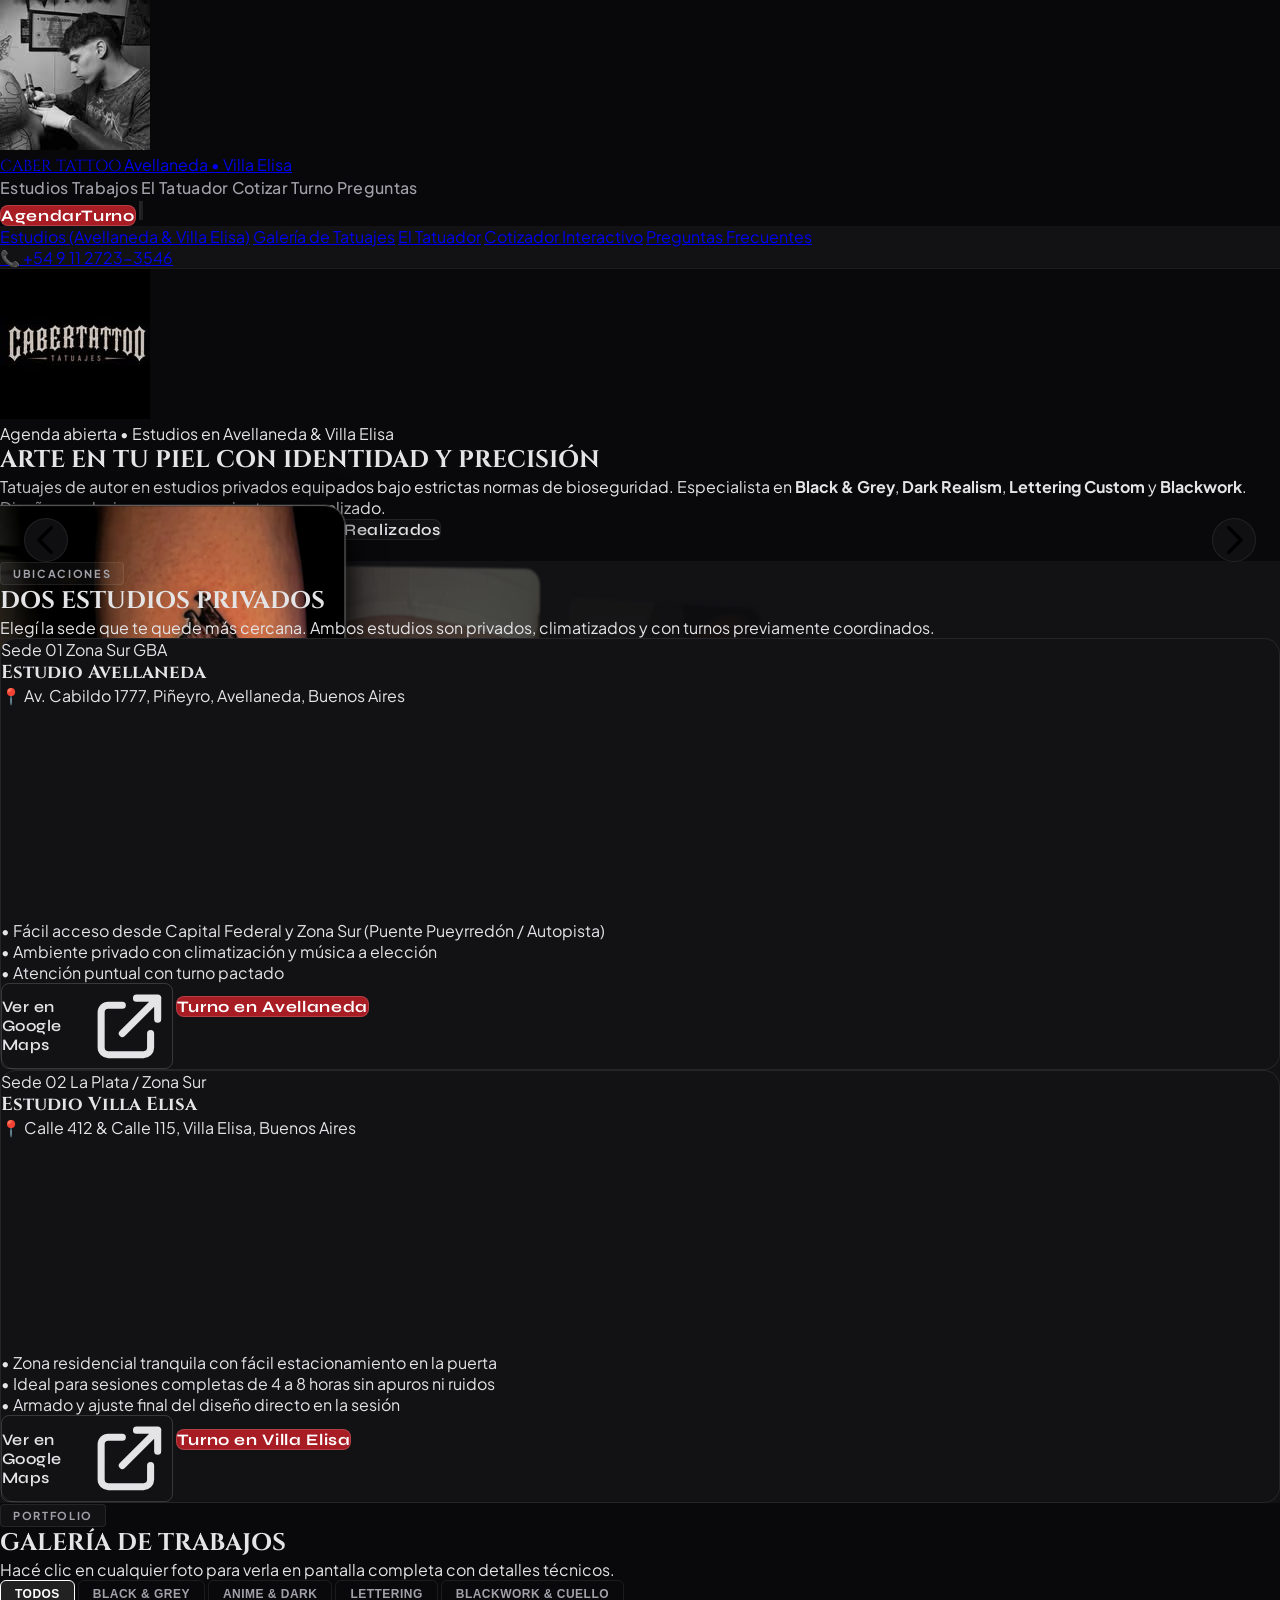
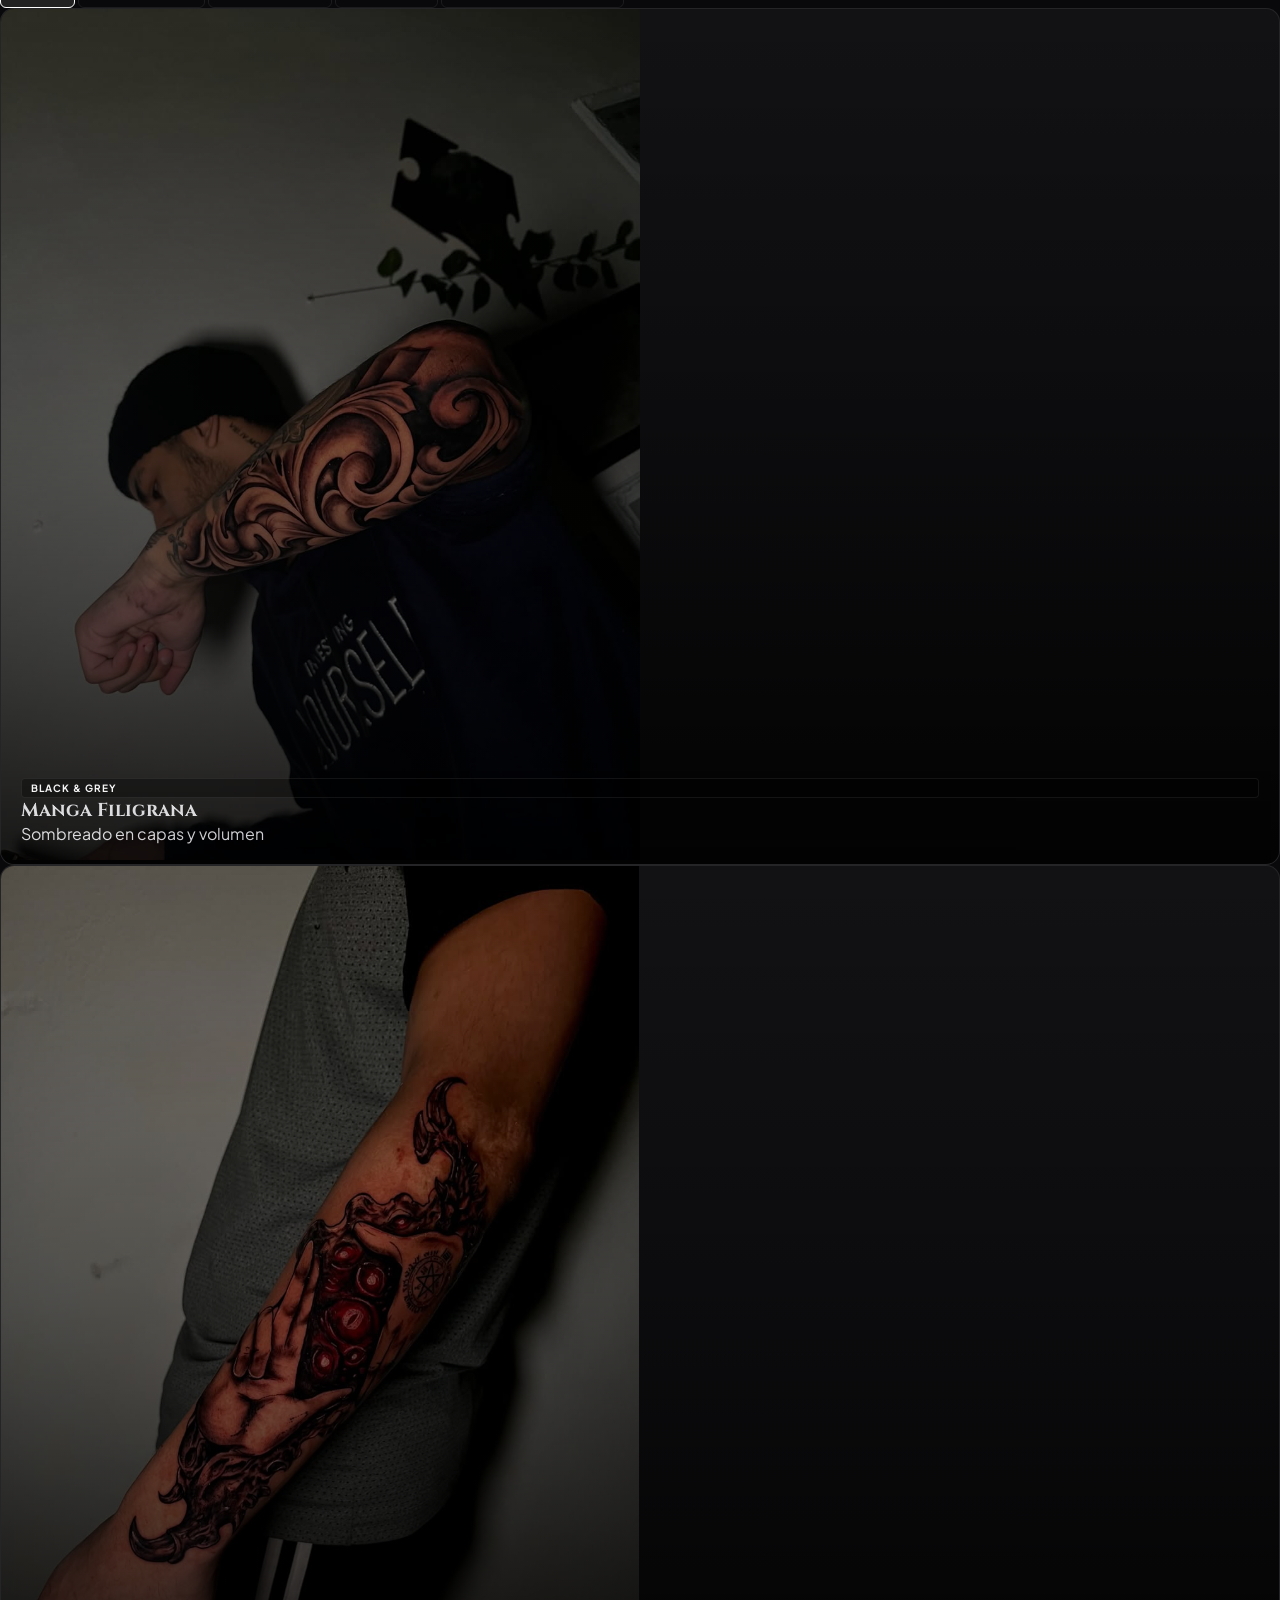
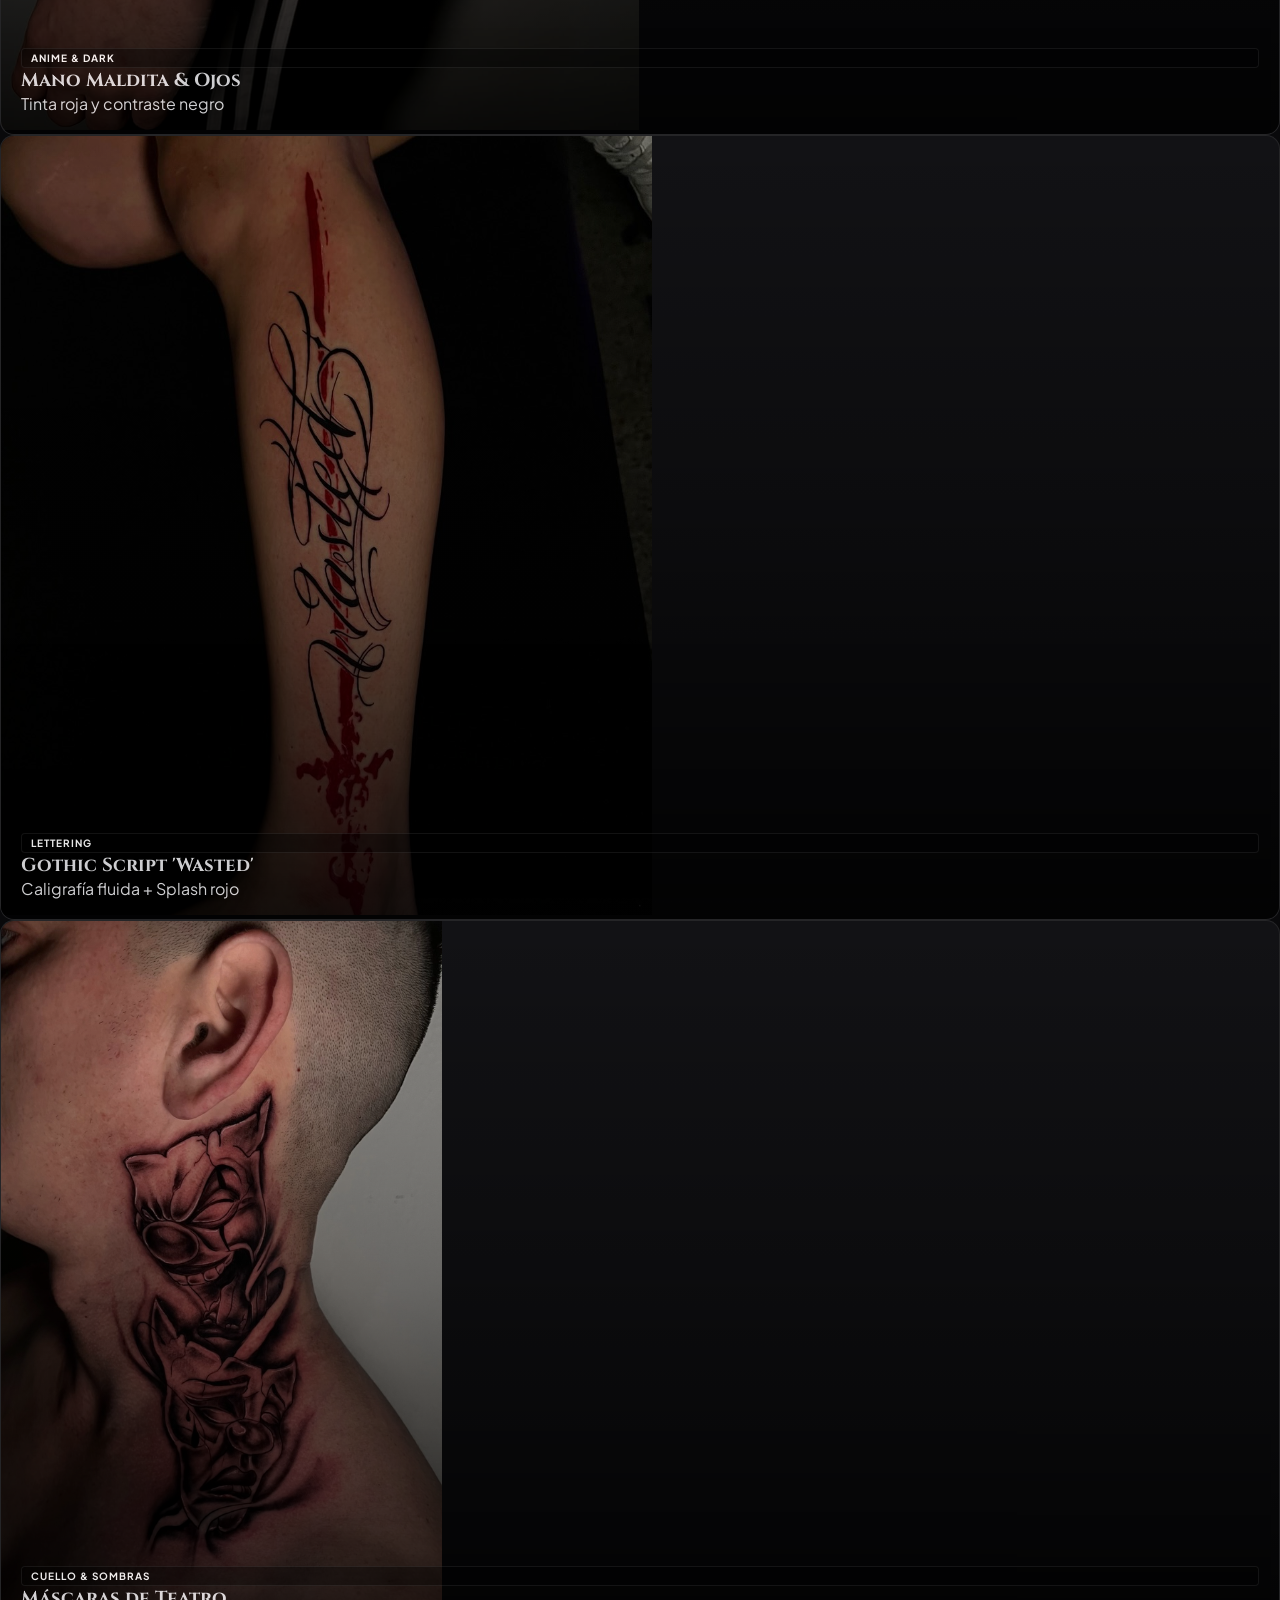
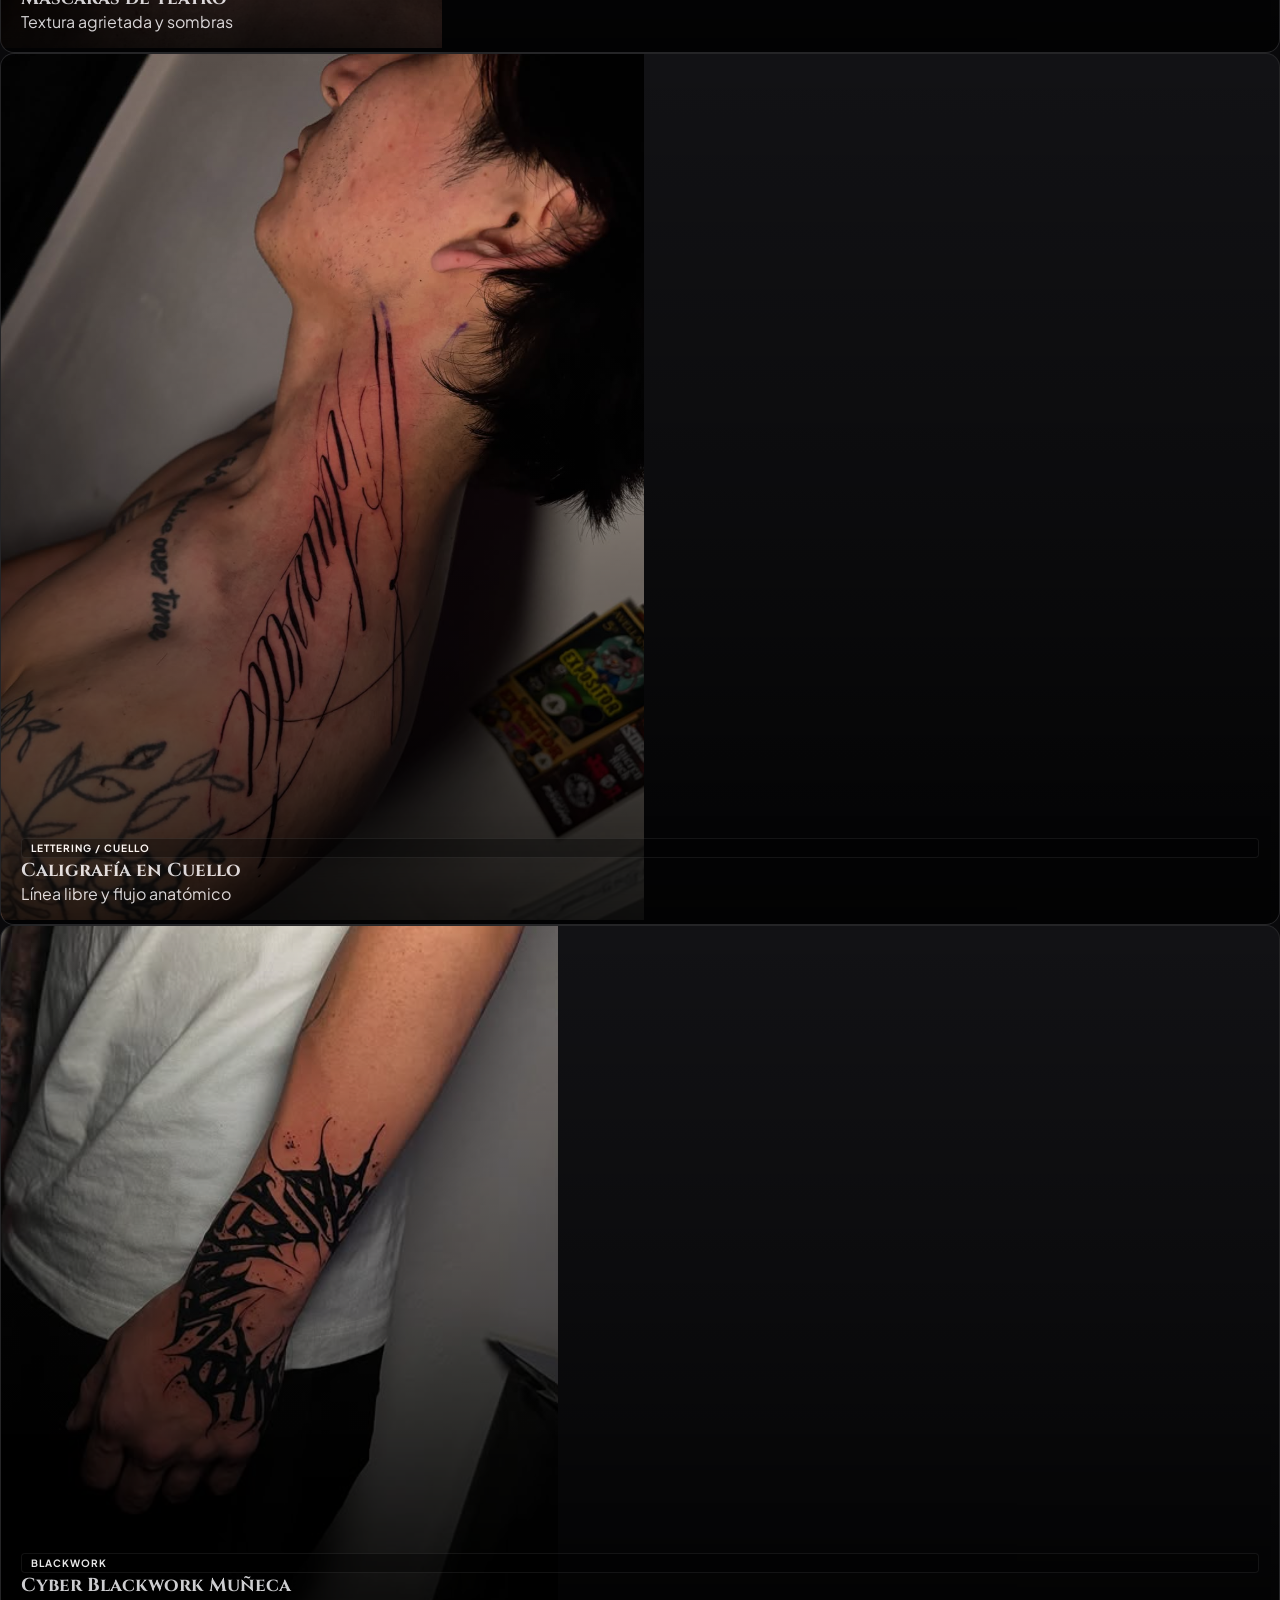
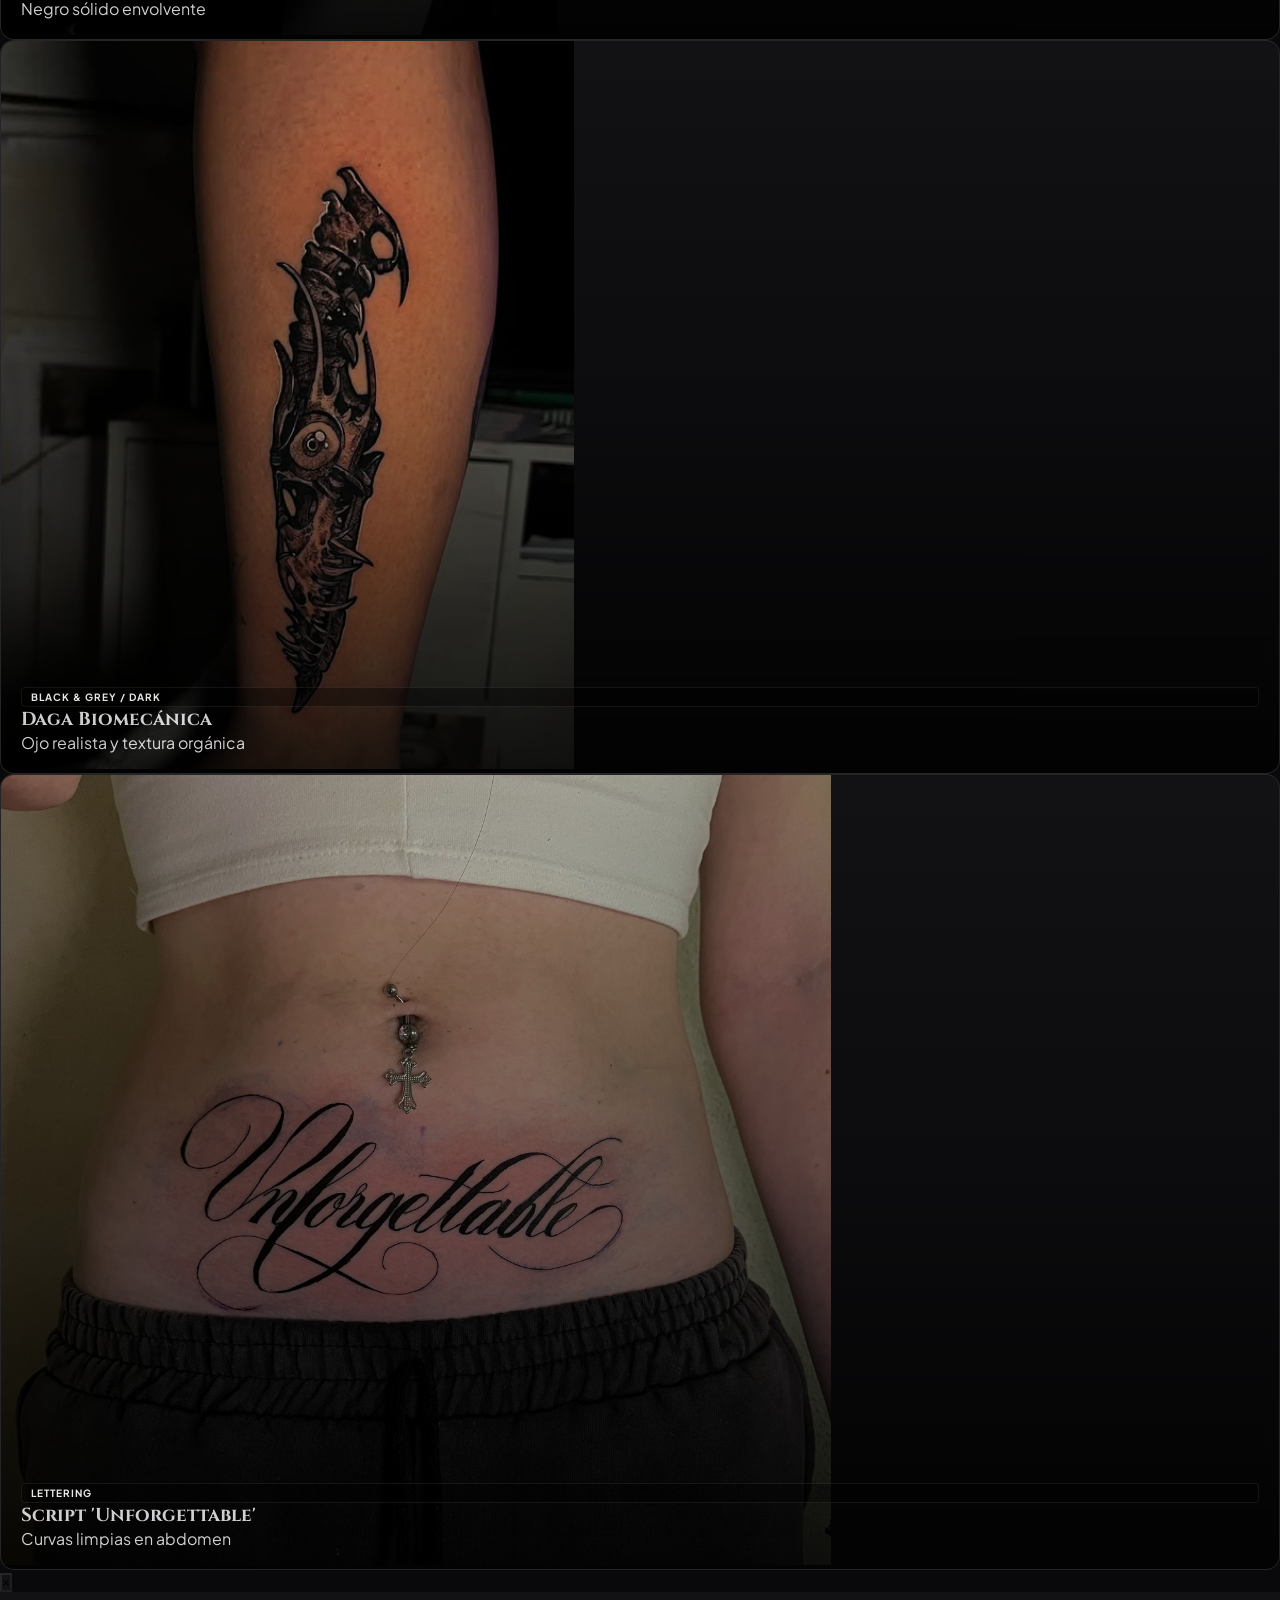
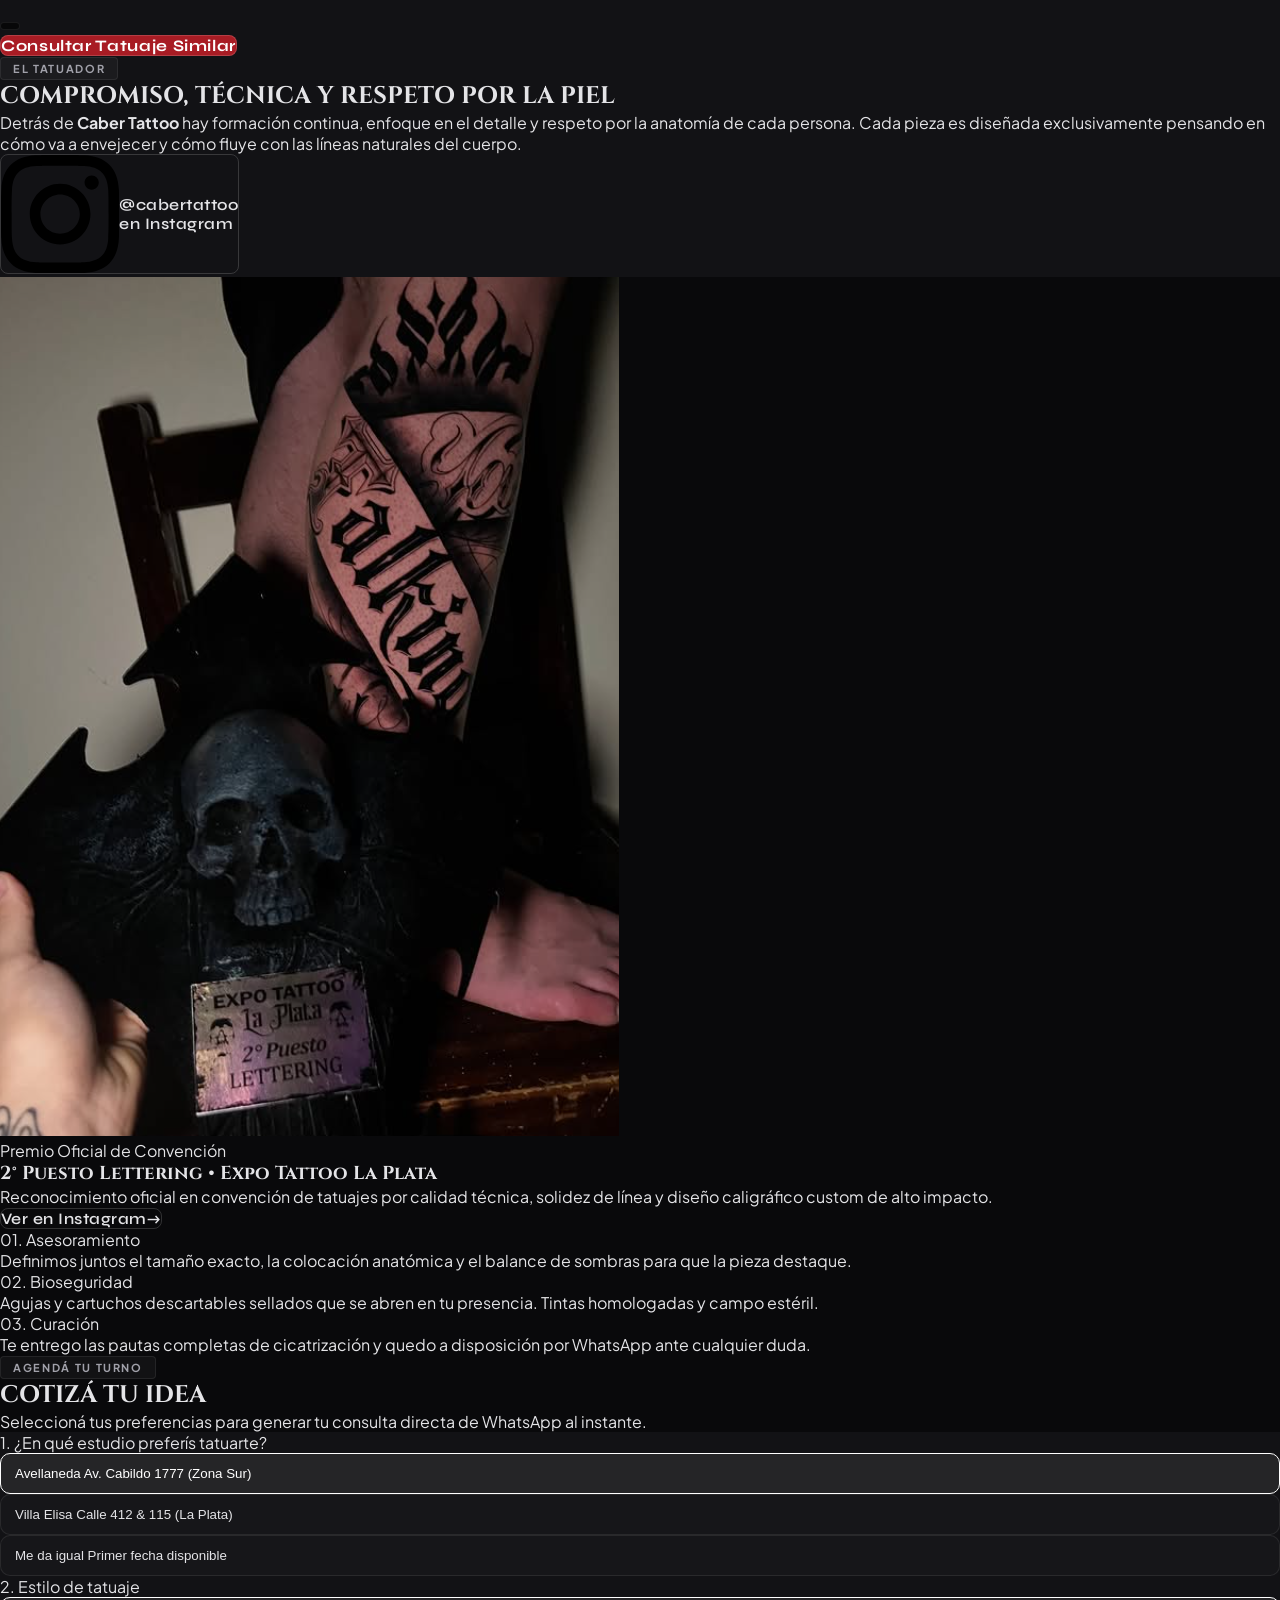
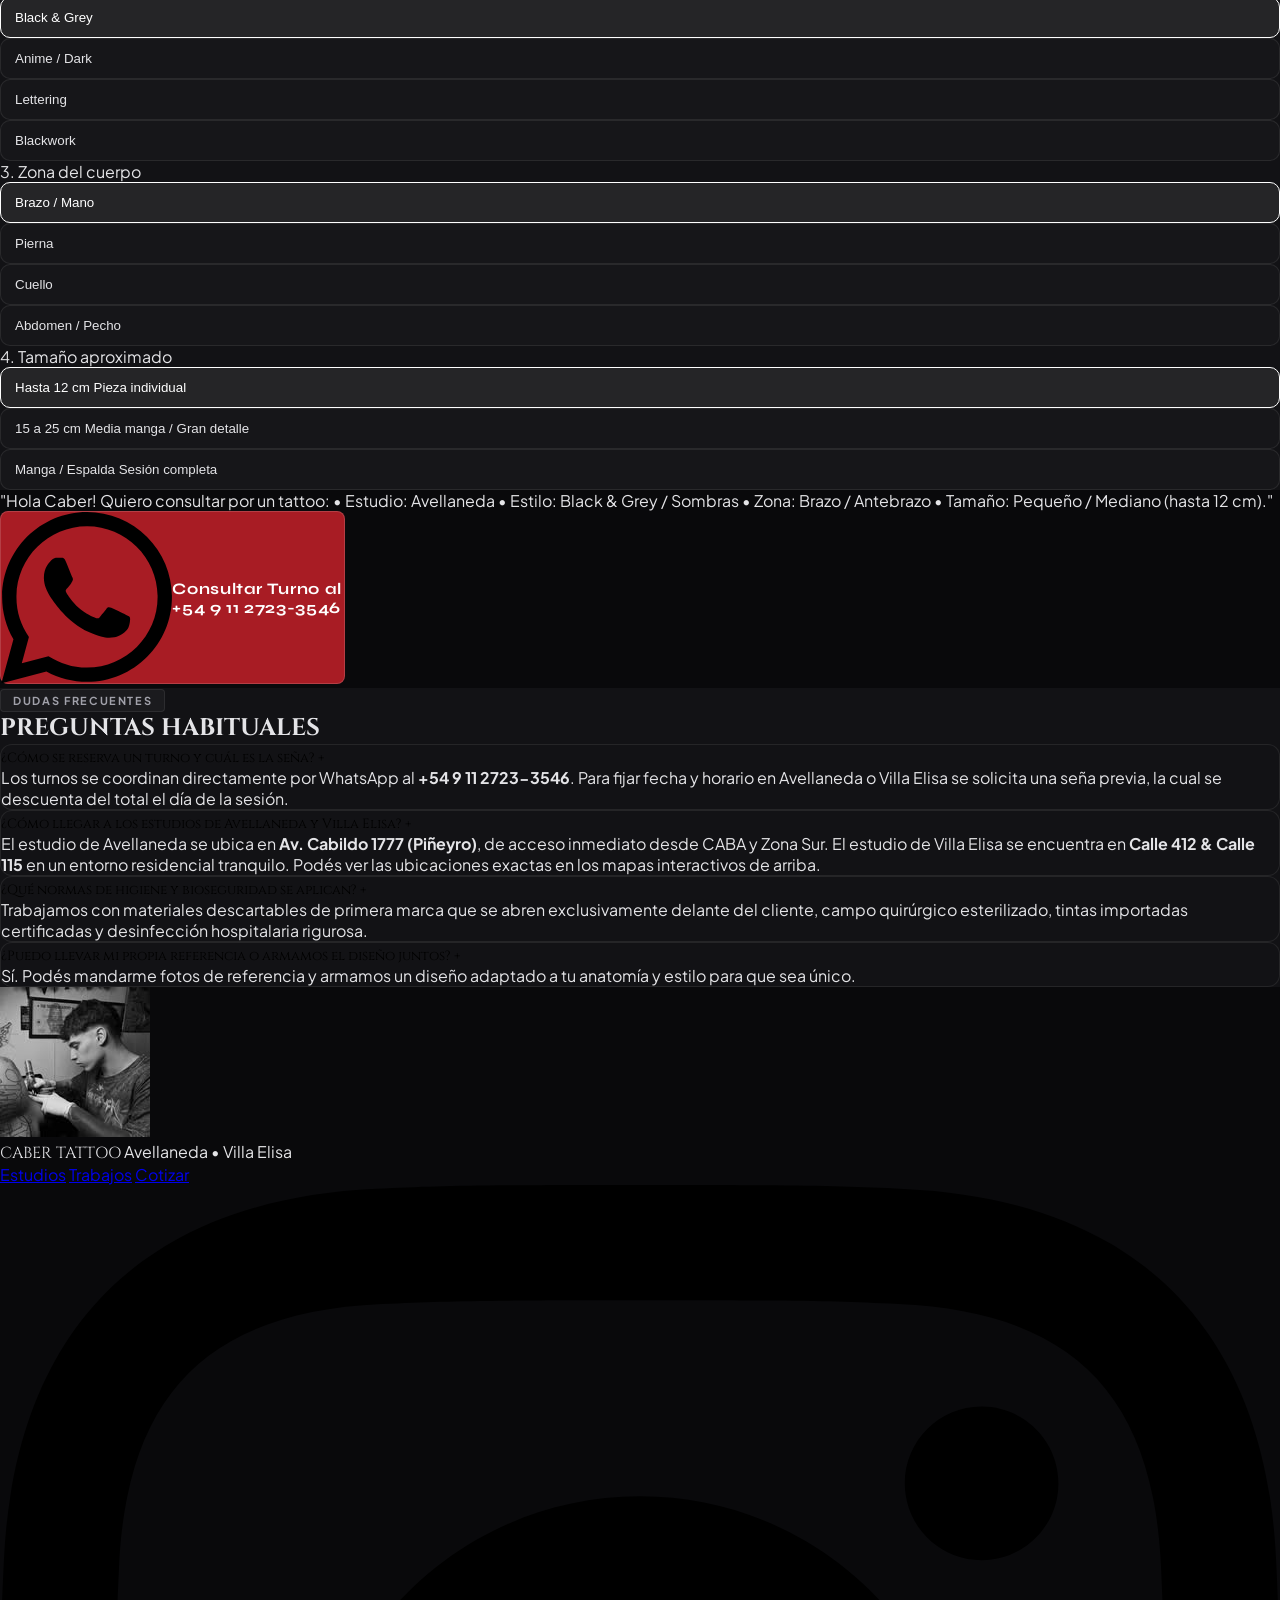
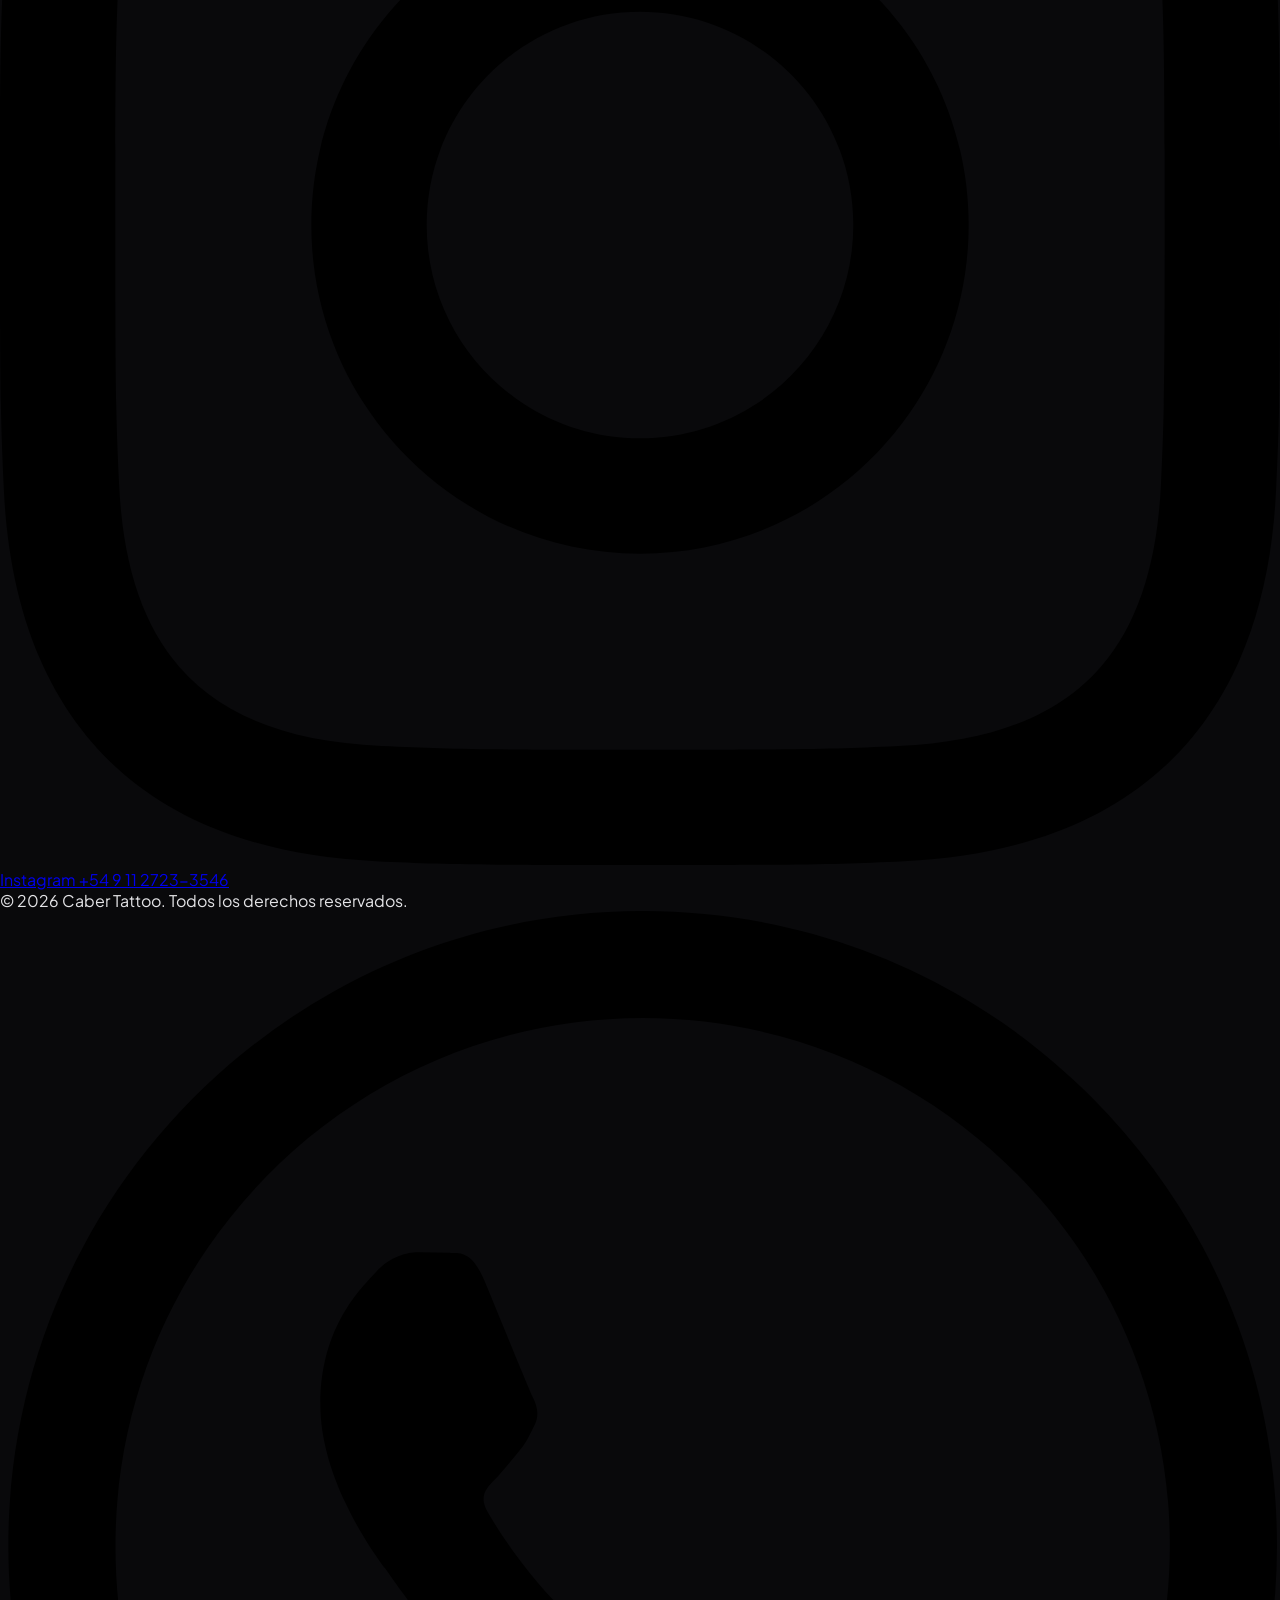
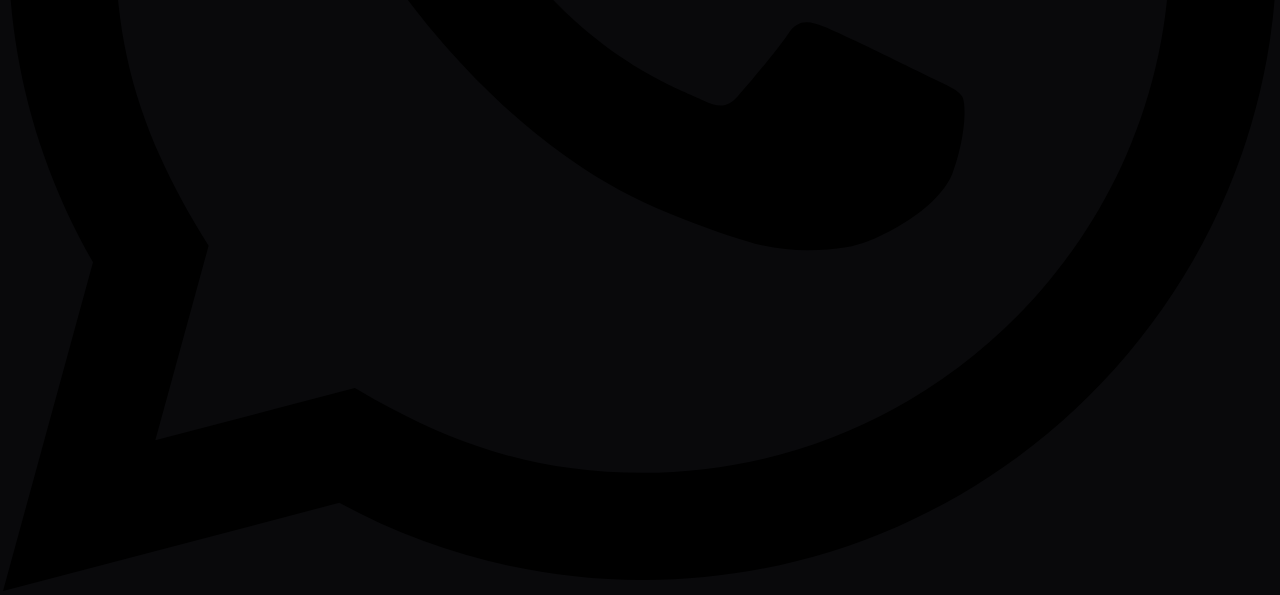
==== index.html @ 702e0bcd "refactor(hero & award): redacción más profesional sin anime tattoo, foto de 2do puesto ampliada y el" ====
<!DOCTYPE html>
<html lang="es" class="scroll-smooth">
<head>
  <meta charset="UTF-8">
  <meta name="viewport" content="width=device-width, initial-scale=1.0">
  <title>Caber Tattoo | Tatuajes en Avellaneda & Villa Elisa</title>
  <meta name="description" content="Estudio de tatuajes de Caber Tattoo. Especialista en Black & Grey, Anime Dark, Lettering y Realismo. Estudios en Avellaneda y Villa Elisa. Agendá tu turno.">
  <meta name="keywords" content="tatuajes avellaneda, tatuador villa elisa, caber tattoo, black and grey, anime tattoo, lettering buenos aires, turnos tatuajes">
  
  <!-- Favicon -->
  <link rel="icon" href="assets/images/caber-tattoo-logo.png">

  <!-- Google Fonts -->
  <link rel="preconnect" href="https://fonts.googleapis.com">
  <link rel="preconnect" href="https://fonts.gstatic.com" crossorigin>
  <link href="https://fonts.googleapis.com/css2?family=Cinzel:wght@500;700;900&family=Plus+Jakarta+Sans:wght@300;400;500;600;700;800&family=Syne:wght@600;700;800&display=swap" rel="stylesheet">

  <!-- Tailwind CSS CDN -->
  <script src="https://cdn.tailwindcss.com"></script>
  <script>
    tailwind.config = {
      theme: {
        extend: {
          colors: {
            crimson: '#a81c24',
            dark: '#09090b',
            surface: '#121215'
          },
          fontFamily: {
            serif: ['Cinzel', 'serif'],
            display: ['Syne', 'sans-serif'],
            sans: ['Plus Jakarta Sans', 'sans-serif']
          }
        }
      }
    }
  </script>

  <link rel="stylesheet" href="style.css">
</head>
<body class="bg-dark text-light antialiased">

  <!-- HEADER / NAVBAR -->
  <header class="fixed top-0 left-0 w-full z-50 transition-all duration-200" id="mainHeader">
    <div class="max-w-7xl mx-auto px-4 sm:px-6 lg:px-8">
      <div class="flex items-center justify-between h-20">
        
        <!-- Brand with Caber's photo as exclusive round logo in header -->
        <a href="#hero" class="group flex items-center gap-3 text-decoration-none">
          <img src="assets/images/caber-artist.png" 
               alt="Caber Tattoo" 
               class="w-11 h-11 rounded-full object-cover border border-white/25 group-hover:border-white transition-colors duration-200">
          <div>
            <span class="font-serif font-bold tracking-wider text-base sm:text-lg text-white block uppercase leading-tight">CABER TATTOO</span>
            <span class="text-[10px] tracking-[0.2em] text-gray-400 uppercase block">Avellaneda &bull; Villa Elisa</span>
          </div>
        </a>

        <!-- Desktop Navigation -->
        <nav class="hidden md:flex items-center gap-8 text-sm font-medium">
          <a href="#estudios" class="nav-link">Estudios</a>
          <a href="#portfolio" class="nav-link">Trabajos</a>
          <a href="#sobre-mi" class="nav-link">El Tatuador</a>
          <a href="#cotizador" class="nav-link">Cotizar Turno</a>
          <a href="#faq" class="nav-link">Preguntas</a>
        </nav>

        <!-- CTA Header Action -->
        <div class="flex items-center gap-3">
          <a href="https://wa.me/5491127233546?text=Hola%20Caber!%20Quiero%20consultar%20para%20hacerme%20un%20tatuaje" 
             target="_blank" 
             rel="noopener noreferrer" 
             class="btn-primary text-xs font-bold uppercase tracking-wider py-2.5 px-5 flex items-center gap-2">
            <svg class="w-4 h-4 fill-current" viewBox="0 0 24 24">
              <path d="M.057 24l1.687-6.163c-1.041-1.804-1.588-3.849-1.587-5.946.003-6.556 5.338-11.891 11.893-11.891 3.181.001 6.167 1.24 8.413 3.488 2.245 2.248 3.481 5.236 3.48 8.414-.003 6.557-5.338 11.892-11.893 11.892-1.99-.001-3.951-.5-5.688-1.448l-6.305 1.654zm6.597-3.807c1.676.995 3.276 1.591 5.392 1.592 5.448 0 9.886-4.434 9.889-9.885.002-5.462-4.415-9.89-9.881-9.892-5.452 0-9.887 4.434-9.889 9.884-.001 2.225.651 3.891 1.746 5.634l-.999 3.648 3.742-.981zm11.387-5.464c-.074-.124-.272-.198-.57-.347-.297-.149-1.758-.868-2.031-.967-.272-.099-.47-.149-.669.149-.198.297-.768.967-.941 1.165-.173.198-.347.223-.644.074-.297-.149-1.255-.462-2.39-1.475-.883-.788-1.48-1.761-1.653-2.059-.173-.297-.018-.458.13-.606.134-.133.297-.347.446-.521.151-.172.2-.296.3-.495.099-.198.05-.372-.025-.521-.075-.148-.669-1.611-.916-2.206-.242-.579-.487-.501-.669-.51l-.57-.01c-.198 0-.52.074-.792.372s-1.04 1.016-1.04 2.479 1.065 2.876 1.213 3.074c.149.198 2.095 3.2 5.076 4.487.709.306 1.263.489 1.694.626.712.226 1.36.194 1.872.118.571-.085 1.758-.719 2.006-1.413.248-.695.248-1.29.173-1.414z"/>
            </svg>
            <span class="hidden sm:inline">Agendar</span> Turno
          </a>

          <!-- Mobile Hamburger Toggle -->
          <button id="mobileMenuBtn" class="md:hidden p-2 rounded-lg bg-surface border border-border text-gray-300 hover:text-white" aria-label="Abrir Menú">
            <svg class="w-6 h-6" fill="none" stroke="currentColor" viewBox="0 0 24 24">
              <path stroke-linecap="round" stroke-linejoin="round" stroke-width="2" d="M4 6h16M4 12h16m-7 6h7"></path>
            </svg>
          </button>
        </div>

      </div>
    </div>

    <!-- Mobile Nav Dropdown -->
    <div id="mobileMenu" class="md:hidden hidden bg-surface border-b border-border px-6 py-6 space-y-4">
      <a href="#estudios" class="block text-sm font-semibold text-gray-300 hover:text-white mobile-link">Estudios (Avellaneda & Villa Elisa)</a>
      <a href="#portfolio" class="block text-sm font-semibold text-gray-300 hover:text-white mobile-link">Galería de Tatuajes</a>
      <a href="#sobre-mi" class="block text-sm font-semibold text-gray-300 hover:text-white mobile-link">El Tatuador</a>
      <a href="#cotizador" class="block text-sm font-semibold text-gray-300 hover:text-white mobile-link">Cotizador Interactivo</a>
      <a href="#faq" class="block text-sm font-semibold text-gray-300 hover:text-white mobile-link">Preguntas Frecuentes</a>
      <div class="pt-4 border-t border-border">
        <a href="tel:+5491127233546" class="flex items-center gap-2 text-xs text-gray-400 hover:text-white">
          <span>📞</span> +54 9 11 2723-3546
        </a>
      </div>
    </div>
  </header>

  <!-- HERO SECTION (FULL HORIZONTAL WIDTH) -->
  <section id="hero" class="relative w-full pt-20 pb-16 md:pt-28 md:pb-20 overflow-hidden flex flex-col items-center justify-center border-b border-border/40">
    
    <!-- FULL-WIDTH BACKGROUND LOGO EMBLEM (POSICIONADA MÁS ARRIBA) -->
    <div class="absolute inset-0 w-full h-full flex items-start justify-center pointer-events-none select-none z-0 overflow-hidden pt-6 sm:pt-10 md:pt-12">
      <img src="assets/images/caber-tattoo-logo.png" 
           alt="Caber Tattoo Tatuajes" 
           class="w-[550px] sm:w-[800px] md:w-[1050px] max-w-none object-contain opacity-25 md:opacity-35 filter contrast-125">
      <div class="absolute inset-0 bg-gradient-to-t from-dark via-dark/20 to-dark/70"></div>
      <div class="absolute inset-0 bg-gradient-to-r from-dark via-transparent to-dark"></div>
    </div>

    <!-- MAIN INFORMATION SUPERIMPOSED (SUPERPUESTA POR ENCIMA DE LA IMAGEN) -->
    <div class="relative z-10 w-full max-w-5xl mx-auto px-4 sm:px-6 lg:px-8 text-center space-y-6 reveal">
      
      <!-- Studio Location Indicator Badge -->
      <div class="inline-flex items-center gap-2 px-3.5 py-1 rounded-full bg-surface/90 border border-border text-xs font-semibold backdrop-blur-md shadow-sm">
        <span class="w-1.5 h-1.5 rounded-full bg-emerald-500"></span>
        <span class="text-gray-300 font-medium">Agenda abierta</span>
        <span class="text-gray-600">&bull;</span>
        <span class="text-gray-300 uppercase tracking-wider text-[11px]">Estudios en Avellaneda & Villa Elisa</span>
      </div>

      <!-- Main Title Superimposed -->
      <h1 class="font-serif text-3xl sm:text-5xl md:text-6xl lg:text-7xl font-bold tracking-tight uppercase text-white max-w-4xl mx-auto leading-tight drop-shadow-md px-2">
        ARTE EN TU PIEL CON IDENTIDAD Y PRECISIÓN
      </h1>

      <!-- Subtitle / Main Description Profesional -->
      <p class="text-gray-300 text-xs sm:text-sm md:text-base max-w-2xl mx-auto leading-relaxed drop-shadow px-2">
        Tatuajes de autor en estudios privados equipados bajo estrictas normas de bioseguridad. Especialista en <strong class="text-white">Black & Grey</strong>, <strong class="text-white">Dark Realism</strong>, <strong class="text-white">Lettering Custom</strong> y <strong class="text-white">Blackwork</strong>. Diseños exclusivos y asesoramiento personalizado.
      </p>

      <!-- Action Buttons -->
      <div class="flex flex-col sm:flex-row items-center justify-center gap-3 sm:gap-4 pt-1 sm:pt-2 px-4">
        <a href="#cotizador" class="btn-primary w-full sm:w-auto py-3 sm:py-3.5 px-6 sm:px-8 text-xs sm:text-sm uppercase tracking-wider">
          Cotizar y Agendar Turno
        </a>
        <a href="#portfolio" class="btn-secondary w-full sm:w-auto py-3 sm:py-3.5 px-6 sm:px-7 text-xs sm:text-sm uppercase tracking-wider">
          Ver Trabajos Realizados
        </a>
      </div>

    </div>

    <!-- 3D COVERFLOW SLIDER (IMAGEN CENTRAL ZOOM CON LATERALES DE FONDO) -->
    <div class="relative z-10 w-full mt-14 reveal reveal-delay-2 flex flex-col items-center">
      <div class="coverflow-container relative w-full max-w-6xl mx-auto h-[380px] sm:h-[460px] md:h-[500px] flex items-center justify-center overflow-hidden px-4" id="coverflowSlider">
        
        <!-- Slides Items -->
        <div class="coverflow-slide" data-index="0" data-src="assets/images/tattoo-filigrana.png" data-title="Manga Filigrana Ornamental" data-desc="Técnica Black & Grey en antebrazo y codo con sombreado de transición suave." data-tag="Black & Grey">
          <img src="assets/images/tattoo-filigrana.png" alt="Tatuaje Filigrana">
          <div class="slide-caption">
            <span class="tag-badge">Black & Grey</span>
            <h4 class="font-serif text-sm sm:text-base font-bold text-white mt-1">Manga Filigrana</h4>
          </div>
        </div>

        <div class="coverflow-slide" data-index="1" data-src="assets/images/tattoo-cuello-script.png" data-title="Script en Cuello & Clavícula" data-desc="Caligrafía fluida vertical con líneas rojas y negras en cuello y trapecio." data-tag="Lettering / Cuello">
          <img src="assets/images/tattoo-cuello-script.png" alt="Tatuaje Cuello Script">
          <div class="slide-caption">
            <span class="tag-badge">Lettering / Cuello</span>
            <h4 class="font-serif text-sm sm:text-base font-bold text-white mt-1">Cuello Script</h4>
          </div>
        </div>

        <div class="coverflow-slide" data-index="2" data-src="assets/images/tattoo-daga-biomecanica.png" data-title="Daga Biomecánica & Ojo" data-desc="Pieza en pierna de estructura biomecánica orgánica con hueso y ojo hiperrealista." data-tag="Dark Realism">
          <img src="assets/images/tattoo-daga-biomecanica.png" alt="Tatuaje Daga Biomecánica">
          <div class="slide-caption">
            <span class="tag-badge">Dark Realism</span>
            <h4 class="font-serif text-sm sm:text-base font-bold text-white mt-1">Daga Biomecánica</h4>
          </div>
        </div>

        <div class="coverflow-slide" data-index="3" data-src="assets/images/tattoo-unforgettable.jpg" data-title="Script 'Unforgettable'" data-desc="Caligrafía cursiva elegante en bajo vientre adaptada a la anatomía." data-tag="Lettering">
          <img src="assets/images/tattoo-unforgettable.jpg" alt="Tatuaje Unforgettable">
          <div class="slide-caption">
            <span class="tag-badge">Lettering</span>
            <h4 class="font-serif text-sm sm:text-base font-bold text-white mt-1">Unforgettable</h4>
          </div>
        </div>

        <div class="coverflow-slide" data-index="4" data-src="assets/images/tattoo-anime-dark.png" data-title="Mano Demoníaca Anime" data-desc="Inspiración anime dark con piel desgarrada y saturación de tinta roja." data-tag="Anime & Dark">
          <img src="assets/images/tattoo-anime-dark.png" alt="Tatuaje Anime Dark">
          <div class="slide-caption">
            <span class="tag-badge">Anime & Dark</span>
            <h4 class="font-serif text-sm sm:text-base font-bold text-white mt-1">Mano Maldita</h4>
          </div>
        </div>

        <div class="coverflow-slide" data-index="5" data-src="assets/images/tattoo-muneca-blackwork.png" data-title="Cyber Blackwork Muñeca" data-desc="Diseño envolvente en muñeca y dorso con negro sólido de alto impacto." data-tag="Blackwork">
          <img src="assets/images/tattoo-muneca-blackwork.png" alt="Tatuaje Cyber Blackwork">
          <div class="slide-caption">
            <span class="tag-badge">Blackwork</span>
            <h4 class="font-serif text-sm sm:text-base font-bold text-white mt-1">Cyber Blackwork</h4>
          </div>
        </div>

        <div class="coverflow-slide" data-index="6" data-src="assets/images/tattoo-lettering.png" data-title="Gothic Script 'Wasted'" data-desc="Caligrafía gótica/chicana en pantorrilla con línea dinámica y splash rojo." data-tag="Lettering">
          <img src="assets/images/tattoo-lettering.png" alt="Tatuaje Lettering">
          <div class="slide-caption">
            <span class="tag-badge">Lettering</span>
            <h4 class="font-serif text-sm sm:text-base font-bold text-white mt-1">Wasted Script</h4>
          </div>
        </div>

        <div class="coverflow-slide" data-index="7" data-src="assets/images/tattoo-mascaras.png" data-title="Máscaras de Teatro en Cuello" data-desc="Clásico 'Smile Now, Cry Later' con volumen pétreo y contrastes teatrales." data-tag="Cuello">
          <img src="assets/images/tattoo-mascaras.png" alt="Tatuaje Máscaras">
          <div class="slide-caption">
            <span class="tag-badge">Cuello</span>
            <h4 class="font-serif text-sm sm:text-base font-bold text-white mt-1">Máscaras Teatro</h4>
          </div>
        </div>

        <!-- Navigation arrows -->
        <button id="prevSlideBtn" class="coverflow-arrow left-arrow" aria-label="Tatuaje anterior">
          <svg class="w-5 h-5 text-white" fill="none" stroke="currentColor" viewBox="0 0 24 24"><path stroke-linecap="round" stroke-linejoin="round" stroke-width="2" d="M15 19l-7-7 7-7"></path></svg>
        </button>
        <button id="nextSlideBtn" class="coverflow-arrow right-arrow" aria-label="Tatuaje siguiente">
          <svg class="w-5 h-5 text-white" fill="none" stroke="currentColor" viewBox="0 0 24 24"><path stroke-linecap="round" stroke-linejoin="round" stroke-width="2" d="M9 5l7 7-7 7"></path></svg>
        </button>

      </div>

      <!-- Indicator Dots -->
      <div class="flex items-center gap-2 mt-4" id="sliderDots"></div>
    </div>

  </section>

  <!-- DUAL STUDIOS WITH GOOGLE MAPS SECTION -->
  <section id="estudios" class="py-20 bg-surface border-y border-border">
    <div class="max-w-7xl mx-auto px-4 sm:px-6 lg:px-8">
      
      <!-- Section Header -->
      <div class="text-center max-w-2xl mx-auto mb-14 reveal">
        <span class="section-tag">Ubicaciones</span>
        <h2 class="font-serif text-2xl sm:text-4xl font-bold uppercase text-white mt-2">
          DOS ESTUDIOS PRIVADOS
        </h2>
        <p class="text-gray-400 text-sm mt-3">
          Elegí la sede que te quede más cercana. Ambos estudios son privados, climatizados y con turnos previamente coordinados.
        </p>
      </div>

      <!-- Studio Cards Grid with Google Maps Embeds -->
      <div class="grid grid-cols-1 md:grid-cols-2 gap-8">
        
        <!-- ESTUDIO 1: AVELLANEDA -->
        <div class="studio-card p-6 sm:p-8 flex flex-col justify-between reveal-left">
          <div>
            <div class="flex items-center justify-between gap-2 mb-4">
              <span class="text-xs font-bold uppercase tracking-wider text-gray-300">Sede 01</span>
              <span class="px-2.5 py-0.5 rounded text-[11px] font-semibold bg-white/5 border border-border text-gray-300">Zona Sur GBA</span>
            </div>

            <h3 class="font-serif text-2xl font-bold text-white uppercase mb-1">Estudio Avellaneda</h3>
            <p class="text-xs text-gray-400 flex items-center gap-1.5 mb-4">
              <span>📍</span>
              <span>Av. Cabildo 1777, Piñeyro, Avellaneda, Buenos Aires</span>
            </p>

            <!-- Google Maps Embed: Avellaneda -->
            <div class="mb-5 rounded-xl overflow-hidden border border-border bg-black">
              <iframe 
                src="https://maps.google.com/maps?q=-34.6711687,-58.3914427&hl=es&z=15&output=embed" 
                width="100%" 
                height="210" 
                style="border:0;" 
                class="map-dark w-full"
                allowfullscreen="" 
                loading="lazy" 
                referrerpolicy="no-referrer-when-downgrade"
                title="Mapa Estudio Avellaneda">
              </iframe>
            </div>

            <ul class="space-y-2 text-xs text-gray-300 mb-6">
              <li class="flex items-center gap-2">
                <span class="text-white font-bold">&bull;</span>
                <span>Fácil acceso desde Capital Federal y Zona Sur (Puente Pueyrredón / Autopista)</span>
              </li>
              <li class="flex items-center gap-2">
                <span class="text-white font-bold">&bull;</span>
                <span>Ambiente privado con climatización y música a elección</span>
              </li>
              <li class="flex items-center gap-2">
                <span class="text-white font-bold">&bull;</span>
                <span>Atención puntual con turno pactado</span>
              </li>
            </ul>
          </div>

          <div class="pt-4 border-t border-border flex items-center justify-between flex-wrap gap-3">
            <a href="https://maps.app.goo.gl/wjUo6KvDXiSpT65B6" 
               target="_blank" 
               rel="noopener noreferrer" 
               class="btn-outline text-xs font-semibold py-2.5 px-4 flex items-center gap-1.5">
              <span>Ver en Google Maps</span>
              <svg class="w-3.5 h-3.5" fill="none" stroke="currentColor" viewBox="0 0 24 24"><path stroke-linecap="round" stroke-linejoin="round" stroke-width="2" d="M10 6H6a2 2 0 00-2 2v10a2 2 0 002 2h10a2 2 0 002-2v-4M14 4h6m0 0v6m0-6L10 14"></path></svg>
            </a>

            <a href="https://wa.me/5491127233546?text=Hola%20Caber!%20Me%20interesa%20agendar%20un%20turno%20en%20el%20estudio%20de%20AVELLANEDA" 
               target="_blank" 
               rel="noopener noreferrer" 
               class="btn-primary text-xs font-bold uppercase tracking-wider py-2.5 px-5">
              Turno en Avellaneda
            </a>
          </div>
        </div>

        <!-- ESTUDIO 2: VILLA ELISA -->
        <div class="studio-card p-6 sm:p-8 flex flex-col justify-between reveal-right">
          <div>
            <div class="flex items-center justify-between gap-2 mb-4">
              <span class="text-xs font-bold uppercase tracking-wider text-gray-300">Sede 02</span>
              <span class="px-2.5 py-0.5 rounded text-[11px] font-semibold bg-white/5 border border-border text-gray-300">La Plata / Zona Sur</span>
            </div>

            <h3 class="font-serif text-2xl font-bold text-white uppercase mb-1">Estudio Villa Elisa</h3>
            <p class="text-xs text-gray-400 flex items-center gap-1.5 mb-4">
              <span>📍</span>
              <span>Calle 412 & Calle 115, Villa Elisa, Buenos Aires</span>
            </p>

            <!-- Google Maps Embed: Villa Elisa -->
            <div class="mb-5 rounded-xl overflow-hidden border border-border bg-black">
              <iframe 
                src="https://maps.google.com/maps?q=-34.8462816,-58.0808654&hl=es&z=15&output=embed" 
                width="100%" 
                height="210" 
                style="border:0;" 
                class="map-dark w-full"
                allowfullscreen="" 
                loading="lazy" 
                referrerpolicy="no-referrer-when-downgrade"
                title="Mapa Estudio Villa Elisa">
              </iframe>
            </div>

            <ul class="space-y-2 text-xs text-gray-300 mb-6">
              <li class="flex items-center gap-2">
                <span class="text-white font-bold">&bull;</span>
                <span>Zona residencial tranquila con fácil estacionamiento en la puerta</span>
              </li>
              <li class="flex items-center gap-2">
                <span class="text-white font-bold">&bull;</span>
                <span>Ideal para sesiones completas de 4 a 8 horas sin apuros ni ruidos</span>
              </li>
              <li class="flex items-center gap-2">
                <span class="text-white font-bold">&bull;</span>
                <span>Armado y ajuste final del diseño directo en la sesión</span>
              </li>
            </ul>
          </div>

          <div class="pt-4 border-t border-border flex items-center justify-between flex-wrap gap-3">
            <a href="https://maps.app.goo.gl/xoLYxnzUV1M9Mwmt5" 
               target="_blank" 
               rel="noopener noreferrer" 
               class="btn-outline text-xs font-semibold py-2.5 px-4 flex items-center gap-1.5">
              <span>Ver en Google Maps</span>
              <svg class="w-3.5 h-3.5" fill="none" stroke="currentColor" viewBox="0 0 24 24"><path stroke-linecap="round" stroke-linejoin="round" stroke-width="2" d="M10 6H6a2 2 0 00-2 2v10a2 2 0 002 2h10a2 2 0 002-2v-4M14 4h6m0 0v6m0-6L10 14"></path></svg>
            </a>

            <a href="https://wa.me/5491127233546?text=Hola%20Caber!%20Me%20interesa%20agendar%20un%20turno%20en%20el%20estudio%20de%20VILLA%20ELISA" 
               target="_blank" 
               rel="noopener noreferrer" 
               class="btn-primary text-xs font-bold uppercase tracking-wider py-2.5 px-5">
              Turno en Villa Elisa
            </a>
          </div>
        </div>

      </div>

    </div>
  </section>

  <!-- PORTFOLIO / GALLERY SECTION (ALL 8 TATTOOS) -->
  <section id="portfolio" class="py-20">
    <div class="max-w-7xl mx-auto px-4 sm:px-6 lg:px-8">
      
      <!-- Header with Filters -->
      <div class="flex flex-col md:flex-row md:items-end justify-between mb-10 gap-6 reveal">
        <div>
          <span class="section-tag">Portfolio</span>
          <h2 class="font-serif text-2xl sm:text-4xl font-bold uppercase text-white mt-2">
            GALERÍA DE TRABAJOS
          </h2>
          <p class="text-gray-400 text-xs sm:text-sm mt-1">
            Hacé clic en cualquier foto para verla en pantalla completa con detalles técnicos.
          </p>
        </div>

        <!-- Filter Tags -->
        <div class="flex items-center gap-2 overflow-x-auto pb-2" id="portfolioFilters">
          <button class="filter-btn active" data-filter="all">Todos</button>
          <button class="filter-btn" data-filter="black-grey">Black & Grey</button>
          <button class="filter-btn" data-filter="anime">Anime & Dark</button>
          <button class="filter-btn" data-filter="lettering">Lettering</button>
          <button class="filter-btn" data-filter="blackwork">Blackwork & Cuello</button>
        </div>
      </div>

      <!-- Gallery Grid with the 8 high-res photos -->
      <div class="grid grid-cols-1 sm:grid-cols-2 lg:grid-cols-4 gap-6" id="galleryGrid">
        
        <!-- Item 1: Filigrana Manga -->
        <div class="gallery-item group relative aspect-[3/4] cursor-pointer reveal reveal-delay-1" 
             data-category="black-grey"
             data-src="assets/images/tattoo-filigrana.png"
             data-title="Manga Filigrana Ornamental"
             data-desc="Trabajo anatómico de filigrana en antebrazo y codo con sombreado de transición suave estilo Black & Grey puro."
             data-tag="Black & Grey">
          <img src="assets/images/tattoo-filigrana.png" alt="Tatuaje Filigrana Ornamental" class="w-full h-full object-cover group-hover:scale-105 transition-transform duration-500">
          <div class="gallery-overlay">
            <span class="tag-badge">Black & Grey</span>
            <h3 class="font-serif text-base font-bold text-white mt-1">Manga Filigrana</h3>
            <p class="text-xs text-gray-300 line-clamp-1 mt-0.5">Sombreado en capas y volumen</p>
          </div>
        </div>

        <!-- Item 2: Anime Dark Hand -->
        <div class="gallery-item group relative aspect-[3/4] cursor-pointer reveal reveal-delay-2" 
             data-category="anime"
             data-src="assets/images/tattoo-anime-dark.png"
             data-title="Mano Demoníaca & Ojos Anime"
             data-desc="Composición oscura inspirada en universos anime dark. Desgarro de piel con saturación de tinta roja y pentagrama de detalle fino."
             data-tag="Anime & Dark">
          <img src="assets/images/tattoo-anime-dark.png" alt="Tatuaje Anime Dark Mano" class="w-full h-full object-cover group-hover:scale-105 transition-transform duration-500">
          <div class="gallery-overlay">
            <span class="tag-badge">Anime & Dark</span>
            <h3 class="font-serif text-base font-bold text-white mt-1">Mano Maldita & Ojos</h3>
            <p class="text-xs text-gray-300 line-clamp-1 mt-0.5">Tinta roja y contraste negro</p>
          </div>
        </div>

        <!-- Item 3: Lettering Wasted -->
        <div class="gallery-item group relative aspect-[3/4] cursor-pointer reveal reveal-delay-3" 
             data-category="lettering"
             data-src="assets/images/tattoo-lettering.png"
             data-title="Lettering Custom 'Wasted'"
             data-desc="Caligrafía gótica/chicana personalizada sobre pantorrilla con línea dinámica y una franja roja continua."
             data-tag="Lettering">
          <img src="assets/images/tattoo-lettering.png" alt="Tatuaje Lettering en pierna" class="w-full h-full object-cover group-hover:scale-105 transition-transform duration-500">
          <div class="gallery-overlay">
            <span class="tag-badge">Lettering</span>
            <h3 class="font-serif text-base font-bold text-white mt-1">Gothic Script 'Wasted'</h3>
            <p class="text-xs text-gray-300 line-clamp-1 mt-0.5">Caligrafía fluida + Splash rojo</p>
          </div>
        </div>

        <!-- Item 4: Mascaras Cuello -->
        <div class="gallery-item group relative aspect-[3/4] cursor-pointer reveal reveal-delay-4" 
             data-category="blackwork"
             data-src="assets/images/tattoo-mascaras.png"
             data-title="Máscaras Teatro: Sonríe y Llora"
             data-desc="Clásico 'Smile Now, Cry Later' adaptado en el lateral del cuello y trapecio con volumen pétreo y contrastes profundos."
             data-tag="Cuello & Sombras">
          <img src="assets/images/tattoo-mascaras.png" alt="Tatuaje Máscaras en cuello" class="w-full h-full object-cover group-hover:scale-105 transition-transform duration-500">
          <div class="gallery-overlay">
            <span class="tag-badge">Cuello & Sombras</span>
            <h3 class="font-serif text-base font-bold text-white mt-1">Máscaras de Teatro</h3>
            <p class="text-xs text-gray-300 line-clamp-1 mt-0.5">Textura agrietada y sombras</p>
          </div>
        </div>

        <!-- Item 5: Cuello Caligrafía & Líneas Rojas (NUEVO) -->
        <div class="gallery-item group relative aspect-[3/4] cursor-pointer reveal reveal-delay-1" 
             data-category="lettering"
             data-src="assets/images/tattoo-cuello-script.png"
             data-title="Script Anatómico en Cuello y Clavícula"
             data-desc="Caligrafía de flujo vertical sobre cuello, clavícula y trapecio con guías y trazos dinámicos en rojo y negro."
             data-tag="Lettering / Cuello">
          <img src="assets/images/tattoo-cuello-script.png" alt="Tatuaje Caligrafía Cuello" class="w-full h-full object-cover group-hover:scale-105 transition-transform duration-500">
          <div class="gallery-overlay">
            <span class="tag-badge">Lettering / Cuello</span>
            <h3 class="font-serif text-base font-bold text-white mt-1">Caligrafía en Cuello</h3>
            <p class="text-xs text-gray-300 line-clamp-1 mt-0.5">Línea libre y flujo anatómico</p>
          </div>
        </div>

        <!-- Item 6: Blackwork Cyber en Muñeca & Mano (NUEVO) -->
        <div class="gallery-item group relative aspect-[3/4] cursor-pointer reveal reveal-delay-2" 
             data-category="blackwork"
             data-src="assets/images/tattoo-muneca-blackwork.png"
             data-title="Cyber Tribal / Blackwork en Muñeca"
             data-desc="Diseño blackwork agresivo envolvente en muñeca y dorso de la mano con negro sólido intenso y detalles de salpicadura."
             data-tag="Blackwork">
          <img src="assets/images/tattoo-muneca-blackwork.png" alt="Tatuaje Blackwork Muñeca" class="w-full h-full object-cover group-hover:scale-105 transition-transform duration-500">
          <div class="gallery-overlay">
            <span class="tag-badge">Blackwork</span>
            <h3 class="font-serif text-base font-bold text-white mt-1">Cyber Blackwork Muñeca</h3>
            <p class="text-xs text-gray-300 line-clamp-1 mt-0.5">Negro sólido envolvente</p>
          </div>
        </div>

        <!-- Item 7: Daga Biomecánica & Ojo (NUEVO) -->
        <div class="gallery-item group relative aspect-[3/4] cursor-pointer reveal reveal-delay-3" 
             data-category="black-grey"
             data-src="assets/images/tattoo-daga-biomecanica.png"
             data-title="Daga Biomecánica & Ojo Realista"
             data-desc="Pieza en pierna de estructura biomecánica orgánica con hueso, púas afiladas y un ojo central hiperrealista con textura profunda."
             data-tag="Black & Grey / Dark">
          <img src="assets/images/tattoo-daga-biomecanica.png" alt="Tatuaje Daga Biomecánica" class="w-full h-full object-cover group-hover:scale-105 transition-transform duration-500">
          <div class="gallery-overlay">
            <span class="tag-badge">Black & Grey / Dark</span>
            <h3 class="font-serif text-base font-bold text-white mt-1">Daga Biomecánica</h3>
            <p class="text-xs text-gray-300 line-clamp-1 mt-0.5">Ojo realista y textura orgánica</p>
          </div>
        </div>

        <!-- Item 8: Script 'Unforgettable' en Abdomen (NUEVO) -->
        <div class="gallery-item group relative aspect-[3/4] cursor-pointer reveal reveal-delay-4" 
             data-category="lettering"
             data-src="assets/images/tattoo-unforgettable.jpg"
             data-title="Lettering Cursivo 'Unforgettable'"
             data-desc="Caligrafía elegante con curvas pronunciadas y remates curvos en bajo vientre / abdomen adaptado a la curvatura natural."
             data-tag="Lettering">
          <img src="assets/images/tattoo-unforgettable.jpg" alt="Tatuaje Lettering Unforgettable" class="w-full h-full object-cover group-hover:scale-105 transition-transform duration-500">
          <div class="gallery-overlay">
            <span class="tag-badge">Lettering</span>
            <h3 class="font-serif text-base font-bold text-white mt-1">Script 'Unforgettable'</h3>
            <p class="text-xs text-gray-300 line-clamp-1 mt-0.5">Curvas limpias en abdomen</p>
          </div>
        </div>

      </div>

    </div>
  </section>

  <!-- LIGHTBOX MODAL -->
  <div id="imageLightbox" class="fixed inset-0 z-50 bg-black/90 flex items-center justify-center p-4 opacity-0 pointer-events-none transition-opacity duration-200">
    <button id="closeLightbox" class="absolute top-6 right-6 w-10 h-10 rounded-full bg-surface border border-border text-white flex items-center justify-center hover:bg-white/10 transition-colors text-xl" aria-label="Cerrar modal">
      &times;
    </button>
    <div class="max-w-3xl w-full flex flex-col md:flex-row items-center gap-6 bg-surface p-5 sm:p-6 rounded-2xl border border-border">
      <div class="w-full md:w-1/2 max-h-[65vh] flex items-center justify-center overflow-hidden rounded-xl bg-black">
        <img id="lightboxImg" src="" alt="" class="max-w-full max-h-[60vh] object-contain">
      </div>
      <div class="w-full md:w-1/2 text-left space-y-3">
        <span id="lightboxTag" class="tag-badge"></span>
        <h3 id="lightboxTitle" class="font-serif text-2xl font-bold text-white"></h3>
        <p id="lightboxDesc" class="text-gray-400 text-xs sm:text-sm leading-relaxed"></p>
        <div class="pt-3 border-t border-border">
          <a id="lightboxQuoteBtn" href="" target="_blank" class="btn-primary inline-flex items-center gap-2 text-xs font-bold uppercase tracking-wider py-2.5 px-5">
            Consultar Tatuaje Similar
          </a>
        </div>
      </div>
    </div>
  </div>

  <!-- ABOUT CABER / BIO SECTION -->
  <section id="sobre-mi" class="py-20 bg-surface border-t border-border">
    <div class="max-w-5xl mx-auto px-4 sm:px-6 lg:px-8 text-center space-y-8 reveal">
      
      <div class="max-w-3xl mx-auto space-y-4">
        <span class="section-tag">El Tatuador</span>
        <h2 class="font-serif text-2xl sm:text-4xl font-bold uppercase text-white">
          COMPROMISO, TÉCNICA Y RESPETO POR LA PIEL
        </h2>
        
        <p class="text-gray-300 text-sm sm:text-base leading-relaxed">
          Detrás de <strong class="text-white">Caber Tattoo</strong> hay formación continua, enfoque en el detalle y respeto por la anatomía de cada persona. Cada pieza es diseñada exclusivamente pensando en cómo va a envejecer y cómo fluye con las líneas naturales del cuerpo.
        </p>

        <!-- Instagram Direct Link Button -->
        <div class="pt-2">
          <a href="https://www.instagram.com/cabertattoo/" 
             target="_blank" 
             rel="noopener noreferrer" 
             class="btn-outline inline-flex items-center gap-2 text-xs font-semibold py-2.5 px-5 rounded-full hover:border-white transition-colors">
            <svg class="w-4 h-4 fill-current" viewBox="0 0 24 24">
              <path d="M12 2.163c3.204 0 3.584.012 4.85.07 3.252.148 4.771 1.691 4.919 4.919.058 1.265.069 1.645.069 4.849 0 3.205-.012 3.584-.069 4.849-.149 3.225-1.664 4.771-4.919 4.919-1.266.058-1.644.07-4.85.07-3.204 0-3.584-.012-4.849-.07-3.26-.149-4.771-1.699-4.919-4.92-.058-1.265-.07-1.644-.07-4.849 0-3.204.013-3.583.07-4.849.149-3.227 1.664-4.771 4.919-4.919 1.266-.057 1.645-.069 4.849-.069zm0-2.163c-3.259 0-3.667.014-4.947.072-4.358.2-6.78 2.618-6.98 6.98-.059 1.281-.073 1.689-.073 4.948 0 3.259.014 3.668.072 4.948.2 4.358 2.618 6.78 6.98 6.98 1.281.058 1.689.072 4.948.072 3.259 0 3.668-.014 4.948-.072 4.354-.2 6.782-2.618 6.979-6.98.059-1.28.073-1.689.073-4.948 0-3.259-.014-3.667-.072-4.947-.196-4.354-2.617-6.78-6.979-6.98-1.281-.059-1.69-.073-4.949-.073zm0 5.838c-3.403 0-6.162 2.759-6.162 6.162s2.759 6.163 6.162 6.163 6.162-2.759 6.162-6.163c0-3.403-2.759-6.162-6.162-6.162zm0 10.162c-2.209 0-4-1.79-4-4 0-2.209 1.791-4 4-4s4 1.791 4 4c0 2.21-1.791 4-4 4zm6.406-11.845c-.796 0-1.441.645-1.441 1.44s.645 1.44 1.441 1.44c.795 0 1.439-.645 1.439-1.44s-.644-1.44-1.439-1.44z"/>
            </svg>
            <span>@cabertattoo en Instagram</span>
          </a>
        </div>
      </div>

      <!-- AWARD SHOWCASE: 2do Puesto en Lettering - Expo Tattoo La Plata -->
      <div class="max-w-3xl mx-auto p-6 sm:p-8 rounded-2xl bg-dark border border-border flex flex-col md:flex-row items-center gap-8 text-left reveal reveal-delay-1">
        <div class="w-56 sm:w-64 md:w-72 aspect-[3/4] rounded-xl overflow-hidden border border-white/20 flex-shrink-0 bg-black shadow-2xl">
          <img src="assets/images/premio-expo-tattoo-lettering.png" 
               alt="2do Puesto Lettering Expo Tattoo La Plata - Caber Tattoo" 
               class="w-full h-full object-cover">
        </div>
        <div class="space-y-4">
          <div>
            <span class="text-xs font-semibold text-gray-400 uppercase tracking-widest block mb-1">Premio Oficial de Convención</span>
            <h3 class="font-serif text-2xl sm:text-3xl font-bold text-white uppercase leading-tight">
              2° Puesto Lettering &bull; Expo Tattoo La Plata
            </h3>
          </div>
          <p class="text-xs sm:text-sm text-gray-300 leading-relaxed">
            Reconocimiento oficial en convención de tatuajes por calidad técnica, solidez de línea y diseño caligráfico custom de alto impacto.
          </p>
          <div class="pt-1">
            <a href="https://www.instagram.com/cabertattoo/" target="_blank" rel="noopener noreferrer" class="btn-outline text-xs font-semibold py-2 px-4 inline-flex items-center gap-2 hover:border-white transition-colors">
              <span>Ver en Instagram</span>
              <span>&rarr;</span>
            </a>
          </div>
        </div>
      </div>

      <!-- Key Commitments Grid -->
      <div class="grid grid-cols-1 sm:grid-cols-3 gap-4 pt-2 text-left">
        <div class="p-5 rounded-xl bg-dark border border-border reveal reveal-delay-1">
          <span class="text-xs font-bold text-gray-400 block mb-1 uppercase tracking-wider">01. Asesoramiento</span>
          <p class="text-xs text-gray-400 leading-relaxed">Definimos juntos el tamaño exacto, la colocación anatómica y el balance de sombras para que la pieza destaque.</p>
        </div>
        <div class="p-5 rounded-xl bg-dark border border-border reveal reveal-delay-2">
          <span class="text-xs font-bold text-gray-400 block mb-1 uppercase tracking-wider">02. Bioseguridad</span>
          <p class="text-xs text-gray-400 leading-relaxed">Agujas y cartuchos descartables sellados que se abren en tu presencia. Tintas homologadas y campo estéril.</p>
        </div>
        <div class="p-5 rounded-xl bg-dark border border-border reveal reveal-delay-3">
          <span class="text-xs font-bold text-gray-400 block mb-1 uppercase tracking-wider">03. Curación</span>
          <p class="text-xs text-gray-400 leading-relaxed">Te entrego las pautas completas de cicatrización y quedo a disposición por WhatsApp ante cualquier duda.</p>
        </div>
      </div>

    </div>
  </section>

  <!-- INTERACTIVE QUOTATION & BOOKING CALCULATOR -->
  <section id="cotizador" class="py-20">
    <div class="max-w-3xl mx-auto px-4 sm:px-6 lg:px-8">
      
      <div class="text-center max-w-xl mx-auto mb-10 reveal">
        <span class="section-tag">Agendá tu Turno</span>
        <h2 class="font-serif text-2xl sm:text-4xl font-bold uppercase text-white mt-2">
          COTIZÁ TU IDEA
        </h2>
        <p class="text-gray-400 text-xs sm:text-sm mt-2">
          Seleccioná tus preferencias para generar tu consulta directa de WhatsApp al instante.
        </p>
      </div>

      <!-- Interactive Form Box -->
      <div class="bg-surface p-6 sm:p-8 rounded-2xl border border-border space-y-6 reveal reveal-delay-1">
        
        <!-- Step 1: Studio -->
        <div>
          <label class="block text-xs font-bold uppercase tracking-wider text-gray-300 mb-2.5">1. ¿En qué estudio preferís tatuarte?</label>
          <div class="grid grid-cols-1 sm:grid-cols-3 gap-2.5" id="stepStudio">
            <button type="button" class="choice-btn active" data-value="Avellaneda">
              <span class="text-sm font-bold block">Avellaneda</span>
              <span class="text-[10px] text-gray-400">Av. Cabildo 1777 (Zona Sur)</span>
            </button>
            <button type="button" class="choice-btn" data-value="Villa Elisa">
              <span class="text-sm font-bold block">Villa Elisa</span>
              <span class="text-[10px] text-gray-400">Calle 412 & 115 (La Plata)</span>
            </button>
            <button type="button" class="choice-btn" data-value="Cualquiera de los dos">
              <span class="text-sm font-bold block">Me da igual</span>
              <span class="text-[10px] text-gray-400">Primer fecha disponible</span>
            </button>
          </div>
        </div>

        <!-- Step 2: Tattoo Style -->
        <div>
          <label class="block text-xs font-bold uppercase tracking-wider text-gray-300 mb-2.5">2. Estilo de tatuaje</label>
          <div class="grid grid-cols-2 sm:grid-cols-4 gap-2.5" id="stepStyle">
            <button type="button" class="choice-btn active" data-value="Black & Grey">
              <span class="font-bold text-xs">Black & Grey</span>
            </button>
            <button type="button" class="choice-btn" data-value="Anime / Dark">
              <span class="font-bold text-xs">Anime / Dark</span>
            </button>
            <button type="button" class="choice-btn" data-value="Lettering">
              <span class="font-bold text-xs">Lettering</span>
            </button>
            <button type="button" class="choice-btn" data-value="Blackwork / Cyber">
              <span class="font-bold text-xs">Blackwork</span>
            </button>
          </div>
        </div>

        <!-- Step 3: Body Placement -->
        <div>
          <label class="block text-xs font-bold uppercase tracking-wider text-gray-300 mb-2.5">3. Zona del cuerpo</label>
          <div class="grid grid-cols-2 sm:grid-cols-4 gap-2.5" id="stepPlacement">
            <button type="button" class="choice-btn active" data-value="Brazo / Antebrazo / Muñeca">
              <span class="font-bold text-xs">Brazo / Mano</span>
            </button>
            <button type="button" class="choice-btn" data-value="Pierna / Pantorrilla">
              <span class="font-bold text-xs">Pierna</span>
            </button>
            <button type="button" class="choice-btn" data-value="Cuello / Clavícula">
              <span class="font-bold text-xs">Cuello</span>
            </button>
            <button type="button" class="choice-btn" data-value="Abdomen / Pecho / Espalda">
              <span class="font-bold text-xs">Abdomen / Pecho</span>
            </button>
          </div>
        </div>

        <!-- Step 4: Size -->
        <div>
          <label class="block text-xs font-bold uppercase tracking-wider text-gray-300 mb-2.5">4. Tamaño aproximado</label>
          <div class="grid grid-cols-1 sm:grid-cols-3 gap-2.5" id="stepSize">
            <button type="button" class="choice-btn active" data-value="Hasta 12 cm">
              <span class="font-bold text-xs block">Hasta 12 cm</span>
              <span class="text-[10px] text-gray-400">Pieza individual</span>
            </button>
            <button type="button" class="choice-btn" data-value="15 a 25 cm">
              <span class="font-bold text-xs block">15 a 25 cm</span>
              <span class="text-[10px] text-gray-400">Media manga / Gran detalle</span>
            </button>
            <button type="button" class="choice-btn" data-value="Manga / Sesión completa">
              <span class="font-bold text-xs block">Manga / Espalda</span>
              <span class="text-[10px] text-gray-400">Sesión completa</span>
            </button>
          </div>
        </div>

        <!-- Summary & WhatsApp Button -->
        <div class="p-4 rounded-xl bg-dark border border-border space-y-3">
          <div class="text-xs text-gray-400 font-mono" id="liveSummaryText">
            "Hola Caber! Quiero consultar por un tattoo: Estudio Avellaneda, Estilo Black & Grey, Zona Brazo, Tamaño Hasta 12 cm."
          </div>

          <a id="btnSendQuote" 
             href="#" 
             target="_blank" 
             rel="noopener noreferrer" 
             class="btn-primary w-full py-3.5 text-center flex items-center justify-center gap-2 text-xs sm:text-sm font-bold uppercase tracking-wider">
            <svg class="w-4 h-4 fill-current" viewBox="0 0 24 24">
              <path d="M.057 24l1.687-6.163c-1.041-1.804-1.588-3.849-1.587-5.946.003-6.556 5.338-11.891 11.893-11.891 3.181.001 6.167 1.24 8.413 3.488 2.245 2.248 3.481 5.236 3.48 8.414-.003 6.557-5.338 11.892-11.893 11.892-1.99-.001-3.951-.5-5.688-1.448l-6.305 1.654zm6.597-3.807c1.676.995 3.276 1.591 5.392 1.592 5.448 0 9.886-4.434 9.889-9.885.002-5.462-4.415-9.89-9.881-9.892-5.452 0-9.887 4.434-9.889 9.884-.001 2.225.651 3.891 1.746 5.634l-.999 3.648 3.742-.981zm11.387-5.464c-.074-.124-.272-.198-.57-.347-.297-.149-1.758-.868-2.031-.967-.272-.099-.47-.149-.669.149-.198.297-.768.967-.941 1.165-.173.198-.347.223-.644.074-.297-.149-1.255-.462-2.39-1.475-.883-.788-1.48-1.761-1.653-2.059-.173-.297-.018-.458.13-.606.134-.133.297-.347.446-.521.151-.172.2-.296.3-.495.099-.198.05-.372-.025-.521-.075-.148-.669-1.611-.916-2.206-.242-.579-.487-.501-.669-.51l-.57-.01c-.198 0-.52.074-.792.372s-1.04 1.016-1.04 2.479 1.065 2.876 1.213 3.074c.149.198 2.095 3.2 5.076 4.487.709.306 1.263.489 1.694.626.712.226 1.36.194 1.872.118.571-.085 1.758-.719 2.006-1.413.248-.695.248-1.29.173-1.414z"/>
            </svg>
            <span>Consultar Turno al +54 9 11 2723-3546</span>
          </a>
        </div>

      </div>

    </div>
  </section>

  <!-- FAQ SECTION -->
  <section id="faq" class="py-20 bg-surface border-t border-border">
    <div class="max-w-3xl mx-auto px-4 sm:px-6 lg:px-8">
      
      <div class="text-center max-w-xl mx-auto mb-12 reveal">
        <span class="section-tag">Dudas Frecuentes</span>
        <h2 class="font-serif text-2xl sm:text-4xl font-bold uppercase text-white mt-2">
          PREGUNTAS HABITUALES
        </h2>
      </div>

      <div class="space-y-3" id="faqAccordion">
        
        <div class="faq-item p-5 rounded-xl reveal reveal-delay-1">
          <button class="faq-trigger flex items-center justify-between w-full text-left font-serif text-base sm:text-lg font-bold text-white">
            <span>¿Cómo se reserva un turno y cuál es la seña?</span>
            <span class="faq-icon text-gray-400 text-xl font-light">&plus;</span>
          </button>
          <div class="faq-content hidden pt-3 text-gray-400 text-xs sm:text-sm leading-relaxed border-t border-border mt-3">
            Los turnos se coordinan directamente por WhatsApp al <strong class="text-white">+54 9 11 2723-3546</strong>. Para fijar fecha y horario en Avellaneda o Villa Elisa se solicita una seña previa, la cual se descuenta del total el día de la sesión.
          </div>
        </div>

        <div class="faq-item p-5 rounded-xl reveal reveal-delay-2">
          <button class="faq-trigger flex items-center justify-between w-full text-left font-serif text-base sm:text-lg font-bold text-white">
            <span>¿Cómo llegar a los estudios de Avellaneda y Villa Elisa?</span>
            <span class="faq-icon text-gray-400 text-xl font-light">&plus;</span>
          </button>
          <div class="faq-content hidden pt-3 text-gray-400 text-xs sm:text-sm leading-relaxed border-t border-border mt-3">
            El estudio de Avellaneda se ubica en <strong class="text-white">Av. Cabildo 1777 (Piñeyro)</strong>, de acceso inmediato desde CABA y Zona Sur. El estudio de Villa Elisa se encuentra en <strong class="text-white">Calle 412 & Calle 115</strong> en un entorno residencial tranquilo. Podés ver las ubicaciones exactas en los mapas interactivos de arriba.
          </div>
        </div>

        <div class="faq-item p-5 rounded-xl reveal reveal-delay-3">
          <button class="faq-trigger flex items-center justify-between w-full text-left font-serif text-base sm:text-lg font-bold text-white">
            <span>¿Qué normas de higiene y bioseguridad se aplican?</span>
            <span class="faq-icon text-gray-400 text-xl font-light">&plus;</span>
          </button>
          <div class="faq-content hidden pt-3 text-gray-400 text-xs sm:text-sm leading-relaxed border-t border-border mt-3">
            Trabajamos con materiales descartables de primera marca que se abren exclusivamente delante del cliente, campo quirúrgico esterilizado, tintas importadas certificadas y desinfección hospitalaria rigurosa.
          </div>
        </div>

        <div class="faq-item p-5 rounded-xl reveal reveal-delay-4">
          <button class="faq-trigger flex items-center justify-between w-full text-left font-serif text-base sm:text-lg font-bold text-white">
            <span>¿Puedo llevar mi propia referencia o armamos el diseño juntos?</span>
            <span class="faq-icon text-gray-400 text-xl font-light">&plus;</span>
          </button>
          <div class="faq-content hidden pt-3 text-gray-400 text-xs sm:text-sm leading-relaxed border-t border-border mt-3">
            Sí. Podés mandarme fotos de referencia y armamos un diseño adaptado a tu anatomía y estilo para que sea único.
          </div>
        </div>

      </div>

    </div>
  </section>

  <!-- FOOTER -->
  <footer class="bg-black py-10 border-t border-border text-gray-400 text-xs reveal">
    <div class="max-w-7xl mx-auto px-4 sm:px-6 lg:px-8 flex flex-col md:flex-row items-center justify-between gap-6">
      
      <div class="flex items-center gap-3">
        <img src="assets/images/caber-artist.png" alt="Caber Tattoo" class="w-8 h-8 rounded-full object-cover border border-white/20">
        <div>
          <span class="font-serif font-bold text-white text-xs uppercase tracking-wider block">CABER TATTOO</span>
          <span class="text-[10px] text-gray-500">Avellaneda &bull; Villa Elisa</span>
        </div>
      </div>

      <div class="flex items-center gap-6">
        <a href="#estudios" class="hover:text-white transition-colors">Estudios</a>
        <a href="#portfolio" class="hover:text-white transition-colors">Trabajos</a>
        <a href="#cotizador" class="hover:text-white transition-colors">Cotizar</a>
        <a href="https://www.instagram.com/cabertattoo/" target="_blank" rel="noopener noreferrer" class="hover:text-white transition-colors flex items-center gap-1.5 font-medium">
          <svg class="w-3.5 h-3.5 fill-current" viewBox="0 0 24 24"><path d="M12 2.163c3.204 0 3.584.012 4.85.07 3.252.148 4.771 1.691 4.919 4.919.058 1.265.069 1.645.069 4.849 0 3.205-.012 3.584-.069 4.849-.149 3.225-1.664 4.771-4.919 4.919-1.266.058-1.644.07-4.85.07-3.204 0-3.584-.012-4.849-.07-3.26-.149-4.771-1.699-4.919-4.92-.058-1.265-.07-1.644-.07-4.849 0-3.204.013-3.583.07-4.849.149-3.227 1.664-4.771 4.919-4.919 1.266-.057 1.645-.069 4.849-.069zm0-2.163c-3.259 0-3.667.014-4.947.072-4.358.2-6.78 2.618-6.98 6.98-.059 1.281-.073 1.689-.073 4.948 0 3.259.014 3.668.072 4.948.2 4.358 2.618 6.78 6.98 6.98 1.281.058 1.689.072 4.948.072 3.259 0 3.668-.014 4.948-.072 4.354-.2 6.782-2.618 6.979-6.98.059-1.28.073-1.689.073-4.948 0-3.259-.014-3.667-.072-4.947-.196-4.354-2.617-6.78-6.979-6.98-1.281-.059-1.69-.073-4.949-.073zm0 5.838c-3.403 0-6.162 2.759-6.162 6.162s2.759 6.163 6.162 6.163 6.162-2.759 6.162-6.163c0-3.403-2.759-6.162-6.162-6.162zm0 10.162c-2.209 0-4-1.79-4-4 0-2.209 1.791-4 4-4s4 1.791 4 4c0 2.21-1.791 4-4 4zm6.406-11.845c-.796 0-1.441.645-1.441 1.44s.645 1.44 1.441 1.44c.795 0 1.439-.645 1.439-1.44s-.644-1.44-1.439-1.44z"/></svg>
          <span>Instagram</span>
        </a>
        <a href="https://wa.me/5491127233546" target="_blank" class="hover:text-white transition-colors font-semibold">+54 9 11 2723-3546</a>
      </div>

      <div class="text-gray-500">
        &copy; 2026 Caber Tattoo. Todos los derechos reservados.
      </div>

    </div>
  </footer>

  <!-- FLOATING WHATSAPP -->
  <div class="fixed bottom-6 right-6 z-50">
    <a href="https://wa.me/5491127233546?text=Hola%20Caber!%20Vengo%20desde%20la%20web%20y%20quiero%20consultar%20un%20turno" 
       target="_blank" 
       rel="noopener noreferrer" 
       class="w-12 h-12 rounded-full bg-emerald-600 hover:bg-emerald-500 text-white flex items-center justify-center shadow-lg transition-transform hover:scale-105" 
       aria-label="Contactar por WhatsApp a Caber Tattoo">
      <svg class="w-6 h-6 fill-current" viewBox="0 0 24 24">
        <path d="M.057 24l1.687-6.163c-1.041-1.804-1.588-3.849-1.587-5.946.003-6.556 5.338-11.891 11.893-11.891 3.181.001 6.167 1.24 8.413 3.488 2.245 2.248 3.481 5.236 3.48 8.414-.003 6.557-5.338 11.892-11.893 11.892-1.99-.001-3.951-.5-5.688-1.448l-6.305 1.654zm6.597-3.807c1.676.995 3.276 1.591 5.392 1.592 5.448 0 9.886-4.434 9.889-9.885.002-5.462-4.415-9.89-9.881-9.892-5.452 0-9.887 4.434-9.889 9.884-.001 2.225.651 3.891 1.746 5.634l-.999 3.648 3.742-.981zm11.387-5.464c-.074-.124-.272-.198-.57-.347-.297-.149-1.758-.868-2.031-.967-.272-.099-.47-.149-.669.149-.198.297-.768.967-.941 1.165-.173.198-.347.223-.644.074-.297-.149-1.255-.462-2.39-1.475-.883-.788-1.48-1.761-1.653-2.059-.173-.297-.018-.458.13-.606.134-.133.297-.347.446-.521.151-.172.2-.296.3-.495.099-.198.05-.372-.025-.521-.075-.148-.669-1.611-.916-2.206-.242-.579-.487-.501-.669-.51l-.57-.01c-.198 0-.52.074-.792.372s-1.04 1.016-1.04 2.479 1.065 2.876 1.213 3.074c.149.198 2.095 3.2 5.076 4.487.709.306 1.263.489 1.694.626.712.226 1.36.194 1.872.118.571-.085 1.758-.719 2.006-1.413.248-.695.248-1.29.173-1.414z"/>
      </svg>
    </a>
  </div>

  <script src="script.js"></script>
</body>
</html>
---- style.css ----
/* ==========================================================================
   CABER TATTOO - MINIMALIST DARK TATTOO STUDIO
   Clean, matte, authentic monochrome with subtle deep crimson accents.
   No neon, no oversaturated glows.
   ========================================================================== */

:root {
  --bg-dark: #09090b;
  --bg-surface: #121215;
  --bg-surface-card: #18181c;
  --bg-elevated: #202025;
  
  --color-crimson: #a81c24;
  --color-crimson-hover: #c4232c;
  --color-crimson-subtle: rgba(168, 28, 36, 0.15);
  
  --text-white: #ffffff;
  --text-light: #e4e4e7;
  --text-muted: #a1a1aa;
  --text-dim: #71717a;

  --border-color: rgba(255, 255, 255, 0.08);
  --border-strong: rgba(255, 255, 255, 0.16);
  --border-crimson: rgba(168, 28, 36, 0.4);
  
  --font-serif: 'Cinzel', serif;
  --font-display: 'Syne', sans-serif;
  --font-sans: 'Plus Jakarta Sans', -apple-system, BlinkMacSystemFont, sans-serif;

  --transition-smooth: all 0.25s ease;
}

/* Reset & Base */
*, *::before, *::after {
  box-sizing: border-box;
  margin: 0;
  padding: 0;
}

html {
  font-family: var(--font-sans);
  background-color: var(--bg-dark);
  color: var(--text-light);
  scroll-behavior: smooth;
  text-rendering: optimizeLegibility;
  -webkit-font-smoothing: antialiased;
}

body {
  background-color: var(--bg-dark);
  min-height: 100vh;
  overflow-x: hidden;
}

/* Typography */
.font-serif { font-family: var(--font-serif); }
.font-display { font-family: var(--font-display); }

/* Header */
#mainHeader {
  background: rgba(9, 9, 11, 0.75);
  backdrop-filter: blur(12px);
  border-bottom: 1px solid var(--border-color);
}

#mainHeader.scrolled {
  background: rgba(9, 9, 11, 0.95);
  border-bottom: 1px solid var(--border-strong);
}

.nav-link {
  color: var(--text-muted);
  text-decoration: none;
  font-weight: 500;
  letter-spacing: 0.02em;
  transition: var(--transition-smooth);
}

.nav-link:hover {
  color: var(--text-white);
}

/* Buttons - Solid, Matte, Professional */
.btn-primary {
  display: inline-flex;
  align-items: center;
  justify-content: center;
  background: var(--color-crimson);
  color: #ffffff;
  border: 1px solid rgba(255, 255, 255, 0.15);
  border-radius: 8px;
  font-family: var(--font-display);
  font-weight: 700;
  letter-spacing: 0.04em;
  text-decoration: none;
  cursor: pointer;
  transition: var(--transition-smooth);
}

.btn-primary:hover {
  background: var(--color-crimson-hover);
  border-color: rgba(255, 255, 255, 0.3);
}

.btn-secondary {
  display: inline-flex;
  align-items: center;
  justify-content: center;
  background: rgba(255, 255, 255, 0.04);
  color: var(--text-light);
  border: 1px solid var(--border-color);
  border-radius: 8px;
  font-family: var(--font-display);
  font-weight: 600;
  letter-spacing: 0.04em;
  text-decoration: none;
  cursor: pointer;
  transition: var(--transition-smooth);
}

.btn-secondary:hover {
  background: rgba(255, 255, 255, 0.08);
  border-color: var(--border-strong);
  color: var(--text-white);
}

.btn-outline {
  display: inline-flex;
  align-items: center;
  justify-content: center;
  background: transparent;
  color: var(--text-light);
  border: 1px solid var(--border-strong);
  border-radius: 8px;
  font-family: var(--font-display);
  font-weight: 600;
  letter-spacing: 0.03em;
  text-decoration: none;
  cursor: pointer;
  transition: var(--transition-smooth);
}

.btn-outline:hover {
  border-color: var(--text-white);
  color: var(--text-white);
  background: rgba(255, 255, 255, 0.05);
}

/* Subtle Badges */
.section-tag {
  display: inline-block;
  padding: 4px 12px;
  border-radius: 4px;
  background: rgba(255, 255, 255, 0.04);
  border: 1px solid var(--border-color);
  color: var(--text-muted);
  font-size: 11px;
  font-weight: 700;
  letter-spacing: 0.15em;
  text-transform: uppercase;
}

.tag-badge {
  display: inline-block;
  padding: 3px 9px;
  border-radius: 4px;
  background: rgba(0, 0, 0, 0.6);
  border: 1px solid var(--border-color);
  color: var(--text-white);
  font-size: 10px;
  font-weight: 700;
  letter-spacing: 0.1em;
  text-transform: uppercase;
}

/* Stat Box */
.stat-box {
  padding: 16px;
  background: var(--bg-surface);
  border: 1px solid var(--border-color);
  border-radius: 12px;
  text-align: center;
}

/* Studio Cards */
.studio-card {
  background: var(--bg-surface);
  border: 1px solid var(--border-color);
  border-radius: 16px;
  transition: var(--transition-smooth);
}

.studio-card:hover {
  border-color: var(--border-strong);
}

/* Map Dark Theme Filter */
.map-dark {
  filter: grayscale(100%) invert(92%) contrast(85%);
  border-radius: 12px;
  border: 1px solid var(--border-color);
}

/* Portfolio Filters */
.filter-btn {
  padding: 6px 14px;
  border-radius: 6px;
  background: transparent;
  border: 1px solid var(--border-color);
  color: var(--text-muted);
  font-size: 12px;
  font-weight: 600;
  text-transform: uppercase;
  letter-spacing: 0.04em;
  cursor: pointer;
  white-space: nowrap;
  transition: var(--transition-smooth);
}

.filter-btn:hover {
  color: var(--text-white);
  border-color: var(--border-strong);
}

.filter-btn.active {
  background: rgba(255, 255, 255, 0.1);
  border-color: var(--text-white);
  color: var(--text-white);
}

/* Gallery Item */
.gallery-item {
  border-radius: 14px;
  overflow: hidden;
  border: 1px solid var(--border-color);
  background: var(--bg-surface);
  transition: var(--transition-smooth);
}

.gallery-item:hover {
  border-color: var(--border-strong);
}

.gallery-overlay {
  position: absolute;
  inset: 0;
  background: linear-gradient(to top, rgba(0, 0, 0, 0.95) 0%, rgba(0, 0, 0, 0.4) 50%, transparent 100%);
  display: flex;
  flex-direction: column;
  justify-content: flex-end;
  padding: 20px;
  opacity: 0.9;
  transition: var(--transition-smooth);
}

.gallery-item:hover .gallery-overlay {
  opacity: 1;
}

/* Calculator Choice Buttons */
.choice-btn {
  display: block;
  width: 100%;
  padding: 12px 14px;
  text-align: left;
  border-radius: 10px;
  background: rgba(255, 255, 255, 0.02);
  border: 1px solid var(--border-color);
  color: var(--text-light);
  cursor: pointer;
  transition: var(--transition-smooth);
}

.choice-btn:hover {
  background: rgba(255, 255, 255, 0.05);
  border-color: var(--border-strong);
}

.choice-btn.active {
  background: rgba(255, 255, 255, 0.08);
  border-color: var(--text-white);
  color: var(--text-white);
}

/* FAQ Item */
.faq-item {
  background: var(--bg-surface);
  border: 1px solid var(--border-color);
  border-radius: 12px;
  transition: var(--transition-smooth);
}

.faq-item:hover {
  border-color: var(--border-strong);
}

.faq-trigger {
  background: transparent;
  border: none;
  cursor: pointer;
}

/* Utility Colors */
.bg-dark { background-color: var(--bg-dark); }
.bg-surface { background-color: var(--bg-surface); }
.border-border { border-color: var(--border-color); }
.text-crimson { color: var(--color-crimson); }

/* ==========================================================================
   3D COVERFLOW SLIDER DE TATUAJES
   Zoomed active central slide + background depth side slides
   Optimizado para vista móvil y desktop
   ========================================================================== */
.coverflow-container {
  perspective: 1000px;
  touch-action: pan-y;
}

.coverflow-slide {
  position: absolute;
  width: 200px;
  height: 280px;
  border-radius: 14px;
  overflow: hidden;
  border: 1px solid var(--border-color);
  background: var(--bg-surface);
  cursor: pointer;
  transition: transform 0.45s cubic-bezier(0.25, 1, 0.5, 1),
              opacity 0.45s cubic-bezier(0.25, 1, 0.5, 1),
              filter 0.45s cubic-bezier(0.25, 1, 0.5, 1),
              box-shadow 0.45s cubic-bezier(0.25, 1, 0.5, 1),
              border-color 0.3s ease;
  user-select: none;
  -webkit-user-select: none;
}

@media (min-width: 480px) {
  .coverflow-slide {
    width: 230px;
    height: 320px;
    border-radius: 16px;
  }
}

@media (min-width: 640px) {
  .coverflow-slide {
    width: 280px;
    height: 390px;
  }
}

@media (min-width: 1024px) {
  .coverflow-slide {
    width: 320px;
    height: 440px;
    border-radius: 18px;
  }
}

.coverflow-slide img {
  width: 100%;
  height: 100%;
  object-fit: cover;
  pointer-events: none;
}

.slide-caption {
  position: absolute;
  bottom: 0;
  left: 0;
  right: 0;
  padding: 12px;
  background: linear-gradient(to top, rgba(0, 0, 0, 0.95) 0%, rgba(0, 0, 0, 0.5) 70%, transparent 100%);
  opacity: 0;
  transform: translateY(8px);
  transition: var(--transition-smooth);
}

@media (min-width: 640px) {
  .slide-caption {
    padding: 16px;
    transform: translateY(10px);
  }
}

.coverflow-slide.active .slide-caption {
  opacity: 1;
  transform: translateY(0);
}

/* Slide 3D Positions */
/* Center / Zoomed Active */
.coverflow-slide.active {
  transform: translateX(0) scale(1.12);
  z-index: 30;
  opacity: 1;
  filter: brightness(1.05) contrast(1.05);
  border-color: rgba(255, 255, 255, 0.35);
  box-shadow: 0 14px 30px -8px rgba(0, 0, 0, 0.95), 0 0 20px rgba(0, 0, 0, 0.7);
}

@media (min-width: 640px) {
  .coverflow-slide.active {
    transform: translateX(0) scale(1.16);
    box-shadow: 0 20px 40px -10px rgba(0, 0, 0, 0.9), 0 0 25px rgba(0, 0, 0, 0.8);
  }
}

/* Left Immediate */
.coverflow-slide.prev-1 {
  transform: translateX(-48%) scale(0.85) rotateY(16deg);
  z-index: 20;
  opacity: 0.6;
  filter: brightness(0.65) blur(1px);
}

@media (min-width: 640px) {
  .coverflow-slide.prev-1 {
    transform: translateX(-65%) scale(0.88) rotateY(20deg);
  }
}

@media (min-width: 1024px) {
  .coverflow-slide.prev-1 {
    transform: translateX(-80%) scale(0.88) rotateY(22deg);
  }
}

/* Right Immediate */
.coverflow-slide.next-1 {
  transform: translateX(48%) scale(0.85) rotateY(-16deg);
  z-index: 20;
  opacity: 0.6;
  filter: brightness(0.65) blur(1px);
}

@media (min-width: 640px) {
  .coverflow-slide.next-1 {
    transform: translateX(65%) scale(0.88) rotateY(-20deg);
  }
}

@media (min-width: 1024px) {
  .coverflow-slide.next-1 {
    transform: translateX(80%) scale(0.88) rotateY(-22deg);
  }
}

/* Left Further */
.coverflow-slide.prev-2 {
  transform: translateX(-88%) scale(0.7) rotateY(26deg);
  z-index: 10;
  opacity: 0.25;
  filter: brightness(0.35) blur(2px);
}

@media (min-width: 640px) {
  .coverflow-slide.prev-2 {
    transform: translateX(-125%) scale(0.72) rotateY(30deg);
  }
}

@media (min-width: 1024px) {
  .coverflow-slide.prev-2 {
    transform: translateX(-155%) scale(0.72) rotateY(35deg);
  }
}

/* Right Further */
.coverflow-slide.next-2 {
  transform: translateX(88%) scale(0.7) rotateY(-26deg);
  z-index: 10;
  opacity: 0.25;
  filter: brightness(0.35) blur(2px);
}

@media (min-width: 640px) {
  .coverflow-slide.next-2 {
    transform: translateX(125%) scale(0.72) rotateY(-30deg);
  }
}

@media (min-width: 1024px) {
  .coverflow-slide.next-2 {
    transform: translateX(155%) scale(0.72) rotateY(-35deg);
  }
}

/* Hidden Far Slides */
.coverflow-slide.hidden-far-left {
  transform: translateX(-180%) scale(0.45);
  z-index: 1;
  opacity: 0;
  pointer-events: none;
}

.coverflow-slide.hidden-far-right {
  transform: translateX(180%) scale(0.45);
  z-index: 1;
  opacity: 0;
  pointer-events: none;
}

/* Coverflow Navigation Arrows */
.coverflow-arrow {
  position: absolute;
  top: 50%;
  transform: translateY(-50%);
  z-index: 40;
  width: 36px;
  height: 36px;
  border-radius: 50%;
  background: rgba(18, 18, 21, 0.85);
  border: 1px solid var(--border-color);
  backdrop-filter: blur(8px);
  display: flex;
  align-items: center;
  justify-content: center;
  cursor: pointer;
  transition: var(--transition-smooth);
}

@media (min-width: 640px) {
  .coverflow-arrow {
    width: 44px;
    height: 44px;
  }
}

.coverflow-arrow:hover {
  background: rgba(255, 255, 255, 0.12);
  border-color: var(--border-strong);
  transform: translateY(-50%) scale(1.08);
}

.left-arrow {
  left: 4px;
}

@media (min-width: 640px) {
  .left-arrow { left: 16px; }
}

@media (min-width: 1024px) {
  .left-arrow { left: 24px; }
}

.right-arrow {
  right: 4px;
}

@media (min-width: 640px) {
  .right-arrow { right: 16px; }
}

@media (min-width: 1024px) {
  .right-arrow { right: 24px; }
}

/* Slider Indicator Dots */
.slider-dot {
  width: 6px;
  height: 6px;
  border-radius: 3px;
  background: rgba(255, 255, 255, 0.2);
  cursor: pointer;
  transition: var(--transition-smooth);
}

@media (min-width: 640px) {
  .slider-dot {
    width: 8px;
    height: 8px;
    border-radius: 4px;
  }
}

.slider-dot.active {
  width: 18px;
  background: var(--color-crimson);
}

@media (min-width: 640px) {
  .slider-dot.active {
    width: 24px;
  }
}

/* ==========================================================================
   SCROLL REVEAL ANIMATIONS
   ========================================================================== */
.reveal {
  opacity: 0;
  transform: translateY(30px);
  transition: opacity 0.7s cubic-bezier(0.16, 1, 0.3, 1), transform 0.7s cubic-bezier(0.16, 1, 0.3, 1);
  will-change: opacity, transform;
}

.reveal.revealed {
  opacity: 1;
  transform: translateY(0);
}

.reveal-left {
  opacity: 0;
  transform: translateX(-35px);
  transition: opacity 0.7s cubic-bezier(0.16, 1, 0.3, 1), transform 0.7s cubic-bezier(0.16, 1, 0.3, 1);
}

.reveal-left.revealed {
  opacity: 1;
  transform: translateX(0);
}

.reveal-right {
  opacity: 0;
  transform: translateX(35px);
  transition: opacity 0.7s cubic-bezier(0.16, 1, 0.3, 1), transform 0.7s cubic-bezier(0.16, 1, 0.3, 1);
}

.reveal-right.revealed {
  opacity: 1;
  transform: translateX(0);
}

.reveal-delay-1 { transition-delay: 0.1s; }
.reveal-delay-2 { transition-delay: 0.2s; }
.reveal-delay-3 { transition-delay: 0.3s; }
.reveal-delay-4 { transition-delay: 0.4s; }

/* Custom Scrollbar */
::-webkit-scrollbar {
  width: 6px;
}
::-webkit-scrollbar-track {
  background: var(--bg-dark);
}
::-webkit-scrollbar-thumb {
  background: #27272a;
  border-radius: 3px;
}
::-webkit-scrollbar-thumb:hover {
  background: #3f3f46;
}
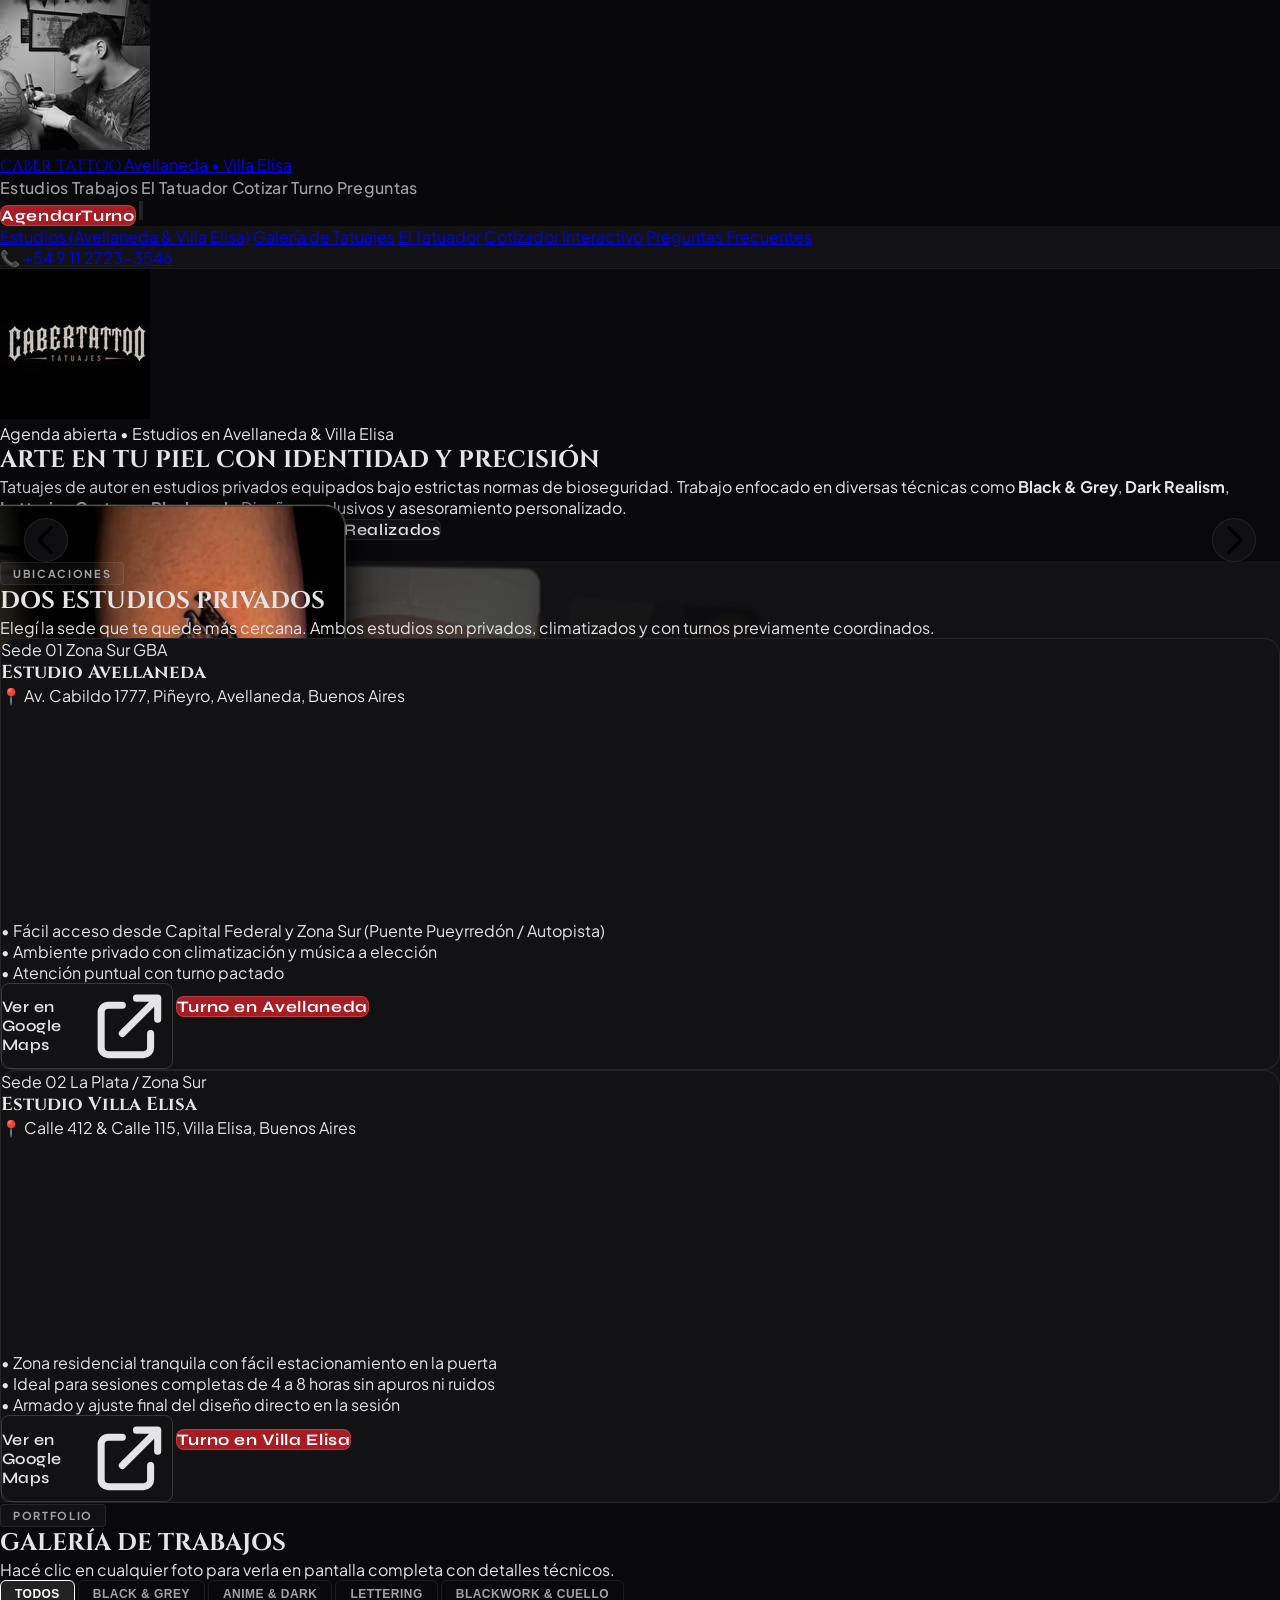
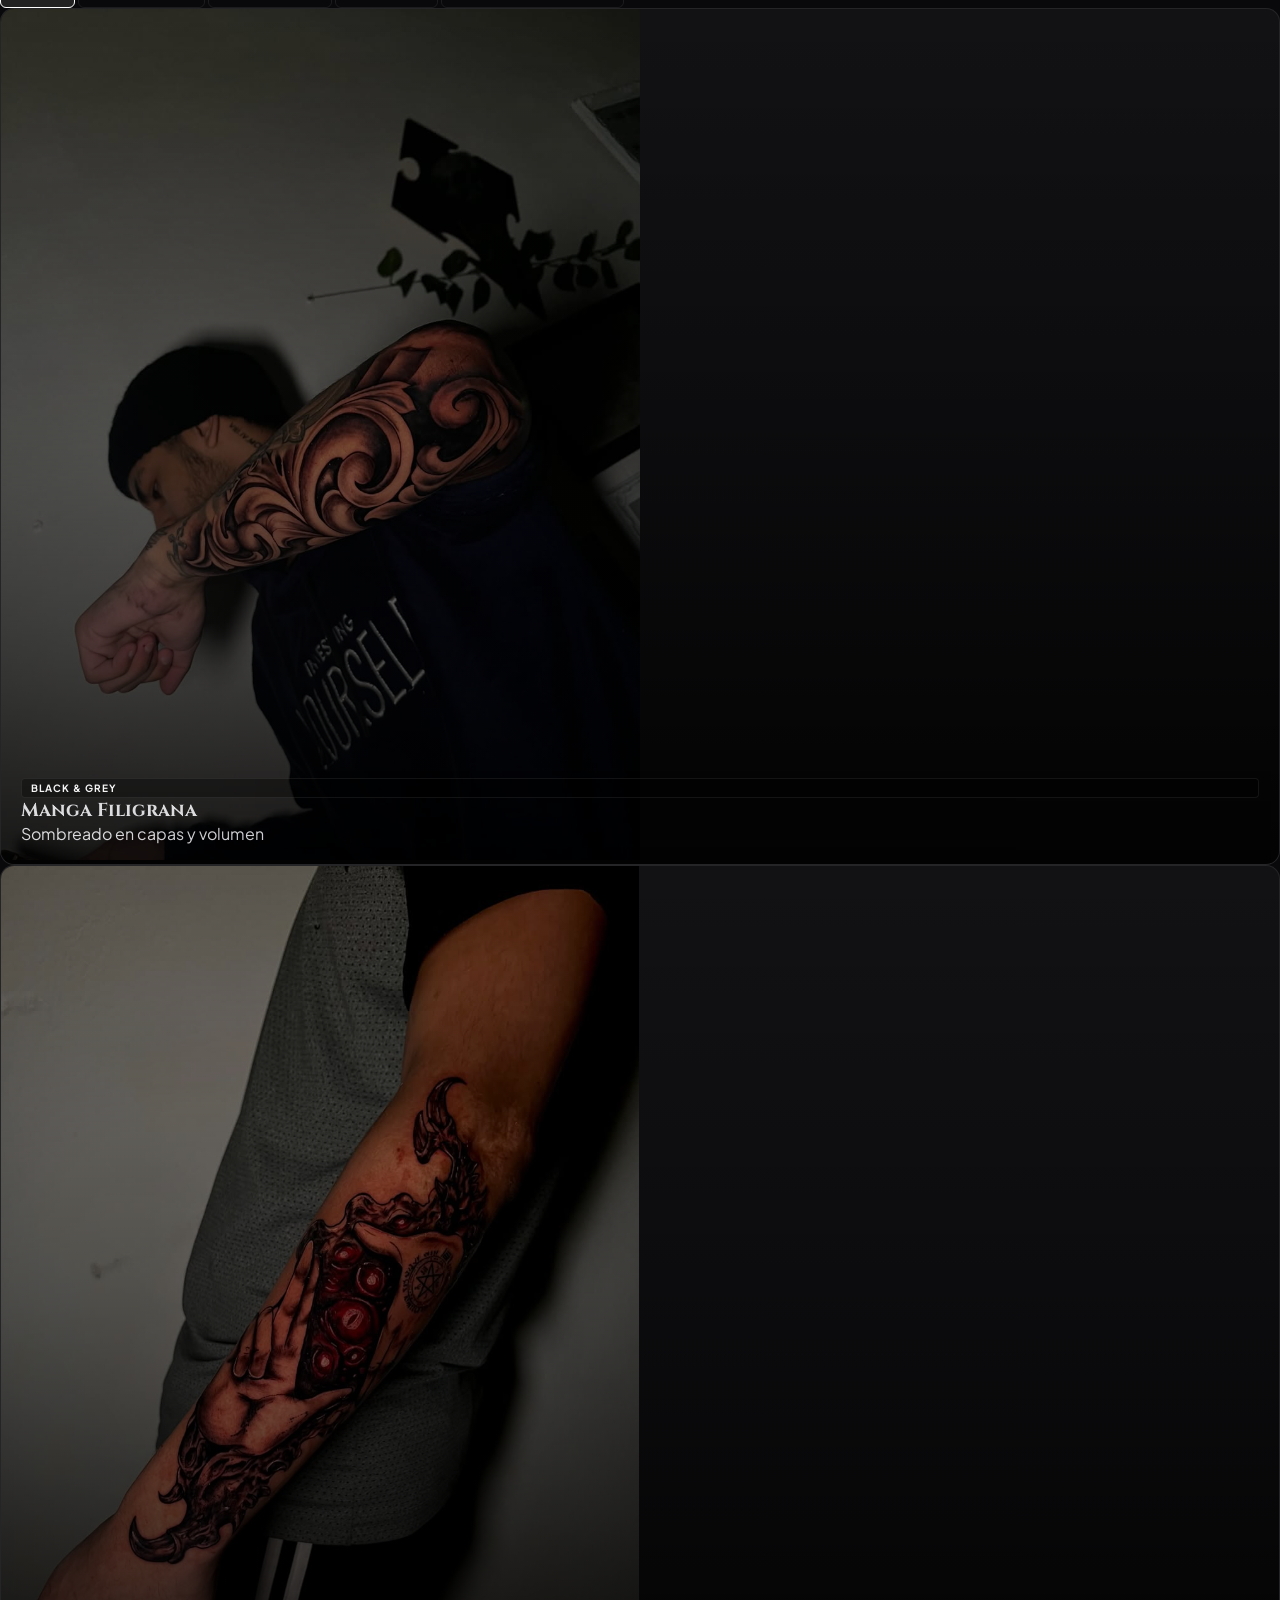
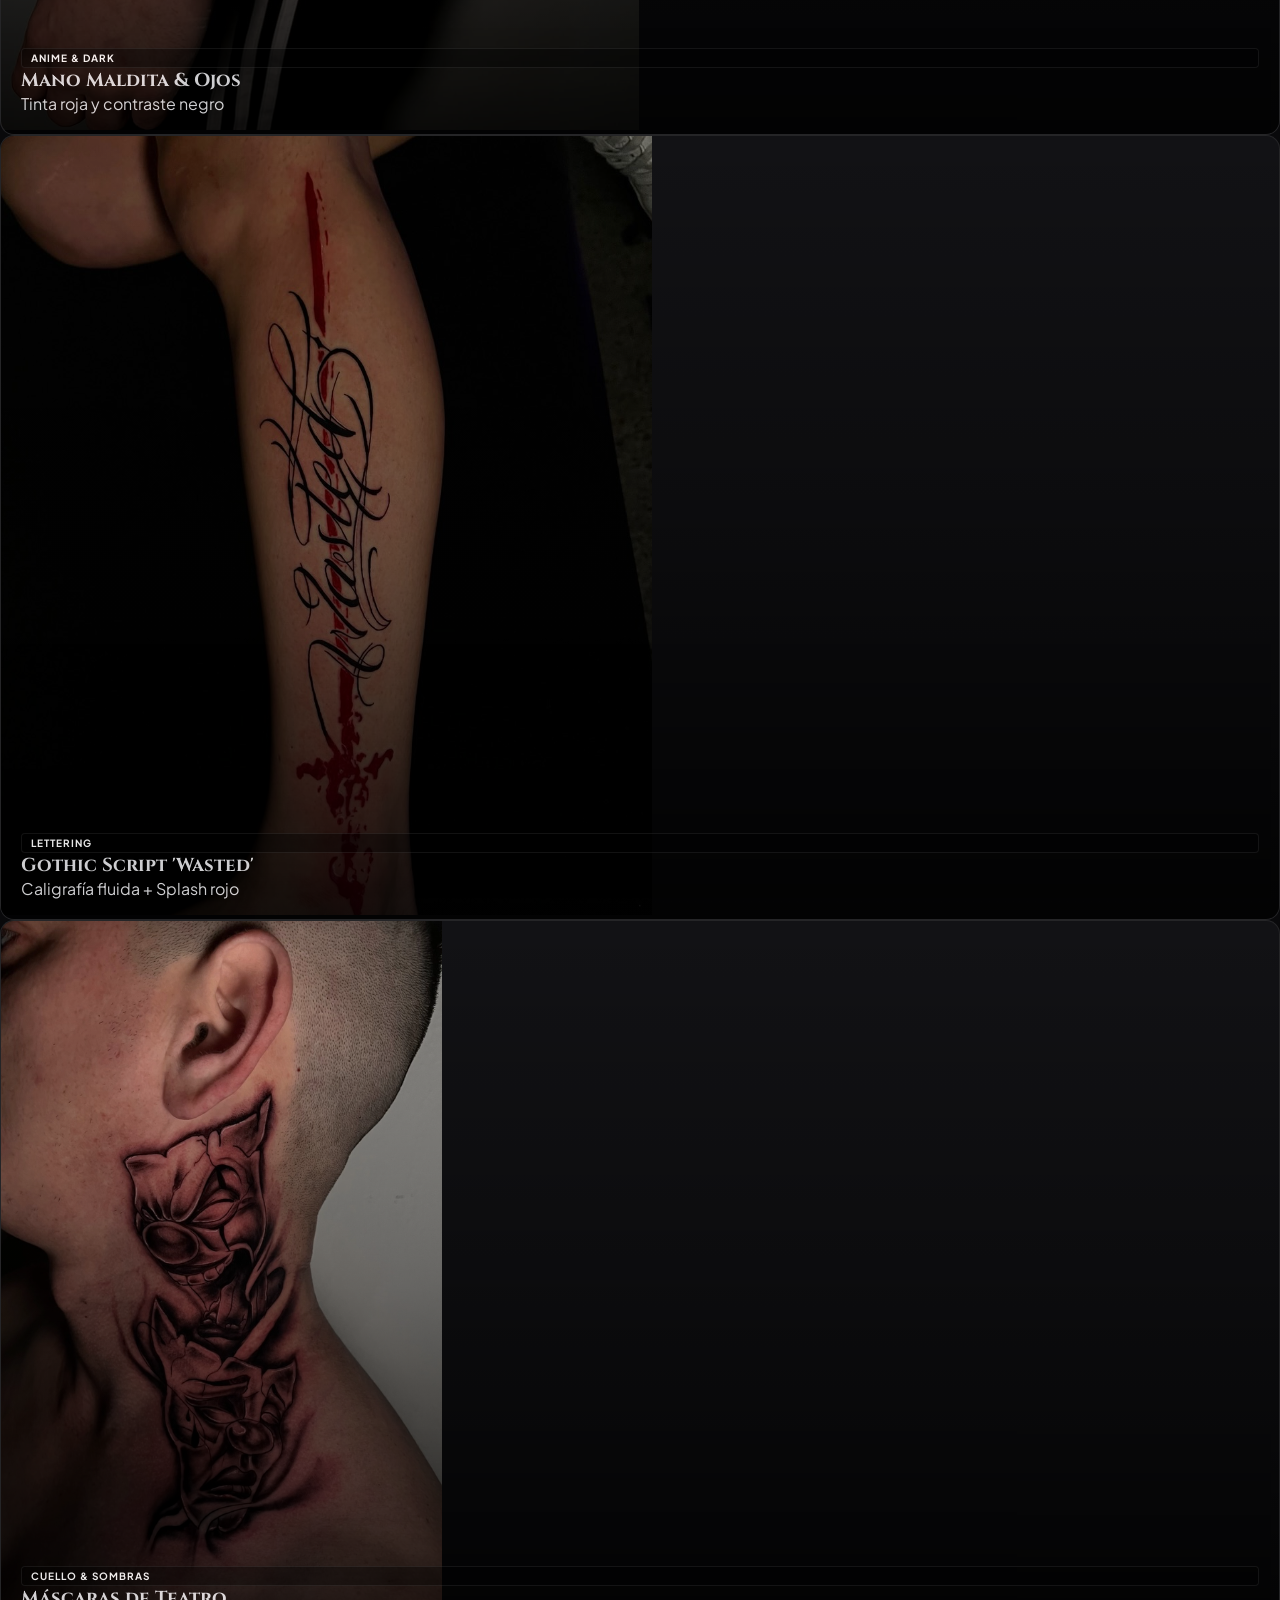
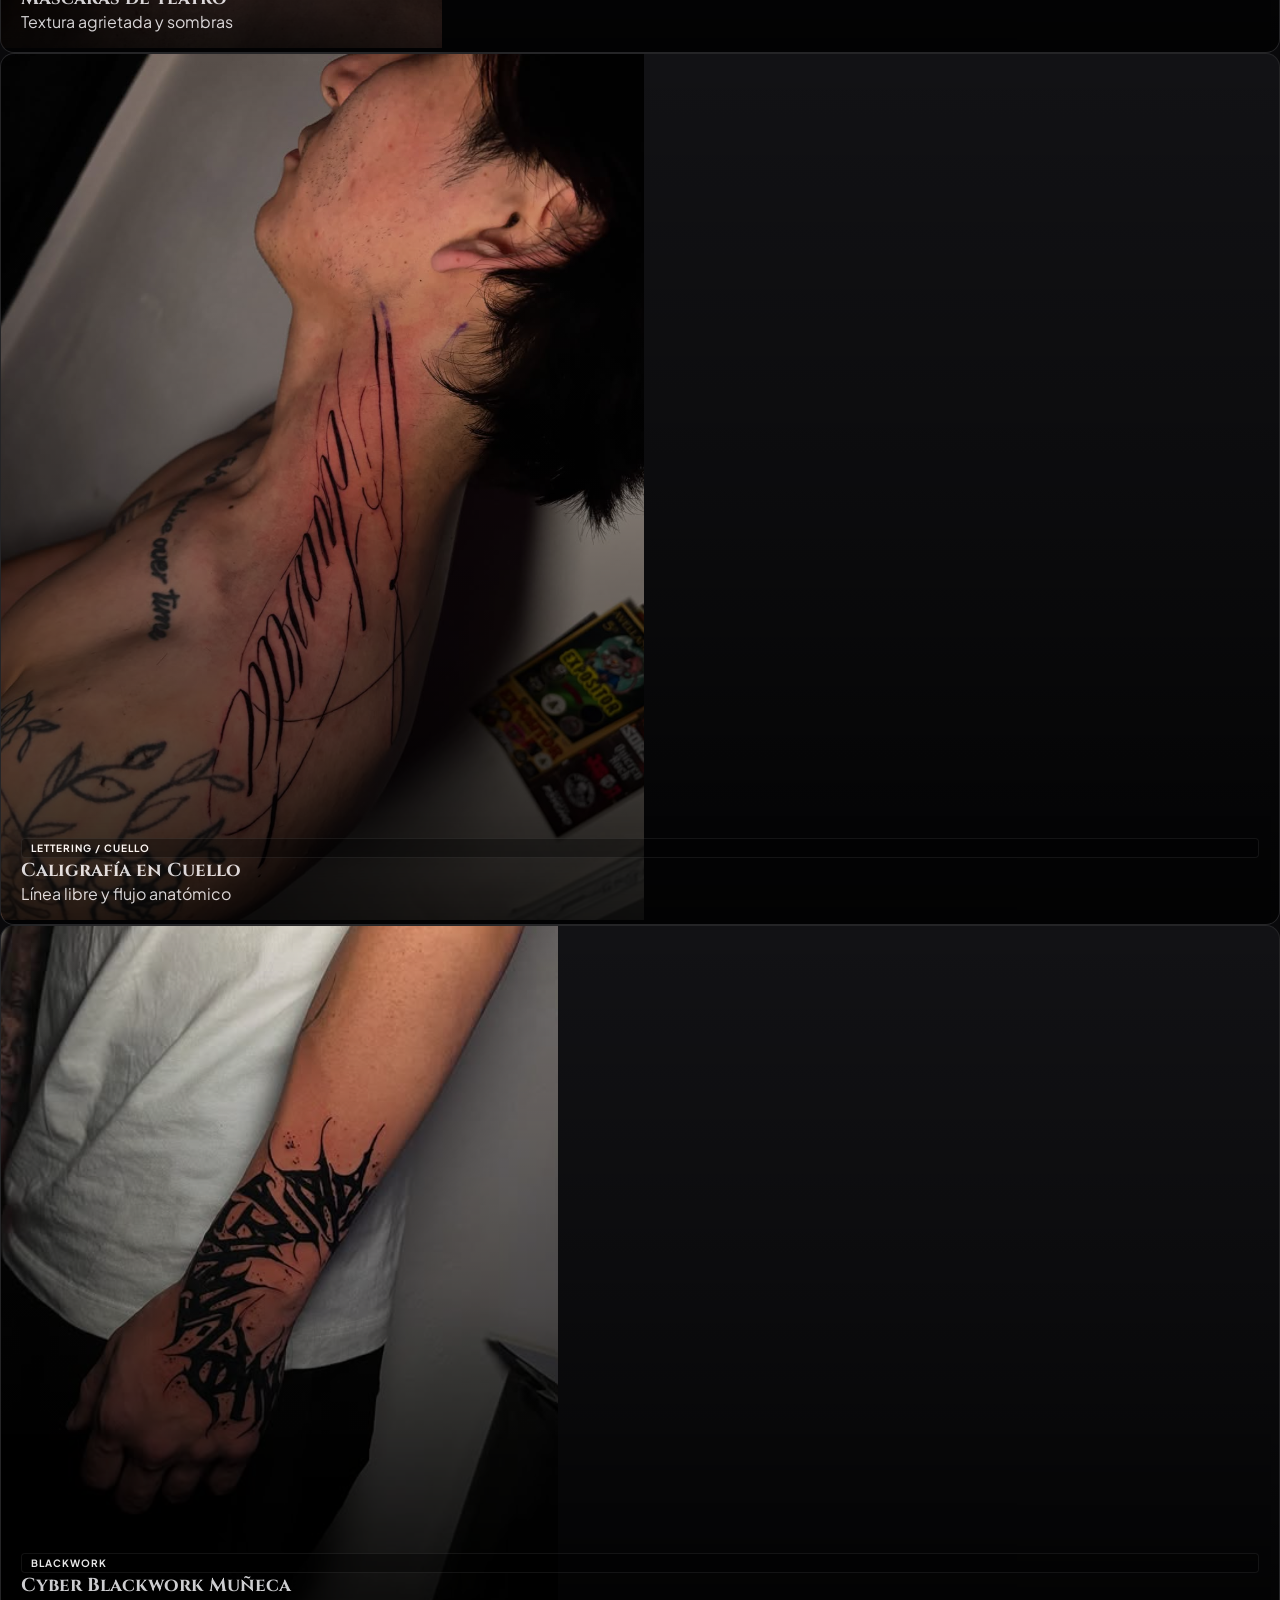
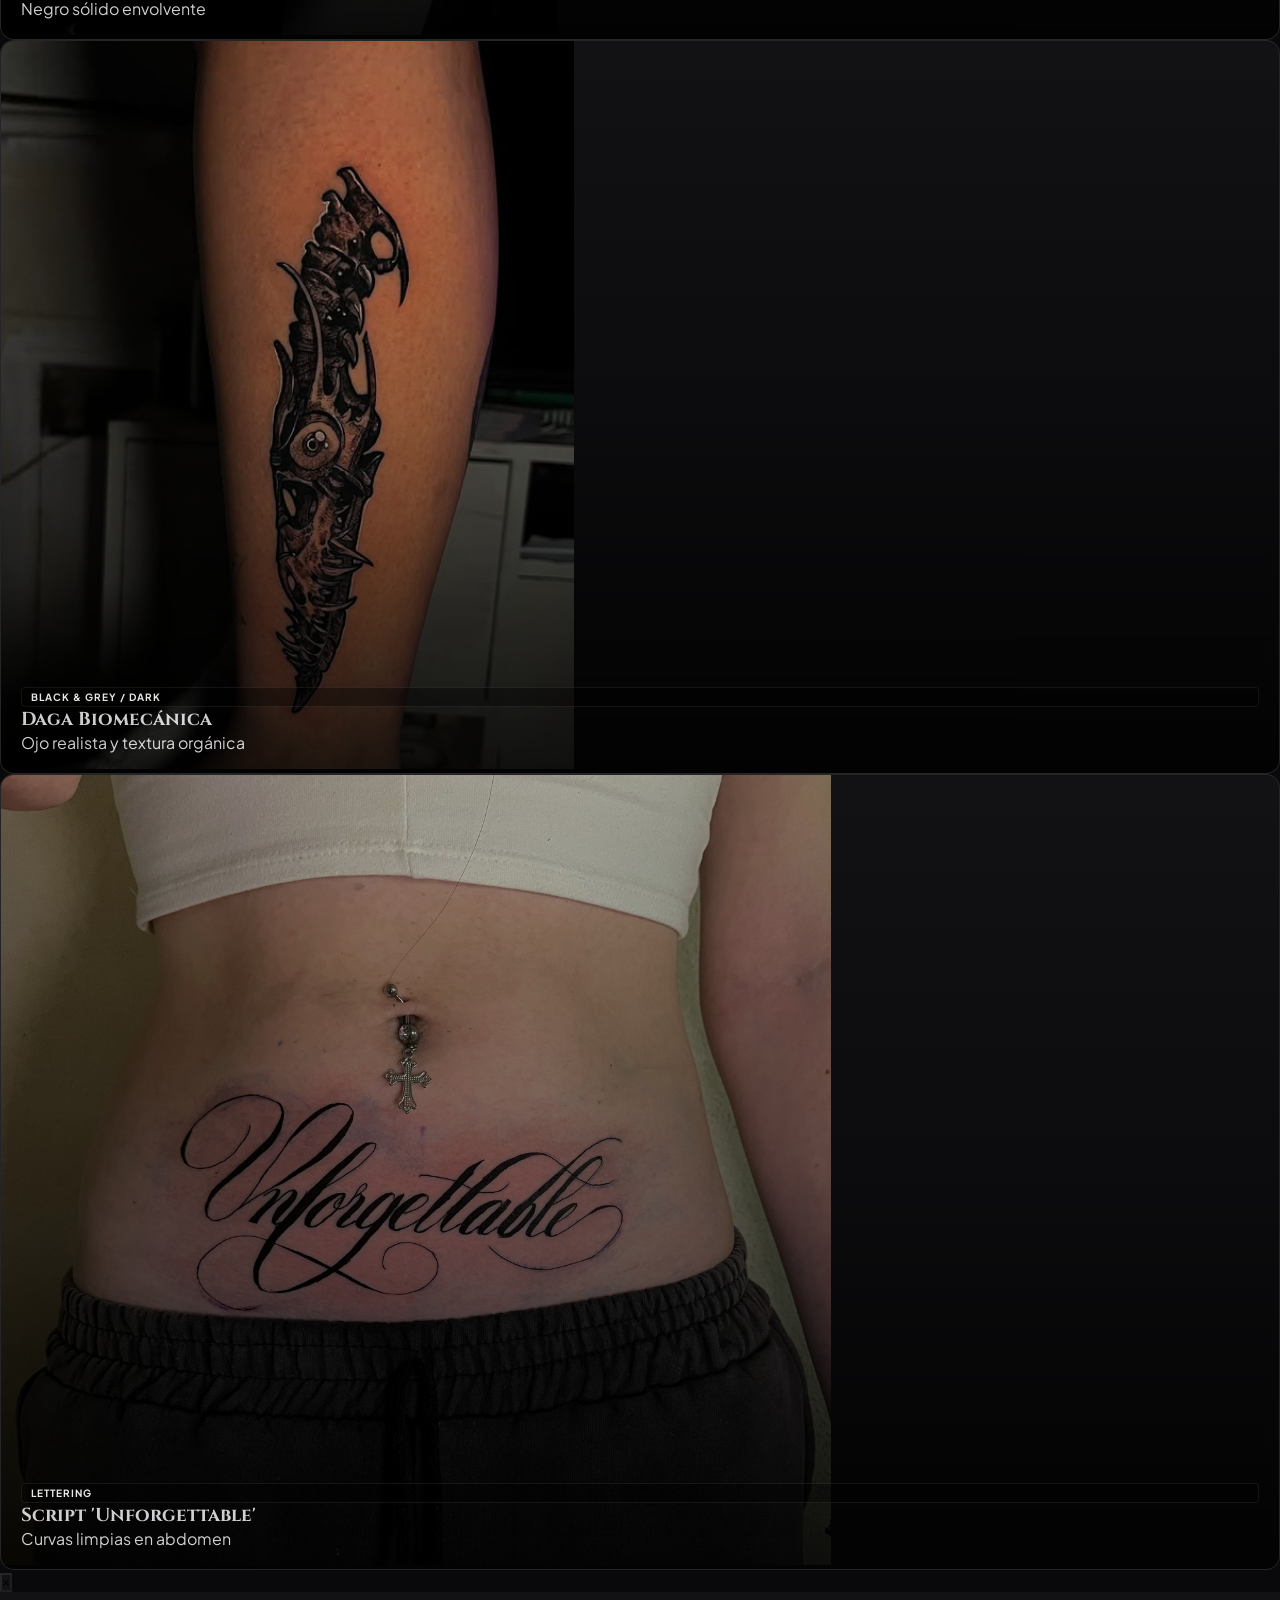
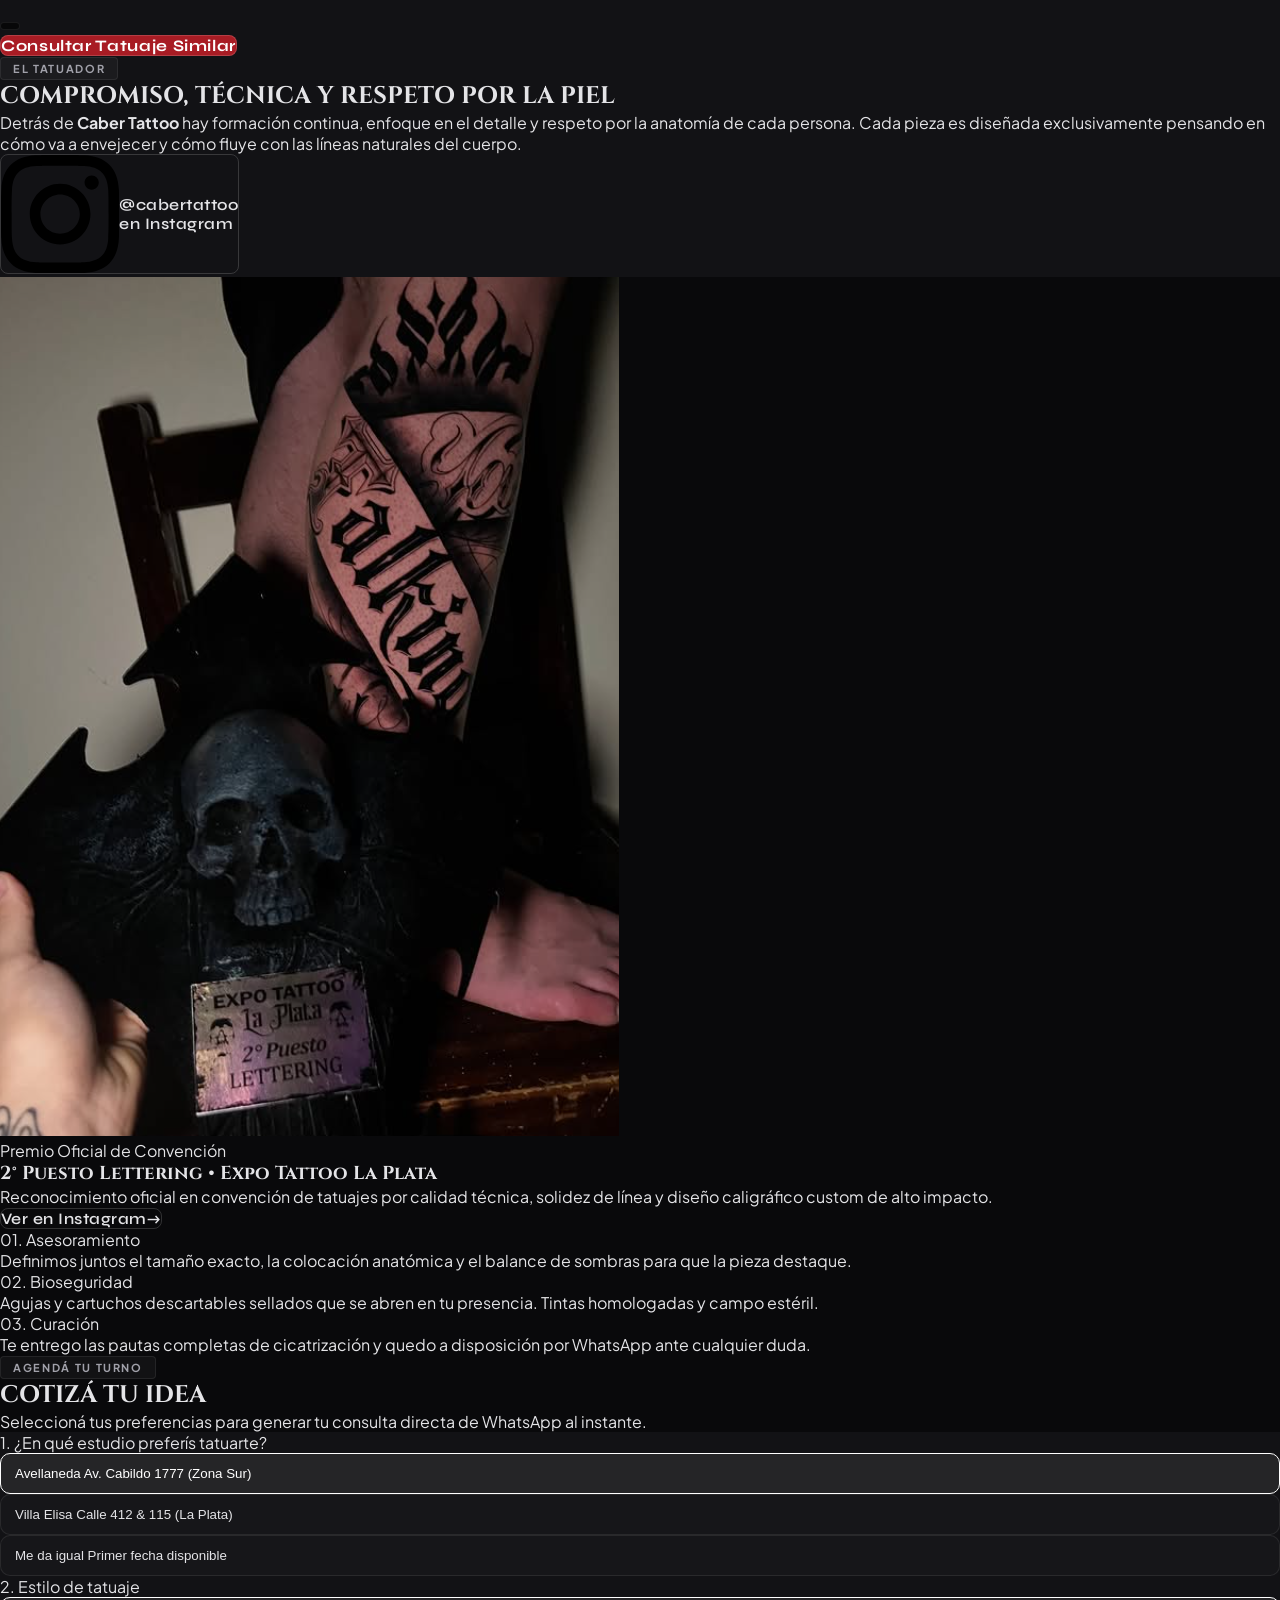
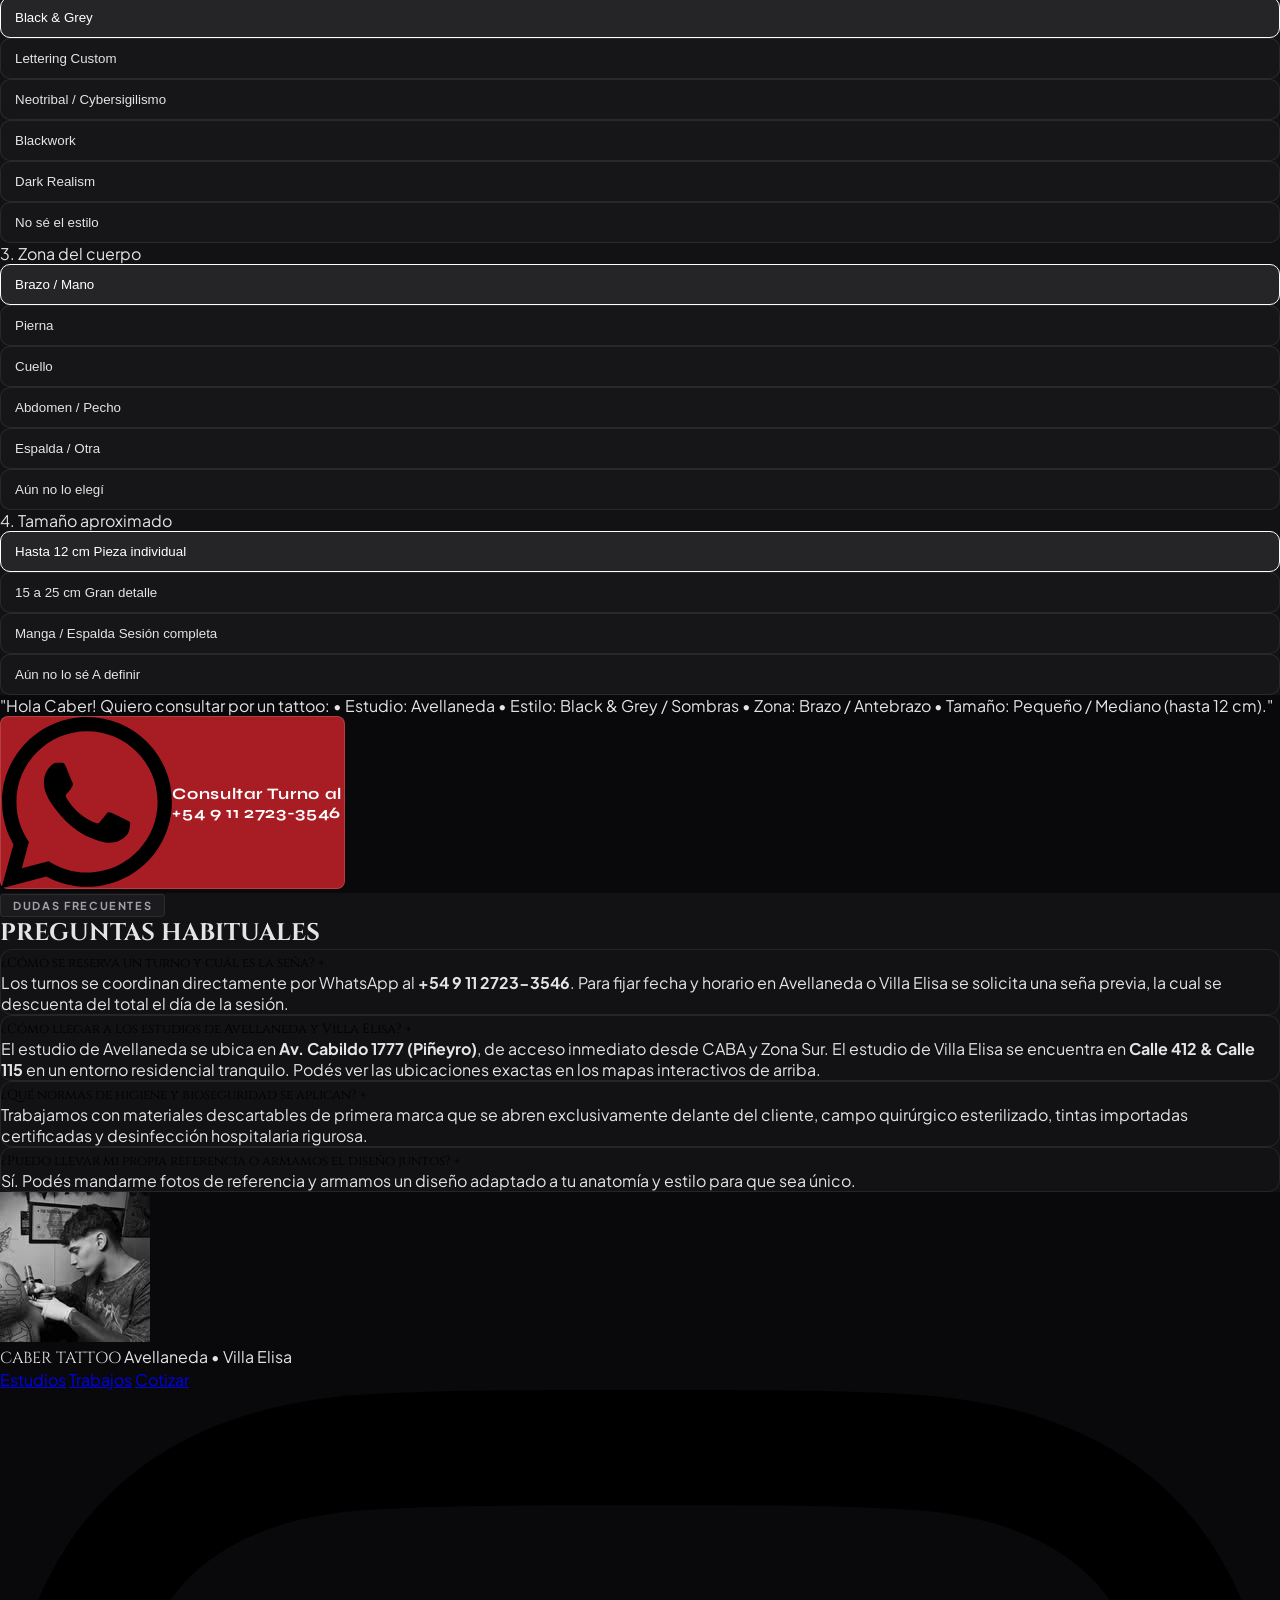
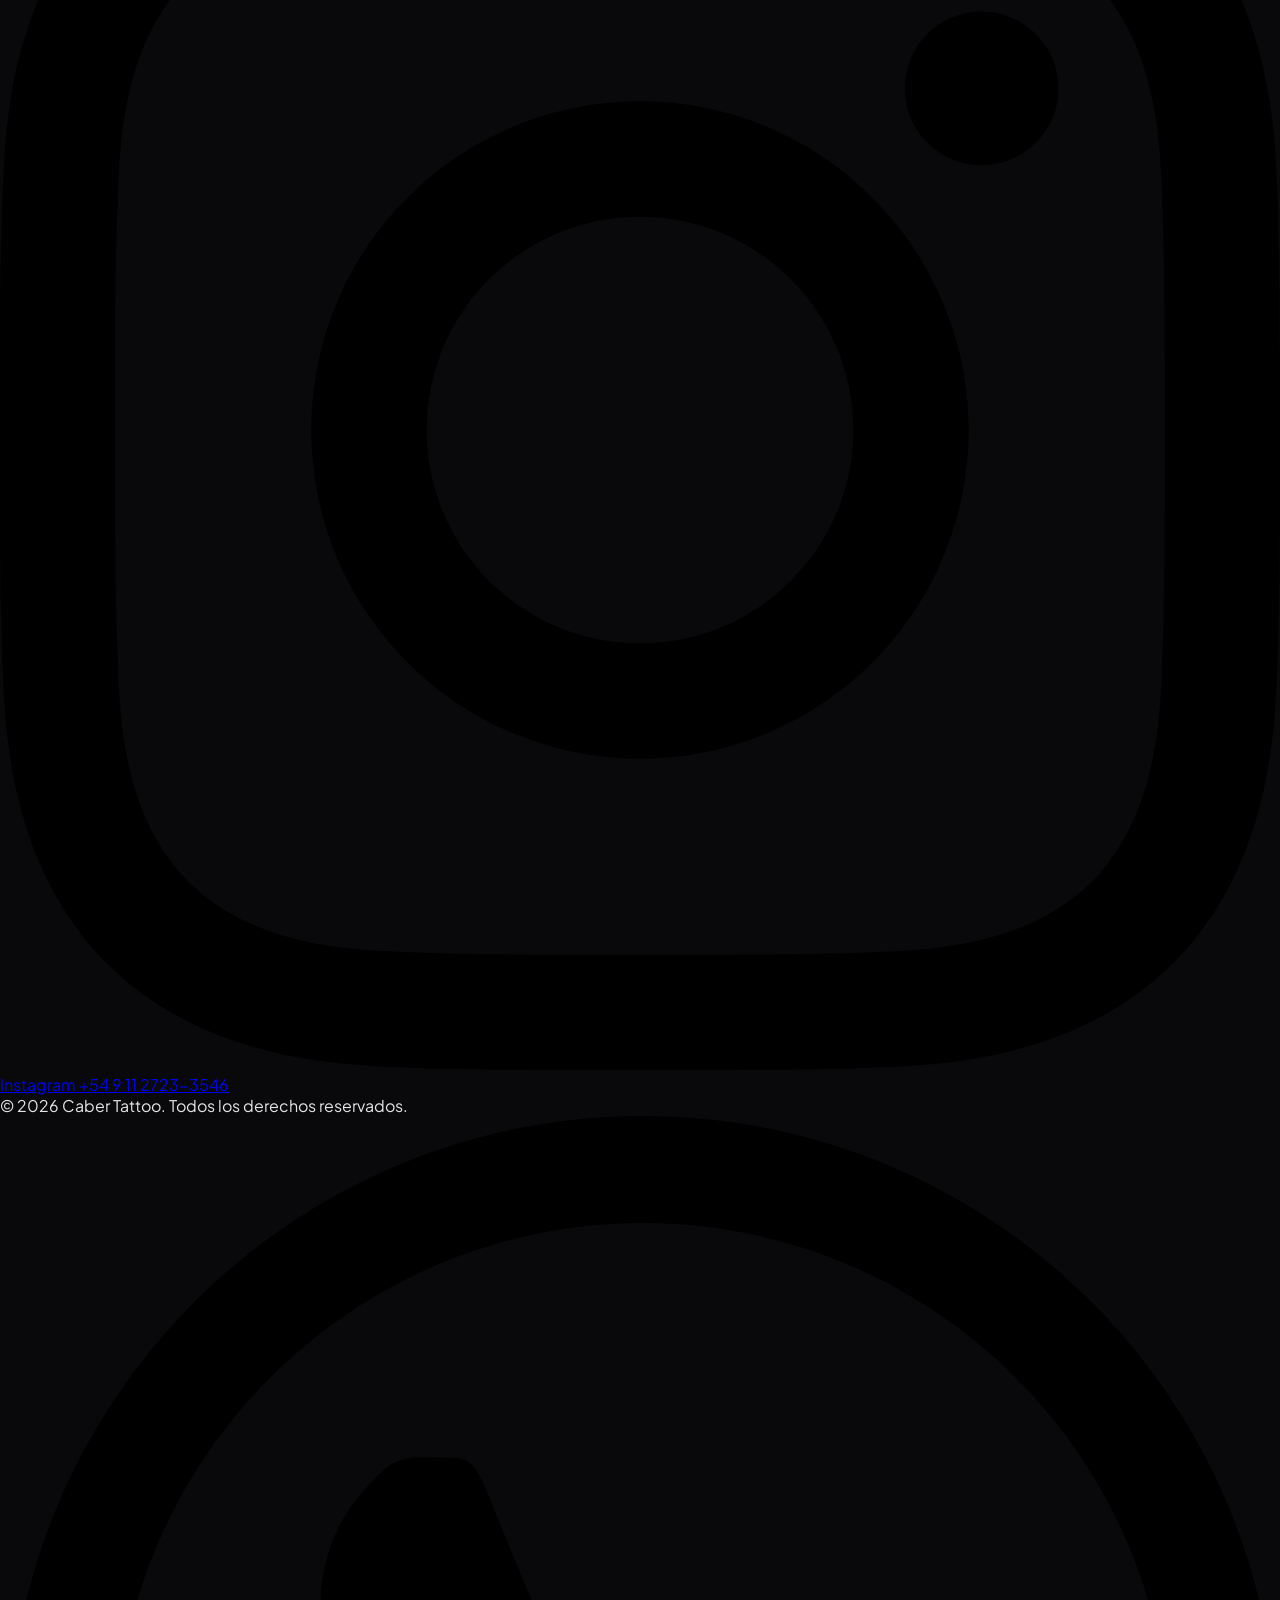
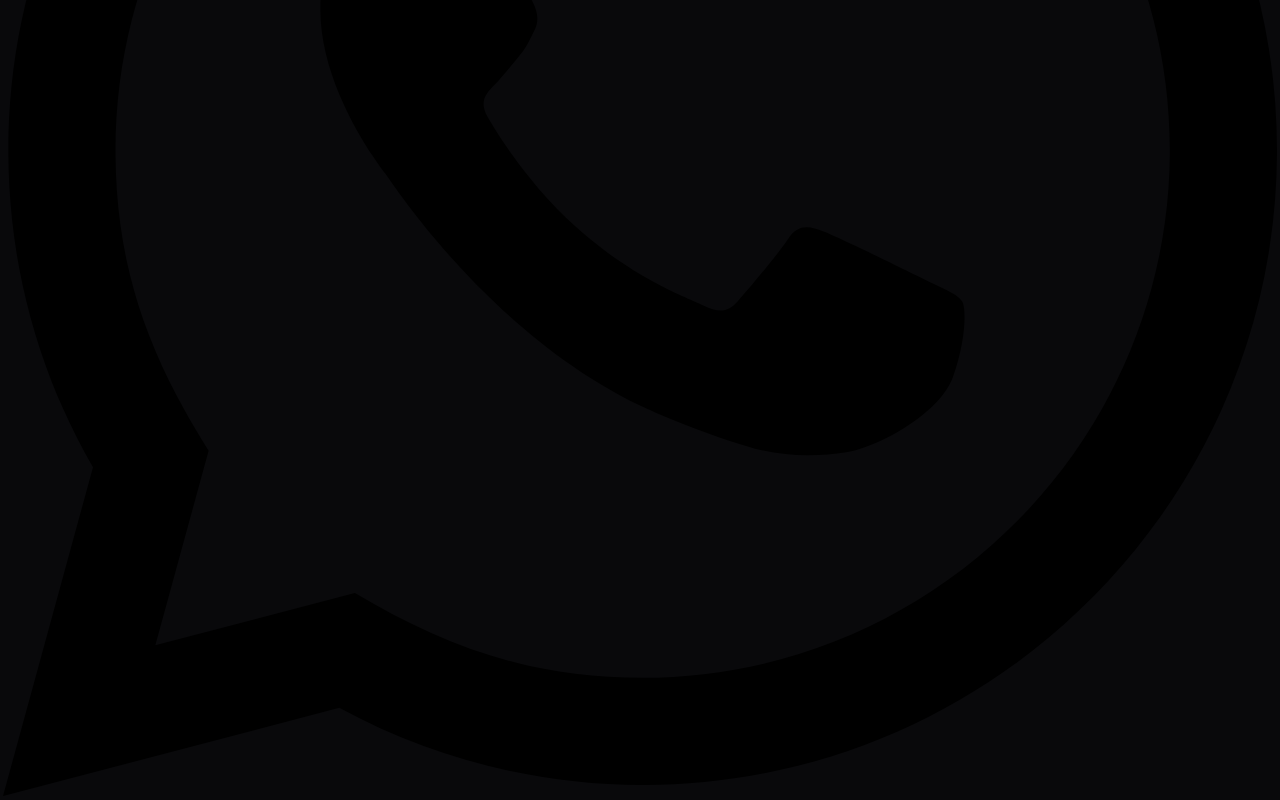
==== commit 0cc0408d: "feat(cotizador): agregar Neotribal/Cybersigilismo, No se el estilo, opciones indefinidas y redaccion" ====
--- a/index.html
+++ b/index.html
@@ -131,9 +131,9 @@
         ARTE EN TU PIEL CON IDENTIDAD Y PRECISIÓN
       </h1>
 
-      <!-- Subtitle / Main Description Profesional -->
+      <!-- Subtitle / Main Description Profesional y Sutil -->
       <p class="text-gray-300 text-xs sm:text-sm md:text-base max-w-2xl mx-auto leading-relaxed drop-shadow px-2">
-        Tatuajes de autor en estudios privados equipados bajo estrictas normas de bioseguridad. Especialista en <strong class="text-white">Black & Grey</strong>, <strong class="text-white">Dark Realism</strong>, <strong class="text-white">Lettering Custom</strong> y <strong class="text-white">Blackwork</strong>. Diseños exclusivos y asesoramiento personalizado.
+        Tatuajes de autor en estudios privados equipados bajo estrictas normas de bioseguridad. Trabajo enfocado en diversas técnicas como <strong class="text-white">Black & Grey</strong>, <strong class="text-white">Dark Realism</strong>, <strong class="text-white">Lettering Custom</strong> y <strong class="text-white">Blackwork</strong>. Diseños exclusivos y asesoramiento personalizado.
       </p>
 
       <!-- Action Buttons -->
@@ -670,18 +670,24 @@
         <!-- Step 2: Tattoo Style -->
         <div>
           <label class="block text-xs font-bold uppercase tracking-wider text-gray-300 mb-2.5">2. Estilo de tatuaje</label>
-          <div class="grid grid-cols-2 sm:grid-cols-4 gap-2.5" id="stepStyle">
+          <div class="grid grid-cols-2 sm:grid-cols-3 gap-2.5" id="stepStyle">
             <button type="button" class="choice-btn active" data-value="Black & Grey">
               <span class="font-bold text-xs">Black & Grey</span>
             </button>
-            <button type="button" class="choice-btn" data-value="Anime / Dark">
-              <span class="font-bold text-xs">Anime / Dark</span>
-            </button>
             <button type="button" class="choice-btn" data-value="Lettering">
-              <span class="font-bold text-xs">Lettering</span>
-            </button>
-            <button type="button" class="choice-btn" data-value="Blackwork / Cyber">
+              <span class="font-bold text-xs">Lettering Custom</span>
+            </button>
+            <button type="button" class="choice-btn" data-value="Neotribal / Cybersigilismo">
+              <span class="font-bold text-xs">Neotribal / Cybersigilismo</span>
+            </button>
+            <button type="button" class="choice-btn" data-value="Blackwork">
               <span class="font-bold text-xs">Blackwork</span>
+            </button>
+            <button type="button" class="choice-btn" data-value="Dark Realism">
+              <span class="font-bold text-xs">Dark Realism</span>
+            </button>
+            <button type="button" class="choice-btn" data-value="No sé el estilo (Asesoramiento)">
+              <span class="font-bold text-xs text-amber-200">No sé el estilo</span>
             </button>
           </div>
         </div>
@@ -689,7 +695,7 @@
         <!-- Step 3: Body Placement -->
         <div>
           <label class="block text-xs font-bold uppercase tracking-wider text-gray-300 mb-2.5">3. Zona del cuerpo</label>
-          <div class="grid grid-cols-2 sm:grid-cols-4 gap-2.5" id="stepPlacement">
+          <div class="grid grid-cols-2 sm:grid-cols-3 gap-2.5" id="stepPlacement">
             <button type="button" class="choice-btn active" data-value="Brazo / Antebrazo / Muñeca">
               <span class="font-bold text-xs">Brazo / Mano</span>
             </button>
@@ -701,6 +707,12 @@
             </button>
             <button type="button" class="choice-btn" data-value="Abdomen / Pecho / Espalda">
               <span class="font-bold text-xs">Abdomen / Pecho</span>
+            </button>
+            <button type="button" class="choice-btn" data-value="Espalda completa / Costillas">
+              <span class="font-bold text-xs">Espalda / Otra</span>
+            </button>
+            <button type="button" class="choice-btn" data-value="Aún no lo elegí (Definir con Caber)">
+              <span class="font-bold text-xs text-amber-200">Aún no lo elegí</span>
             </button>
           </div>
         </div>
@@ -708,18 +720,22 @@
         <!-- Step 4: Size -->
         <div>
           <label class="block text-xs font-bold uppercase tracking-wider text-gray-300 mb-2.5">4. Tamaño aproximado</label>
-          <div class="grid grid-cols-1 sm:grid-cols-3 gap-2.5" id="stepSize">
+          <div class="grid grid-cols-2 sm:grid-cols-4 gap-2.5" id="stepSize">
             <button type="button" class="choice-btn active" data-value="Hasta 12 cm">
               <span class="font-bold text-xs block">Hasta 12 cm</span>
               <span class="text-[10px] text-gray-400">Pieza individual</span>
             </button>
             <button type="button" class="choice-btn" data-value="15 a 25 cm">
               <span class="font-bold text-xs block">15 a 25 cm</span>
-              <span class="text-[10px] text-gray-400">Media manga / Gran detalle</span>
+              <span class="text-[10px] text-gray-400">Gran detalle</span>
             </button>
             <button type="button" class="choice-btn" data-value="Manga / Sesión completa">
               <span class="font-bold text-xs block">Manga / Espalda</span>
               <span class="text-[10px] text-gray-400">Sesión completa</span>
+            </button>
+            <button type="button" class="choice-btn" data-value="Aún no lo sé (A convenir)">
+              <span class="font-bold text-xs block text-amber-200">Aún no lo sé</span>
+              <span class="text-[10px] text-gray-400">A definir</span>
             </button>
           </div>
         </div>
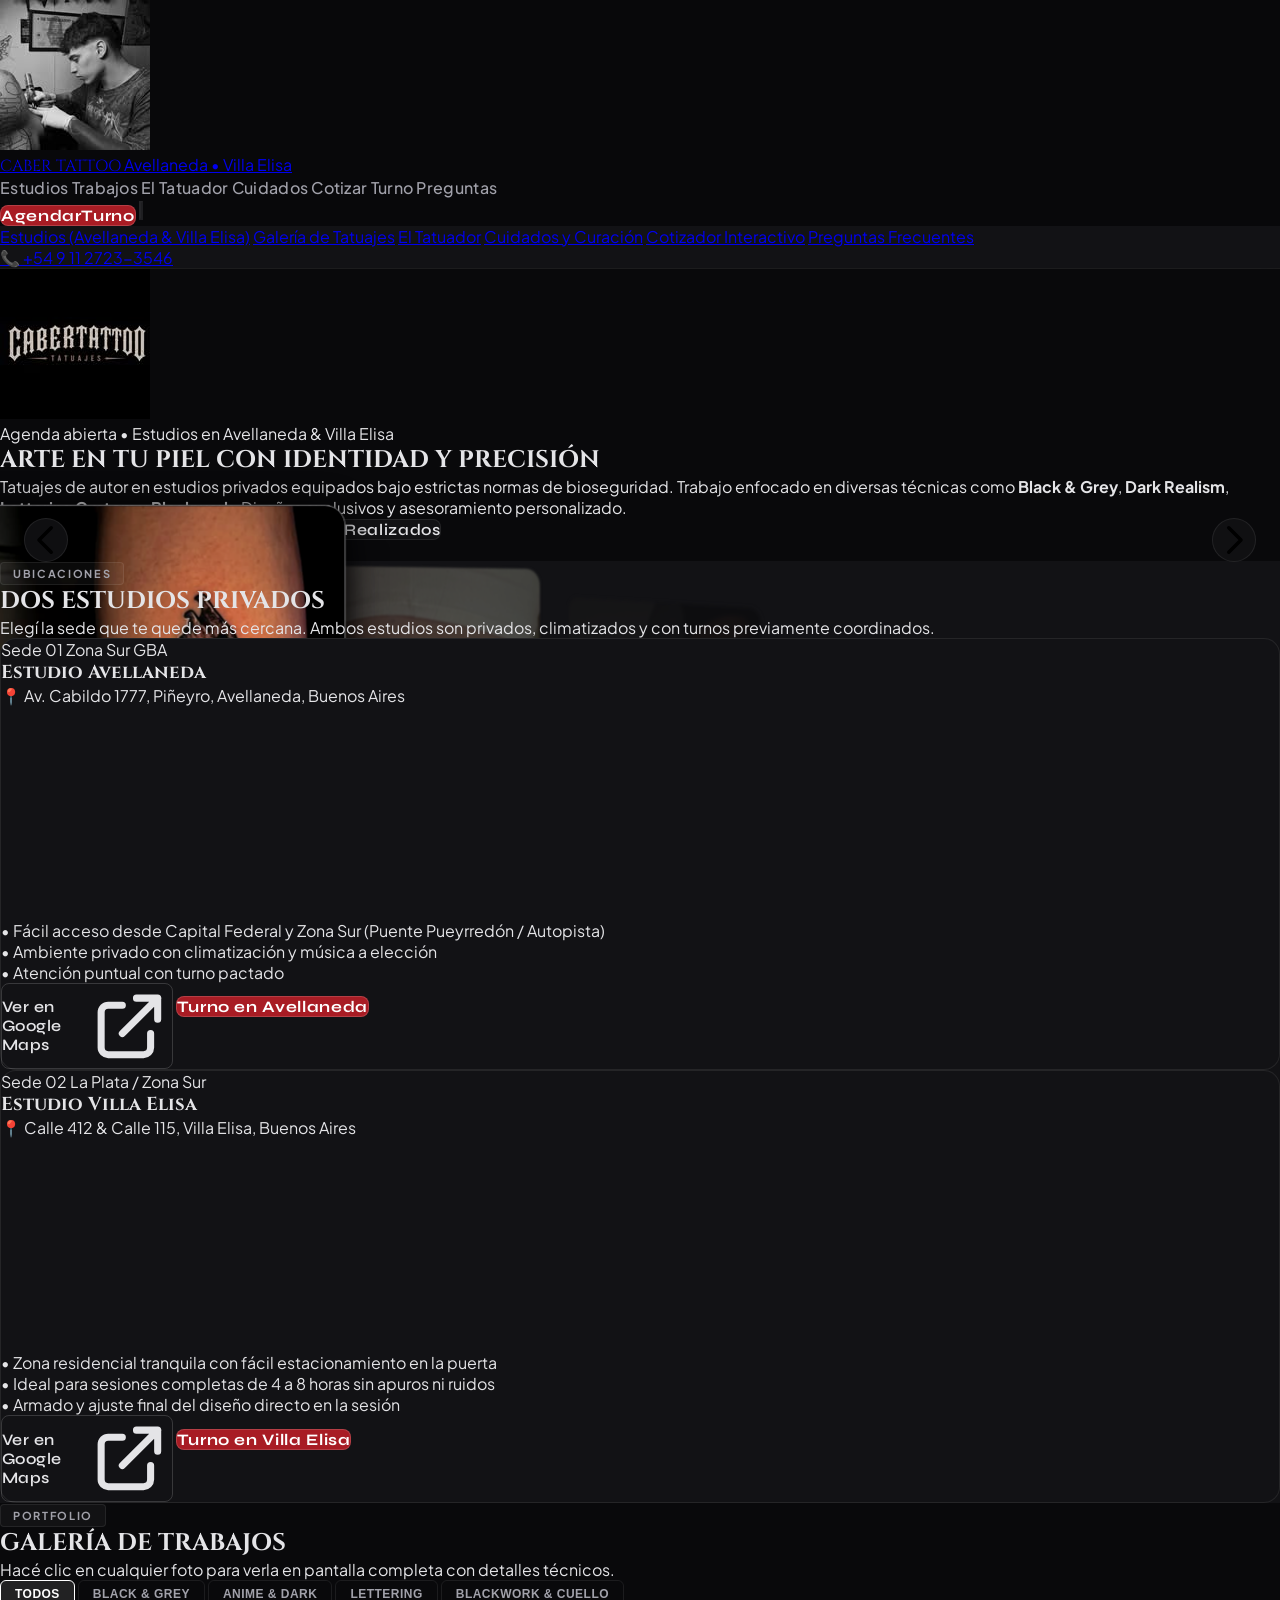
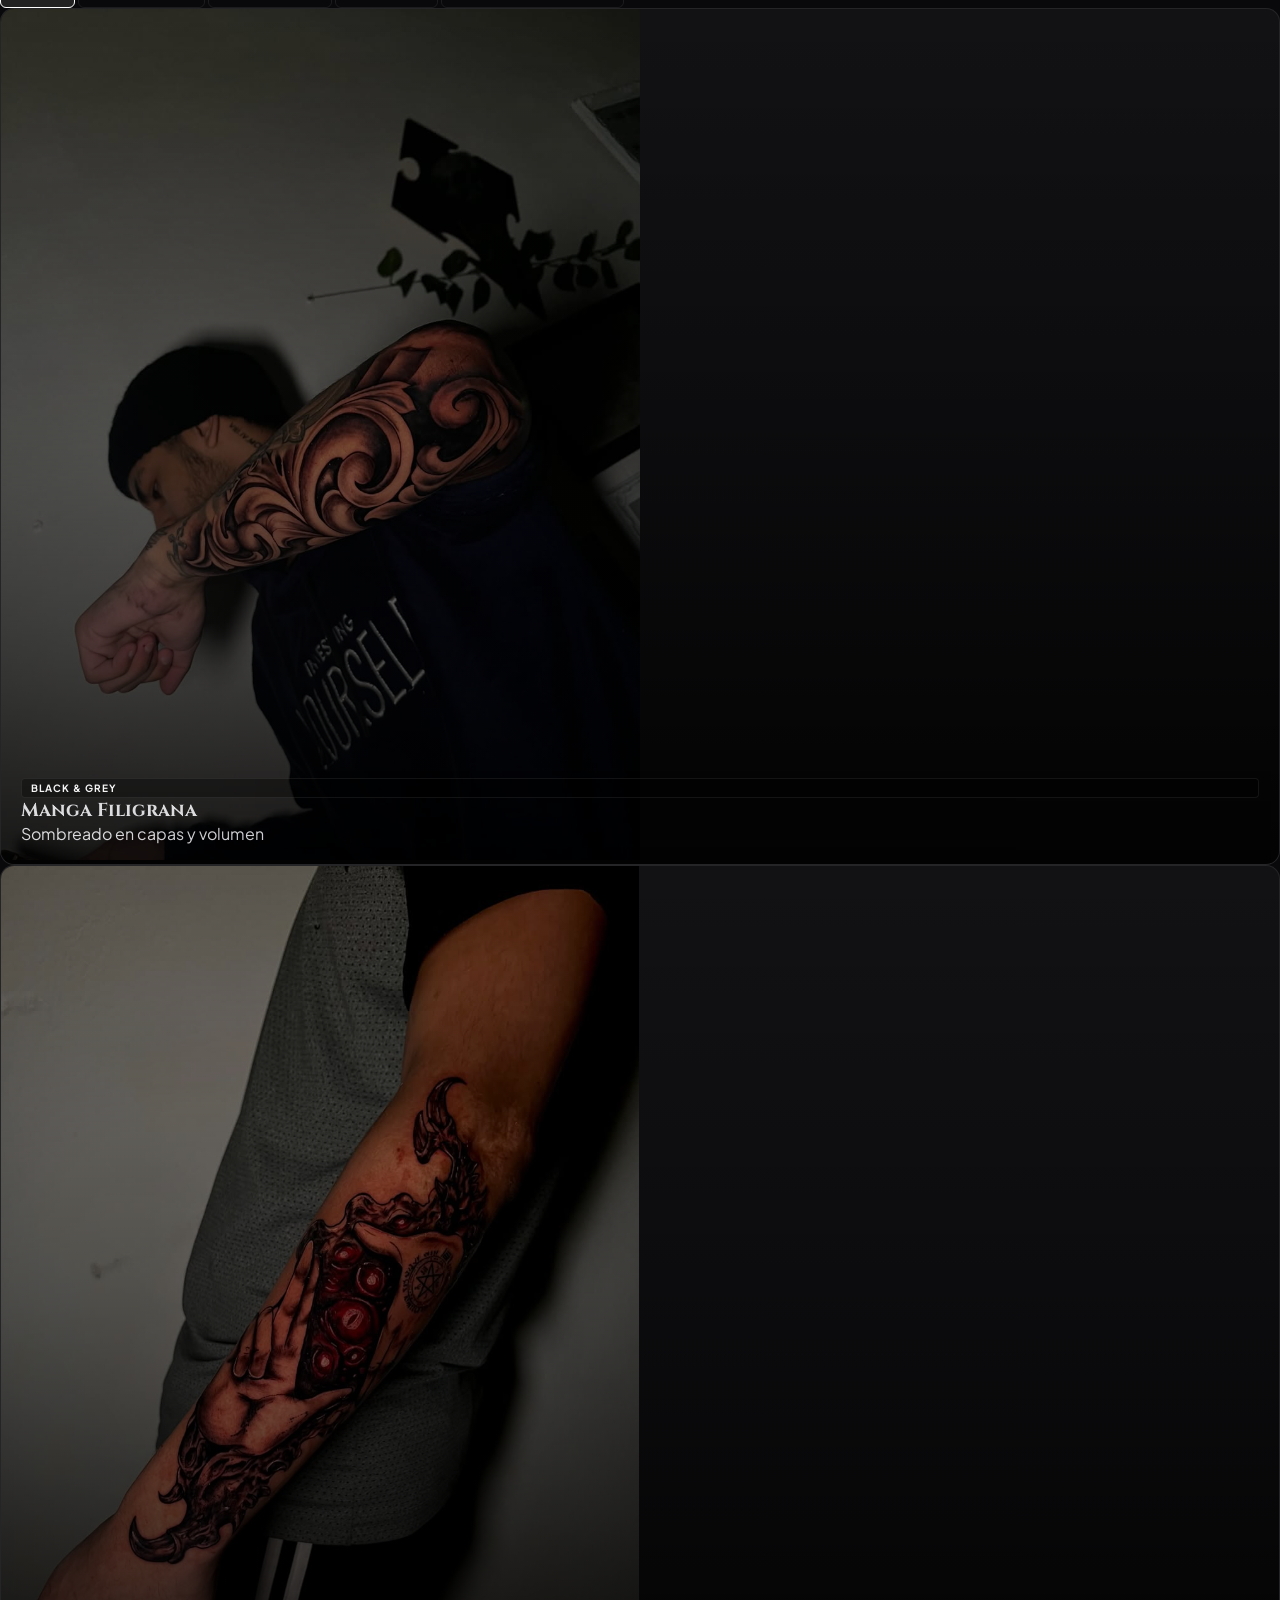
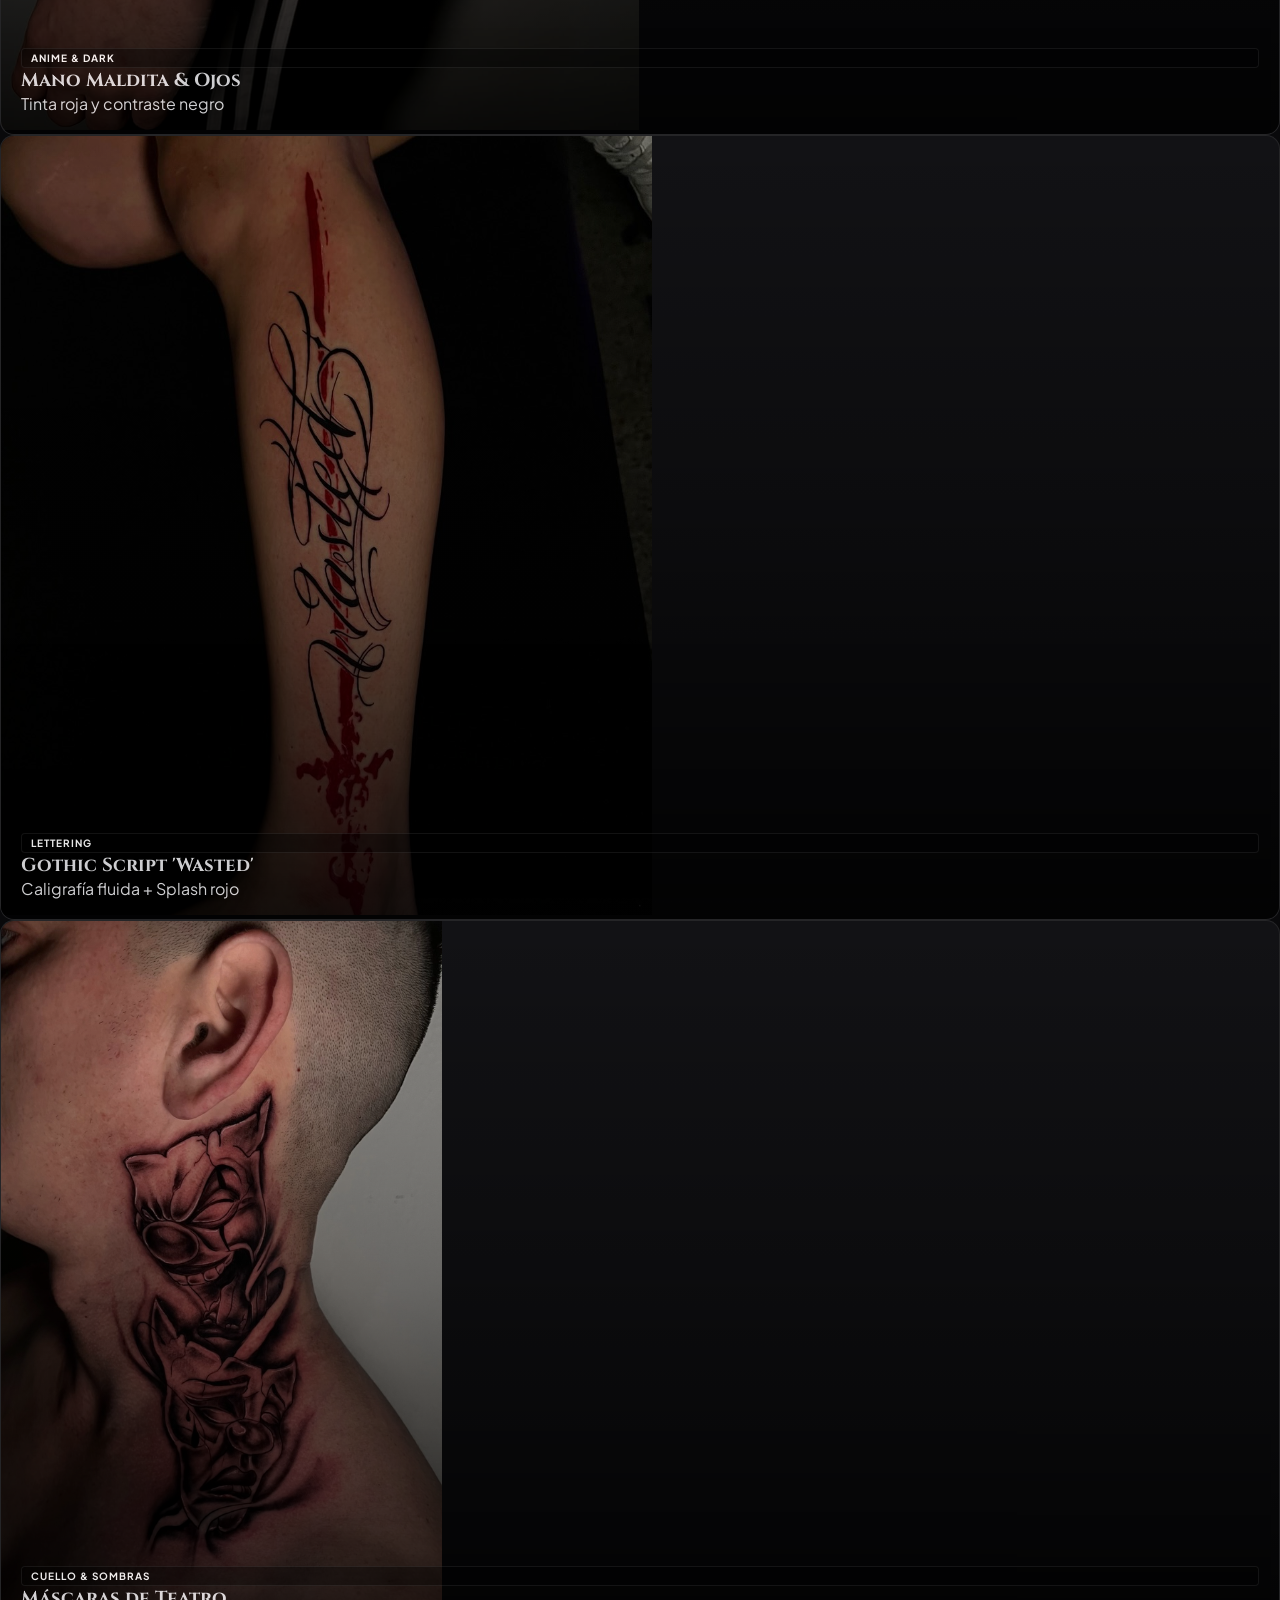
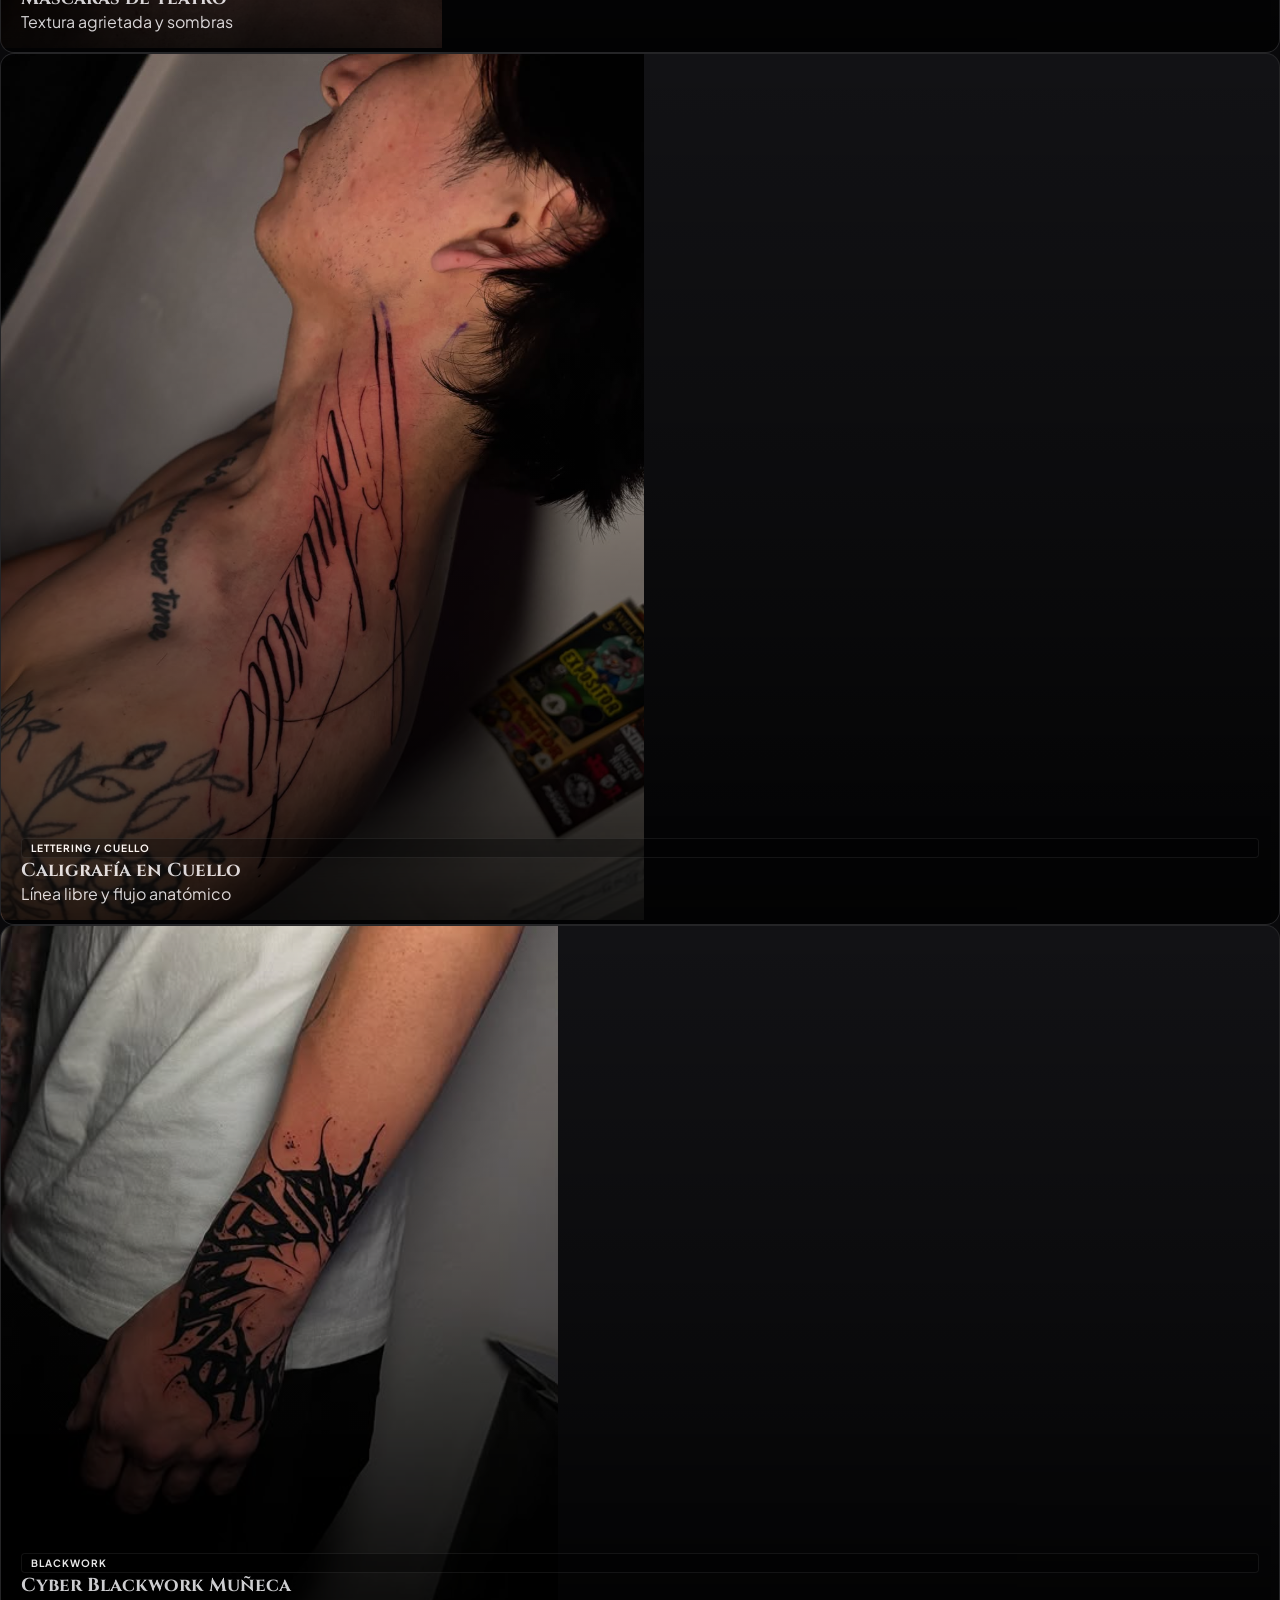
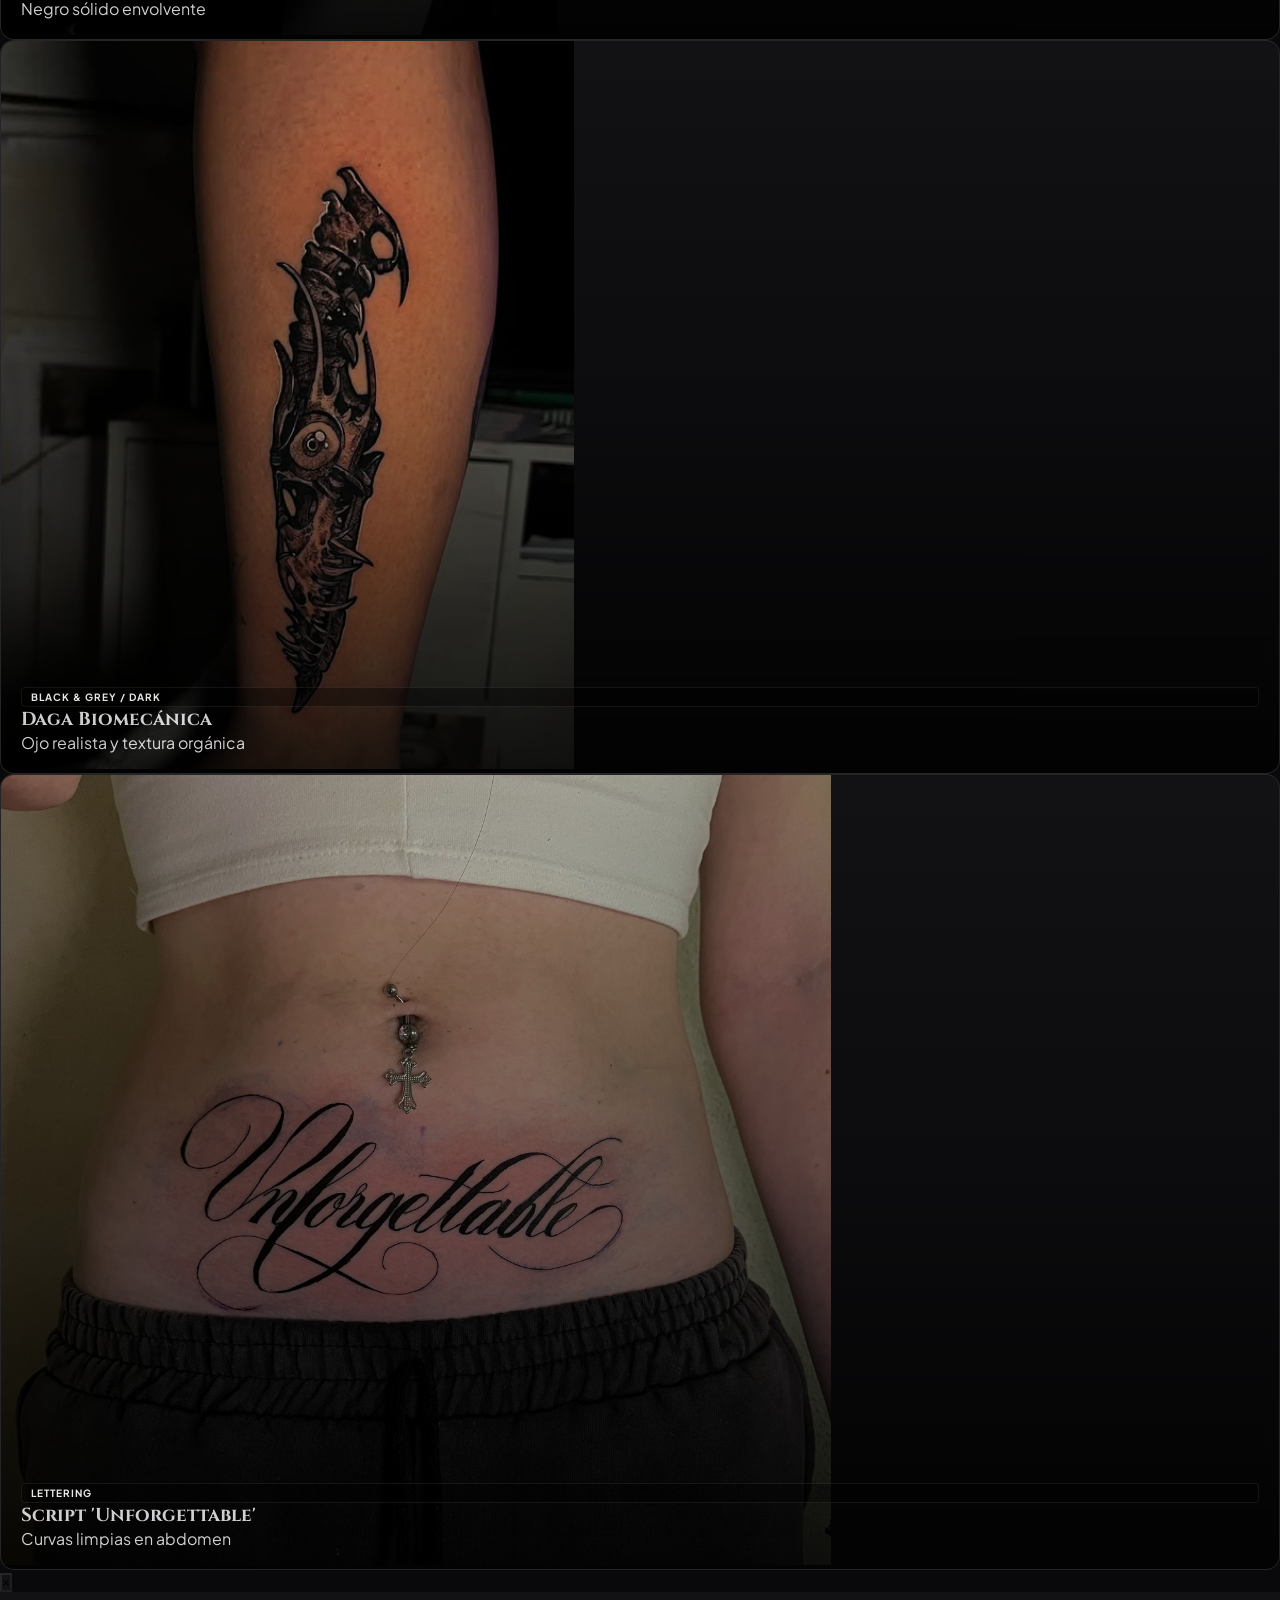
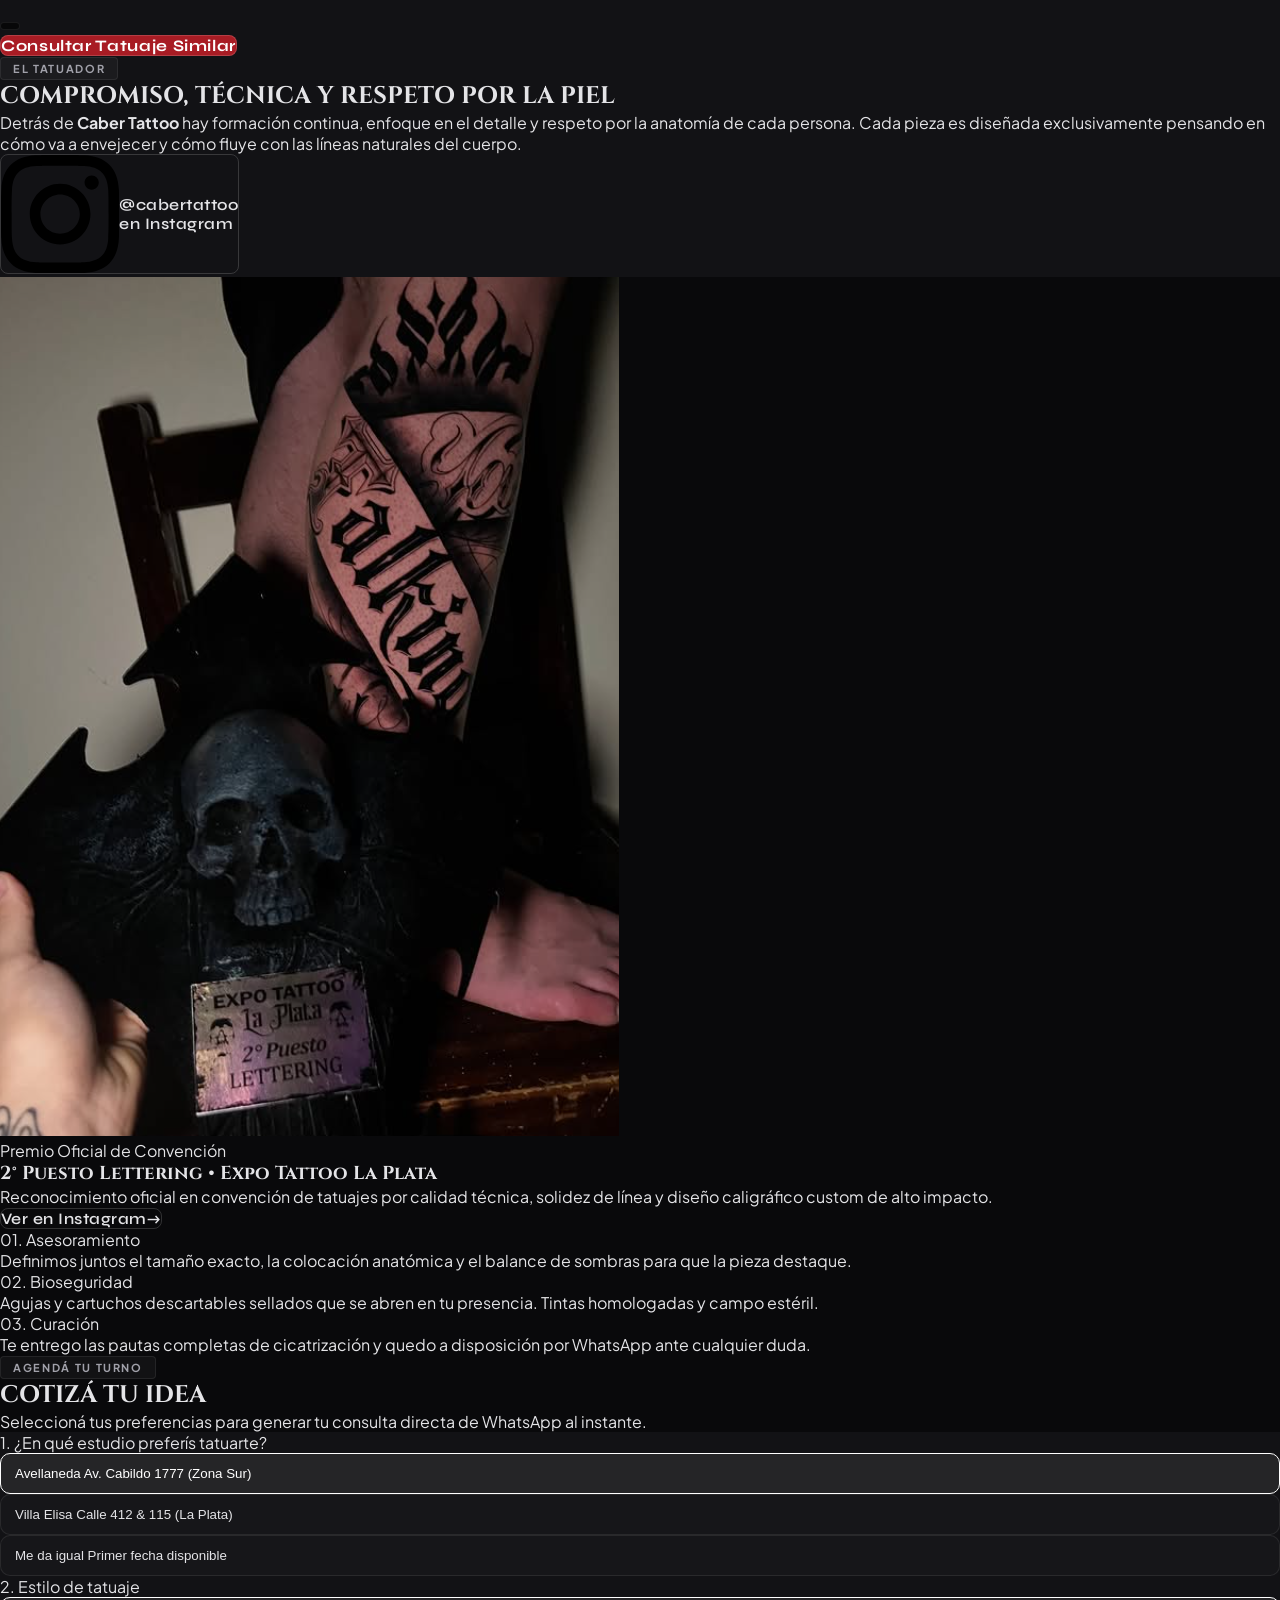
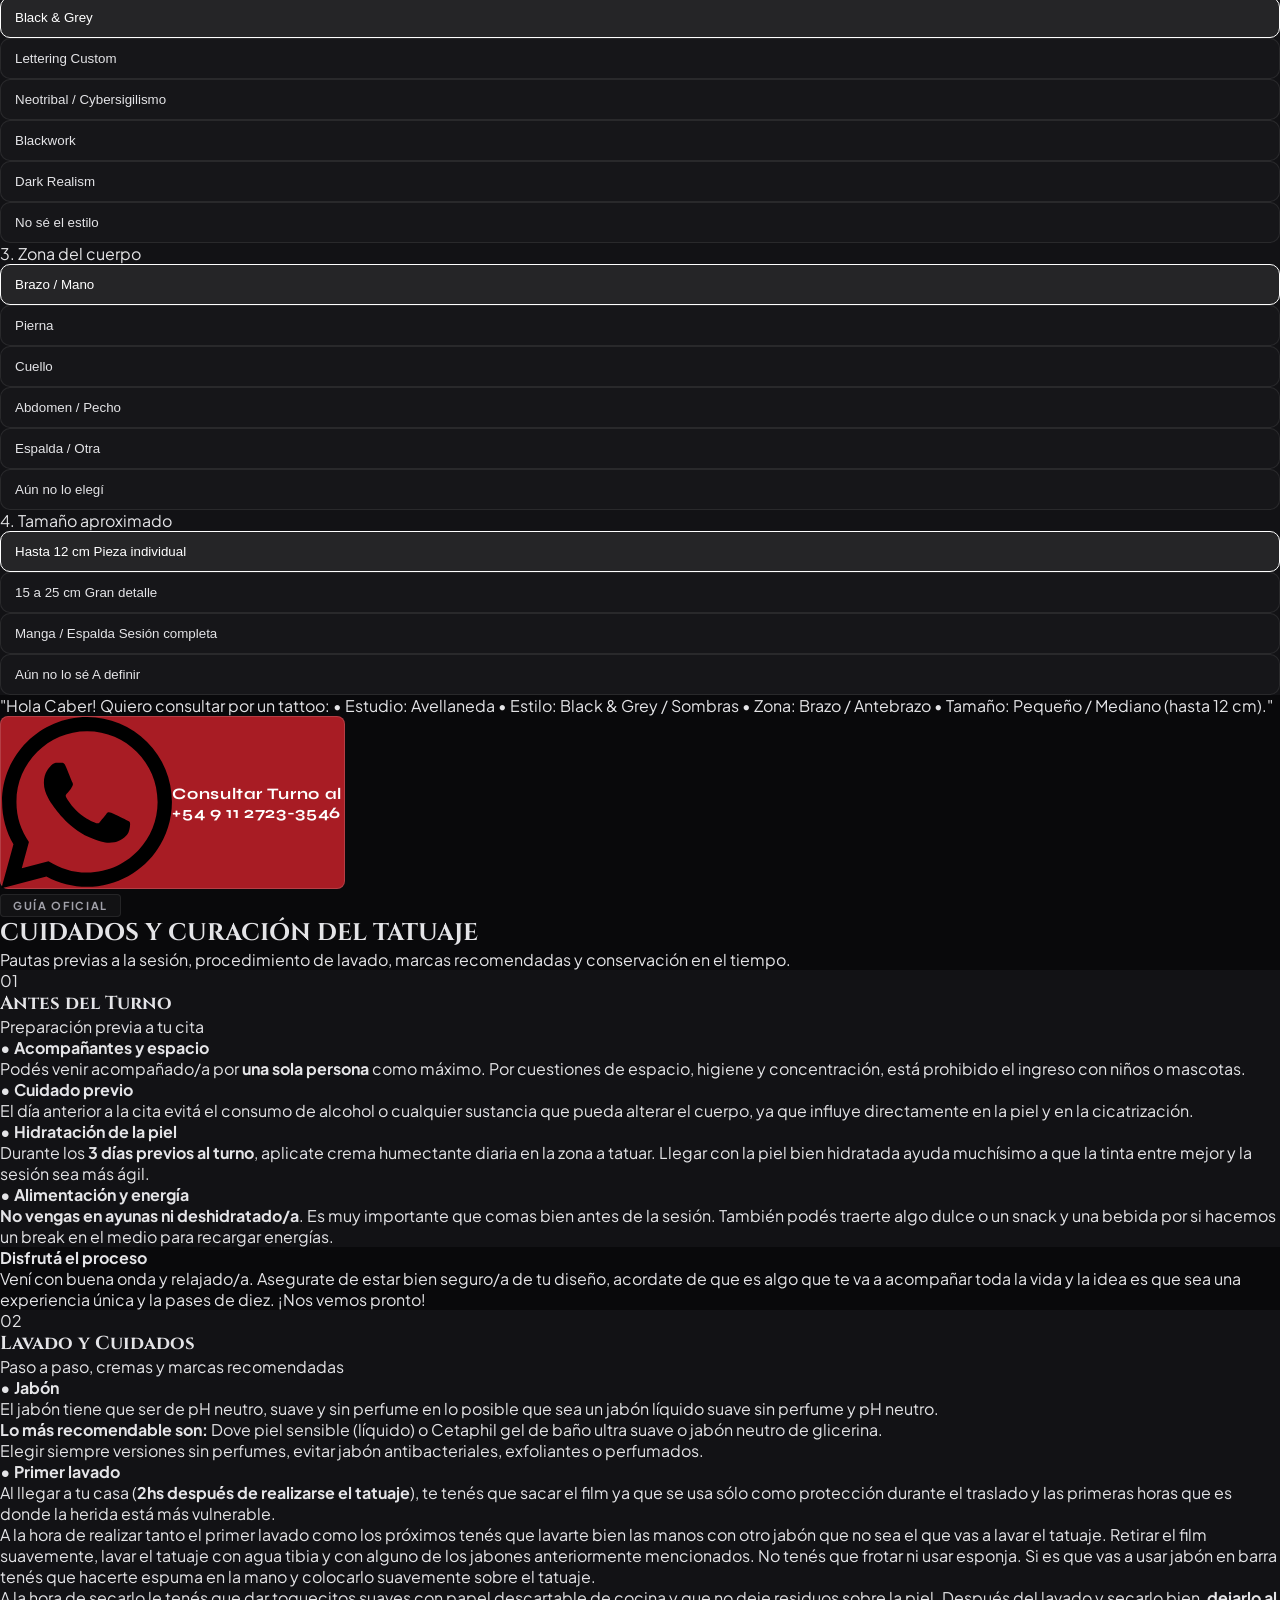
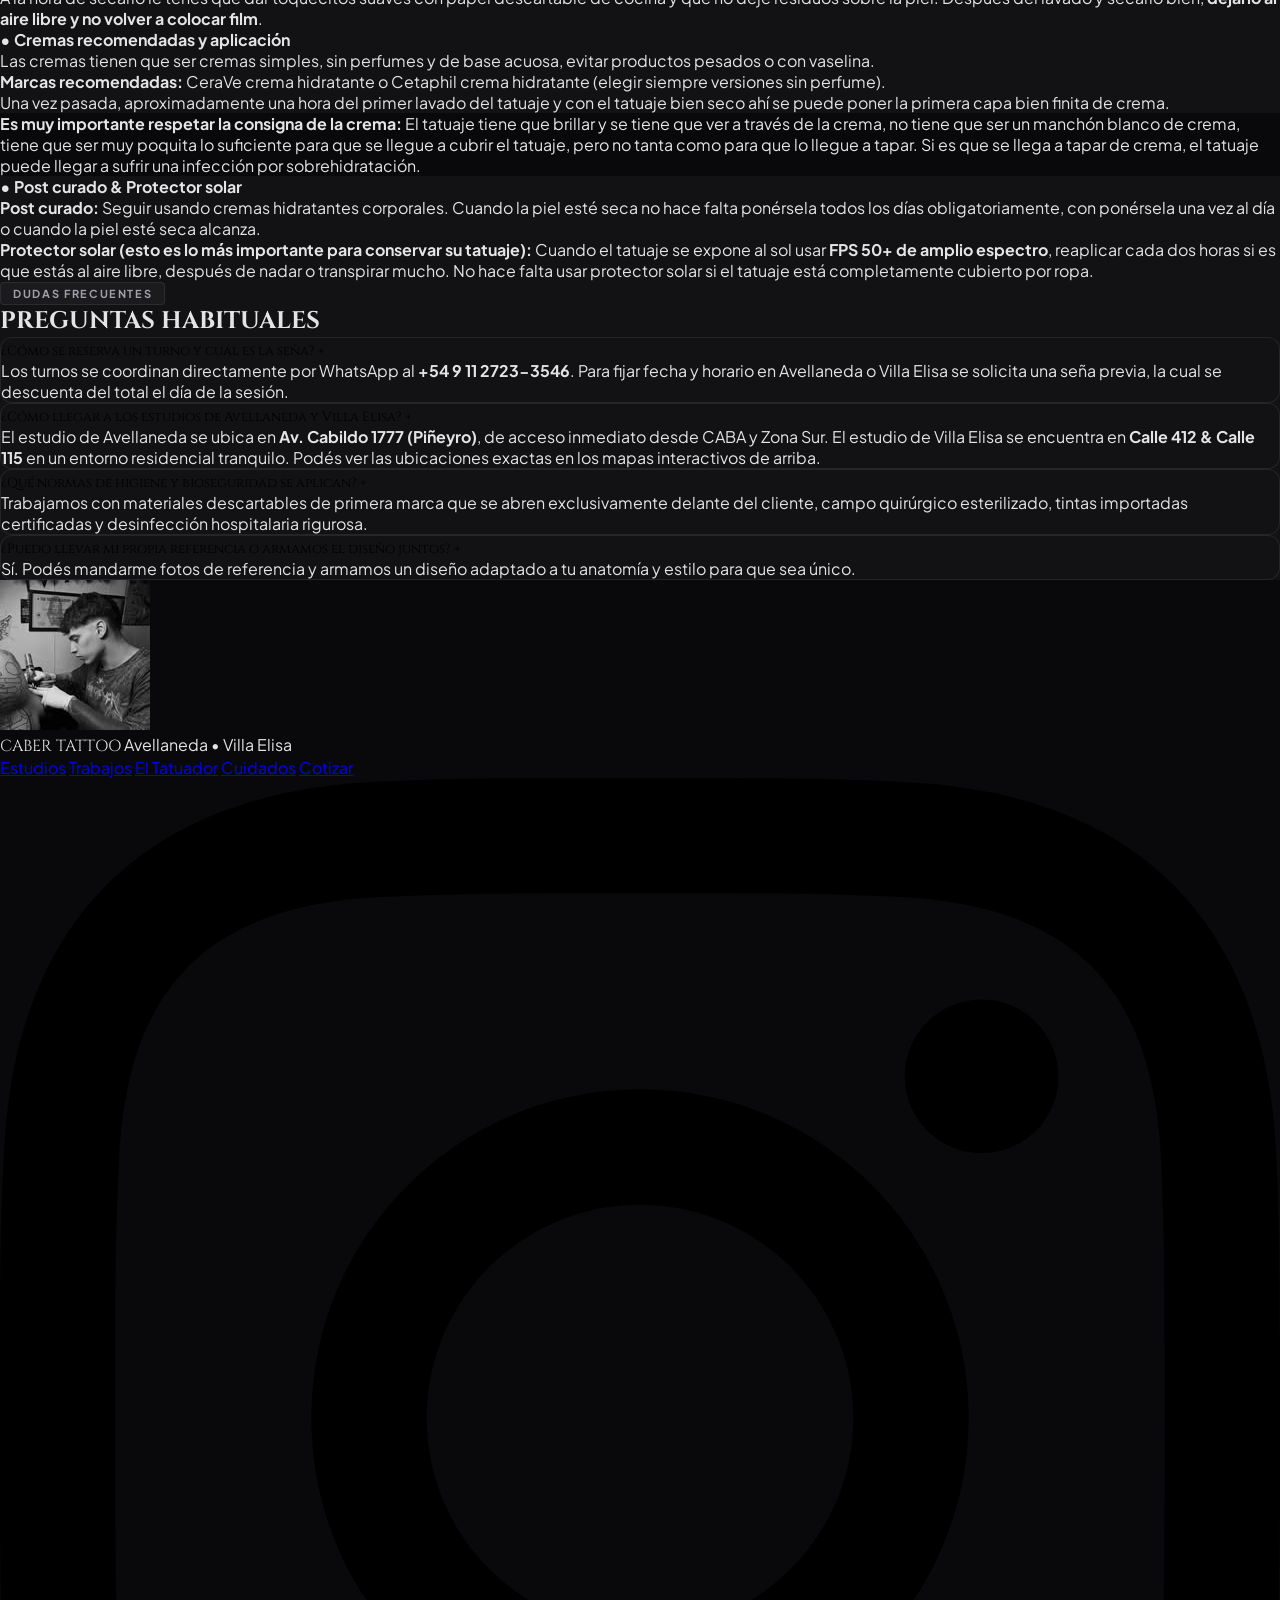
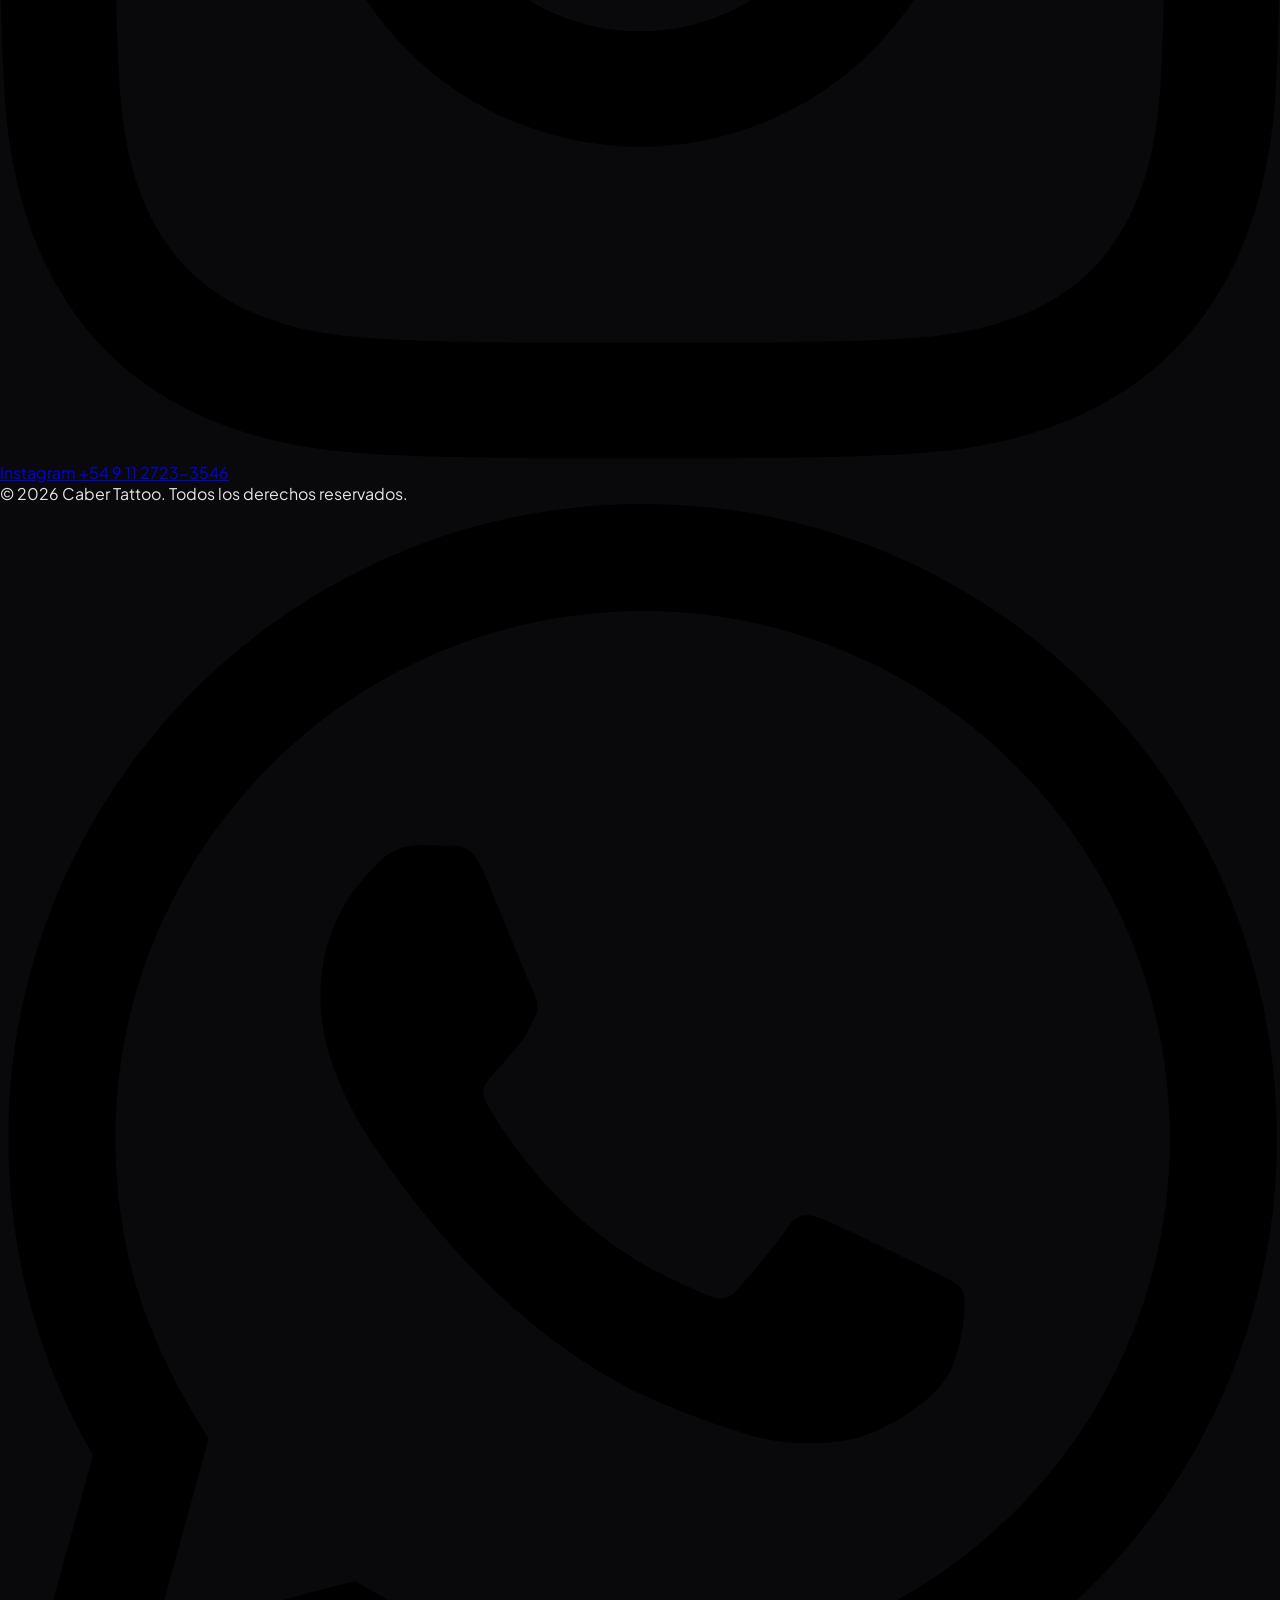
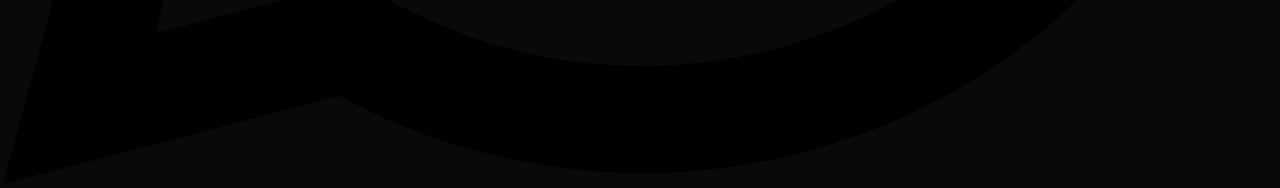
==== commit f3f76f28: "feat(cuidados): agregar seccion completa de cuidados previos, curacion, marcas recomendadas y protec" ====
--- a/index.html
+++ b/index.html
@@ -57,10 +57,11 @@
         </a>
 
         <!-- Desktop Navigation -->
-        <nav class="hidden md:flex items-center gap-8 text-sm font-medium">
+        <nav class="hidden md:flex items-center gap-7 text-sm font-medium">
           <a href="#estudios" class="nav-link">Estudios</a>
           <a href="#portfolio" class="nav-link">Trabajos</a>
           <a href="#sobre-mi" class="nav-link">El Tatuador</a>
+          <a href="#cuidados" class="nav-link">Cuidados</a>
           <a href="#cotizador" class="nav-link">Cotizar Turno</a>
           <a href="#faq" class="nav-link">Preguntas</a>
         </nav>
@@ -93,6 +94,7 @@
       <a href="#estudios" class="block text-sm font-semibold text-gray-300 hover:text-white mobile-link">Estudios (Avellaneda & Villa Elisa)</a>
       <a href="#portfolio" class="block text-sm font-semibold text-gray-300 hover:text-white mobile-link">Galería de Tatuajes</a>
       <a href="#sobre-mi" class="block text-sm font-semibold text-gray-300 hover:text-white mobile-link">El Tatuador</a>
+      <a href="#cuidados" class="block text-sm font-semibold text-gray-300 hover:text-white mobile-link">Cuidados y Curación</a>
       <a href="#cotizador" class="block text-sm font-semibold text-gray-300 hover:text-white mobile-link">Cotizador Interactivo</a>
       <a href="#faq" class="block text-sm font-semibold text-gray-300 hover:text-white mobile-link">Preguntas Frecuentes</a>
       <div class="pt-4 border-t border-border">
@@ -763,6 +765,173 @@
     </div>
   </section>
 
+  <!-- GUÍA DE CUIDADOS Y CURACIÓN DEL TATUAJE -->
+  <section id="cuidados" class="py-20 bg-dark border-t border-border">
+    <div class="max-w-5xl mx-auto px-4 sm:px-6 lg:px-8">
+      
+      <!-- Section Header -->
+      <div class="text-center max-w-2xl mx-auto mb-14 reveal">
+        <span class="section-tag">Guía Oficial</span>
+        <h2 class="font-serif text-2xl sm:text-4xl font-bold uppercase text-white mt-2">
+          CUIDADOS Y CURACIÓN DEL TATUAJE
+        </h2>
+        <p class="text-gray-400 text-xs sm:text-sm mt-2">
+          Pautas previas a la sesión, procedimiento de lavado, marcas recomendadas y conservación en el tiempo.
+        </p>
+      </div>
+
+      <div class="grid grid-cols-1 md:grid-cols-2 gap-8">
+        
+        <!-- COLUMNA 1: ANTES DEL TURNO -->
+        <div class="space-y-6 reveal reveal-left">
+          <div class="p-6 sm:p-8 rounded-2xl bg-surface border border-border space-y-6 h-full flex flex-col justify-between">
+            
+            <div class="space-y-6">
+              <div class="flex items-center gap-3 border-b border-border pb-4">
+                <span class="w-8 h-8 rounded-lg bg-white/5 border border-border flex items-center justify-center text-sm font-bold text-white">01</span>
+                <div>
+                  <h3 class="font-serif text-lg font-bold text-white uppercase">Antes del Turno</h3>
+                  <span class="text-[11px] text-gray-400">Preparación previa a tu cita</span>
+                </div>
+              </div>
+
+              <!-- Acompañantes y espacio -->
+              <div class="space-y-1.5">
+                <h4 class="text-xs font-bold uppercase tracking-wider text-gray-200 flex items-center gap-2">
+                  <span class="text-white font-bold">&bull;</span> Acompañantes y espacio
+                </h4>
+                <p class="text-xs text-gray-400 leading-relaxed pl-3.5">
+                  Podés venir acompañado/a por <strong class="text-white">una sola persona</strong> como máximo. Por cuestiones de espacio, higiene y concentración, está prohibido el ingreso con niños o mascotas.
+                </p>
+              </div>
+
+              <!-- Cuidado previo -->
+              <div class="space-y-1.5">
+                <h4 class="text-xs font-bold uppercase tracking-wider text-gray-200 flex items-center gap-2">
+                  <span class="text-white font-bold">&bull;</span> Cuidado previo
+                </h4>
+                <p class="text-xs text-gray-400 leading-relaxed pl-3.5">
+                  El día anterior a la cita evitá el consumo de alcohol o cualquier sustancia que pueda alterar el cuerpo, ya que influye directamente en la piel y en la cicatrización.
+                </p>
+              </div>
+
+              <!-- Hidratación de la piel -->
+              <div class="space-y-1.5">
+                <h4 class="text-xs font-bold uppercase tracking-wider text-gray-200 flex items-center gap-2">
+                  <span class="text-white font-bold">&bull;</span> Hidratación de la piel
+                </h4>
+                <p class="text-xs text-gray-400 leading-relaxed pl-3.5">
+                  Durante los <strong class="text-white">3 días previos al turno</strong>, aplicate crema humectante diaria en la zona a tatuar. Llegar con la piel bien hidratada ayuda muchísimo a que la tinta entre mejor y la sesión sea más ágil.
+                </p>
+              </div>
+
+              <!-- Alimentación y energía -->
+              <div class="space-y-1.5">
+                <h4 class="text-xs font-bold uppercase tracking-wider text-gray-200 flex items-center gap-2">
+                  <span class="text-white font-bold">&bull;</span> Alimentación y energía
+                </h4>
+                <p class="text-xs text-gray-400 leading-relaxed pl-3.5">
+                  <strong class="text-white">No vengas en ayunas ni deshidratado/a</strong>. Es muy importante que comas bien antes de la sesión. También podés traerte algo dulce o un snack y una bebida por si hacemos un break en el medio para recargar energías.
+                </p>
+              </div>
+            </div>
+
+            <!-- Disfrutá el proceso -->
+            <div class="p-4 rounded-xl bg-dark border border-border/80 mt-4">
+              <h4 class="text-xs font-bold uppercase tracking-wider text-gray-200 mb-1">
+                Disfrutá el proceso
+              </h4>
+              <p class="text-xs text-gray-400 leading-relaxed">
+                Vení con buena onda y relajado/a. Asegurate de estar bien seguro/a de tu diseño, acordate de que es algo que te va a acompañar toda la vida y la idea es que sea una experiencia única y la pases de diez. ¡Nos vemos pronto!
+              </p>
+            </div>
+
+          </div>
+        </div>
+
+        <!-- COLUMNA 2: LAVADO Y CUIDADOS DEL TATUAJE -->
+        <div class="space-y-6 reveal reveal-right">
+          <div class="p-6 sm:p-8 rounded-2xl bg-surface border border-border space-y-6">
+            
+            <div class="flex items-center gap-3 border-b border-border pb-4">
+              <span class="w-8 h-8 rounded-lg bg-white/5 border border-border flex items-center justify-center text-sm font-bold text-white">02</span>
+              <div>
+                <h3 class="font-serif text-lg font-bold text-white uppercase">Lavado y Cuidados</h3>
+                <span class="text-[11px] text-gray-400">Paso a paso, cremas y marcas recomendadas</span>
+              </div>
+            </div>
+
+            <!-- Jabón y marcas recomendadas -->
+            <div class="space-y-2">
+              <h4 class="text-xs font-bold uppercase tracking-wider text-gray-200 flex items-center gap-2">
+                <span class="text-white font-bold">&bull;</span> Jabón
+              </h4>
+              <p class="text-xs text-gray-400 leading-relaxed pl-3.5">
+                El jabón tiene que ser de pH neutro, suave y sin perfume en lo posible que sea un jabón líquido suave sin perfume y pH neutro.
+              </p>
+              <div class="pl-3.5 space-y-1 text-xs text-gray-300">
+                <p><strong class="text-white">Lo más recomendable son:</strong> Dove piel sensible (líquido) o Cetaphil gel de baño ultra suave o jabón neutro de glicerina.</p>
+                <p class="text-gray-400">Elegir siempre versiones sin perfumes, evitar jabón antibacteriales, exfoliantes o perfumados.</p>
+              </div>
+            </div>
+
+            <!-- Primer lavado -->
+            <div class="space-y-1.5">
+              <h4 class="text-xs font-bold uppercase tracking-wider text-gray-200 flex items-center gap-2">
+                <span class="text-white font-bold">&bull;</span> Primer lavado
+              </h4>
+              <p class="text-xs text-gray-400 leading-relaxed pl-3.5">
+                Al llegar a tu casa (<strong class="text-white">2hs después de realizarse el tatuaje</strong>), te tenés que sacar el film ya que se usa sólo como protección durante el traslado y las primeras horas que es donde la herida está más vulnerable.
+              </p>
+              <p class="text-xs text-gray-400 leading-relaxed pl-3.5">
+                A la hora de realizar tanto el primer lavado como los próximos tenés que lavarte bien las manos con otro jabón que no sea el que vas a lavar el tatuaje. Retirar el film suavemente, lavar el tatuaje con agua tibia y con alguno de los jabones anteriormente mencionados. No tenés que frotar ni usar esponja. Si es que vas a usar jabón en barra tenés que hacerte espuma en la mano y colocarlo suavemente sobre el tatuaje.
+              </p>
+              <p class="text-xs text-gray-400 leading-relaxed pl-3.5">
+                A la hora de secarlo le tenés que dar toquecitos suaves con papel descartable de cocina y que no deje residuos sobre la piel. Después del lavado y secarlo bien, <strong class="text-white">dejarlo al aire libre y no volver a colocar film</strong>.
+              </p>
+            </div>
+
+            <!-- Cremas y marcas recomendadas -->
+            <div class="space-y-2">
+              <h4 class="text-xs font-bold uppercase tracking-wider text-gray-200 flex items-center gap-2">
+                <span class="text-white font-bold">&bull;</span> Cremas recomendadas y aplicación
+              </h4>
+              <p class="text-xs text-gray-400 leading-relaxed pl-3.5">
+                Las cremas tienen que ser cremas simples, sin perfumes y de base acuosa, evitar productos pesados o con vaselina.
+              </p>
+              <div class="pl-3.5 space-y-1 text-xs text-gray-300">
+                <p><strong class="text-white">Marcas recomendadas:</strong> CeraVe crema hidratante o Cetaphil crema hidratante (elegir siempre versiones sin perfume).</p>
+              </div>
+              <p class="text-xs text-gray-400 leading-relaxed pl-3.5">
+                Una vez pasada, aproximadamente una hora del primer lavado del tatuaje y con el tatuaje bien seco ahí se puede poner la primera capa bien finita de crema.
+              </p>
+              <div class="p-3 rounded-lg bg-dark border border-white/10 text-xs text-gray-300 leading-relaxed ml-3.5">
+                <strong class="text-white block mb-1">Es muy importante respetar la consigna de la crema:</strong>
+                El tatuaje tiene que brillar y se tiene que ver a través de la crema, no tiene que ser un manchón blanco de crema, tiene que ser muy poquita lo suficiente para que se llegue a cubrir el tatuaje, pero no tanta como para que lo llegue a tapar. Si es que se llega a tapar de crema, el tatuaje puede llegar a sufrir una infección por sobrehidratación.
+              </div>
+            </div>
+
+            <!-- Post curado y Protector solar -->
+            <div class="space-y-2 pt-2 border-t border-border">
+              <h4 class="text-xs font-bold uppercase tracking-wider text-gray-200 flex items-center gap-2">
+                <span class="text-white font-bold">&bull;</span> Post curado & Protector solar
+              </h4>
+              <p class="text-xs text-gray-400 leading-relaxed pl-3.5">
+                <strong class="text-white">Post curado:</strong> Seguir usando cremas hidratantes corporales. Cuando la piel esté seca no hace falta ponérsela todos los días obligatoriamente, con ponérsela una vez al día o cuando la piel esté seca alcanza.
+              </p>
+              <p class="text-xs text-gray-400 leading-relaxed pl-3.5">
+                <strong class="text-white">Protector solar (esto es lo más importante para conservar su tatuaje):</strong> Cuando el tatuaje se expone al sol usar <strong class="text-white">FPS 50+ de amplio espectro</strong>, reaplicar cada dos horas si es que estás al aire libre, después de nadar o transpirar mucho. No hace falta usar protector solar si el tatuaje está completamente cubierto por ropa.
+              </p>
+            </div>
+
+          </div>
+        </div>
+
+      </div>
+
+    </div>
+  </section>
+
   <!-- FAQ SECTION -->
   <section id="faq" class="py-20 bg-surface border-t border-border">
     <div class="max-w-3xl mx-auto px-4 sm:px-6 lg:px-8">
@@ -836,6 +1005,8 @@
       <div class="flex items-center gap-6">
         <a href="#estudios" class="hover:text-white transition-colors">Estudios</a>
         <a href="#portfolio" class="hover:text-white transition-colors">Trabajos</a>
+        <a href="#sobre-mi" class="hover:text-white transition-colors">El Tatuador</a>
+        <a href="#cuidados" class="hover:text-white transition-colors">Cuidados</a>
         <a href="#cotizador" class="hover:text-white transition-colors">Cotizar</a>
         <a href="https://www.instagram.com/cabertattoo/" target="_blank" rel="noopener noreferrer" class="hover:text-white transition-colors flex items-center gap-1.5 font-medium">
           <svg class="w-3.5 h-3.5 fill-current" viewBox="0 0 24 24"><path d="M12 2.163c3.204 0 3.584.012 4.85.07 3.252.148 4.771 1.691 4.919 4.919.058 1.265.069 1.645.069 4.849 0 3.205-.012 3.584-.069 4.849-.149 3.225-1.664 4.771-4.919 4.919-1.266.058-1.644.07-4.85.07-3.204 0-3.584-.012-4.849-.07-3.26-.149-4.771-1.699-4.919-4.92-.058-1.265-.07-1.644-.07-4.849 0-3.204.013-3.583.07-4.849.149-3.227 1.664-4.771 4.919-4.919 1.266-.057 1.645-.069 4.849-.069zm0-2.163c-3.259 0-3.667.014-4.947.072-4.358.2-6.78 2.618-6.98 6.98-.059 1.281-.073 1.689-.073 4.948 0 3.259.014 3.668.072 4.948.2 4.358 2.618 6.78 6.98 6.98 1.281.058 1.689.072 4.948.072 3.259 0 3.668-.014 4.948-.072 4.354-.2 6.782-2.618 6.979-6.98.059-1.28.073-1.689.073-4.948 0-3.259-.014-3.667-.072-4.947-.196-4.354-2.617-6.78-6.979-6.98-1.281-.059-1.69-.073-4.949-.073zm0 5.838c-3.403 0-6.162 2.759-6.162 6.162s2.759 6.163 6.162 6.163 6.162-2.759 6.162-6.163c0-3.403-2.759-6.162-6.162-6.162zm0 10.162c-2.209 0-4-1.79-4-4 0-2.209 1.791-4 4-4s4 1.791 4 4c0 2.21-1.791 4-4 4zm6.406-11.845c-.796 0-1.441.645-1.441 1.44s.645 1.44 1.441 1.44c.795 0 1.439-.645 1.439-1.44s-.644-1.44-1.439-1.44z"/></svg>
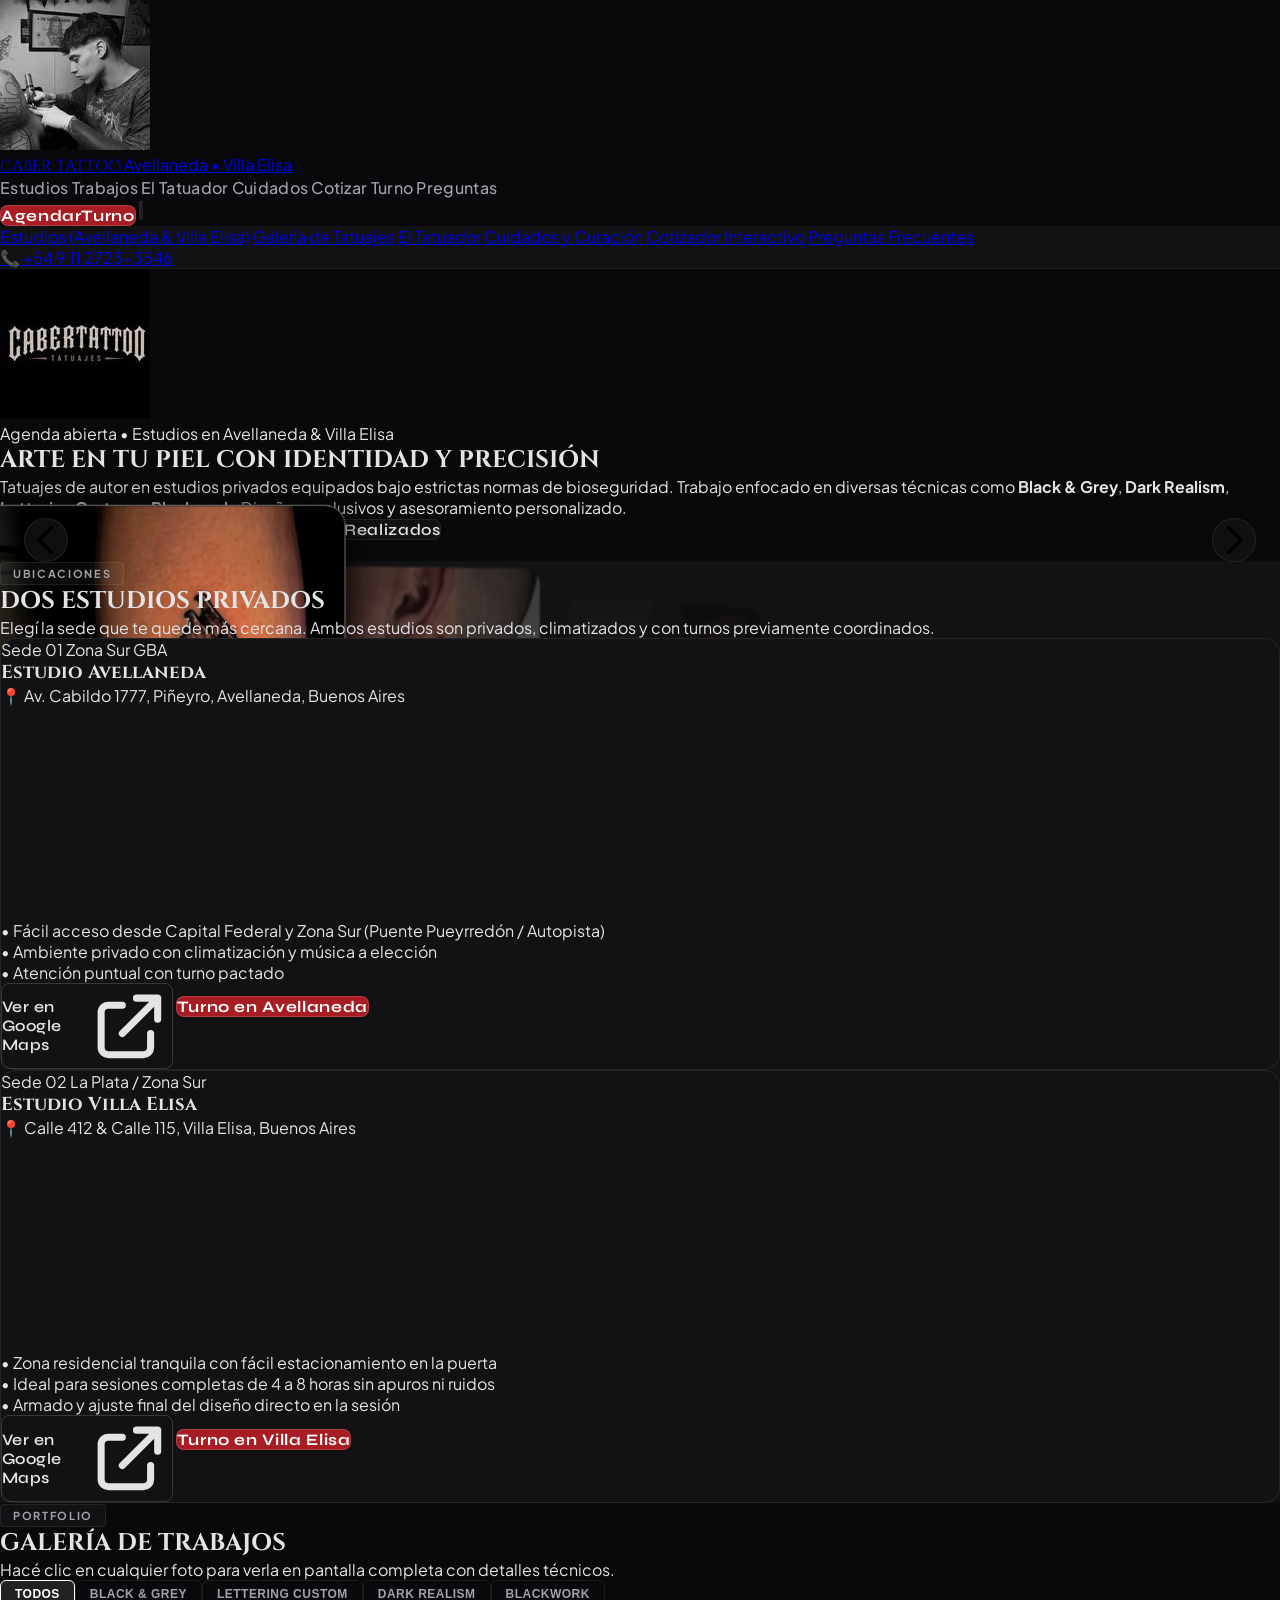
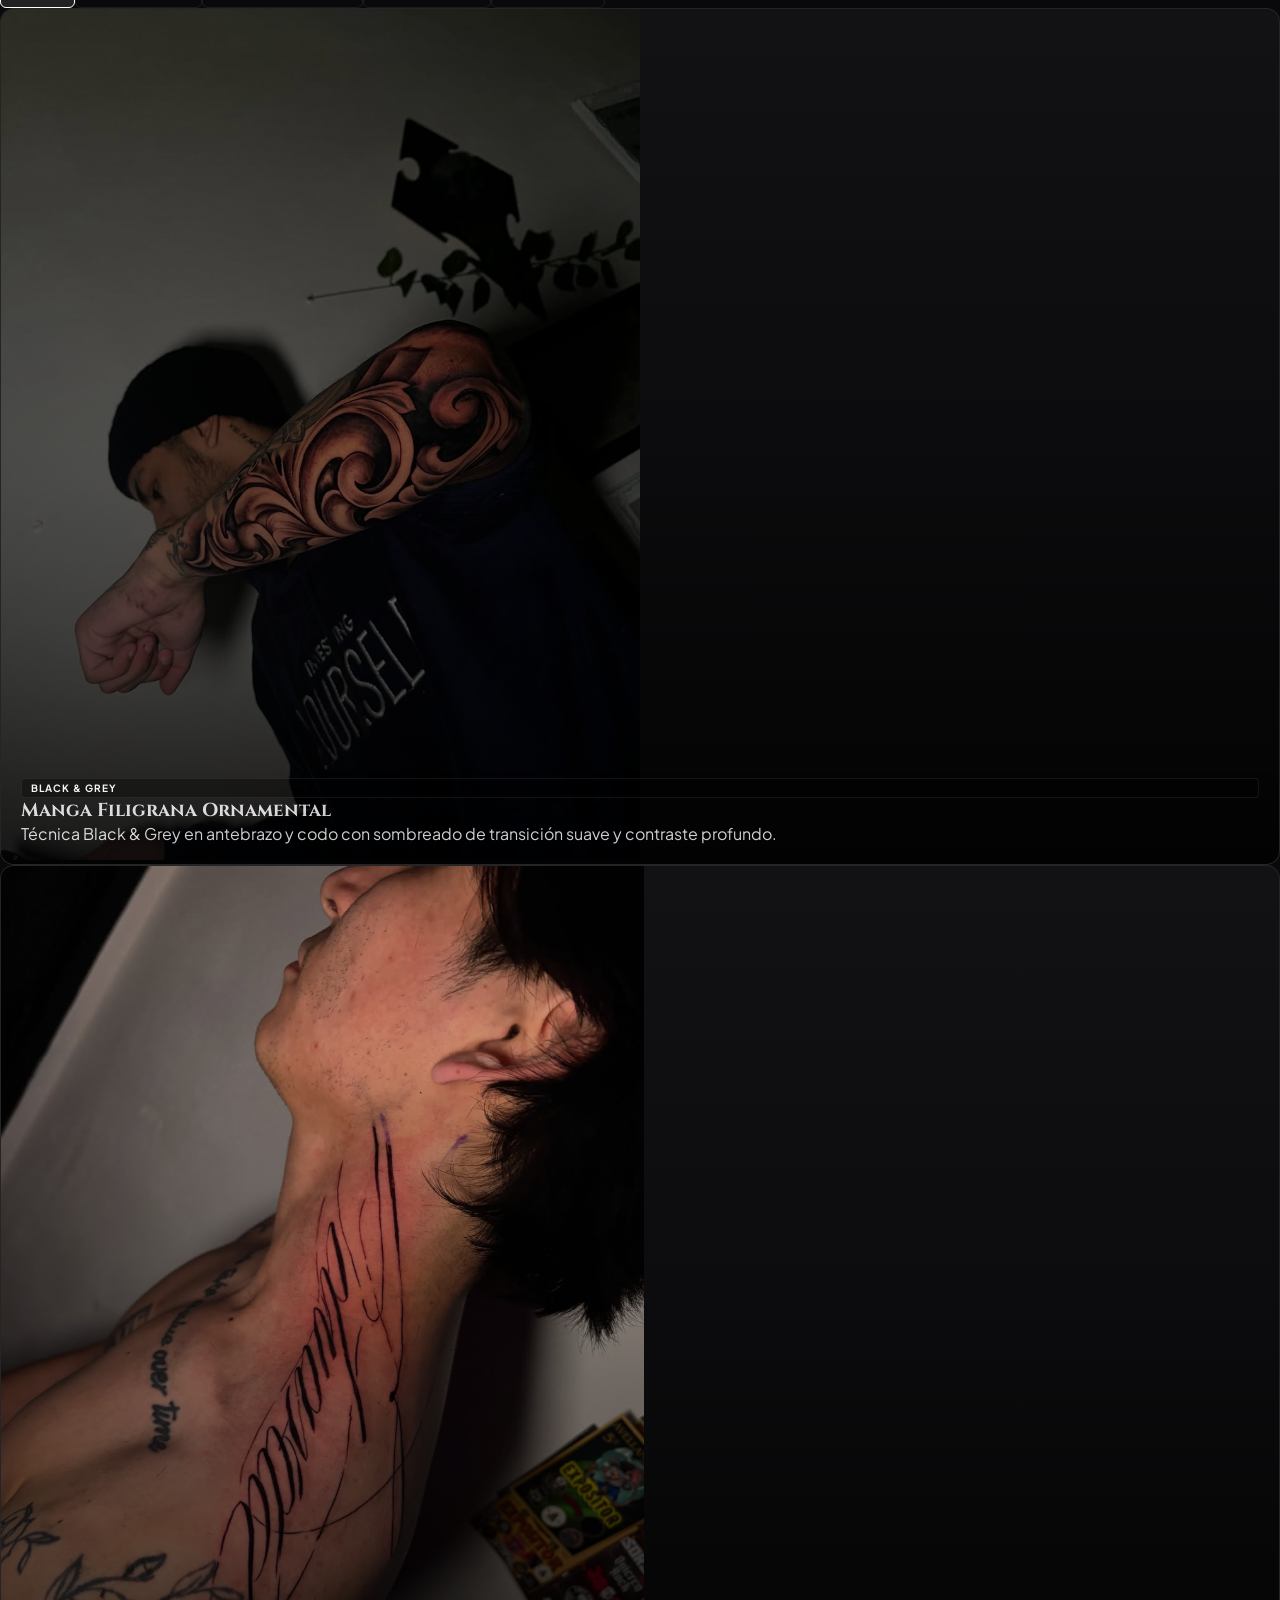
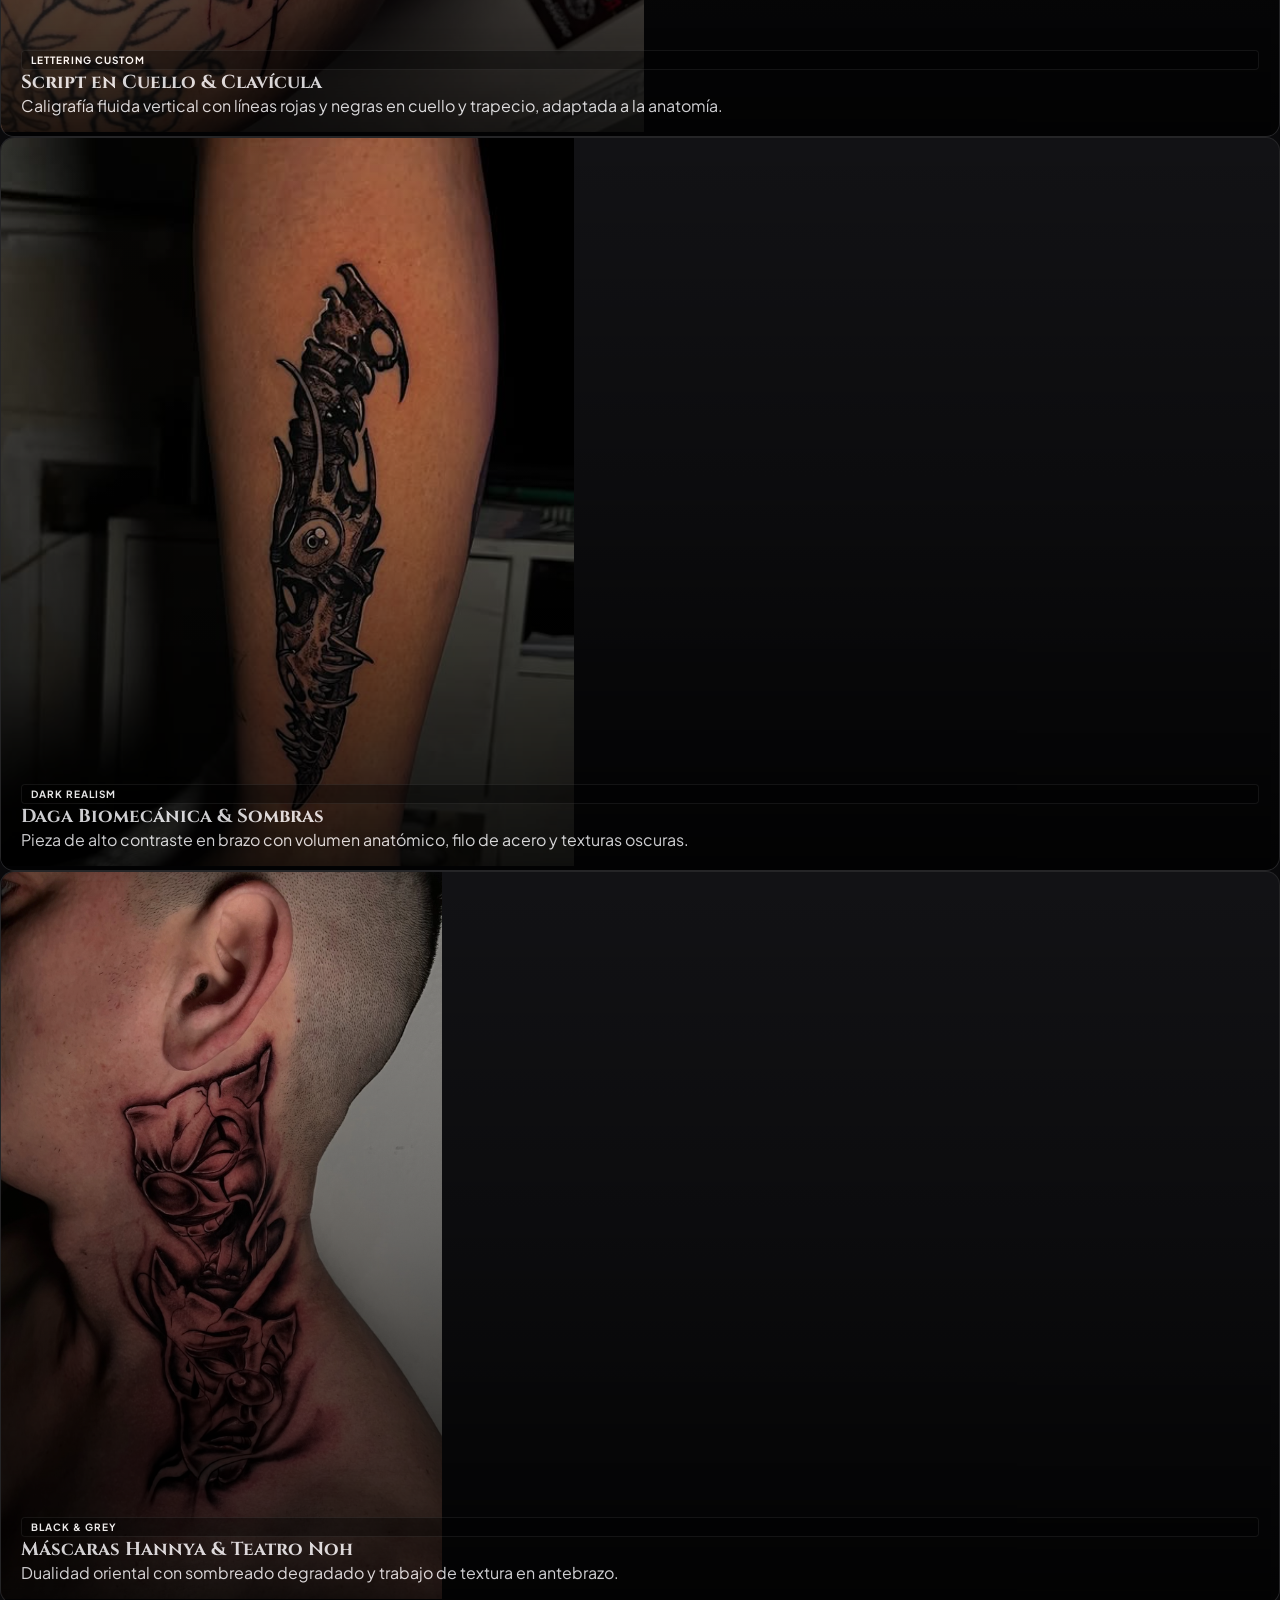
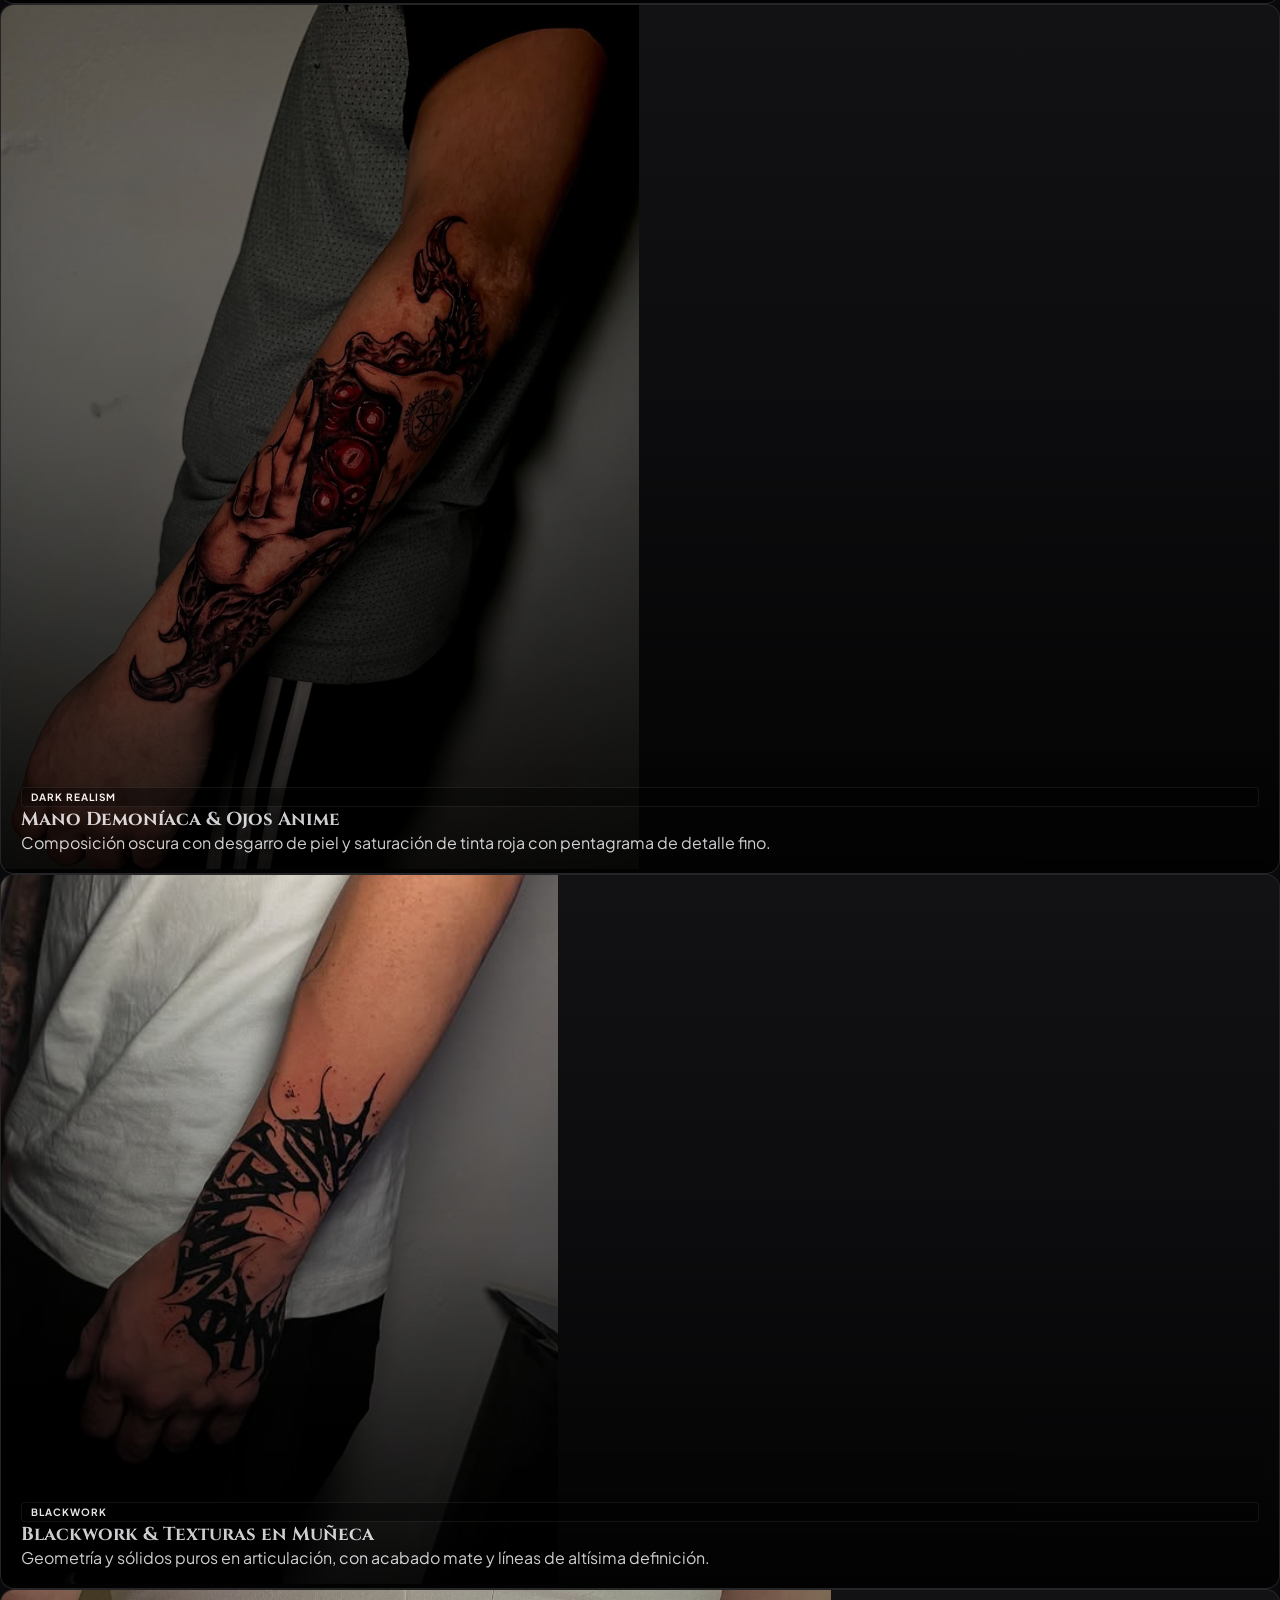
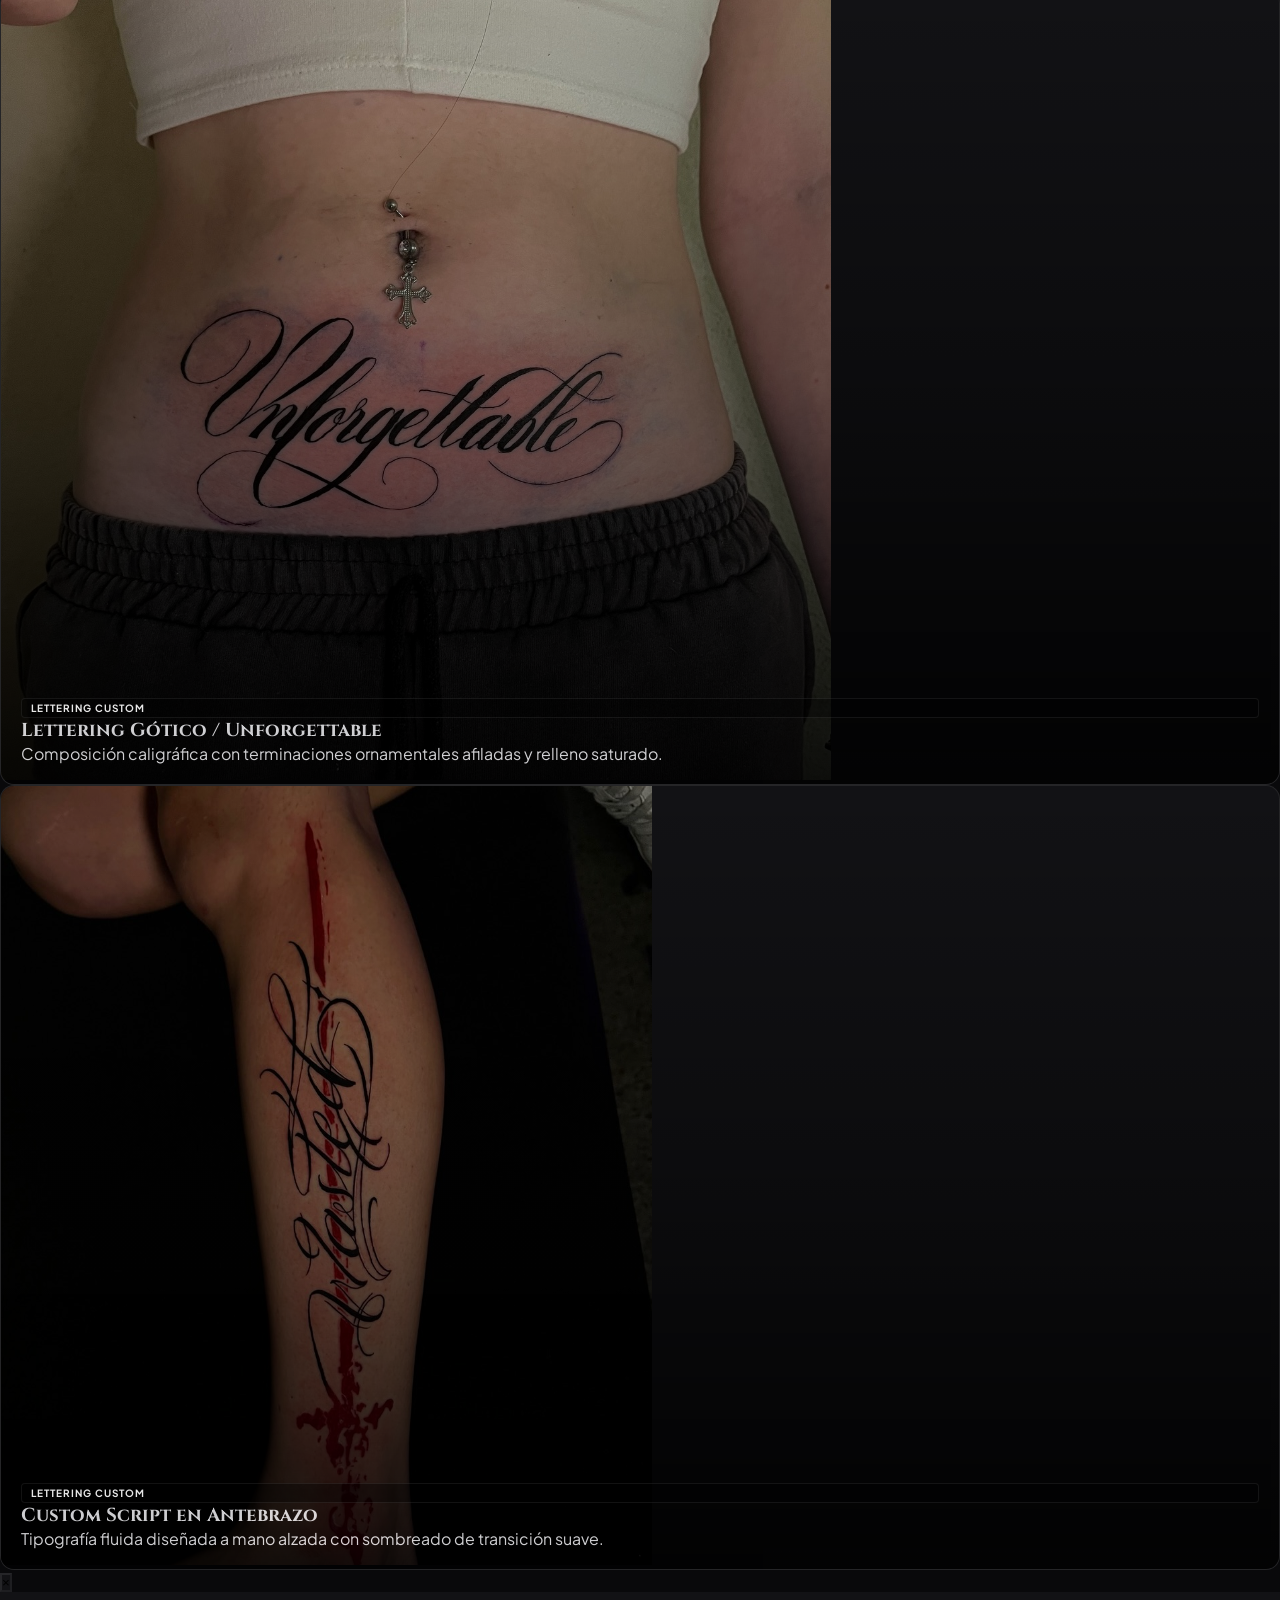
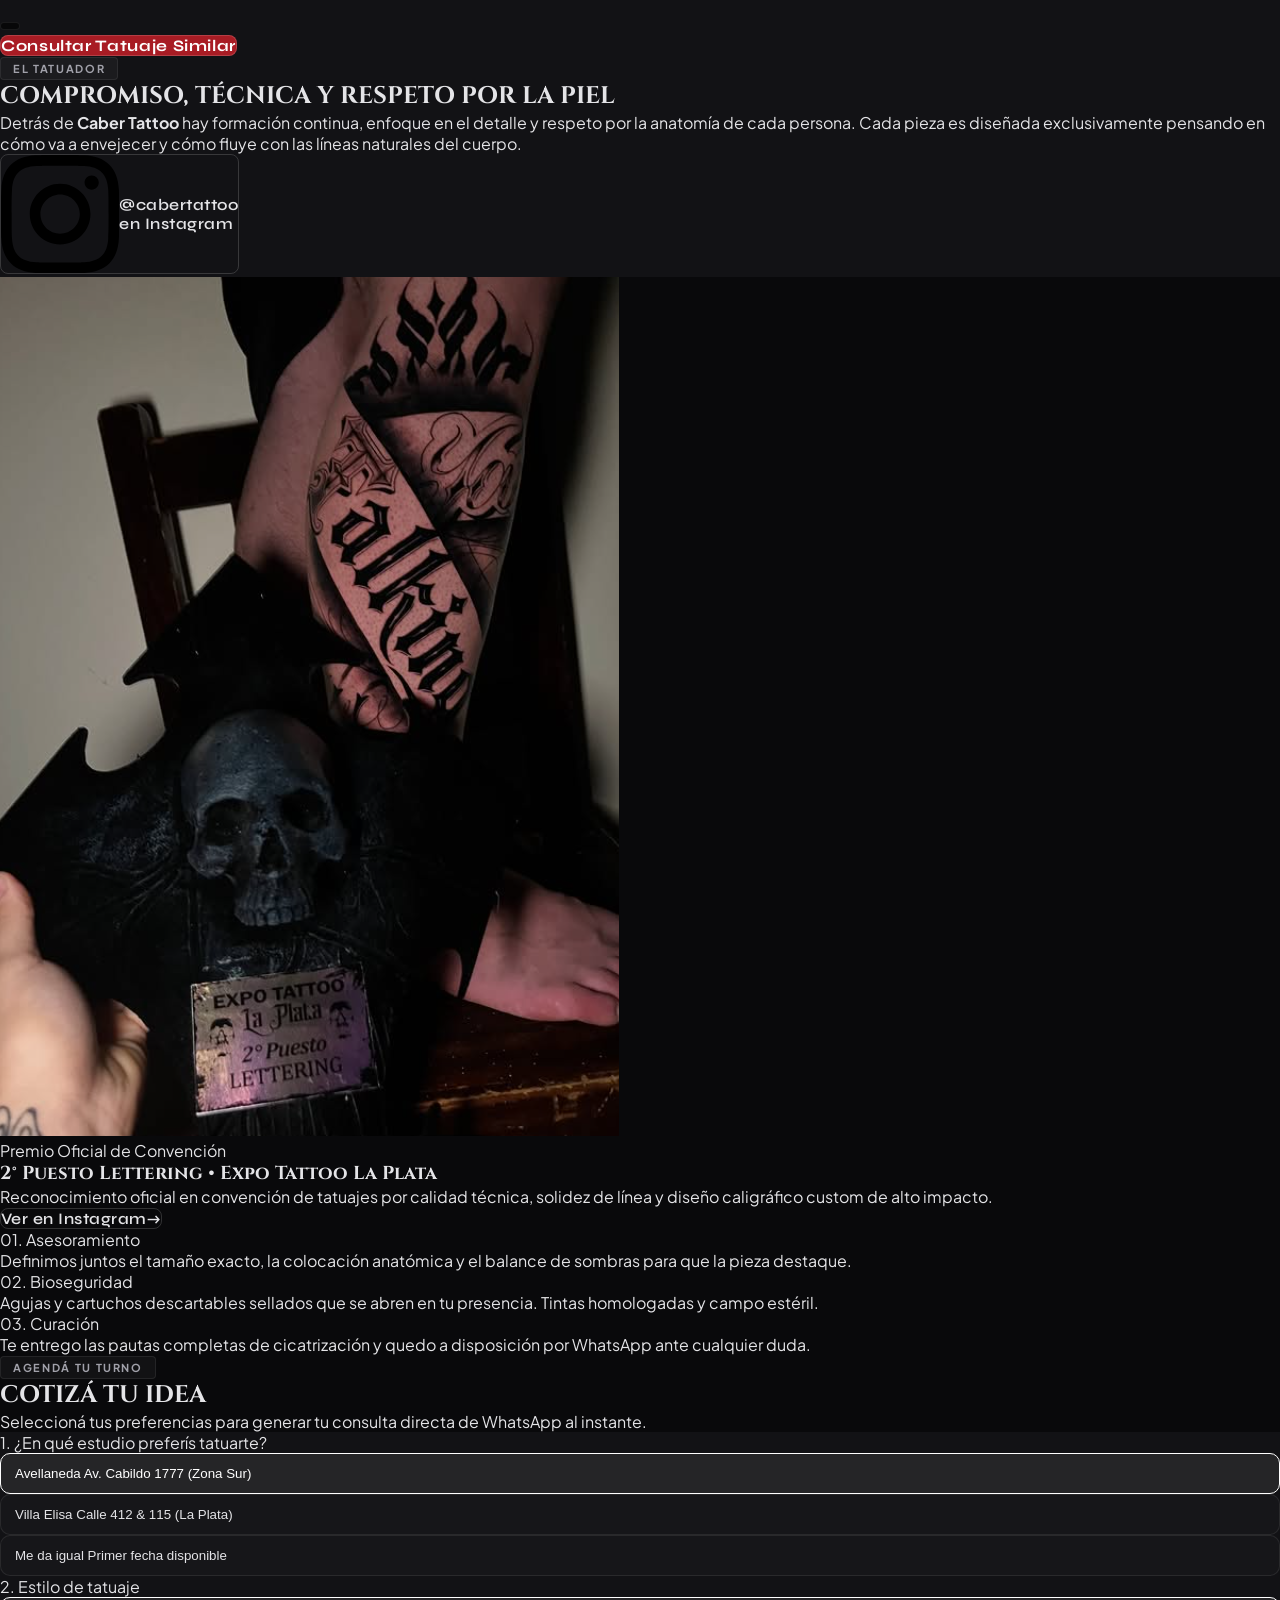
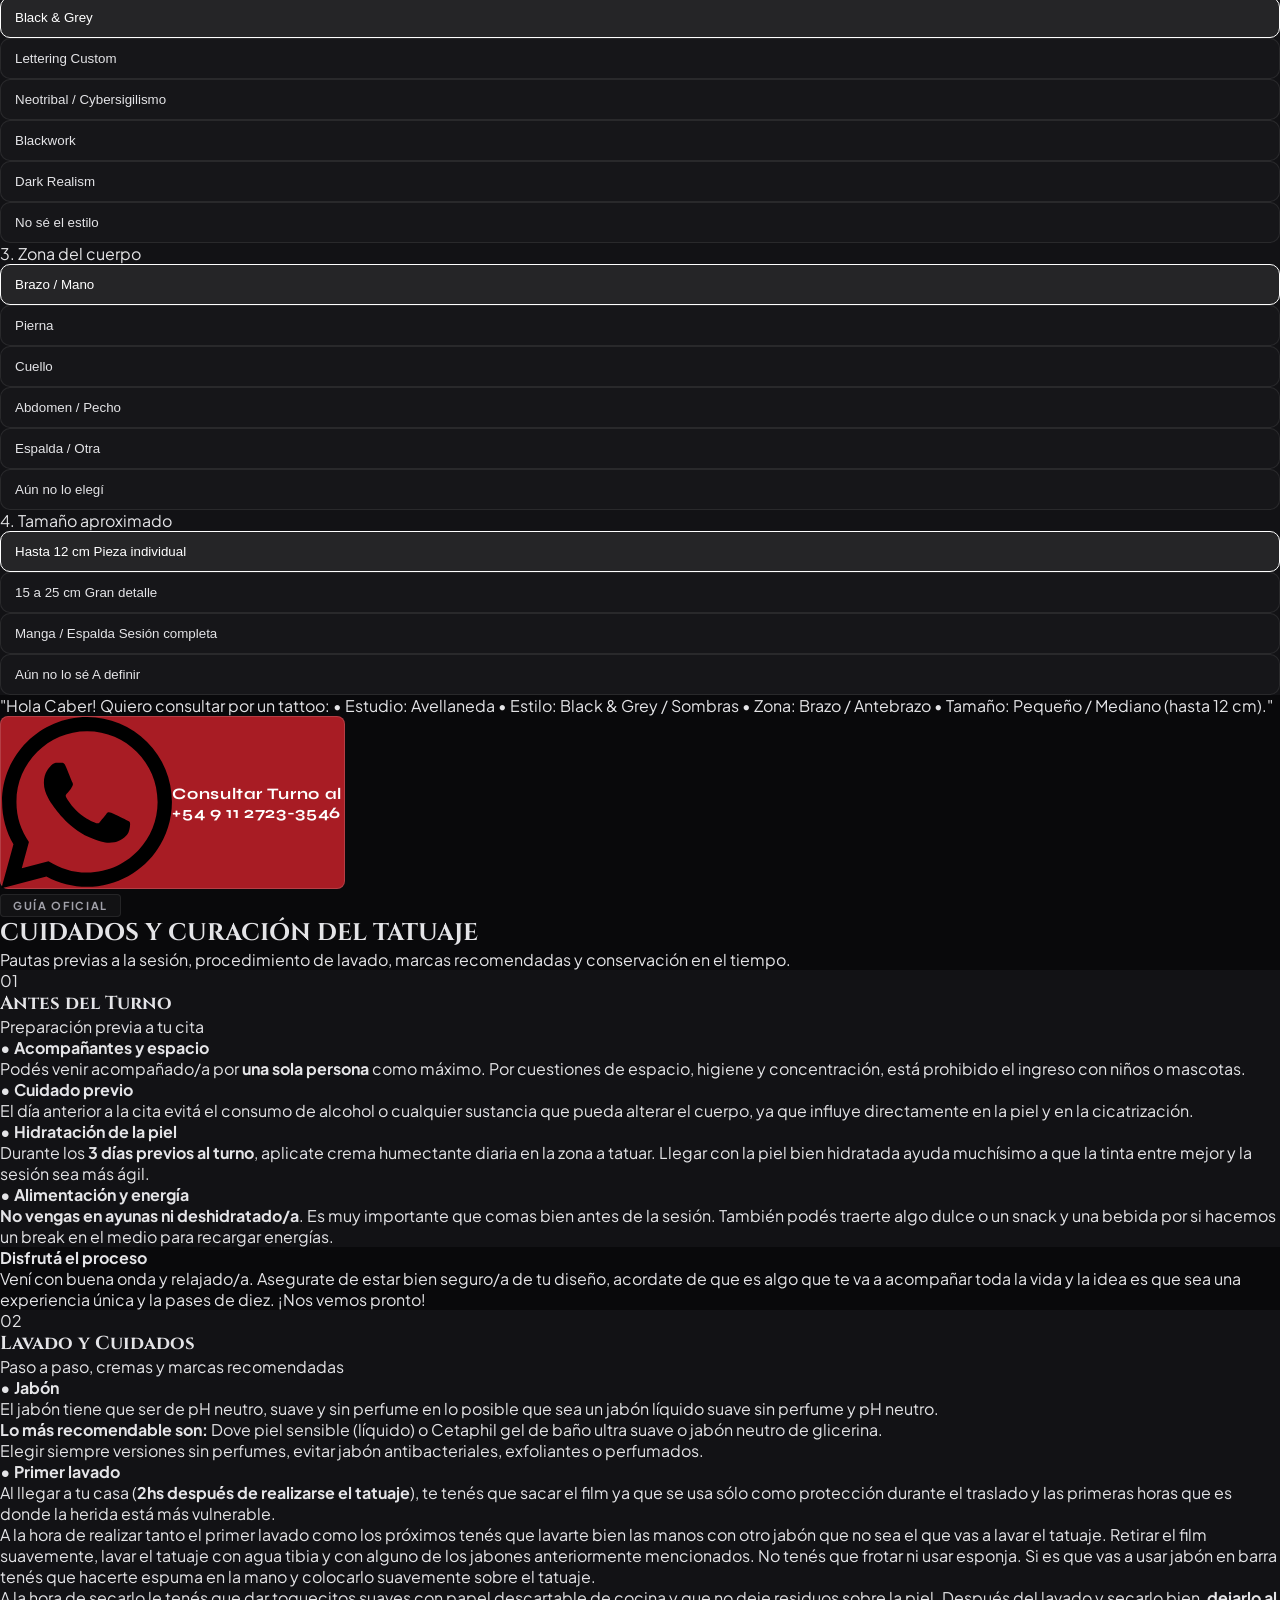
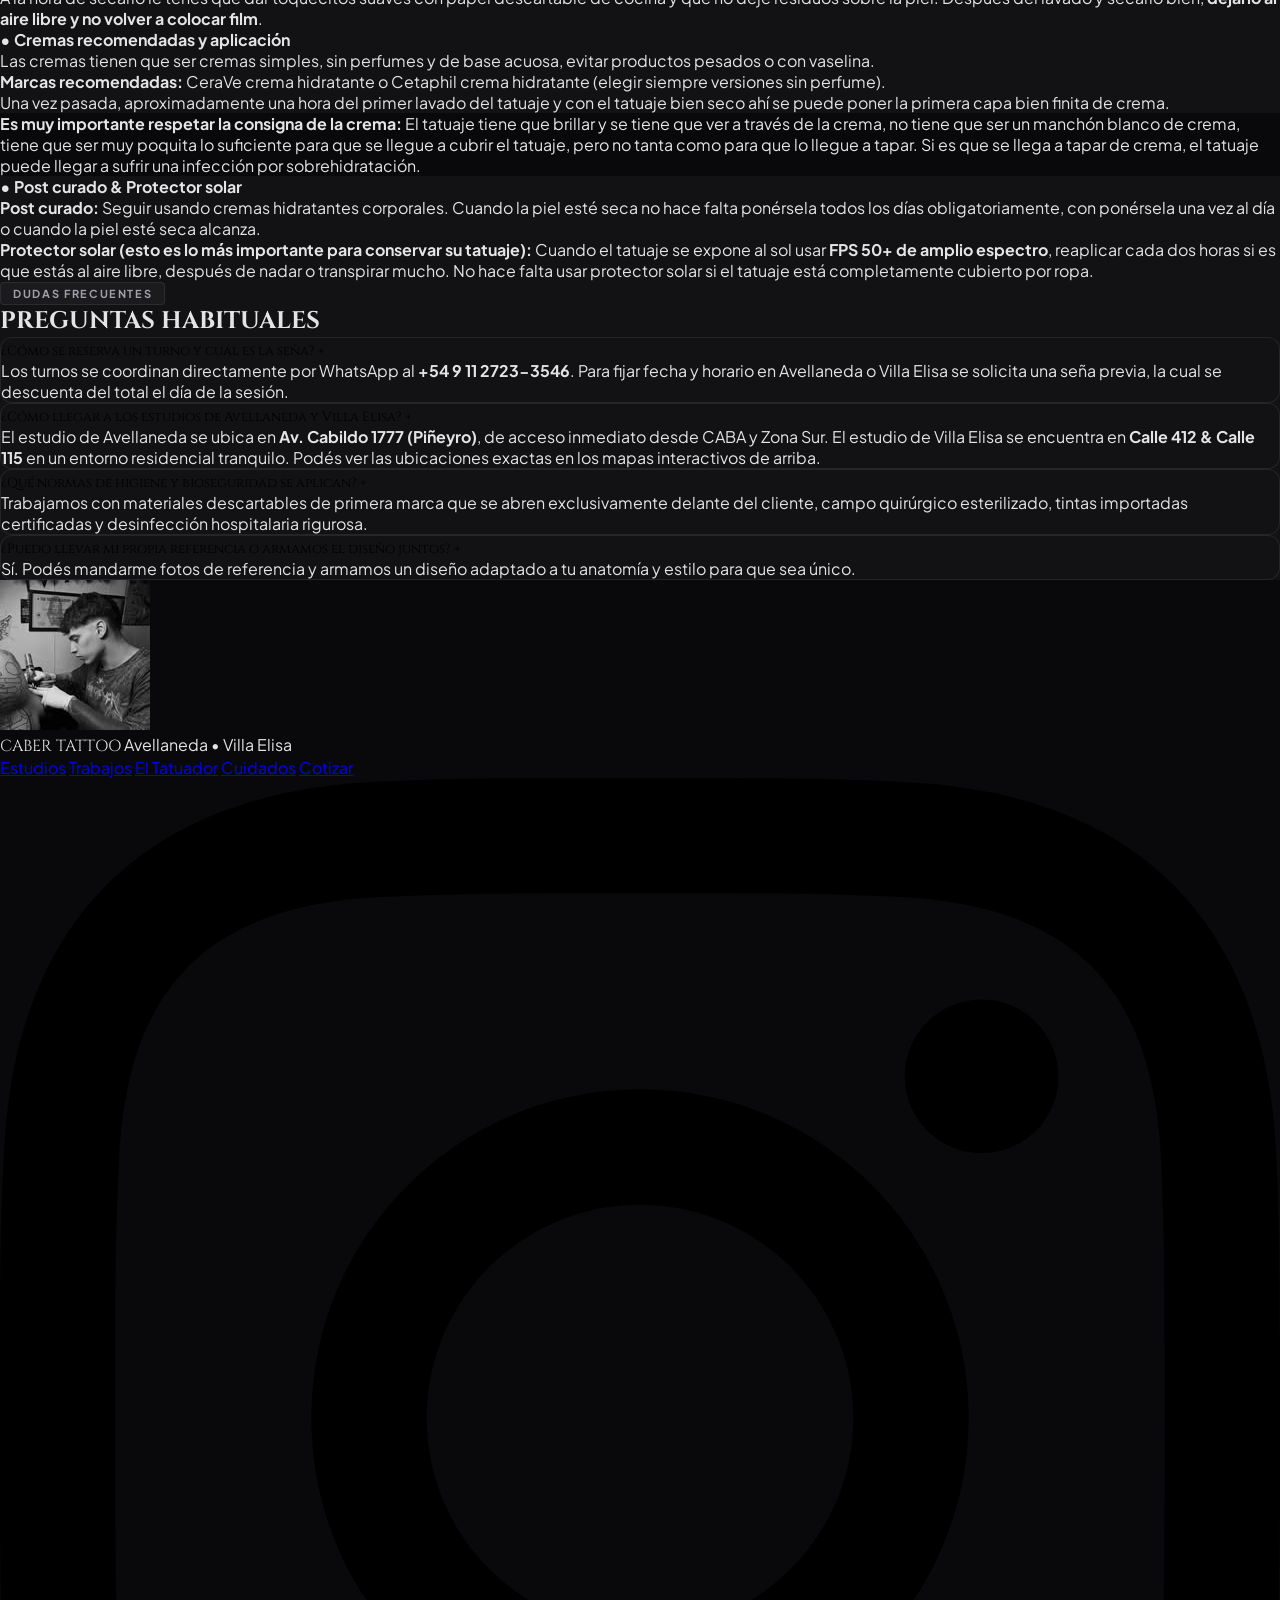
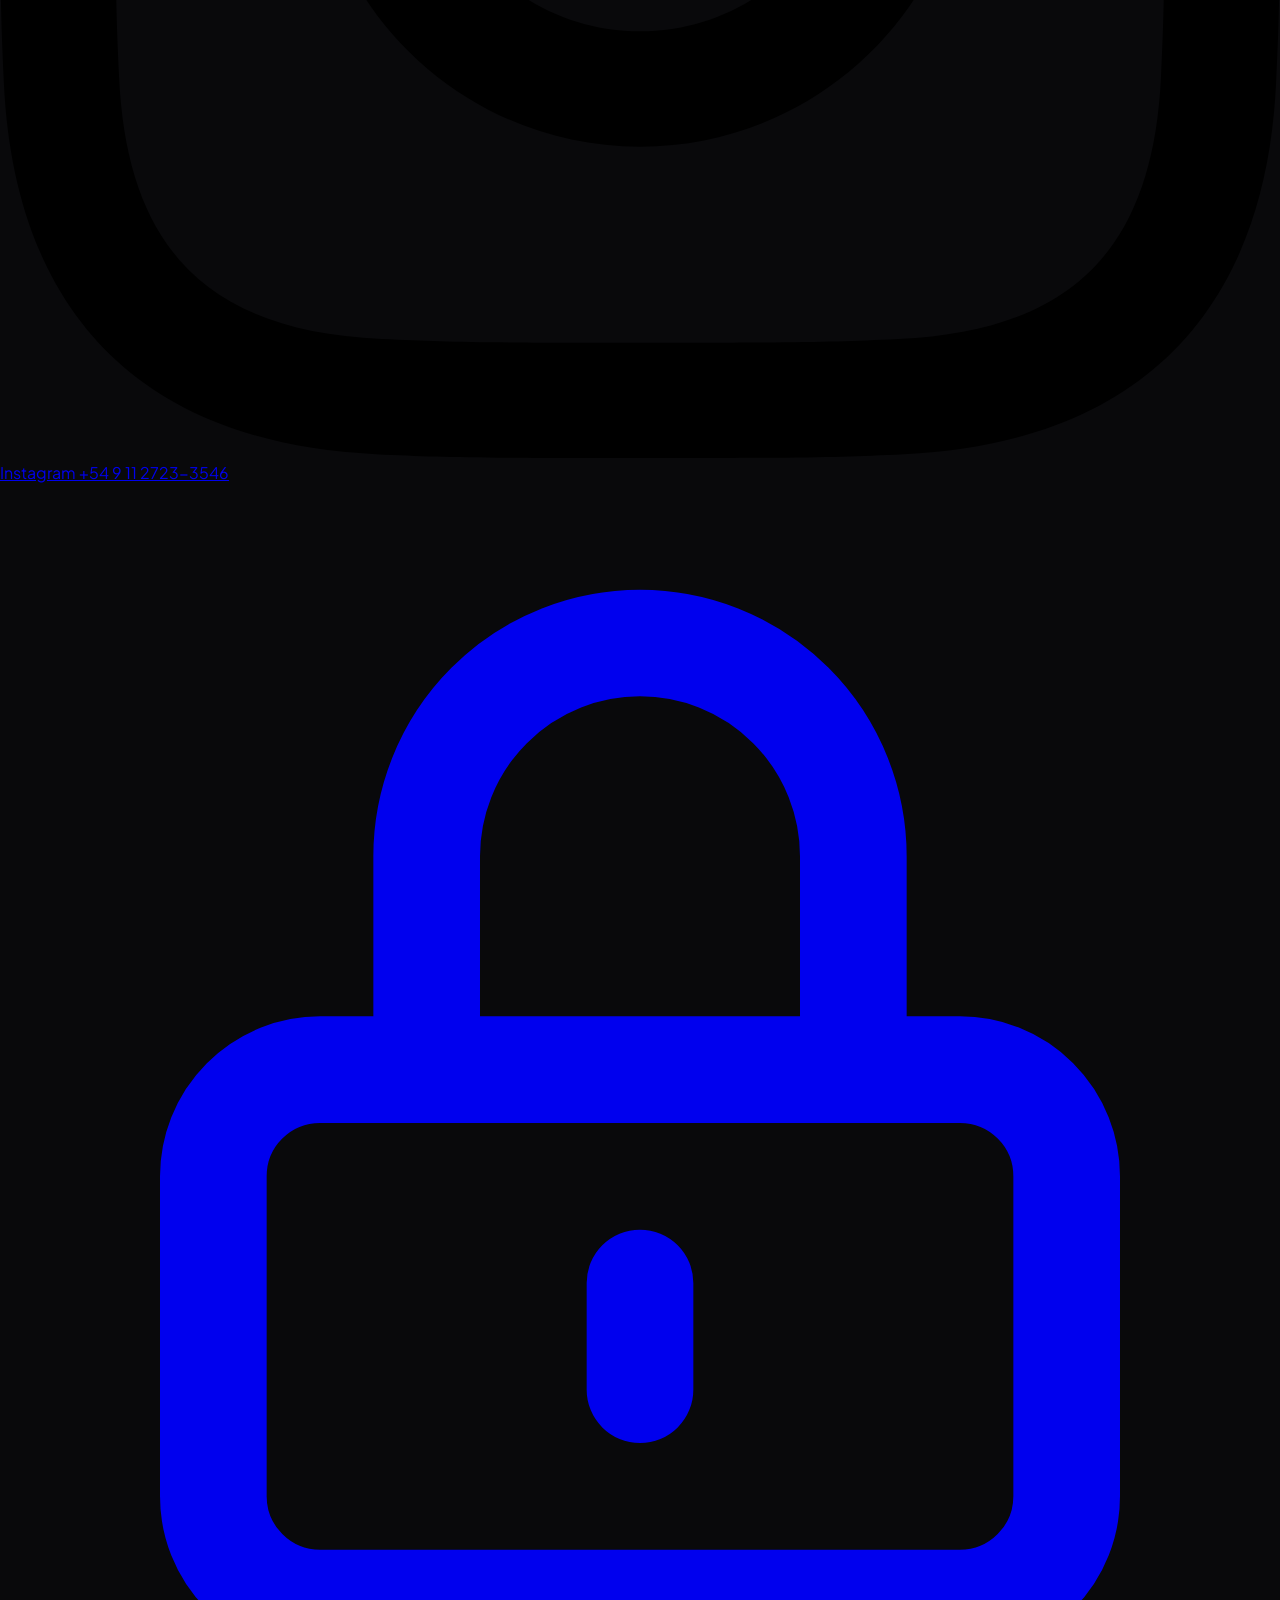
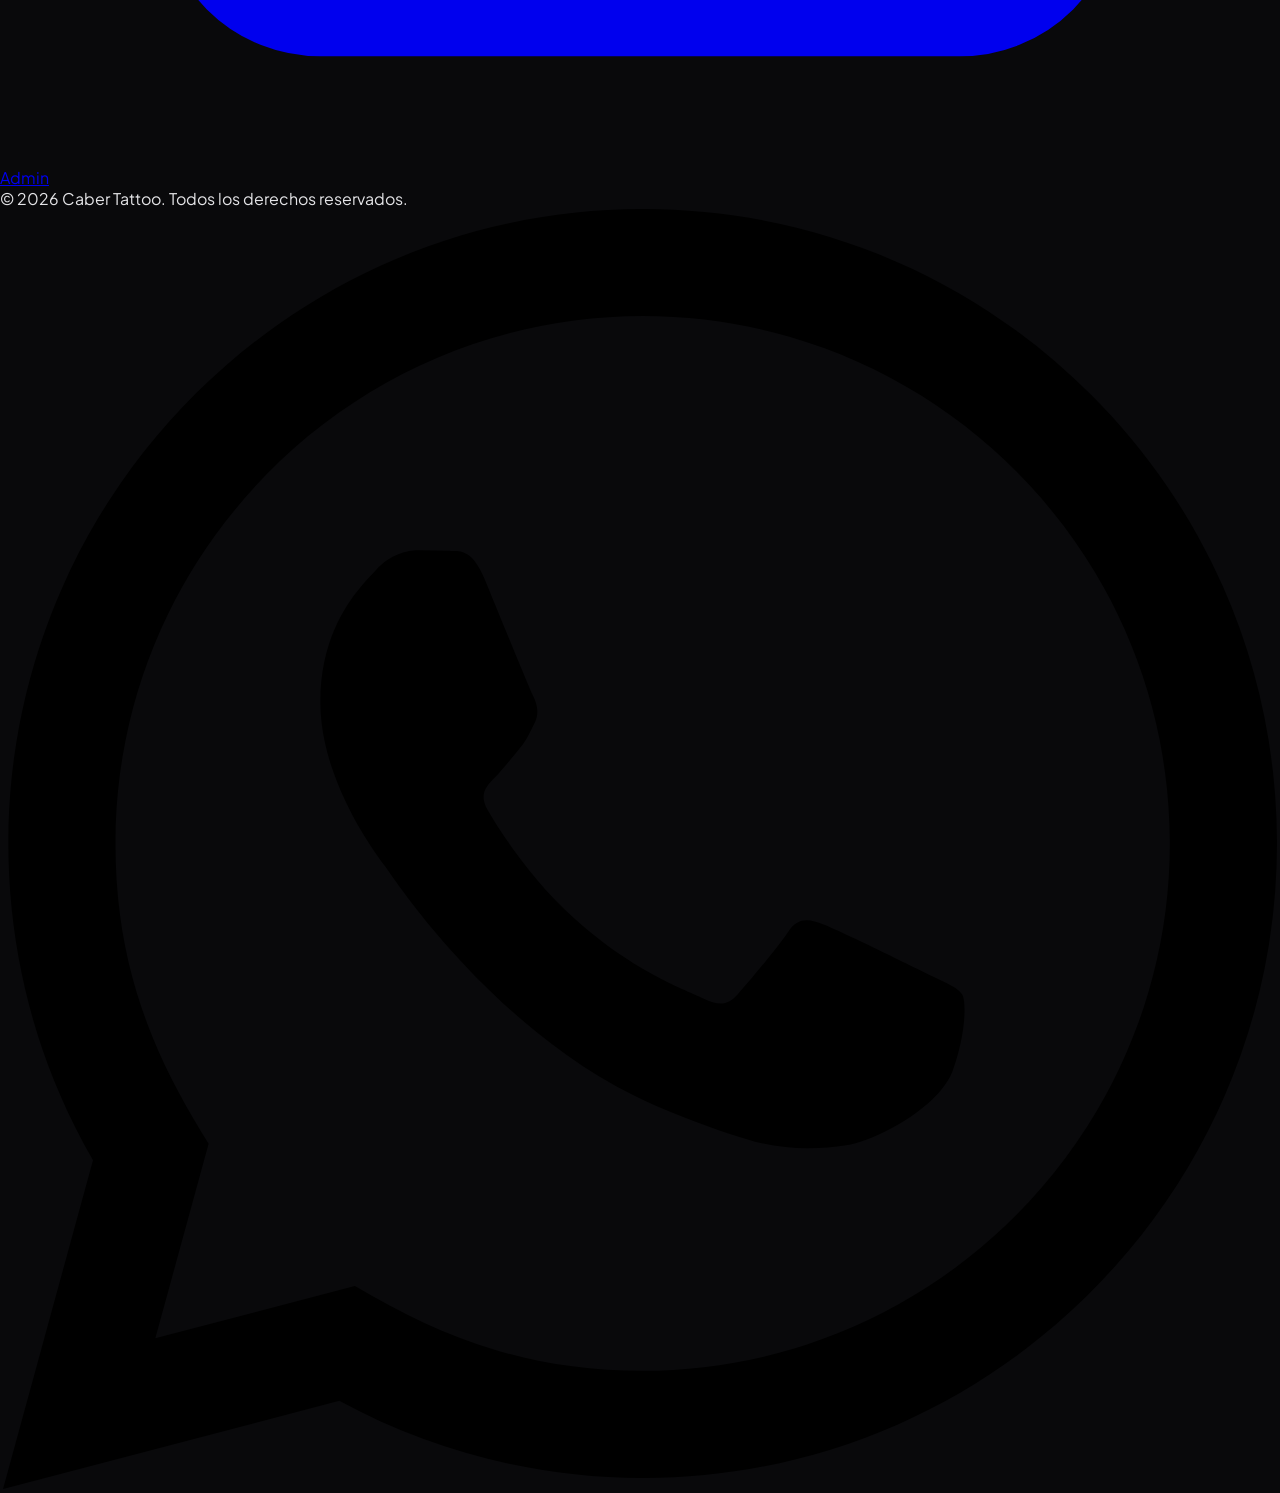
==== commit cf14c40a: "feat(admin): sistema completo /admin para gestion de tatuajes, slider, galeria y categorias con pers" ====
--- a/index.html
+++ b/index.html
@@ -1013,6 +1013,10 @@
           <span>Instagram</span>
         </a>
         <a href="https://wa.me/5491127233546" target="_blank" class="hover:text-white transition-colors font-semibold">+54 9 11 2723-3546</a>
+        <a href="admin.html" class="text-gray-600 hover:text-gray-300 transition-colors text-[10px] uppercase tracking-wider flex items-center gap-1" title="Panel de Administración Caber">
+          <svg class="w-3 h-3" fill="none" stroke="currentColor" viewBox="0 0 24 24"><path stroke-linecap="round" stroke-linejoin="round" stroke-width="2" d="M12 15v2m-6 4h12a2 2 0 002-2v-6a2 2 0 00-2-2H6a2 2 0 00-2 2v6a2 2 0 002 2zm10-10V7a4 4 0 00-8 0v4h8z"></path></svg>
+          <span>Admin</span>
+        </a>
       </div>
 
       <div class="text-gray-500">
@@ -1035,6 +1039,7 @@
     </a>
   </div>
 
+  <script src="tattoos-store.js"></script>
   <script src="script.js"></script>
 </body>
 </html>
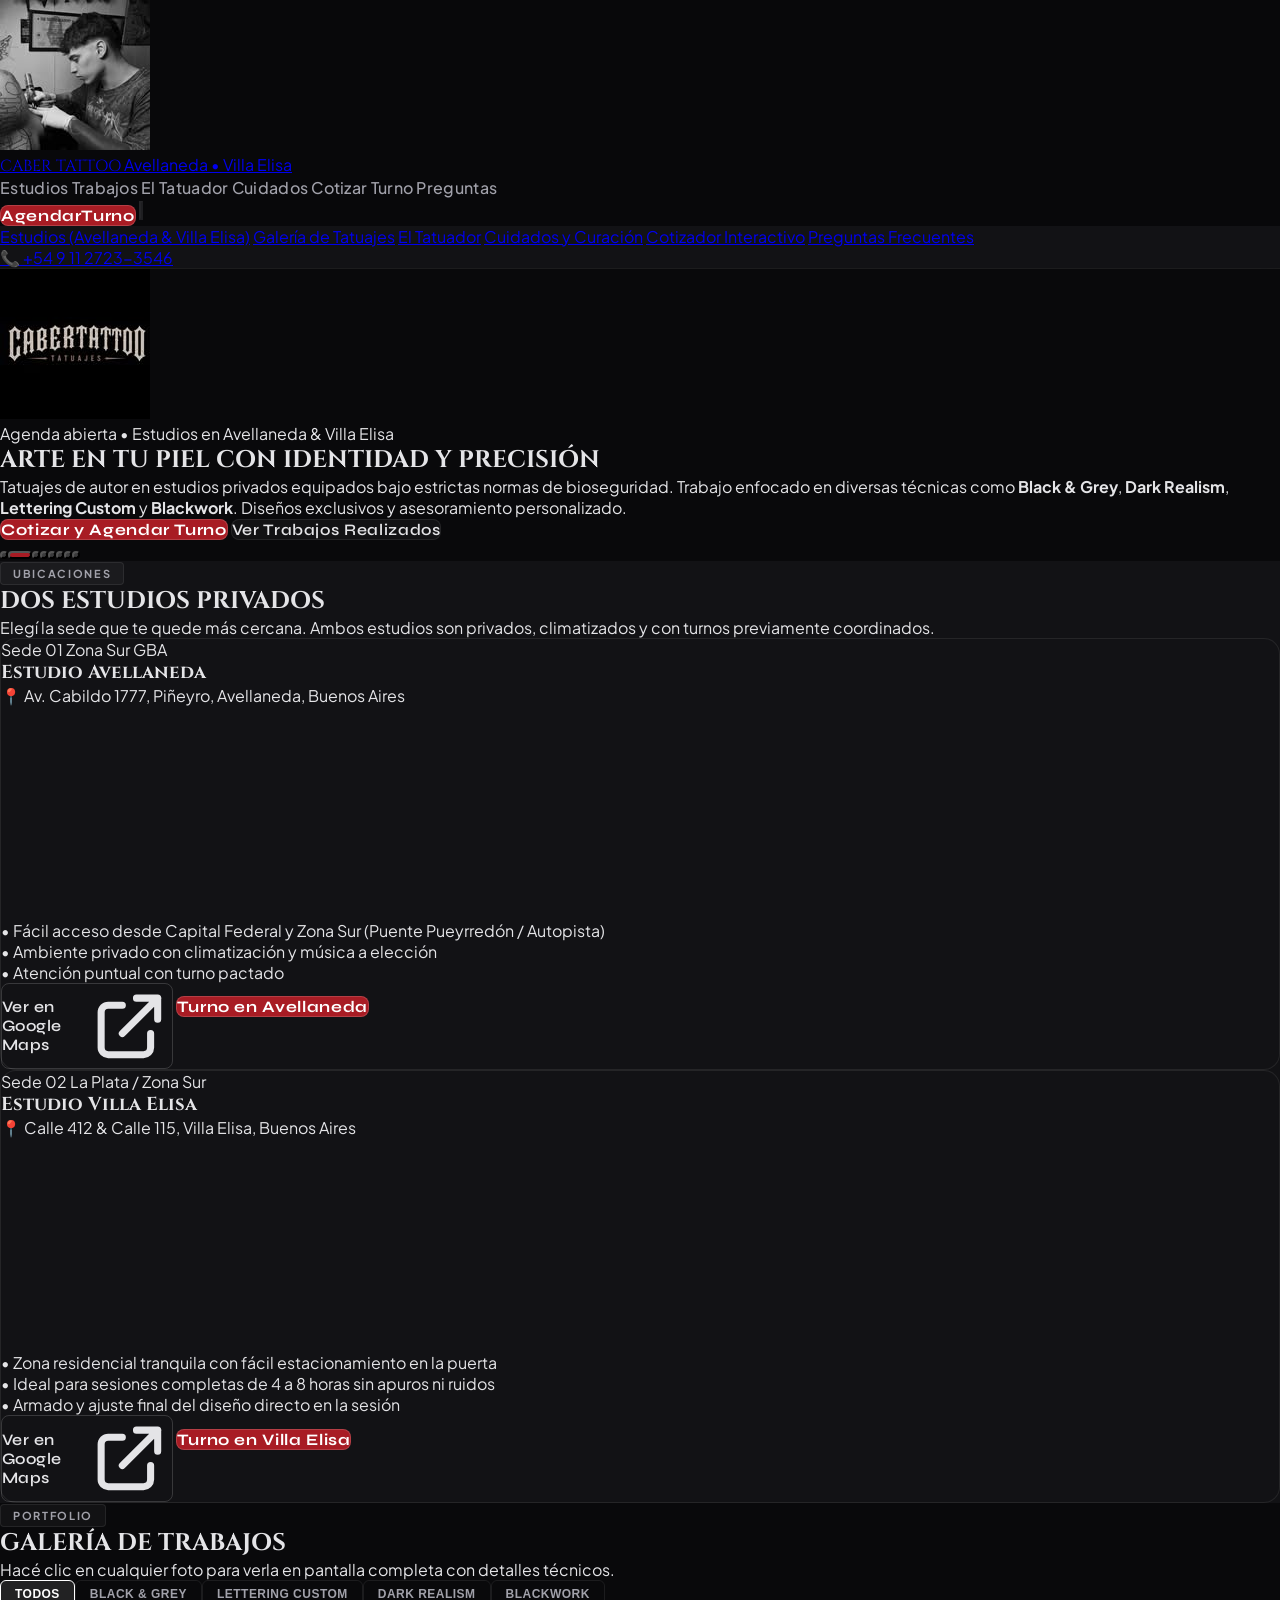
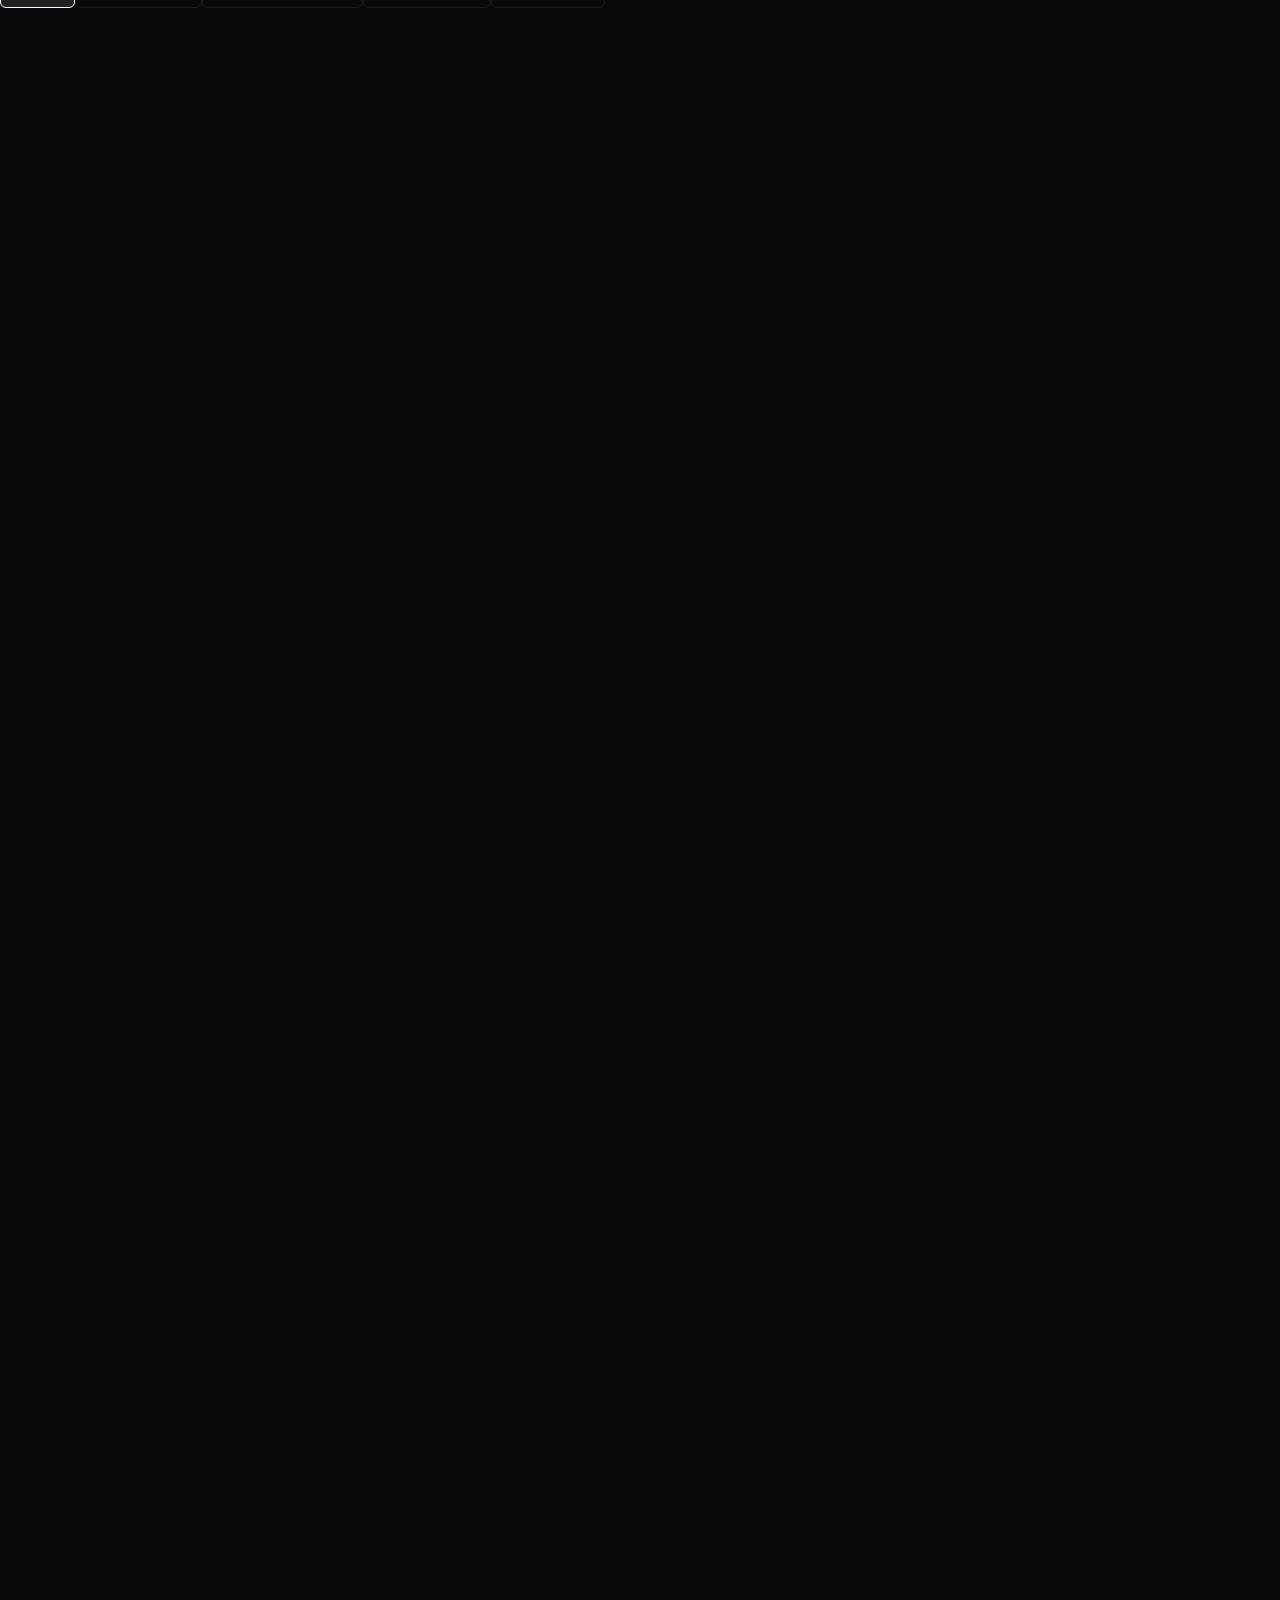
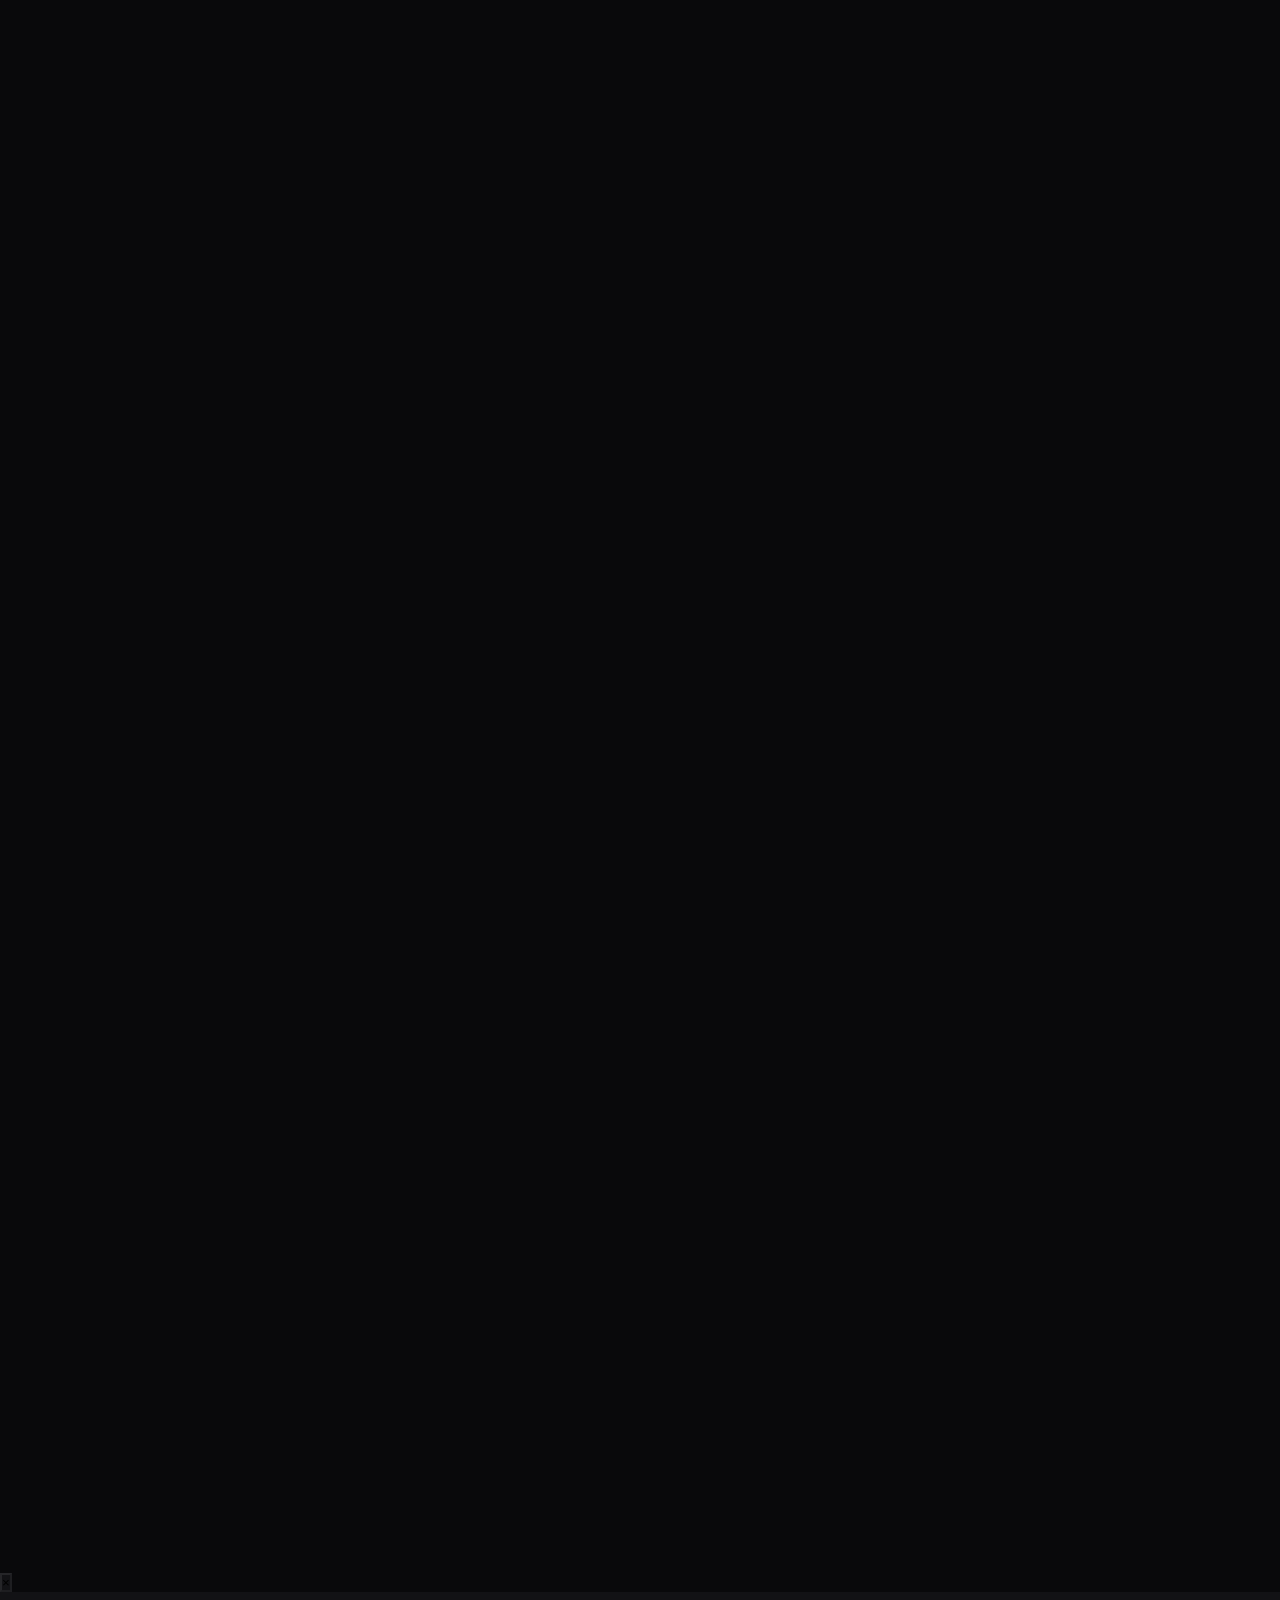
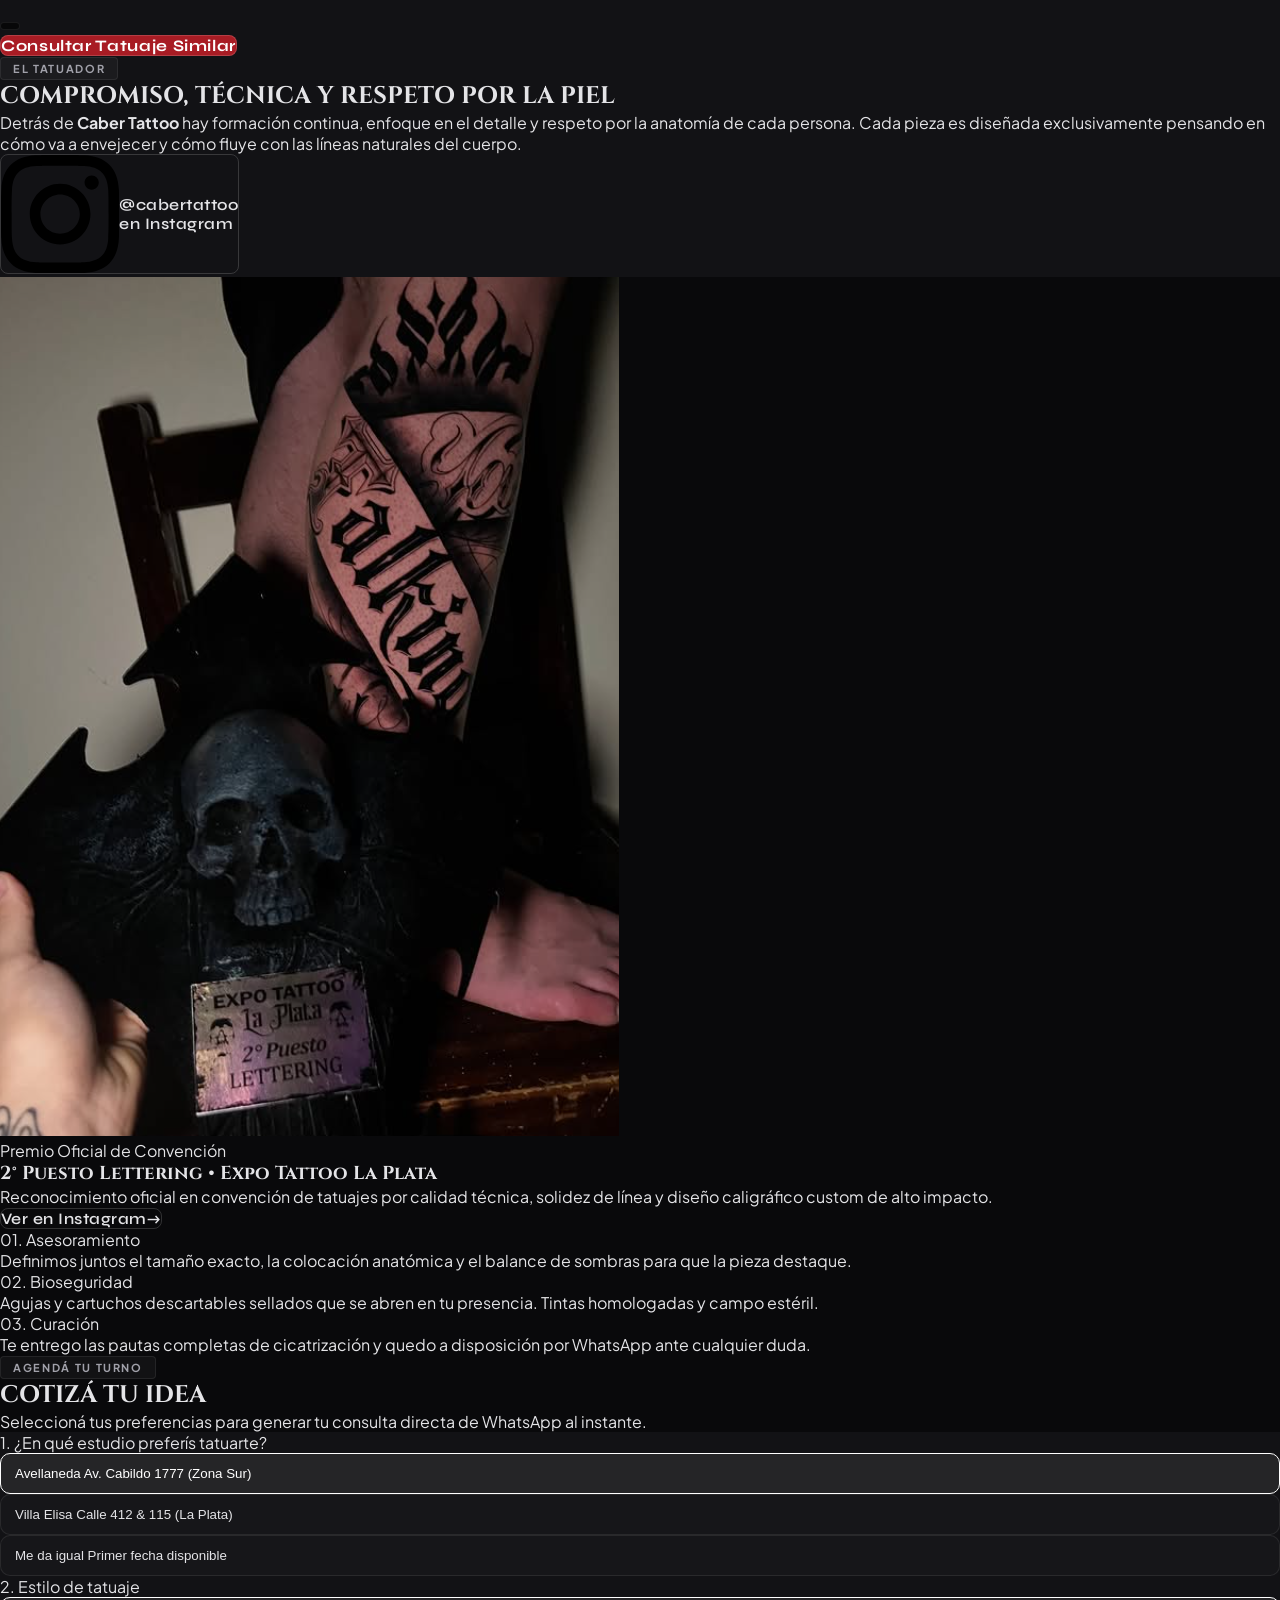
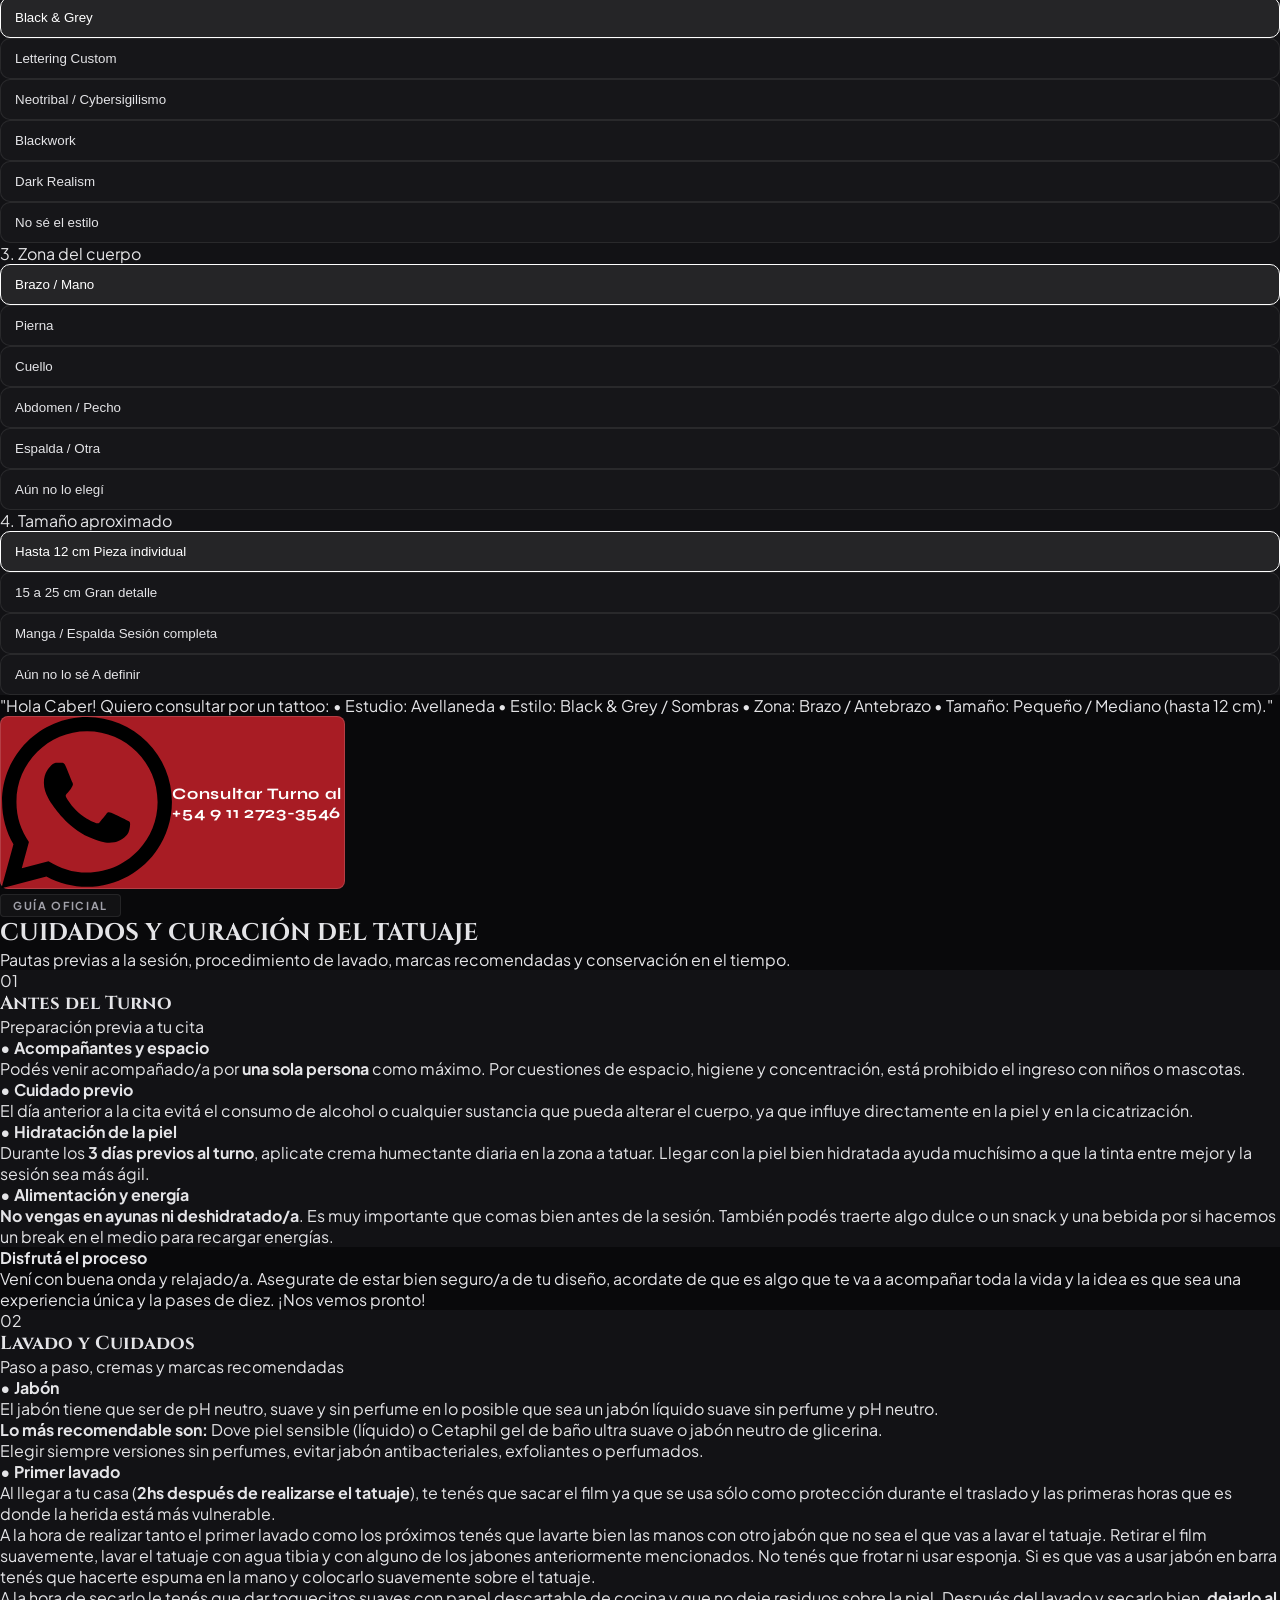
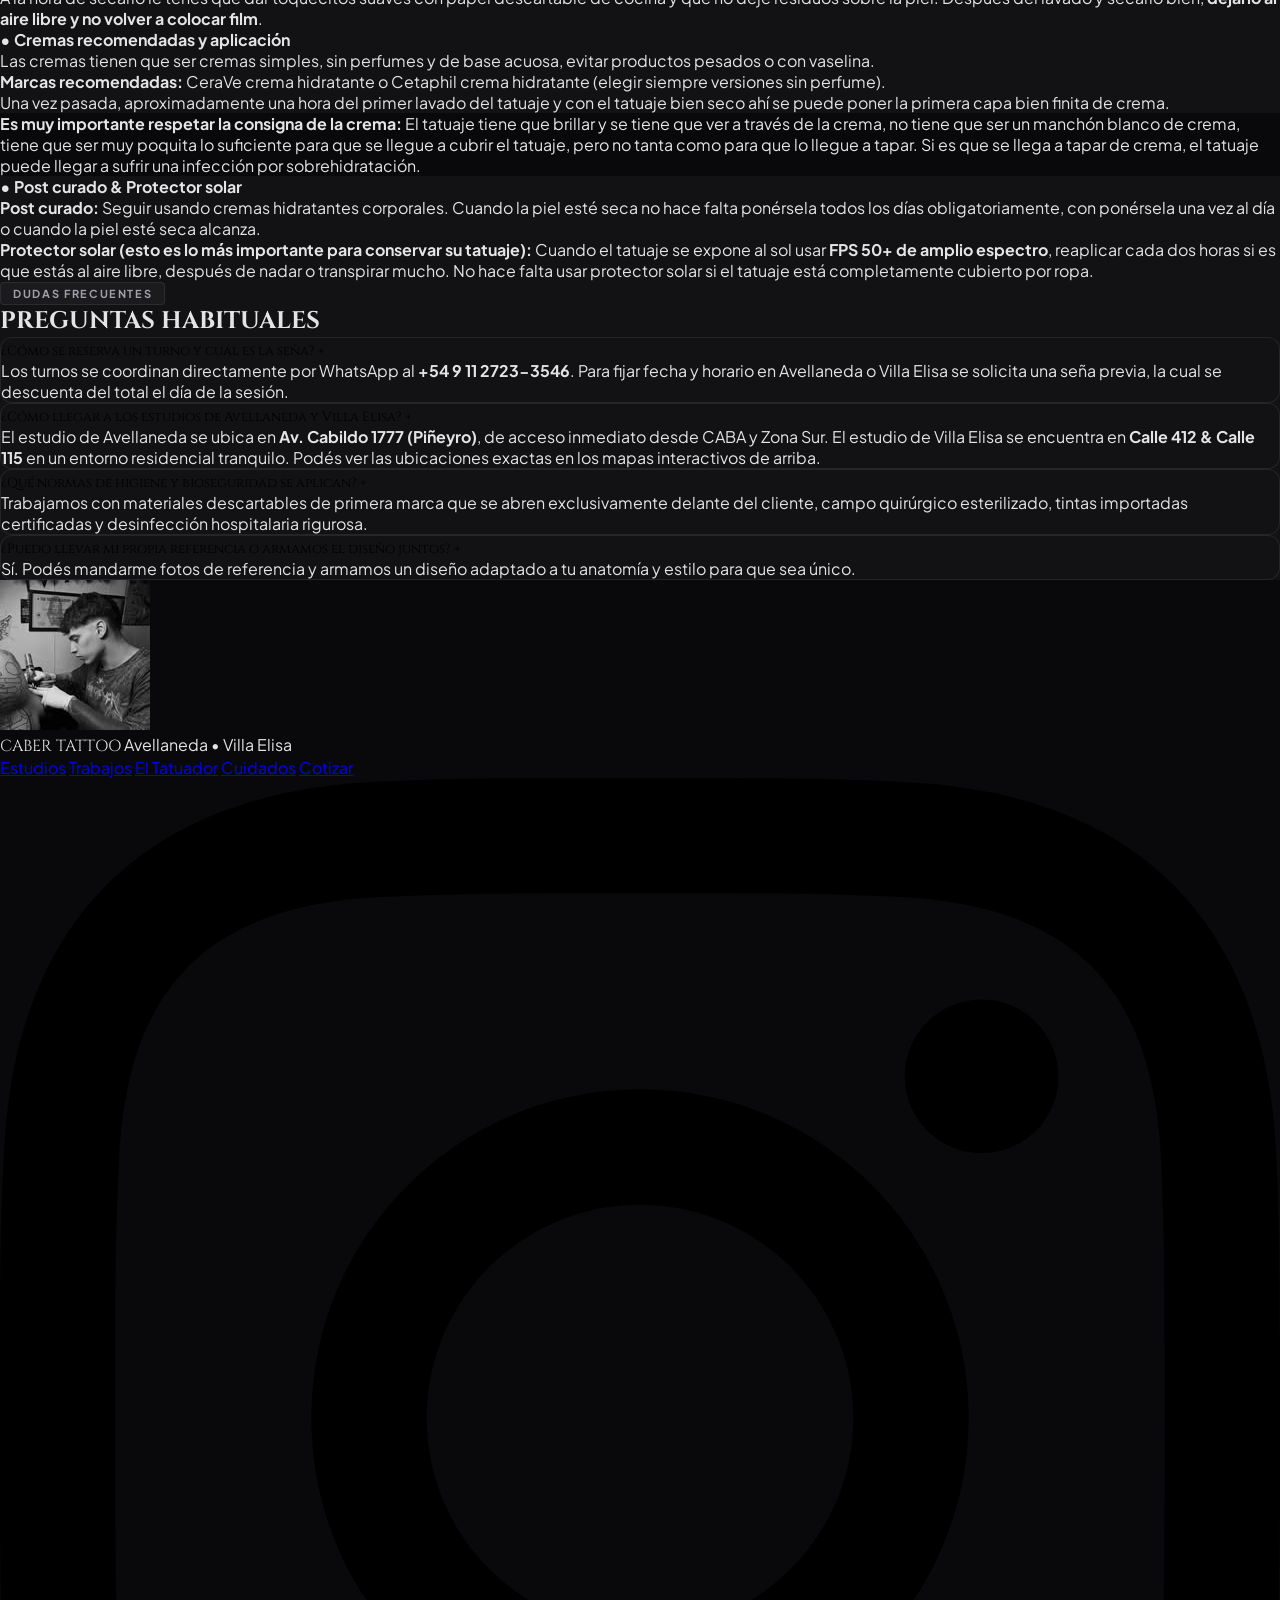
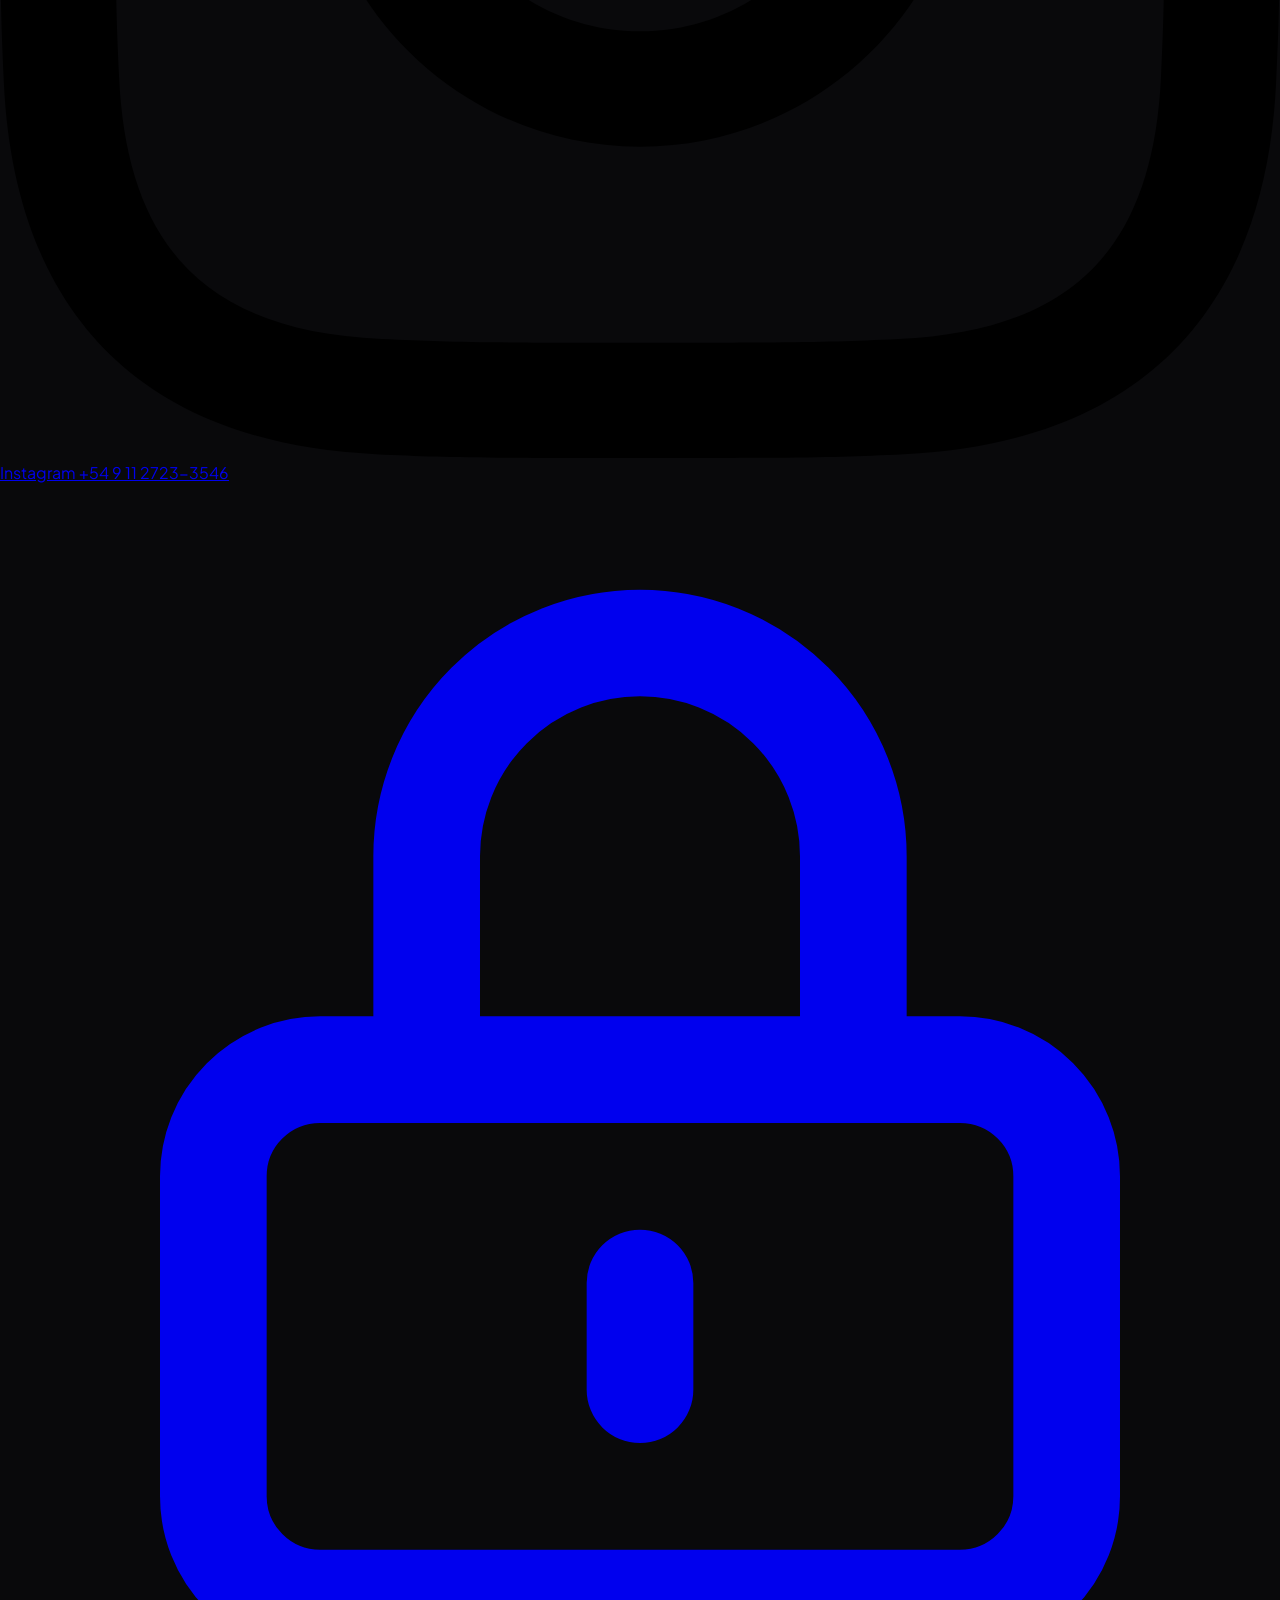
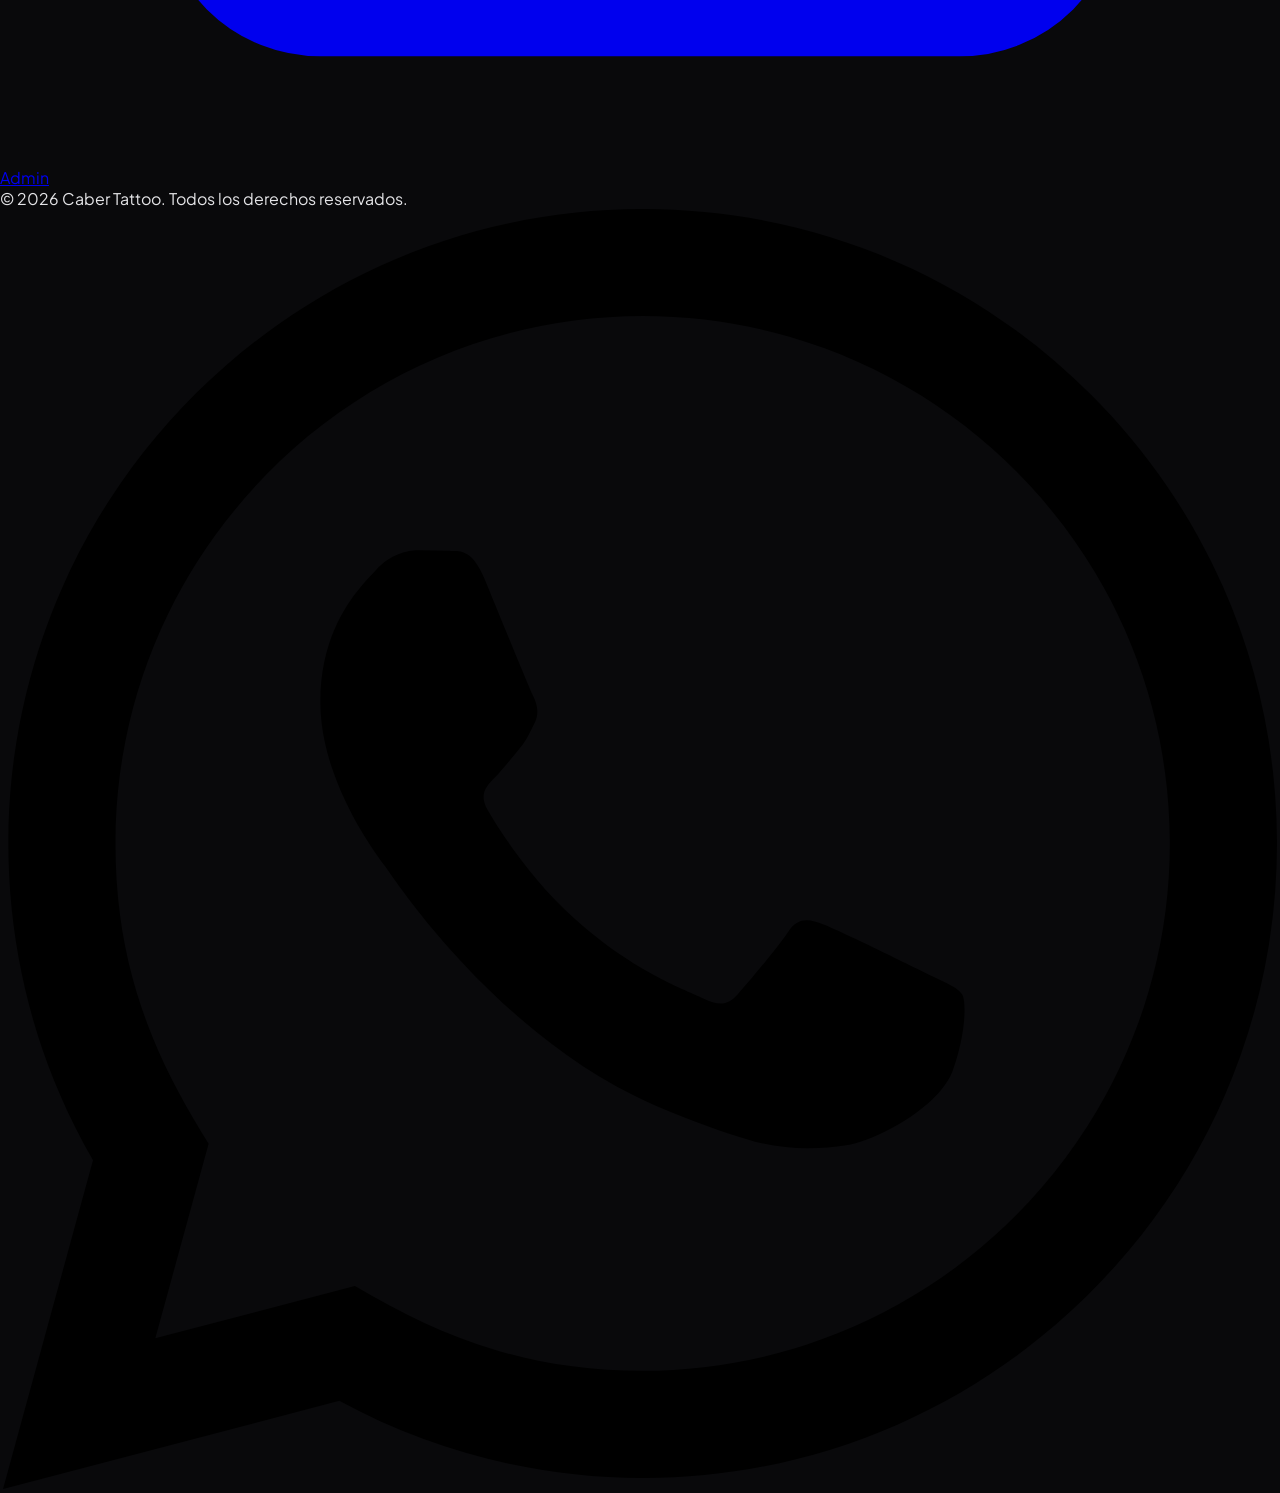
==== commit d44af99d: "fix(mobile): eliminar margen lateral y overflow horizontal no deseado en dispositivos moviles" ====
--- a/index.html
+++ b/index.html
@@ -298,11 +298,11 @@
             </ul>
           </div>
 
-          <div class="pt-4 border-t border-border flex items-center justify-between flex-wrap gap-3">
+          <div class="pt-4 border-t border-border flex flex-col xs:flex-row items-stretch xs:items-center justify-between gap-2.5">
             <a href="https://maps.app.goo.gl/wjUo6KvDXiSpT65B6" 
                target="_blank" 
                rel="noopener noreferrer" 
-               class="btn-outline text-xs font-semibold py-2.5 px-4 flex items-center gap-1.5">
+               class="btn-outline text-xs font-semibold py-2.5 px-3.5 flex items-center justify-center gap-1.5 text-center">
               <span>Ver en Google Maps</span>
               <svg class="w-3.5 h-3.5" fill="none" stroke="currentColor" viewBox="0 0 24 24"><path stroke-linecap="round" stroke-linejoin="round" stroke-width="2" d="M10 6H6a2 2 0 00-2 2v10a2 2 0 002 2h10a2 2 0 002-2v-4M14 4h6m0 0v6m0-6L10 14"></path></svg>
             </a>
@@ -310,7 +310,7 @@
             <a href="https://wa.me/5491127233546?text=Hola%20Caber!%20Me%20interesa%20agendar%20un%20turno%20en%20el%20estudio%20de%20AVELLANEDA" 
                target="_blank" 
                rel="noopener noreferrer" 
-               class="btn-primary text-xs font-bold uppercase tracking-wider py-2.5 px-5">
+               class="btn-primary text-xs font-bold uppercase tracking-wider py-2.5 px-4 text-center">
               Turno en Avellaneda
             </a>
           </div>
@@ -361,11 +361,11 @@
             </ul>
           </div>
 
-          <div class="pt-4 border-t border-border flex items-center justify-between flex-wrap gap-3">
+          <div class="pt-4 border-t border-border flex flex-col xs:flex-row items-stretch xs:items-center justify-between gap-2.5">
             <a href="https://maps.app.goo.gl/xoLYxnzUV1M9Mwmt5" 
                target="_blank" 
                rel="noopener noreferrer" 
-               class="btn-outline text-xs font-semibold py-2.5 px-4 flex items-center gap-1.5">
+               class="btn-outline text-xs font-semibold py-2.5 px-3.5 flex items-center justify-center gap-1.5 text-center">
               <span>Ver en Google Maps</span>
               <svg class="w-3.5 h-3.5" fill="none" stroke="currentColor" viewBox="0 0 24 24"><path stroke-linecap="round" stroke-linejoin="round" stroke-width="2" d="M10 6H6a2 2 0 00-2 2v10a2 2 0 002 2h10a2 2 0 002-2v-4M14 4h6m0 0v6m0-6L10 14"></path></svg>
             </a>
@@ -373,7 +373,7 @@
             <a href="https://wa.me/5491127233546?text=Hola%20Caber!%20Me%20interesa%20agendar%20un%20turno%20en%20el%20estudio%20de%20VILLA%20ELISA" 
                target="_blank" 
                rel="noopener noreferrer" 
-               class="btn-primary text-xs font-bold uppercase tracking-wider py-2.5 px-5">
+               class="btn-primary text-xs font-bold uppercase tracking-wider py-2.5 px-4 text-center">
               Turno en Villa Elisa
             </a>
           </div>
--- a/style.css
+++ b/style.css
@@ -44,12 +44,24 @@
   scroll-behavior: smooth;
   text-rendering: optimizeLegibility;
   -webkit-font-smoothing: antialiased;
+  overflow-x: hidden;
+  max-width: 100vw;
+  width: 100%;
 }
 
 body {
   background-color: var(--bg-dark);
   min-height: 100vh;
   overflow-x: hidden;
+  max-width: 100vw;
+  width: 100%;
+  position: relative;
+}
+
+/* Prevent any section from spilling horizontally on mobile */
+section, header, footer, main {
+  max-width: 100vw;
+  overflow-x: clip;
 }
 
 /* Typography */
@@ -314,6 +326,9 @@
 .coverflow-container {
   perspective: 1000px;
   touch-action: pan-y;
+  overflow: hidden !important;
+  max-width: 100%;
+  contain: paint;
 }
 
 .coverflow-slide {
@@ -587,11 +602,11 @@
 }
 
 /* ==========================================================================
-   SCROLL REVEAL ANIMATIONS
+   SCROLL REVEAL ANIMATIONS (SAFE OVERFLOW FOR MOBILE)
    ========================================================================== */
 .reveal {
   opacity: 0;
-  transform: translateY(30px);
+  transform: translateY(24px);
   transition: opacity 0.7s cubic-bezier(0.16, 1, 0.3, 1), transform 0.7s cubic-bezier(0.16, 1, 0.3, 1);
   will-change: opacity, transform;
 }
@@ -603,24 +618,36 @@
 
 .reveal-left {
   opacity: 0;
-  transform: translateX(-35px);
+  transform: translateY(20px);
   transition: opacity 0.7s cubic-bezier(0.16, 1, 0.3, 1), transform 0.7s cubic-bezier(0.16, 1, 0.3, 1);
+}
+
+@media (min-width: 768px) {
+  .reveal-left {
+    transform: translateX(-35px);
+  }
 }
 
 .reveal-left.revealed {
   opacity: 1;
-  transform: translateX(0);
+  transform: translate(0, 0);
 }
 
 .reveal-right {
   opacity: 0;
-  transform: translateX(35px);
+  transform: translateY(20px);
   transition: opacity 0.7s cubic-bezier(0.16, 1, 0.3, 1), transform 0.7s cubic-bezier(0.16, 1, 0.3, 1);
+}
+
+@media (min-width: 768px) {
+  .reveal-right {
+    transform: translateX(35px);
+  }
 }
 
 .reveal-right.revealed {
   opacity: 1;
-  transform: translateX(0);
+  transform: translate(0, 0);
 }
 
 .reveal-delay-1 { transition-delay: 0.1s; }
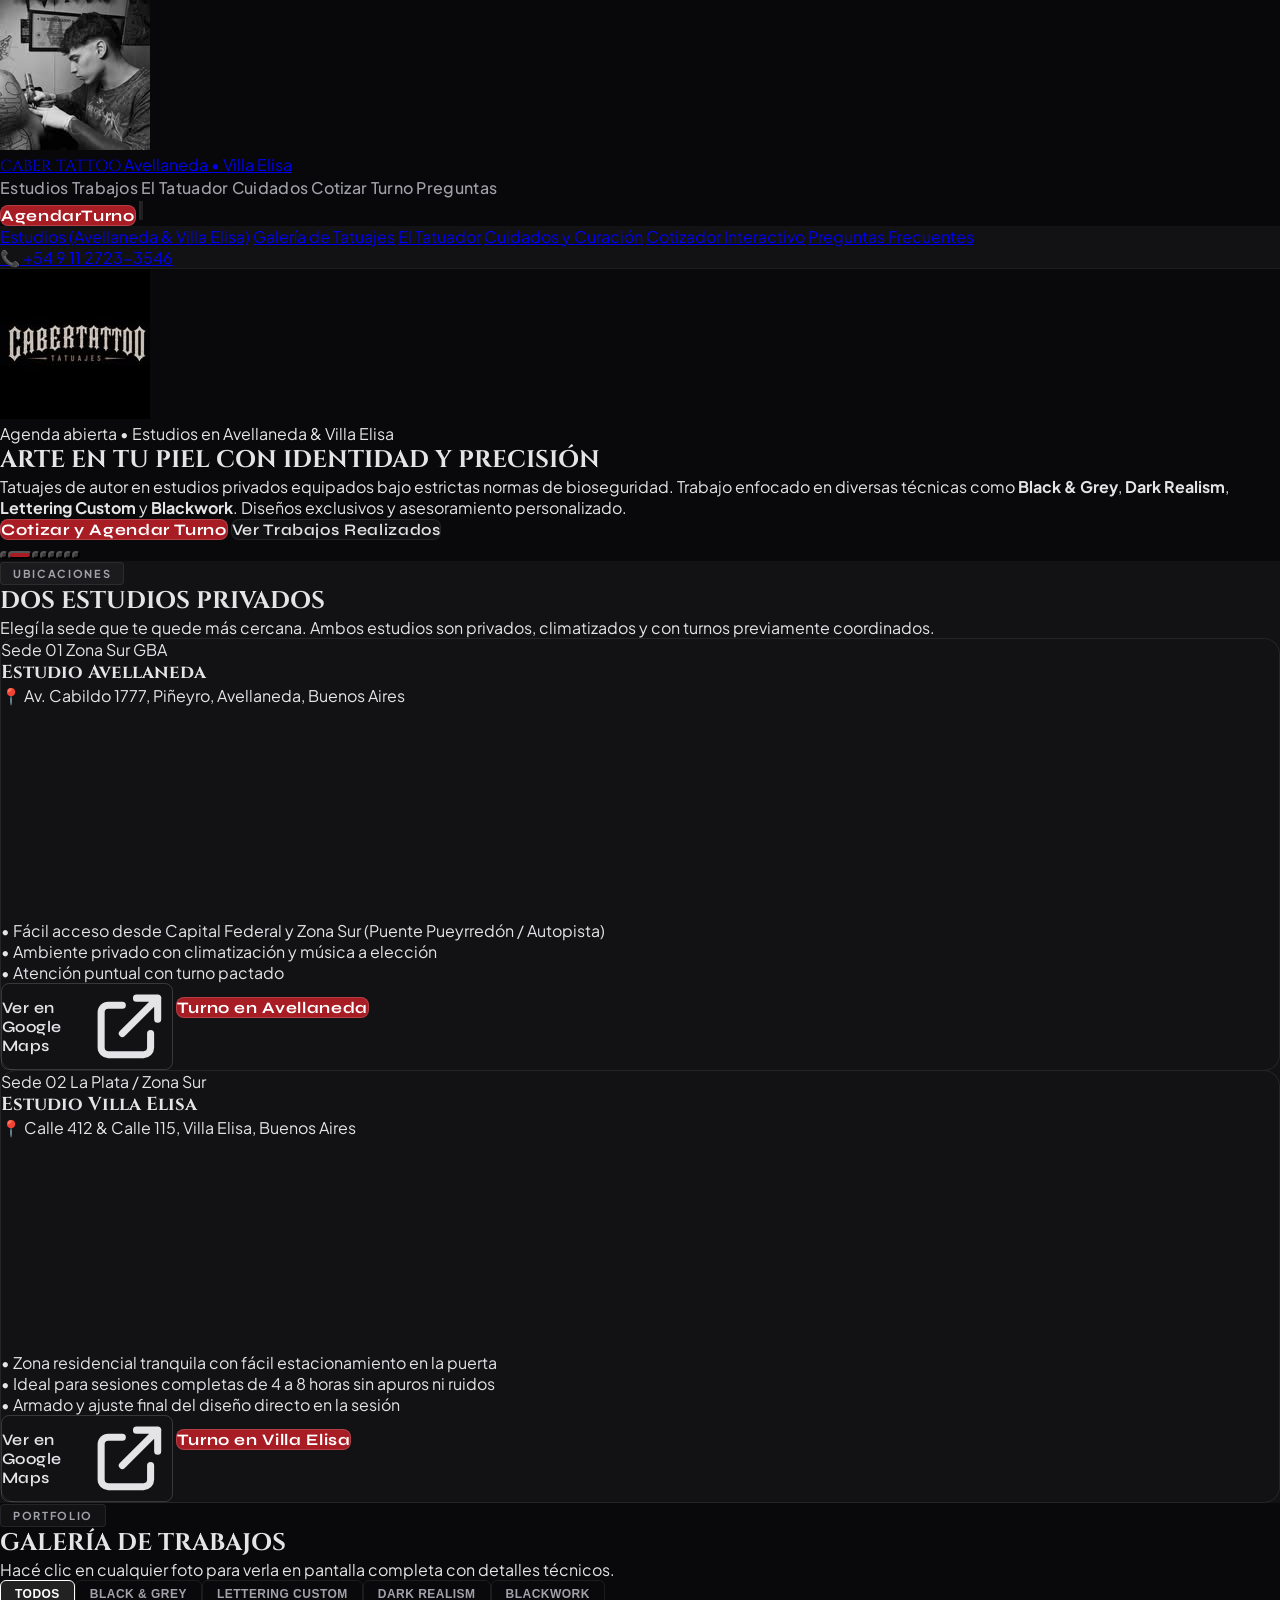
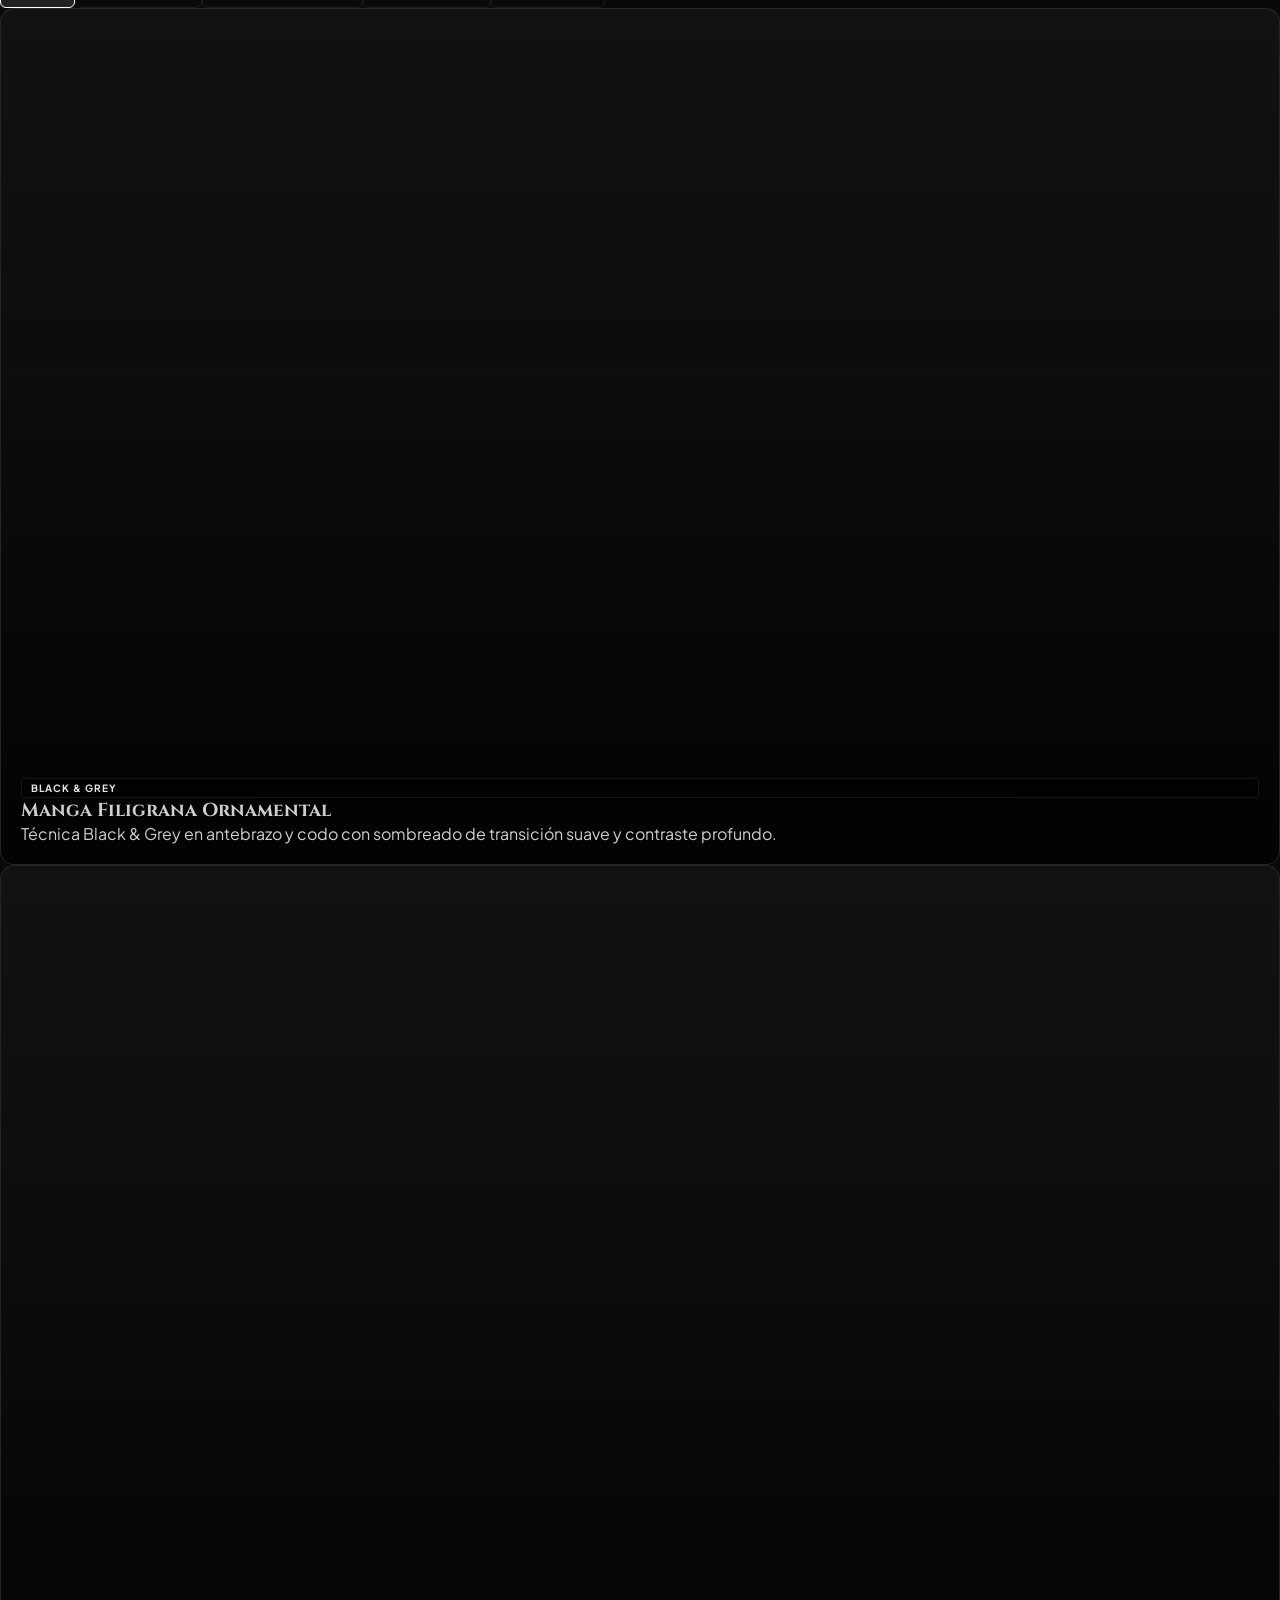
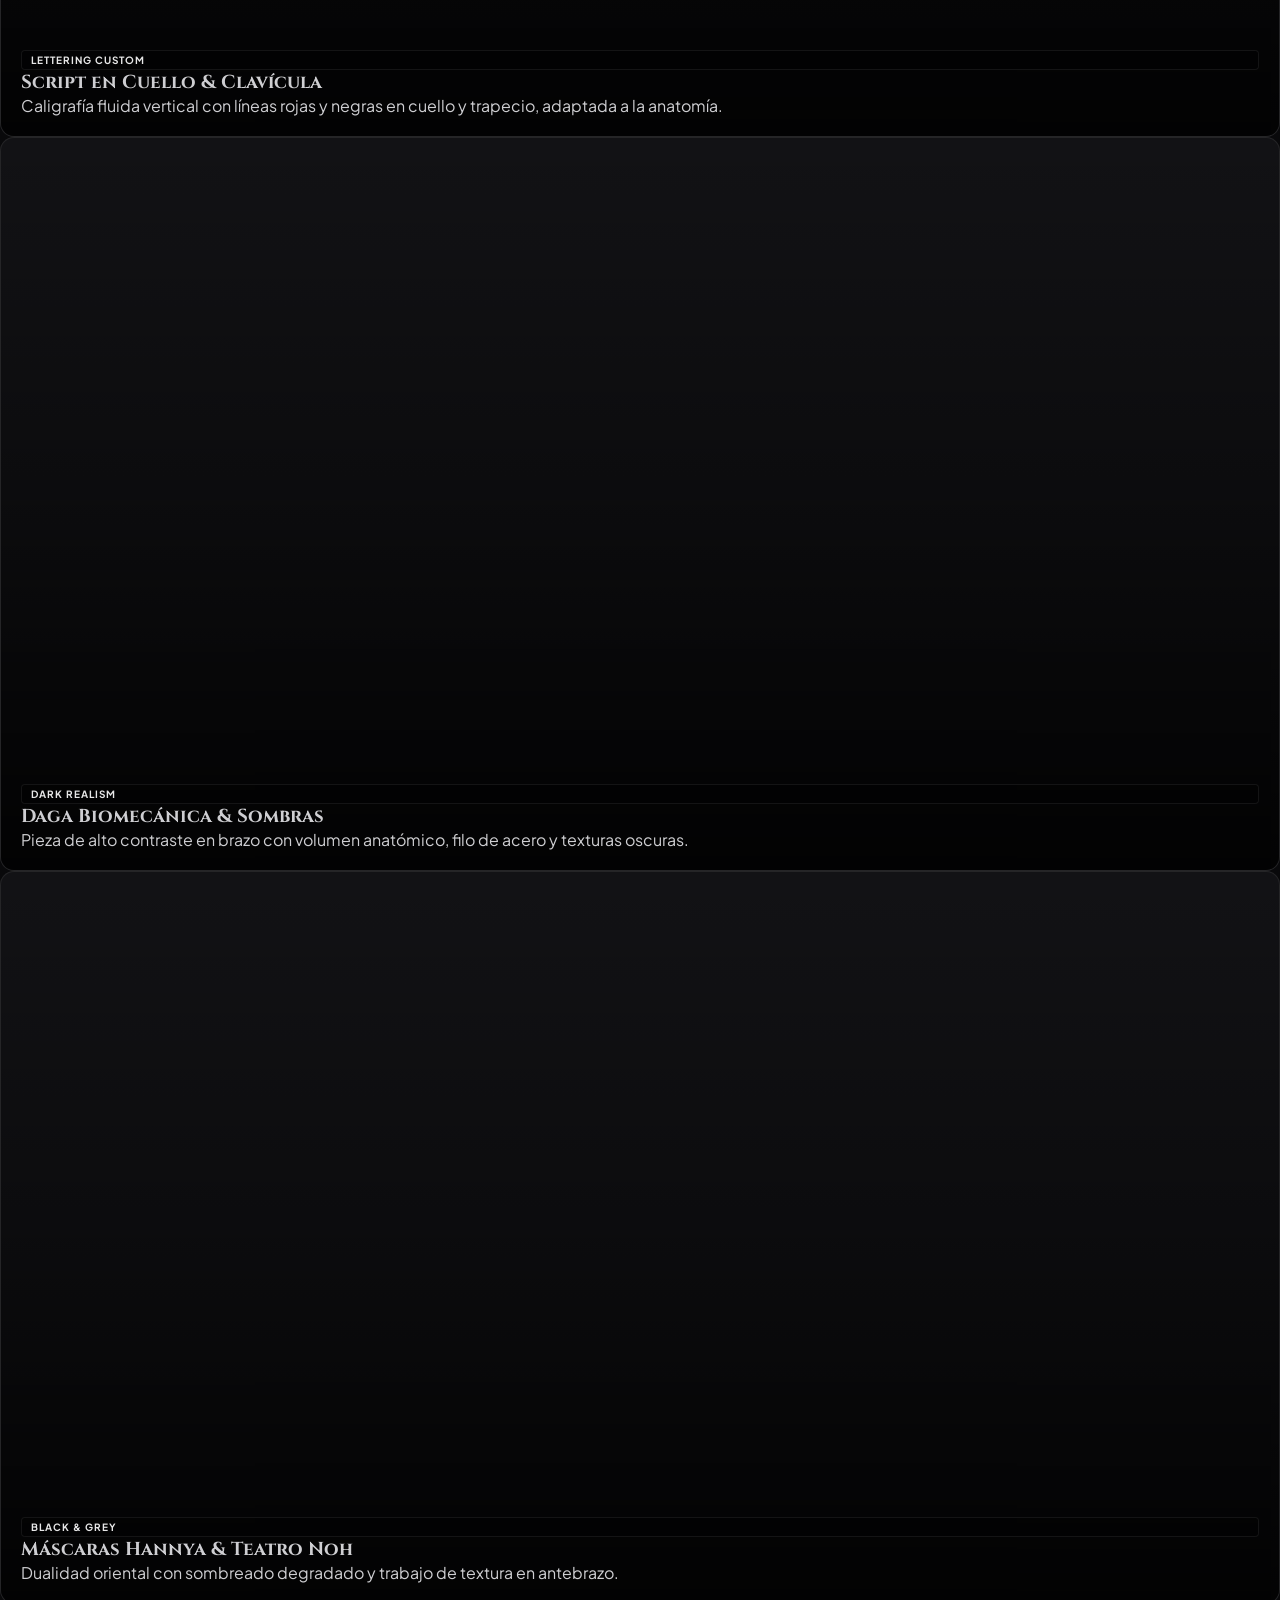
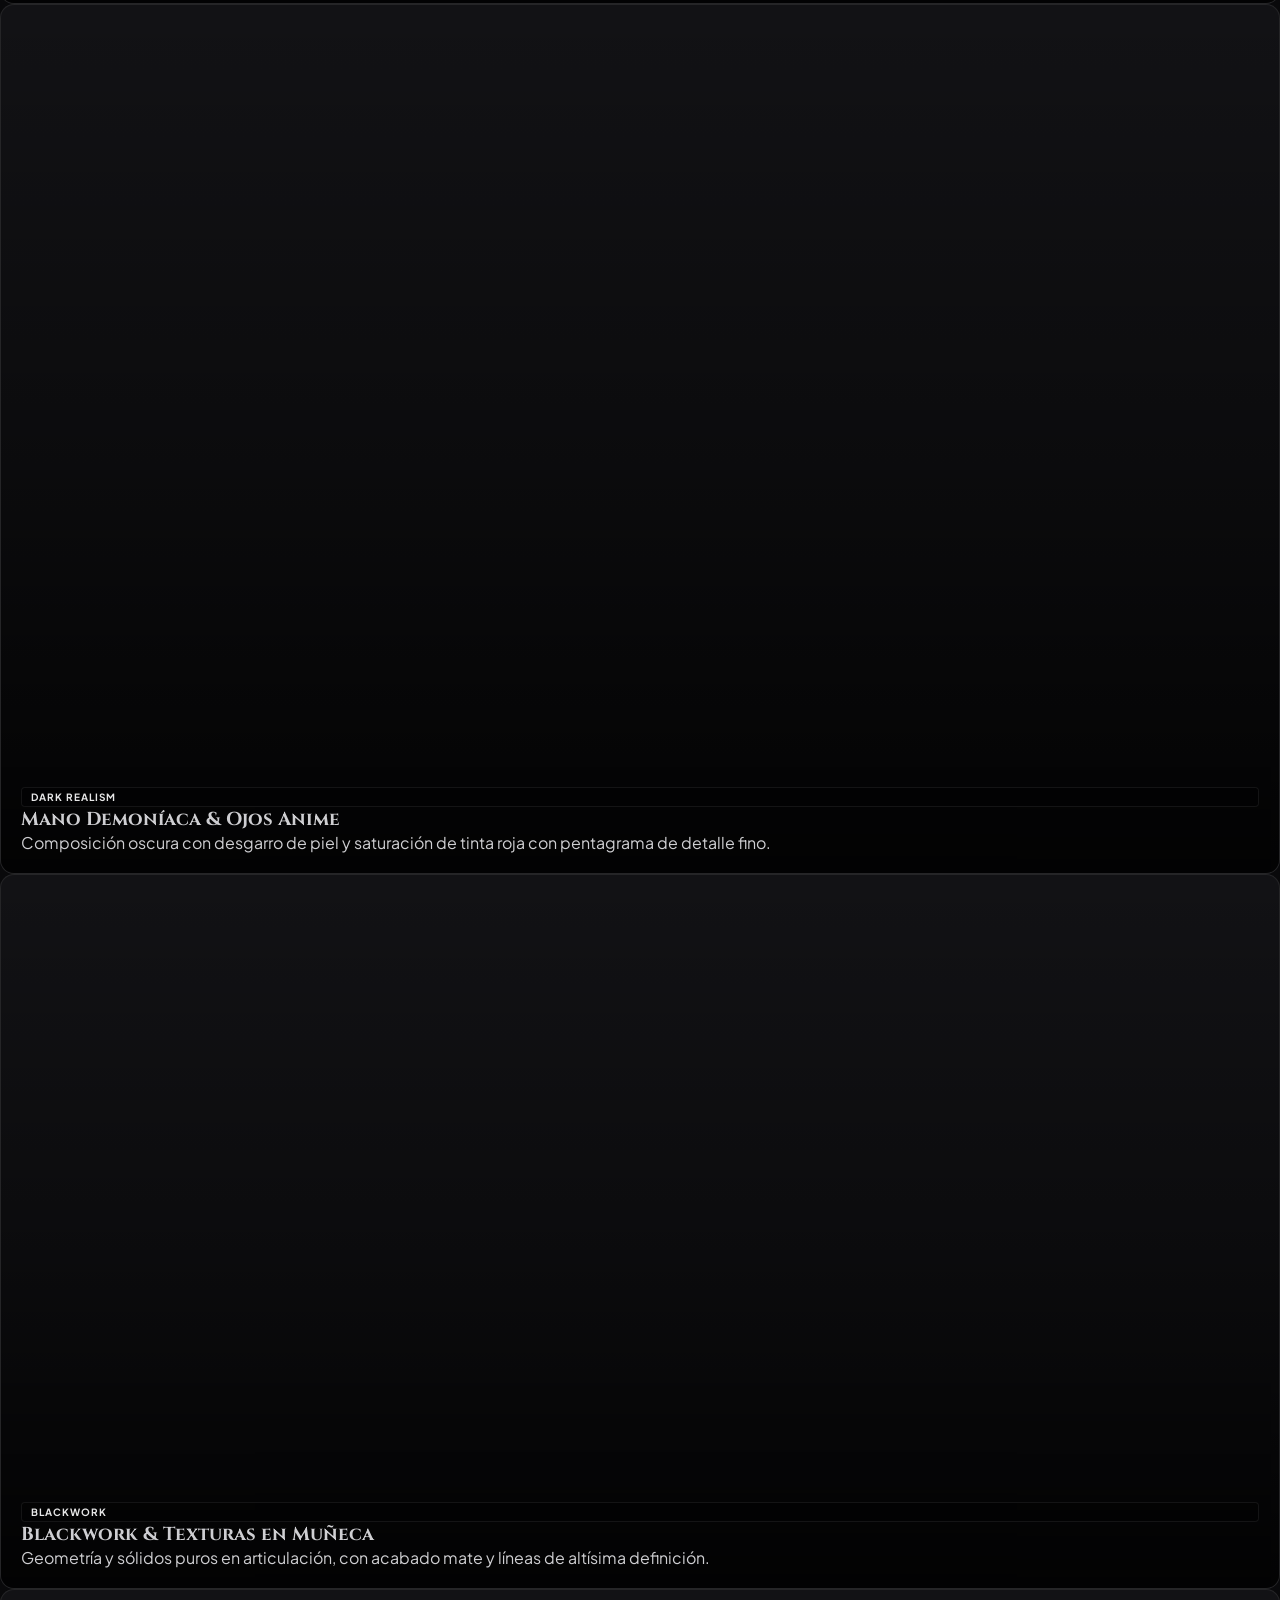
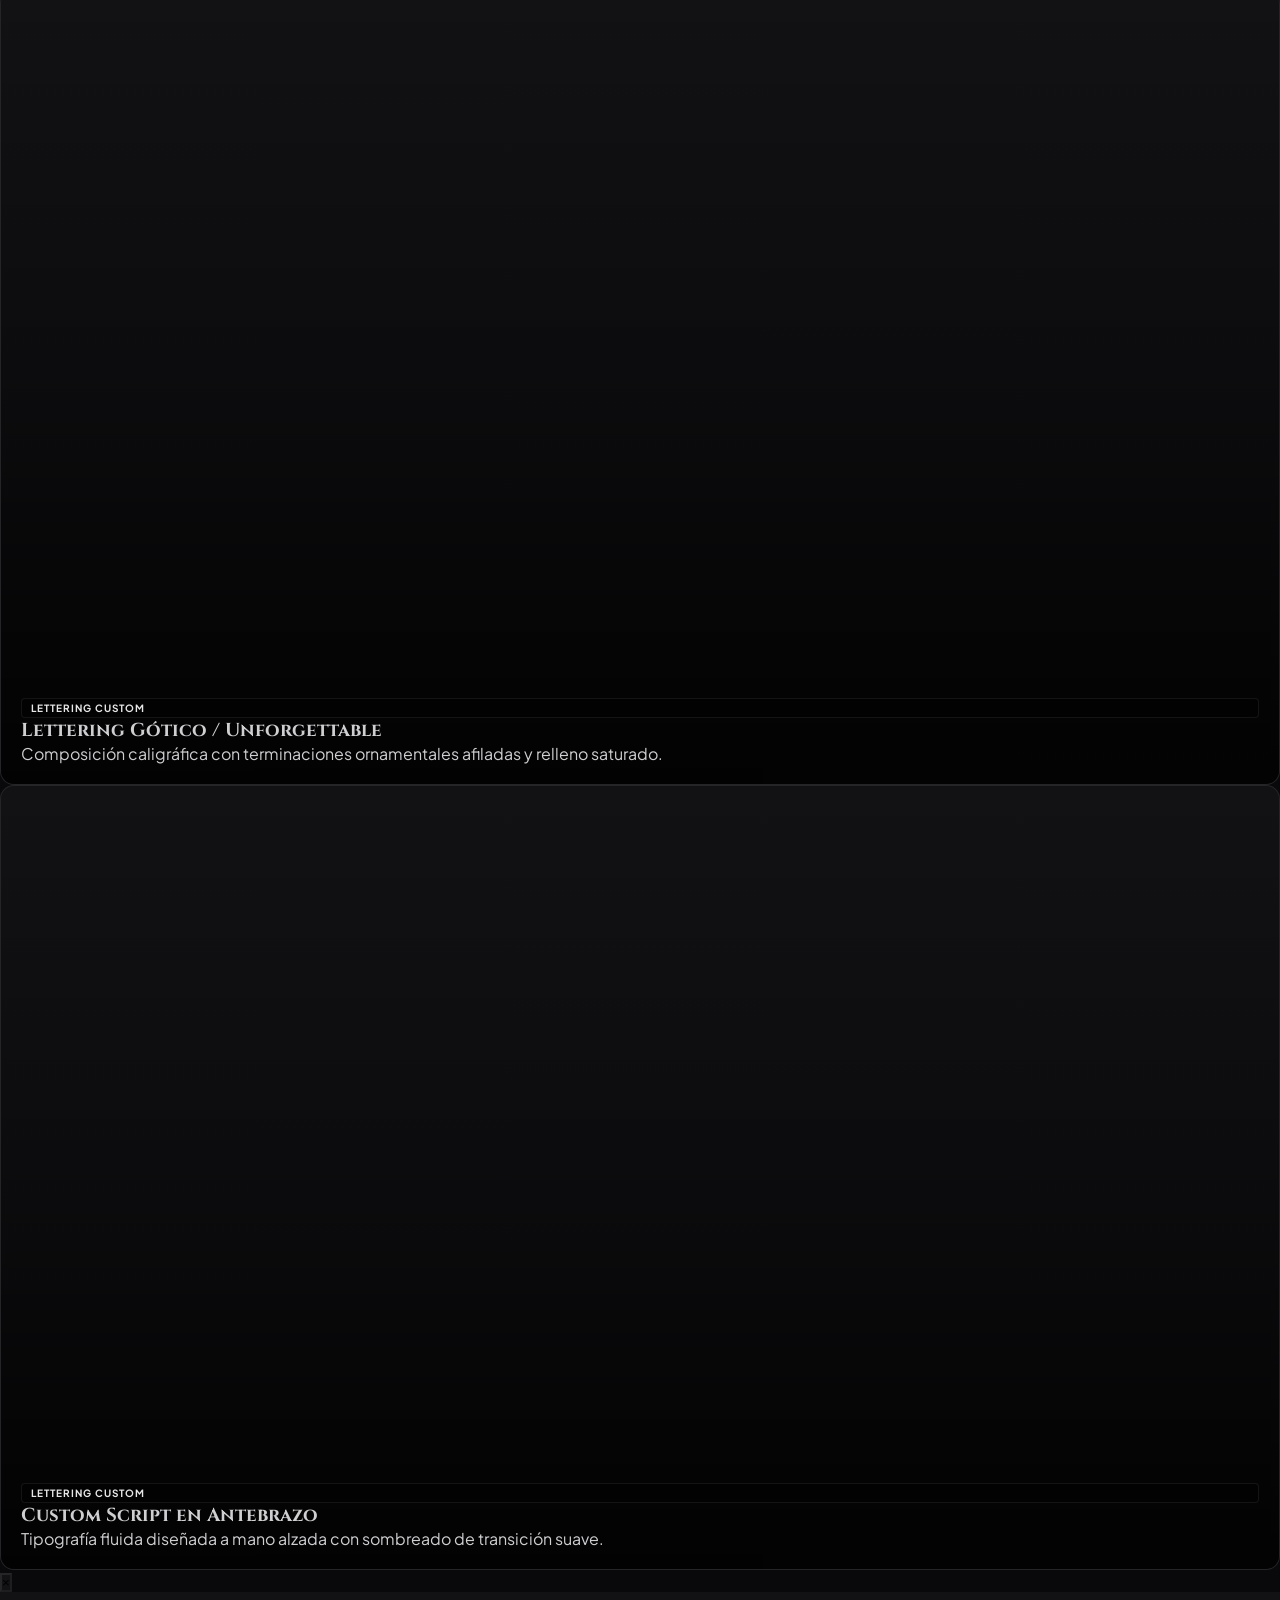
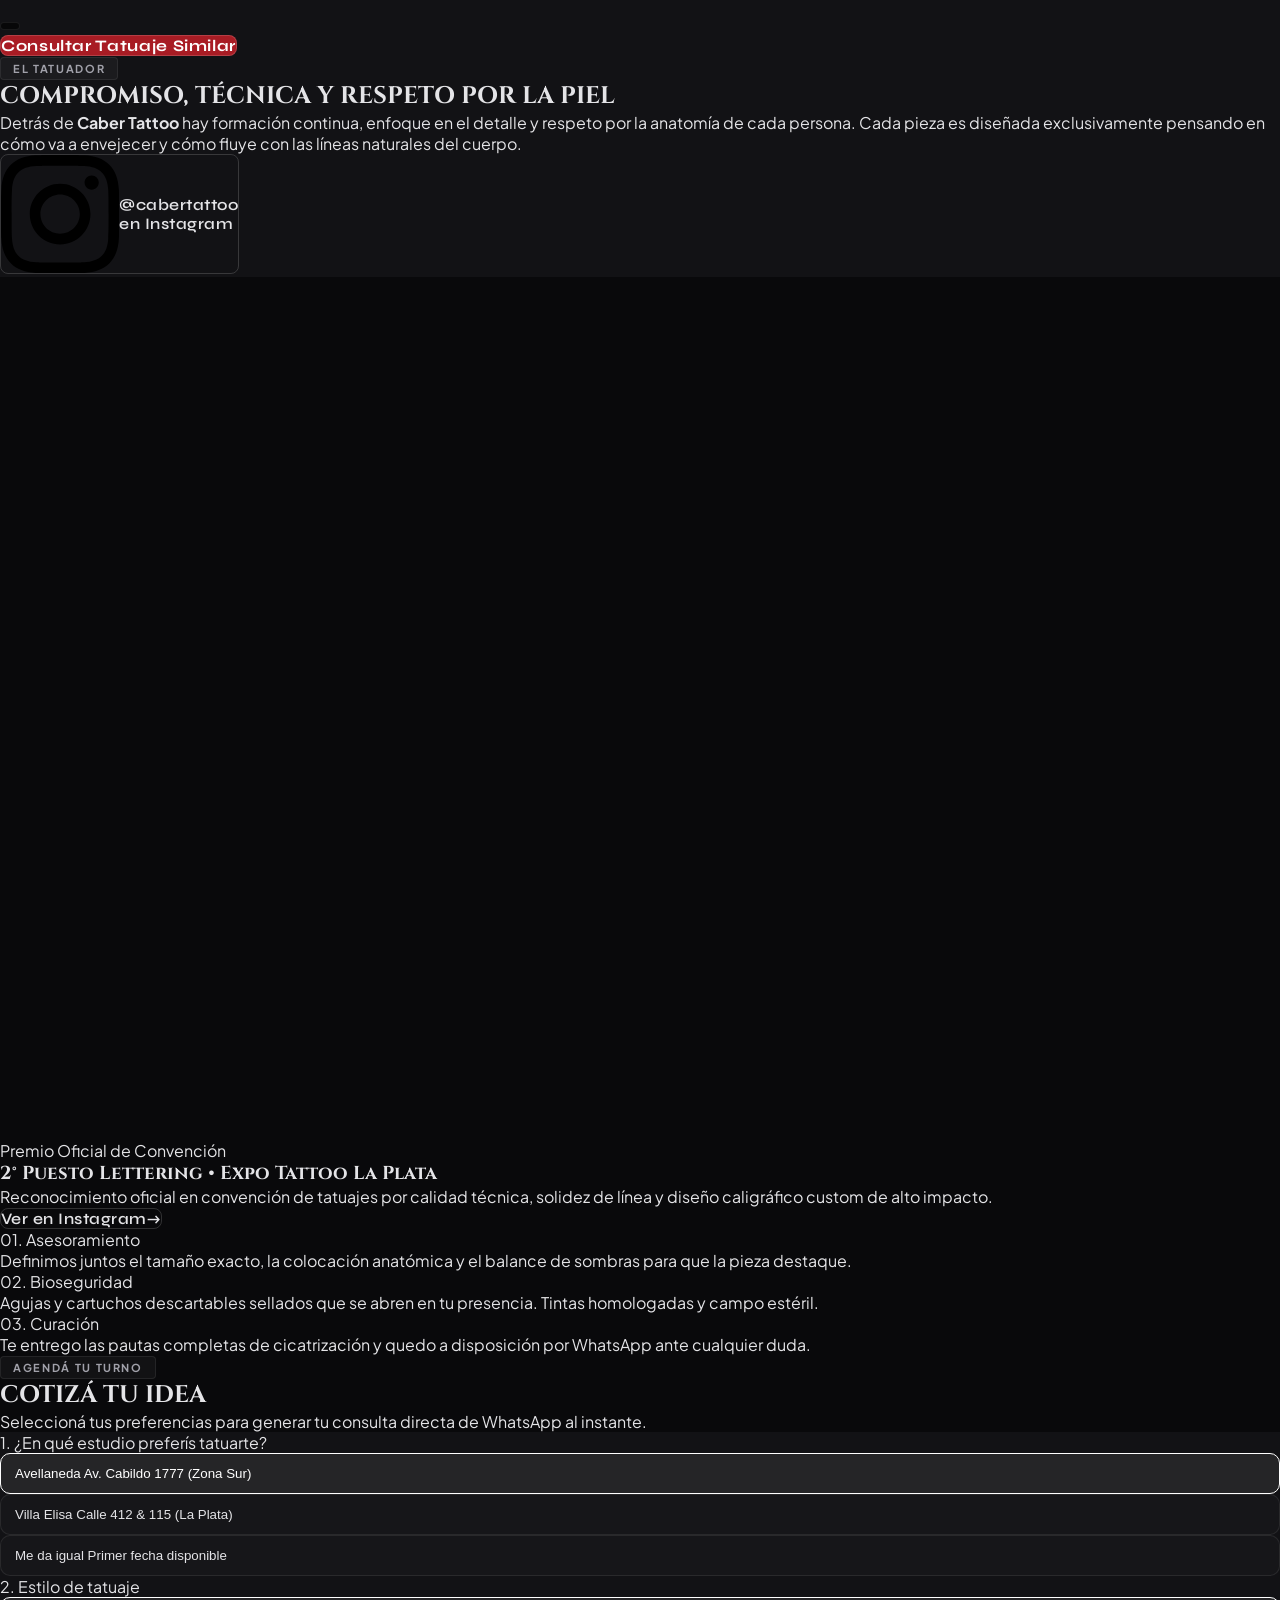
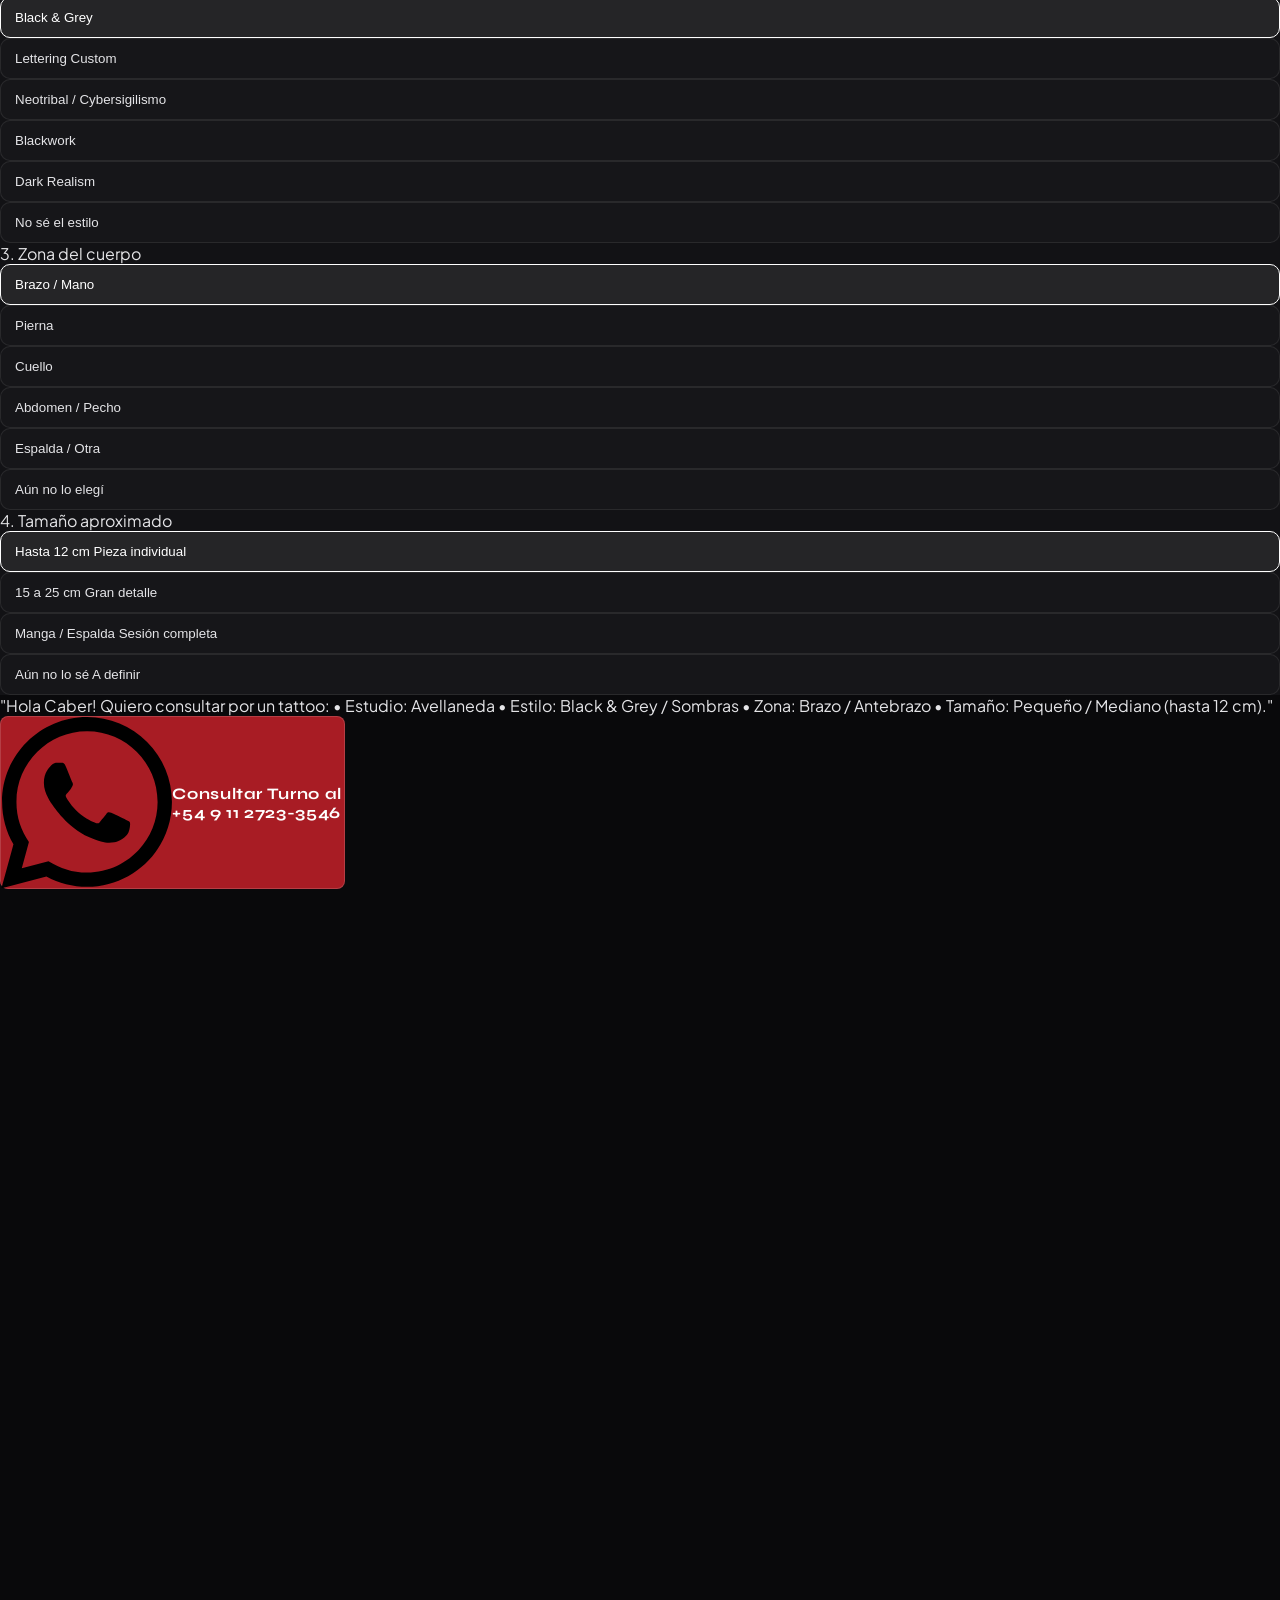
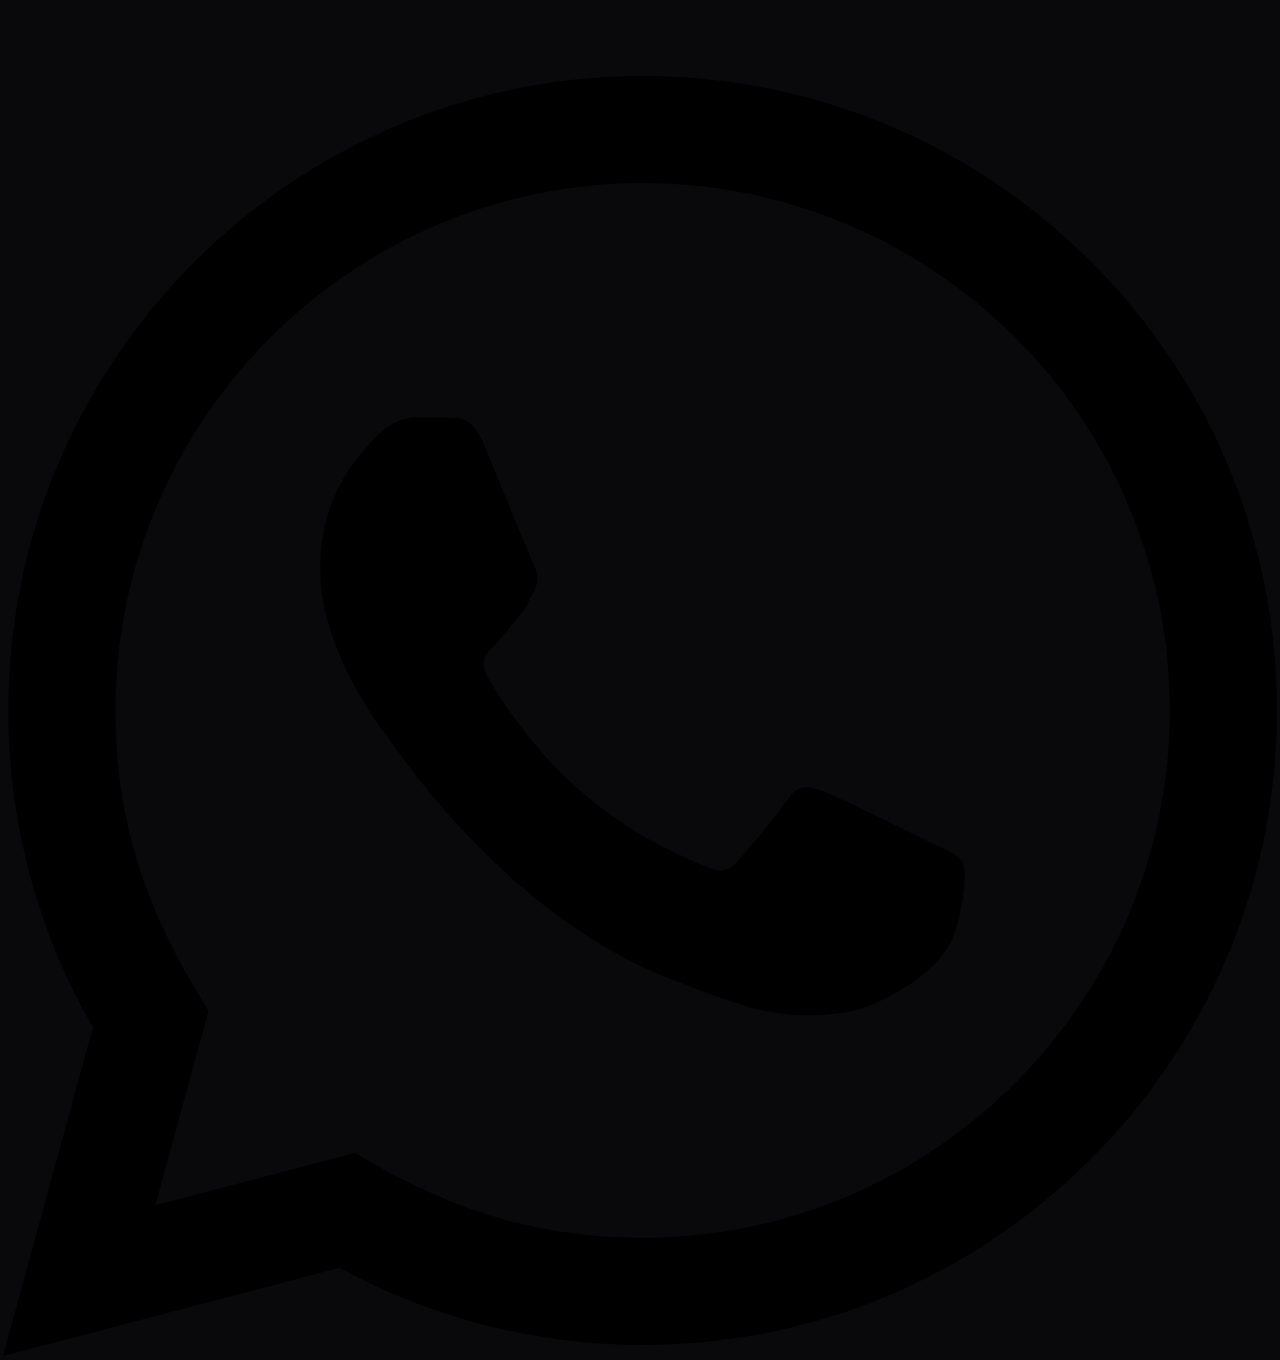
==== commit aa239163: "fix(ios): resolver bloqueo de scroll en iOS Safari y eliminar superposicion de boton de turno en hea" ====
--- a/index.html
+++ b/index.html
@@ -42,17 +42,17 @@
 
   <!-- HEADER / NAVBAR -->
   <header class="fixed top-0 left-0 w-full z-50 transition-all duration-200" id="mainHeader">
-    <div class="max-w-7xl mx-auto px-4 sm:px-6 lg:px-8">
-      <div class="flex items-center justify-between h-20">
+    <div class="max-w-7xl mx-auto px-3 sm:px-6 lg:px-8">
+      <div class="flex items-center justify-between h-16 sm:h-20 gap-2">
         
         <!-- Brand with Caber's photo as exclusive round logo in header -->
-        <a href="#hero" class="group flex items-center gap-3 text-decoration-none">
+        <a href="#hero" class="group flex items-center gap-2 sm:gap-3 text-decoration-none min-w-0 flex-shrink">
           <img src="assets/images/caber-artist.png" 
                alt="Caber Tattoo" 
-               class="w-11 h-11 rounded-full object-cover border border-white/25 group-hover:border-white transition-colors duration-200">
-          <div>
-            <span class="font-serif font-bold tracking-wider text-base sm:text-lg text-white block uppercase leading-tight">CABER TATTOO</span>
-            <span class="text-[10px] tracking-[0.2em] text-gray-400 uppercase block">Avellaneda &bull; Villa Elisa</span>
+               class="w-9 h-9 sm:w-11 sm:h-11 rounded-full object-cover border border-white/25 group-hover:border-white transition-colors duration-200 flex-shrink-0">
+          <div class="min-w-0">
+            <span class="font-serif font-bold tracking-wider text-xs sm:text-base md:text-lg text-white block uppercase leading-tight truncate">CABER TATTOO</span>
+            <span class="text-[8px] sm:text-[10px] tracking-[0.15em] sm:tracking-[0.2em] text-gray-400 uppercase block truncate">Avellaneda &bull; Villa Elisa</span>
           </div>
         </a>
 
@@ -67,20 +67,21 @@
         </nav>
 
         <!-- CTA Header Action -->
-        <div class="flex items-center gap-3">
+        <div class="flex items-center gap-1.5 sm:gap-3 flex-shrink-0">
           <a href="https://wa.me/5491127233546?text=Hola%20Caber!%20Quiero%20consultar%20para%20hacerme%20un%20tatuaje" 
              target="_blank" 
              rel="noopener noreferrer" 
-             class="btn-primary text-xs font-bold uppercase tracking-wider py-2.5 px-5 flex items-center gap-2">
-            <svg class="w-4 h-4 fill-current" viewBox="0 0 24 24">
+             class="btn-primary text-[11px] sm:text-xs font-bold uppercase tracking-wider py-2 px-3 sm:py-2.5 sm:px-5 flex items-center gap-1.5 shadow-md">
+            <svg class="w-3.5 h-3.5 sm:w-4 sm:h-4 fill-current" viewBox="0 0 24 24">
               <path d="M.057 24l1.687-6.163c-1.041-1.804-1.588-3.849-1.587-5.946.003-6.556 5.338-11.891 11.893-11.891 3.181.001 6.167 1.24 8.413 3.488 2.245 2.248 3.481 5.236 3.48 8.414-.003 6.557-5.338 11.892-11.893 11.892-1.99-.001-3.951-.5-5.688-1.448l-6.305 1.654zm6.597-3.807c1.676.995 3.276 1.591 5.392 1.592 5.448 0 9.886-4.434 9.889-9.885.002-5.462-4.415-9.89-9.881-9.892-5.452 0-9.887 4.434-9.889 9.884-.001 2.225.651 3.891 1.746 5.634l-.999 3.648 3.742-.981zm11.387-5.464c-.074-.124-.272-.198-.57-.347-.297-.149-1.758-.868-2.031-.967-.272-.099-.47-.149-.669.149-.198.297-.768.967-.941 1.165-.173.198-.347.223-.644.074-.297-.149-1.255-.462-2.39-1.475-.883-.788-1.48-1.761-1.653-2.059-.173-.297-.018-.458.13-.606.134-.133.297-.347.446-.521.151-.172.2-.296.3-.495.099-.198.05-.372-.025-.521-.075-.148-.669-1.611-.916-2.206-.242-.579-.487-.501-.669-.51l-.57-.01c-.198 0-.52.074-.792.372s-1.04 1.016-1.04 2.479 1.065 2.876 1.213 3.074c.149.198 2.095 3.2 5.076 4.487.709.306 1.263.489 1.694.626.712.226 1.36.194 1.872.118.571-.085 1.758-.719 2.006-1.413.248-.695.248-1.29.173-1.414z"/>
             </svg>
-            <span class="hidden sm:inline">Agendar</span> Turno
+            <span class="hidden xs:inline">Agendar</span>
+            <span>Turno</span>
           </a>
 
           <!-- Mobile Hamburger Toggle -->
-          <button id="mobileMenuBtn" class="md:hidden p-2 rounded-lg bg-surface border border-border text-gray-300 hover:text-white" aria-label="Abrir Menú">
-            <svg class="w-6 h-6" fill="none" stroke="currentColor" viewBox="0 0 24 24">
+          <button id="mobileMenuBtn" class="md:hidden p-1.5 sm:p-2 rounded-lg bg-surface border border-border text-gray-300 hover:text-white flex-shrink-0" aria-label="Abrir Menú">
+            <svg class="w-5 h-5 sm:w-6 sm:h-6" fill="none" stroke="currentColor" viewBox="0 0 24 24">
               <path stroke-linecap="round" stroke-linejoin="round" stroke-width="2" d="M4 6h16M4 12h16m-7 6h7"></path>
             </svg>
           </button>
--- a/style.css
+++ b/style.css
@@ -44,24 +44,26 @@
   scroll-behavior: smooth;
   text-rendering: optimizeLegibility;
   -webkit-font-smoothing: antialiased;
-  overflow-x: hidden;
-  max-width: 100vw;
   width: 100%;
+  height: 100%;
 }
 
 body {
   background-color: var(--bg-dark);
-  min-height: 100vh;
-  overflow-x: hidden;
-  max-width: 100vw;
+  min-height: 100%;
   width: 100%;
   position: relative;
 }
 
-/* Prevent any section from spilling horizontally on mobile */
+/* Enforce horizontal containment without breaking iOS vertical scroll */
+html, body {
+  overflow-x: clip;
+  overflow-y: auto;
+}
+
+/* Safe container bounds without breaking iOS Safari vertical scroll */
 section, header, footer, main {
-  max-width: 100vw;
-  overflow-x: clip;
+  width: 100%;
 }
 
 /* Typography */
@@ -206,11 +208,19 @@
   border-color: var(--border-strong);
 }
 
-/* Map Dark Theme Filter */
+/* Map Dark Theme Filter with GPU acceleration */
 .map-dark {
   filter: grayscale(100%) invert(92%) contrast(85%);
   border-radius: 12px;
   border: 1px solid var(--border-color);
+  transform: translateZ(0);
+  backface-visibility: hidden;
+}
+
+/* Prevent iframes from hijacking touch scroll events on mobile */
+.map-container {
+  position: relative;
+  touch-action: pan-y;
 }
 
 /* Portfolio Filters */
@@ -602,52 +612,71 @@
 }
 
 /* ==========================================================================
+   PERFORMANCE & SMOOTH SCROLL OPTIMIZATIONS
+   ========================================================================== */
+* {
+  -webkit-tap-highlight-color: transparent;
+}
+
+img {
+  content-visibility: auto;
+}
+
+.gallery-item, .studio-card, .coverflow-slide {
+  transform: translateZ(0);
+  will-change: transform, opacity;
+  backface-visibility: hidden;
+}
+
+/* ==========================================================================
    SCROLL REVEAL ANIMATIONS (SAFE OVERFLOW FOR MOBILE)
    ========================================================================== */
 .reveal {
   opacity: 0;
-  transform: translateY(24px);
-  transition: opacity 0.7s cubic-bezier(0.16, 1, 0.3, 1), transform 0.7s cubic-bezier(0.16, 1, 0.3, 1);
+  transform: translateY(20px) translateZ(0);
+  transition: opacity 0.5s cubic-bezier(0.16, 1, 0.3, 1), transform 0.5s cubic-bezier(0.16, 1, 0.3, 1);
   will-change: opacity, transform;
 }
 
 .reveal.revealed {
   opacity: 1;
-  transform: translateY(0);
+  transform: translateY(0) translateZ(0);
 }
 
 .reveal-left {
   opacity: 0;
-  transform: translateY(20px);
-  transition: opacity 0.7s cubic-bezier(0.16, 1, 0.3, 1), transform 0.7s cubic-bezier(0.16, 1, 0.3, 1);
+  transform: translateY(16px) translateZ(0);
+  transition: opacity 0.5s cubic-bezier(0.16, 1, 0.3, 1), transform 0.5s cubic-bezier(0.16, 1, 0.3, 1);
+  will-change: opacity, transform;
 }
 
 @media (min-width: 768px) {
   .reveal-left {
-    transform: translateX(-35px);
+    transform: translateX(-30px) translateZ(0);
   }
 }
 
 .reveal-left.revealed {
   opacity: 1;
-  transform: translate(0, 0);
+  transform: translate(0, 0) translateZ(0);
 }
 
 .reveal-right {
   opacity: 0;
-  transform: translateY(20px);
-  transition: opacity 0.7s cubic-bezier(0.16, 1, 0.3, 1), transform 0.7s cubic-bezier(0.16, 1, 0.3, 1);
+  transform: translateY(16px) translateZ(0);
+  transition: opacity 0.5s cubic-bezier(0.16, 1, 0.3, 1), transform 0.5s cubic-bezier(0.16, 1, 0.3, 1);
+  will-change: opacity, transform;
 }
 
 @media (min-width: 768px) {
   .reveal-right {
-    transform: translateX(35px);
+    transform: translateX(30px) translateZ(0);
   }
 }
 
 .reveal-right.revealed {
   opacity: 1;
-  transform: translate(0, 0);
+  transform: translate(0, 0) translateZ(0);
 }
 
 .reveal-delay-1 { transition-delay: 0.1s; }
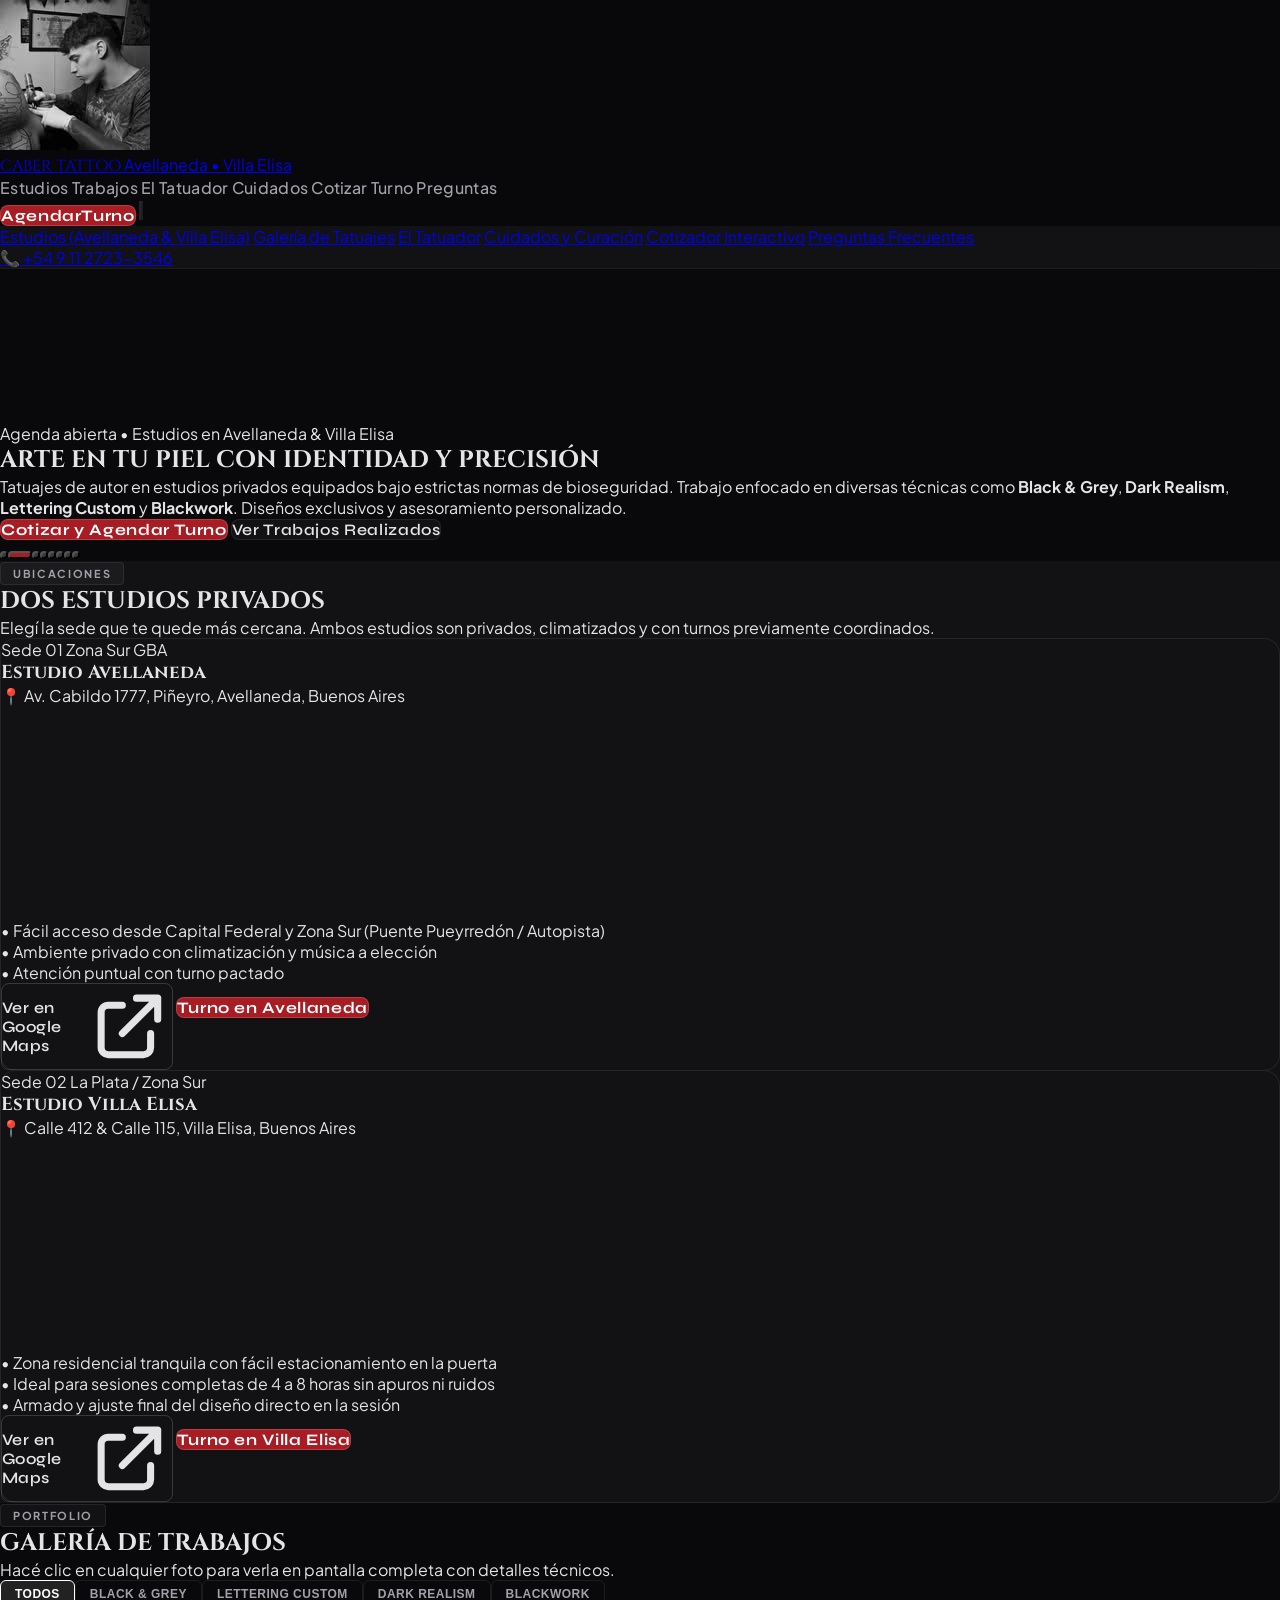
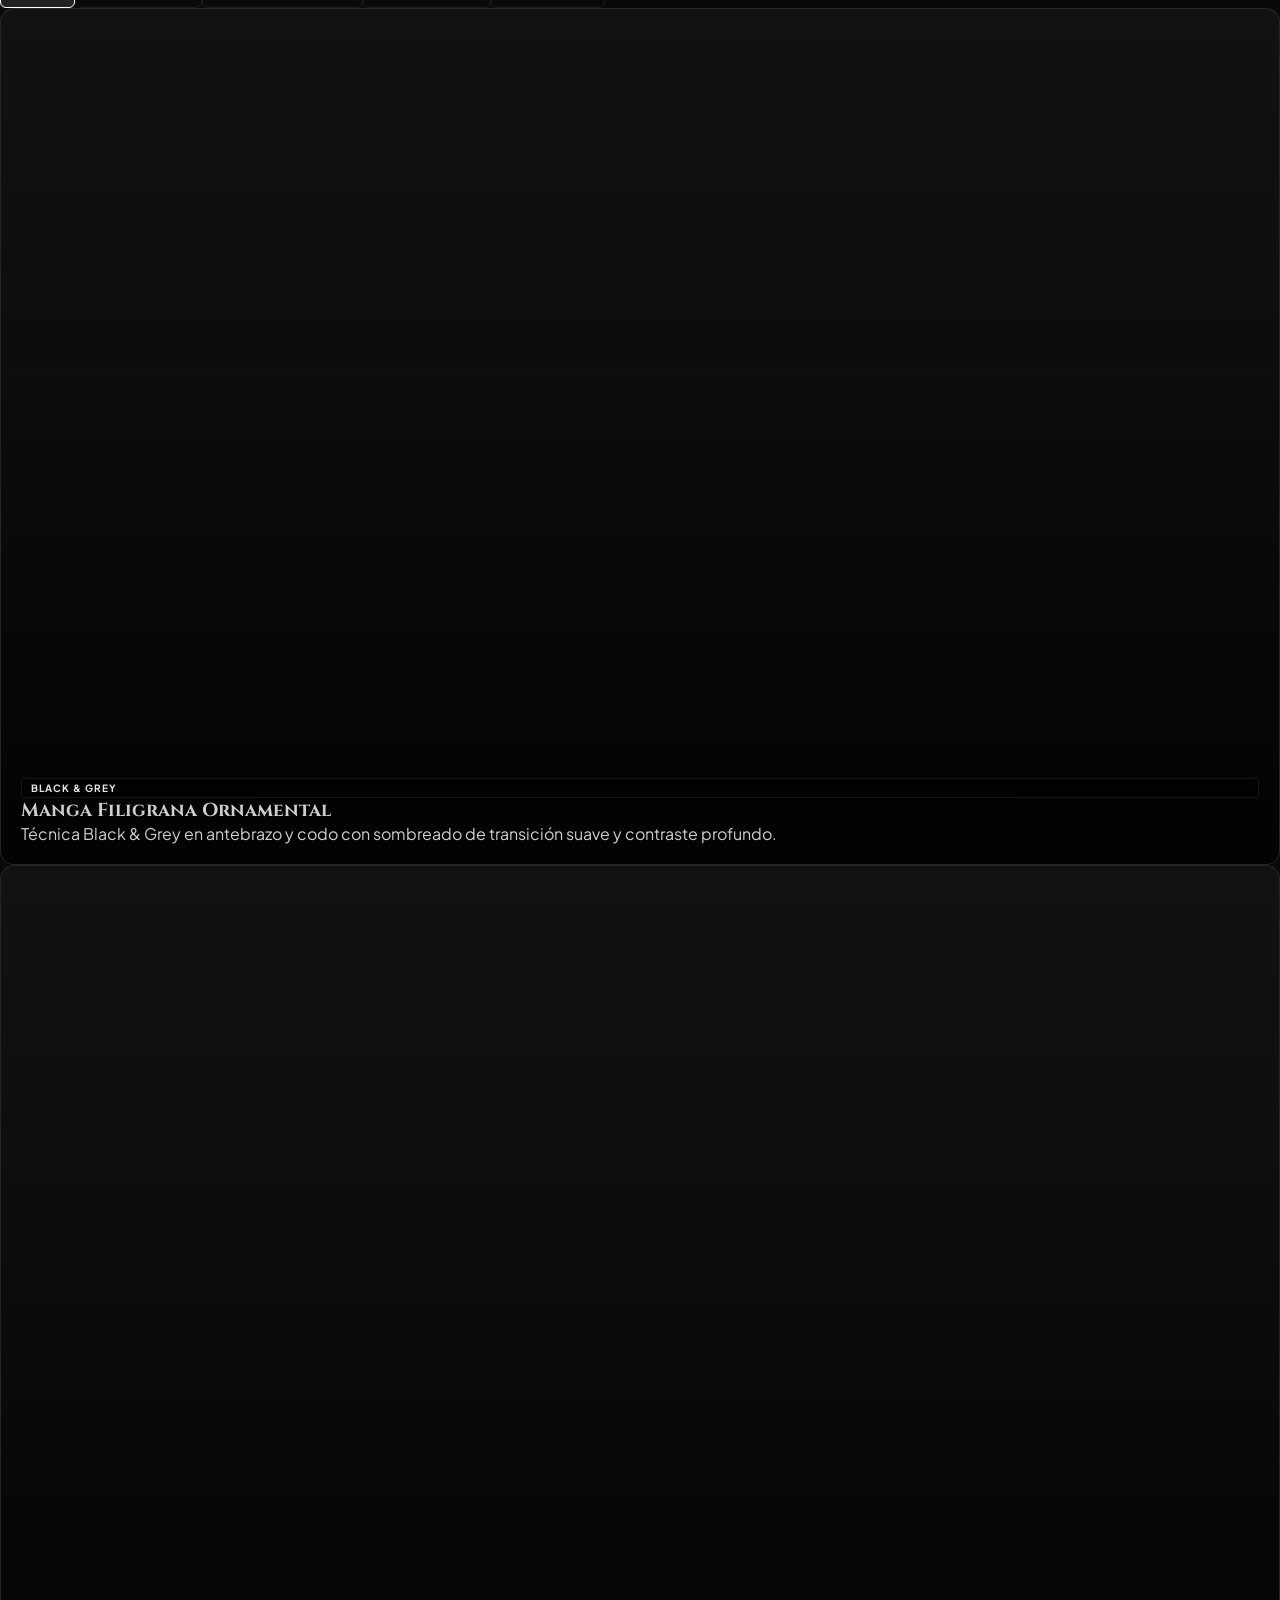
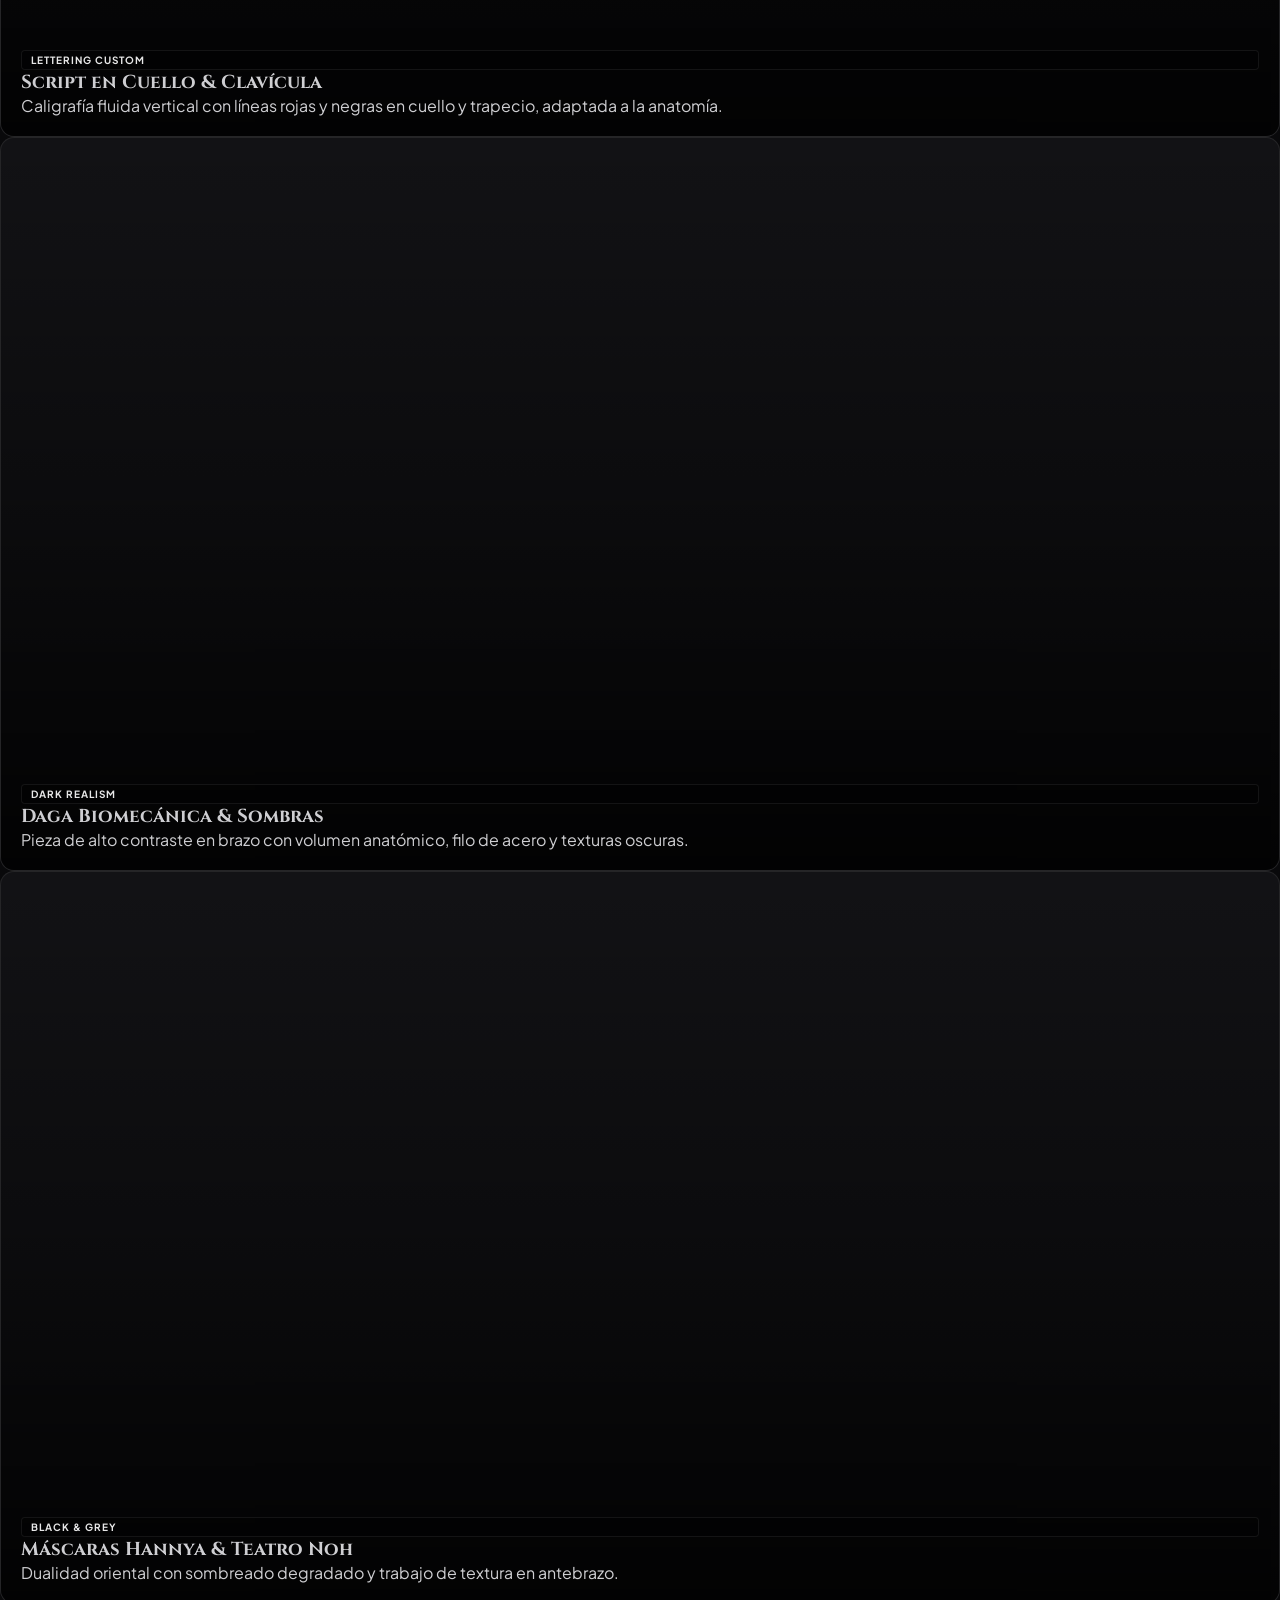
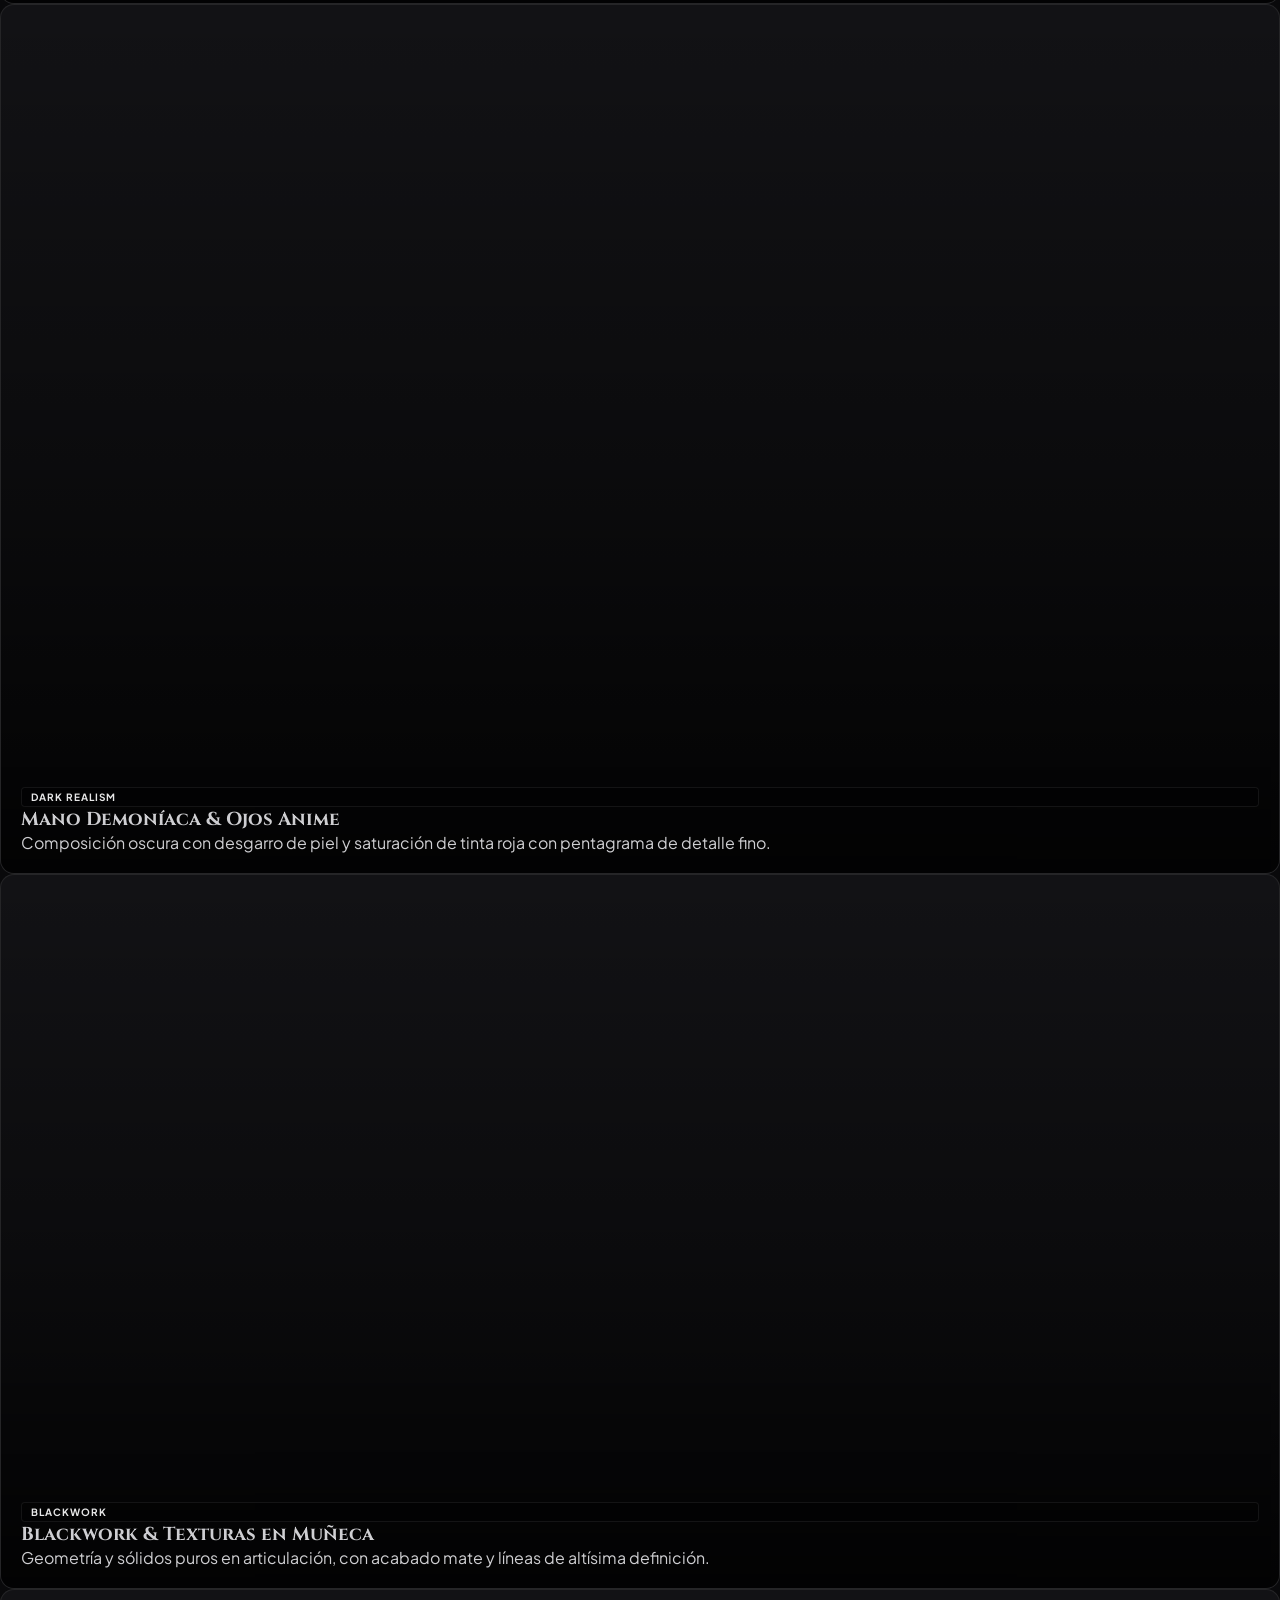
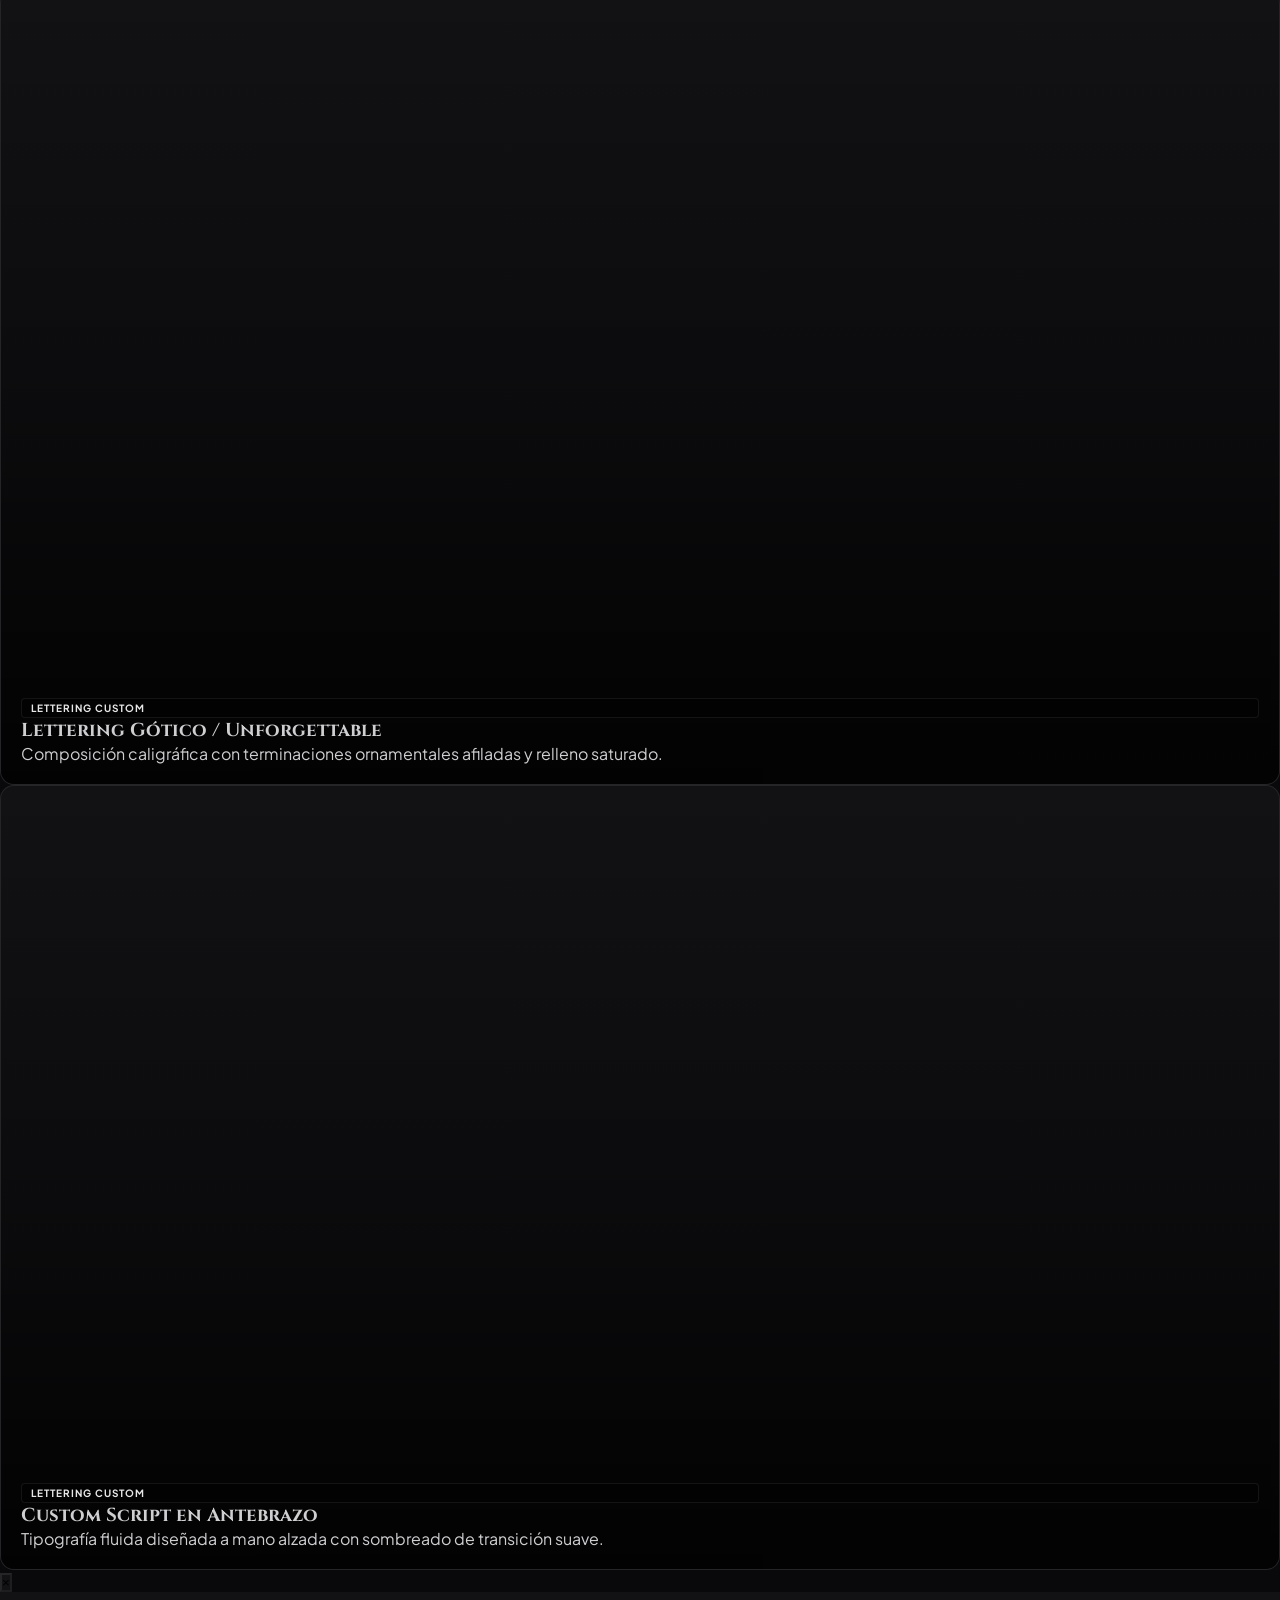
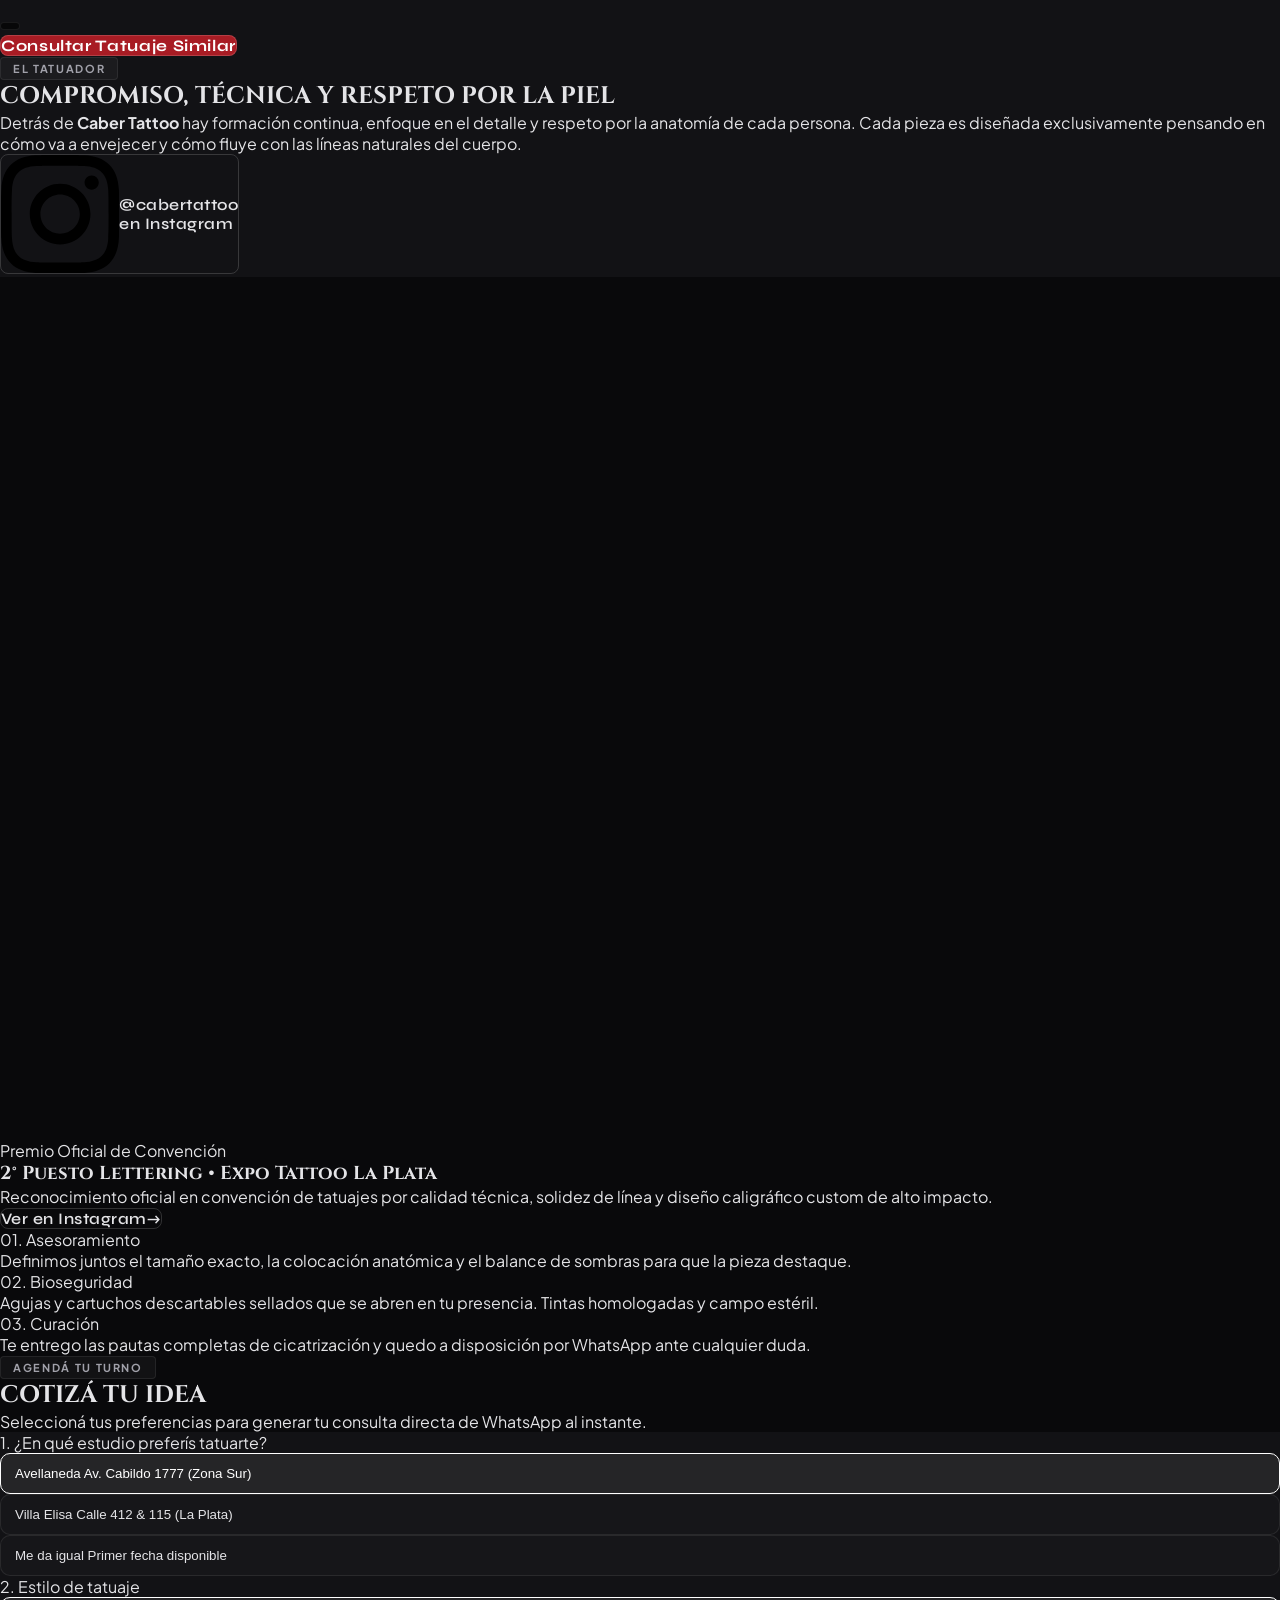
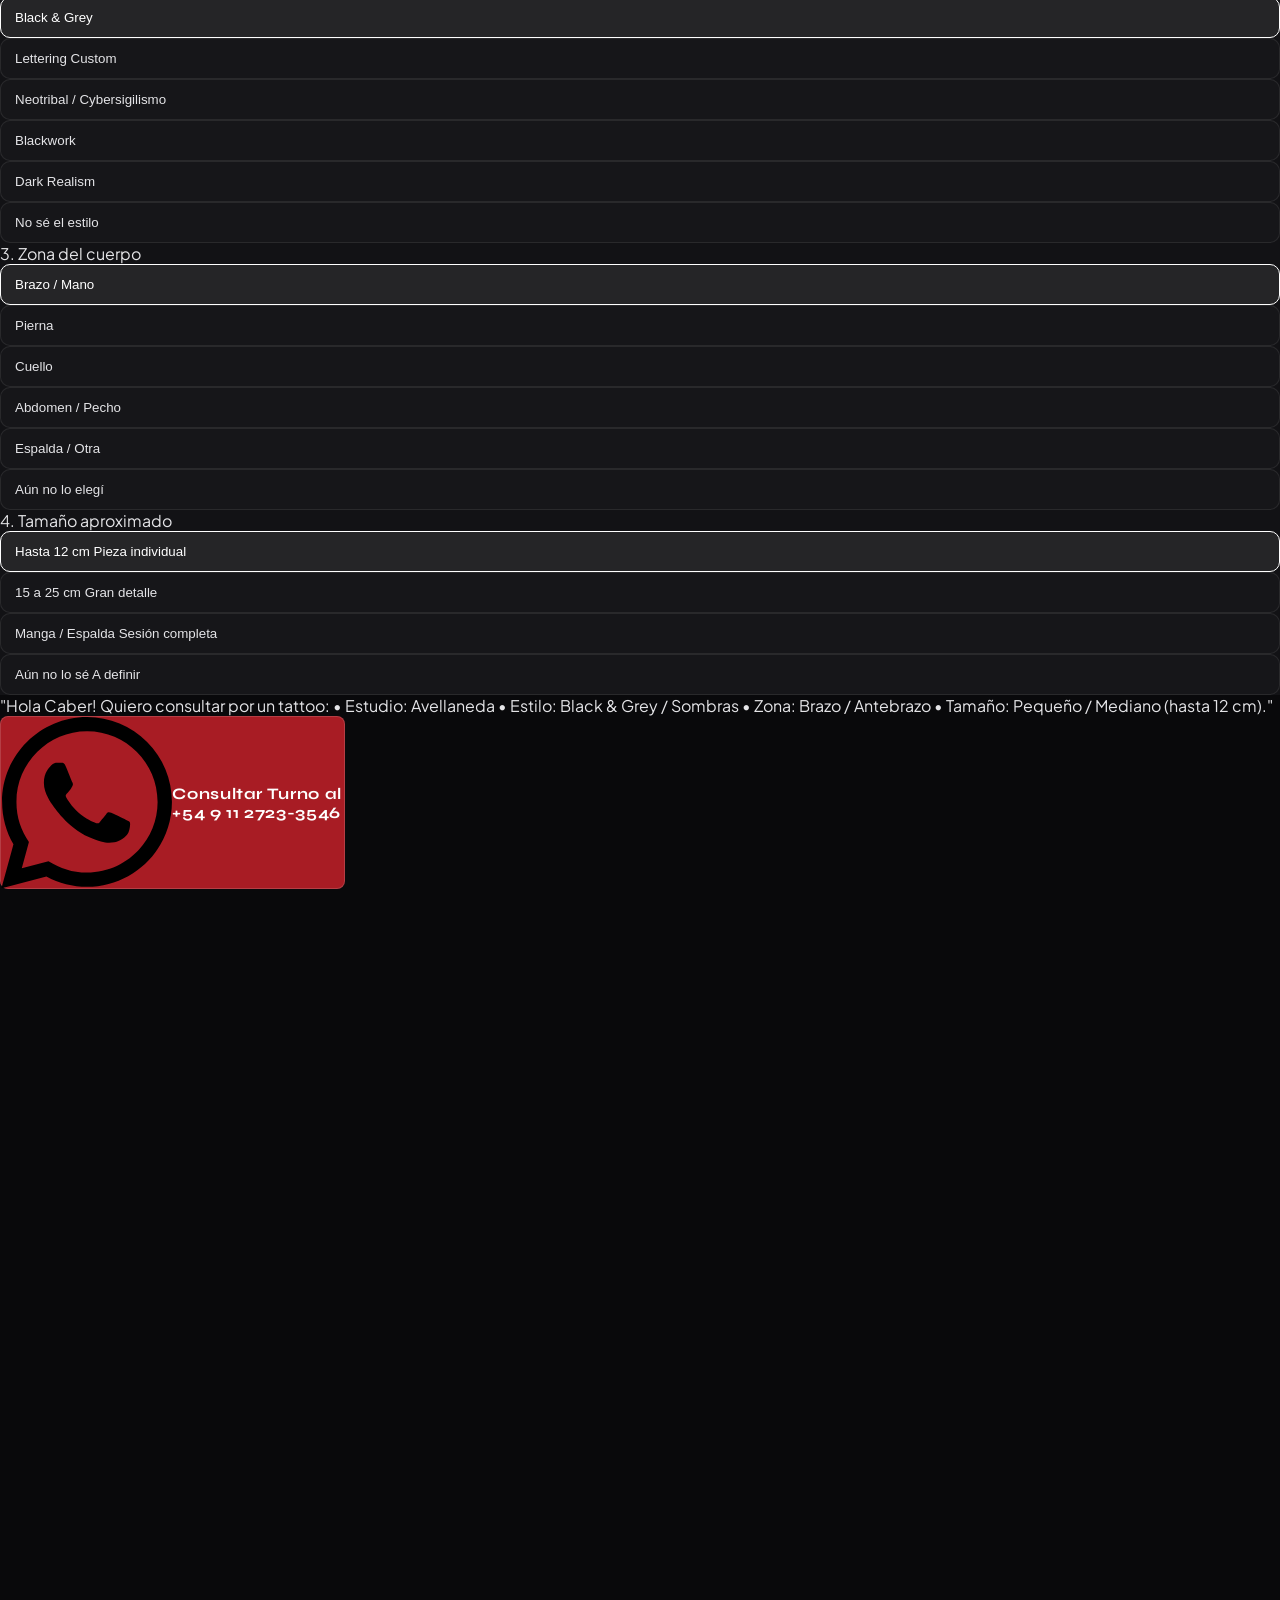
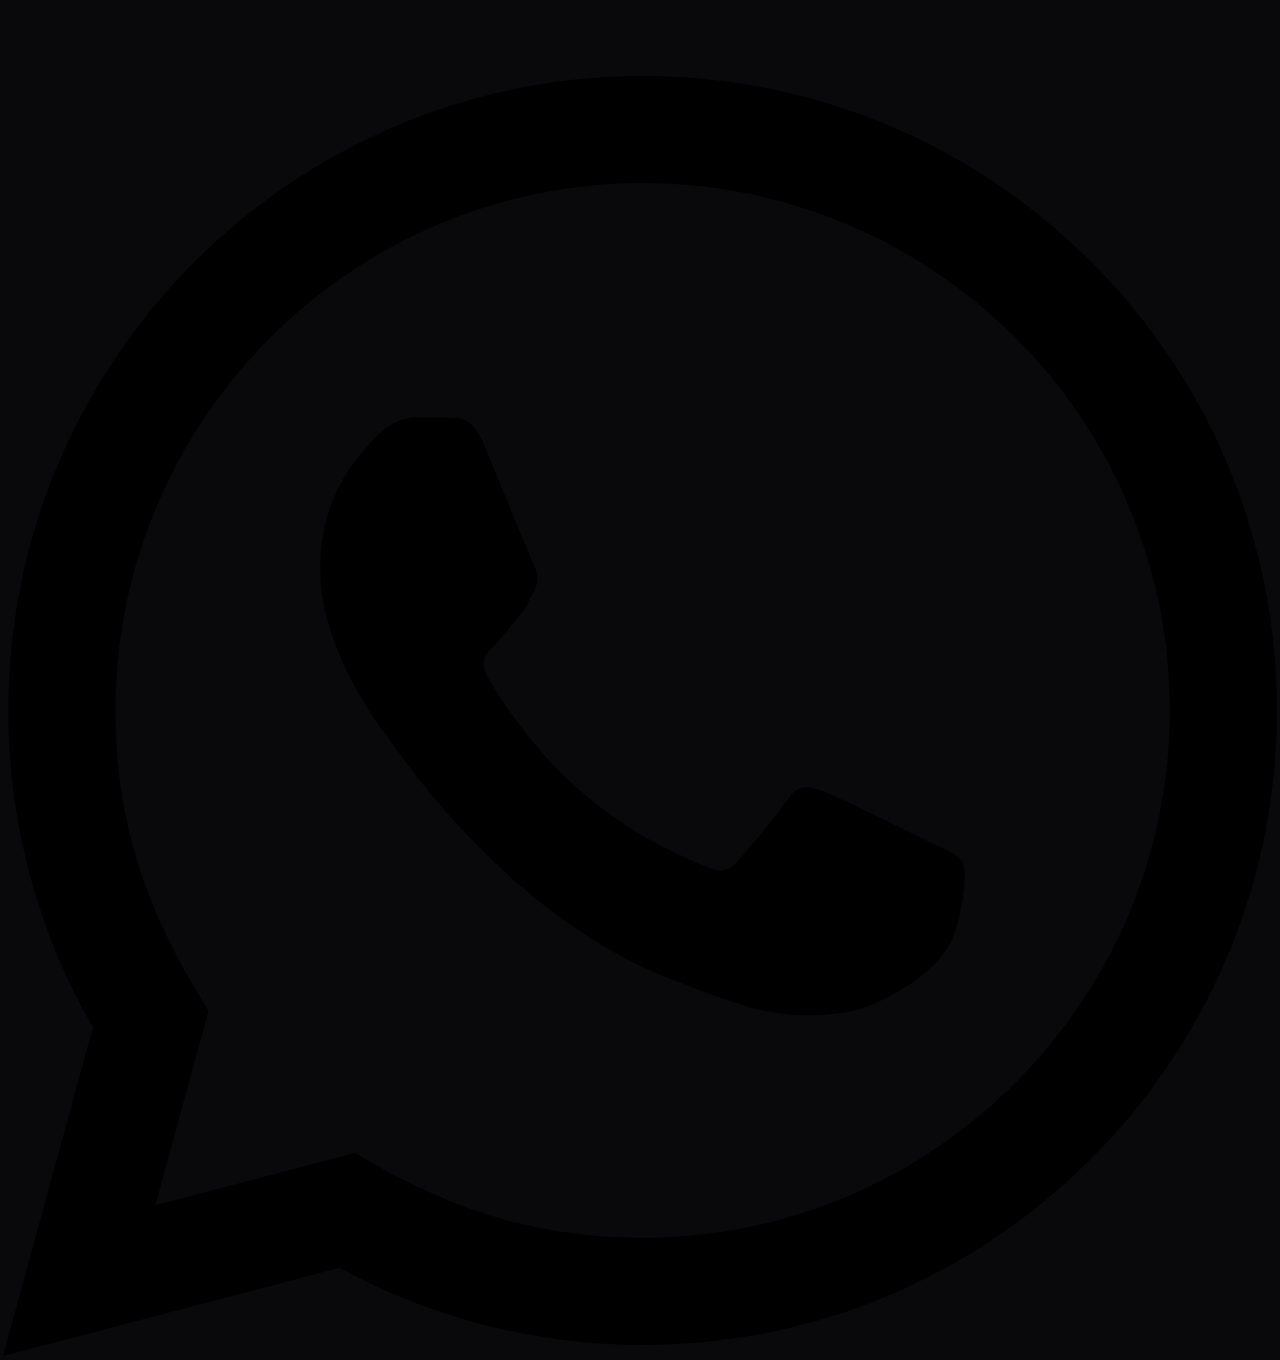
==== commit efb6d0b6: "fix(ios): resolver rebote y bloqueo inicial de scroll en Safari desvinculando overflow del root y me" ====
--- a/index.html
+++ b/index.html
@@ -1,5 +1,5 @@
 <!DOCTYPE html>
-<html lang="es" class="scroll-smooth">
+<html lang="es">
 <head>
   <meta charset="UTF-8">
   <meta name="viewport" content="width=device-width, initial-scale=1.0">
--- a/style.css
+++ b/style.css
@@ -41,24 +41,15 @@
   font-family: var(--font-sans);
   background-color: var(--bg-dark);
   color: var(--text-light);
-  scroll-behavior: smooth;
   text-rendering: optimizeLegibility;
   -webkit-font-smoothing: antialiased;
   width: 100%;
-  height: 100%;
 }
 
 body {
   background-color: var(--bg-dark);
-  min-height: 100%;
   width: 100%;
   position: relative;
-}
-
-/* Enforce horizontal containment without breaking iOS vertical scroll */
-html, body {
-  overflow-x: clip;
-  overflow-y: auto;
 }
 
 /* Safe container bounds without breaking iOS Safari vertical scroll */
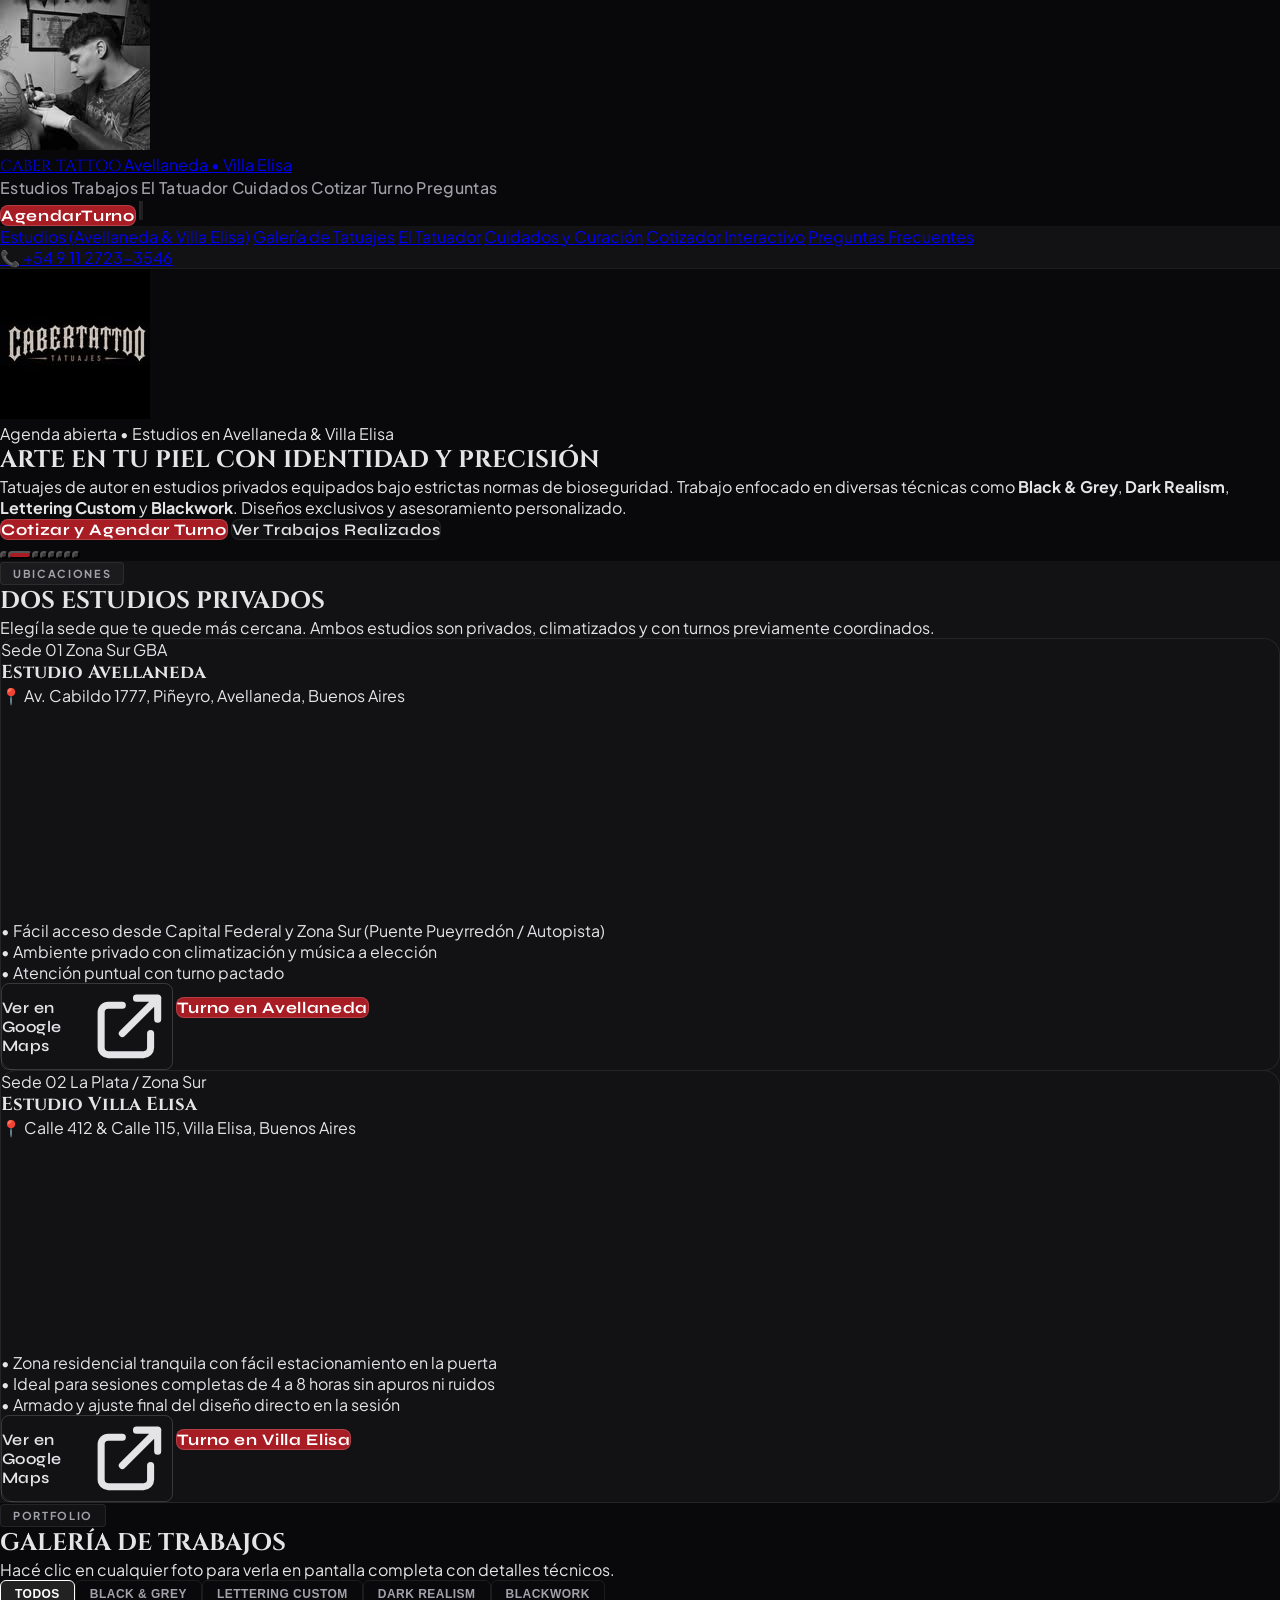
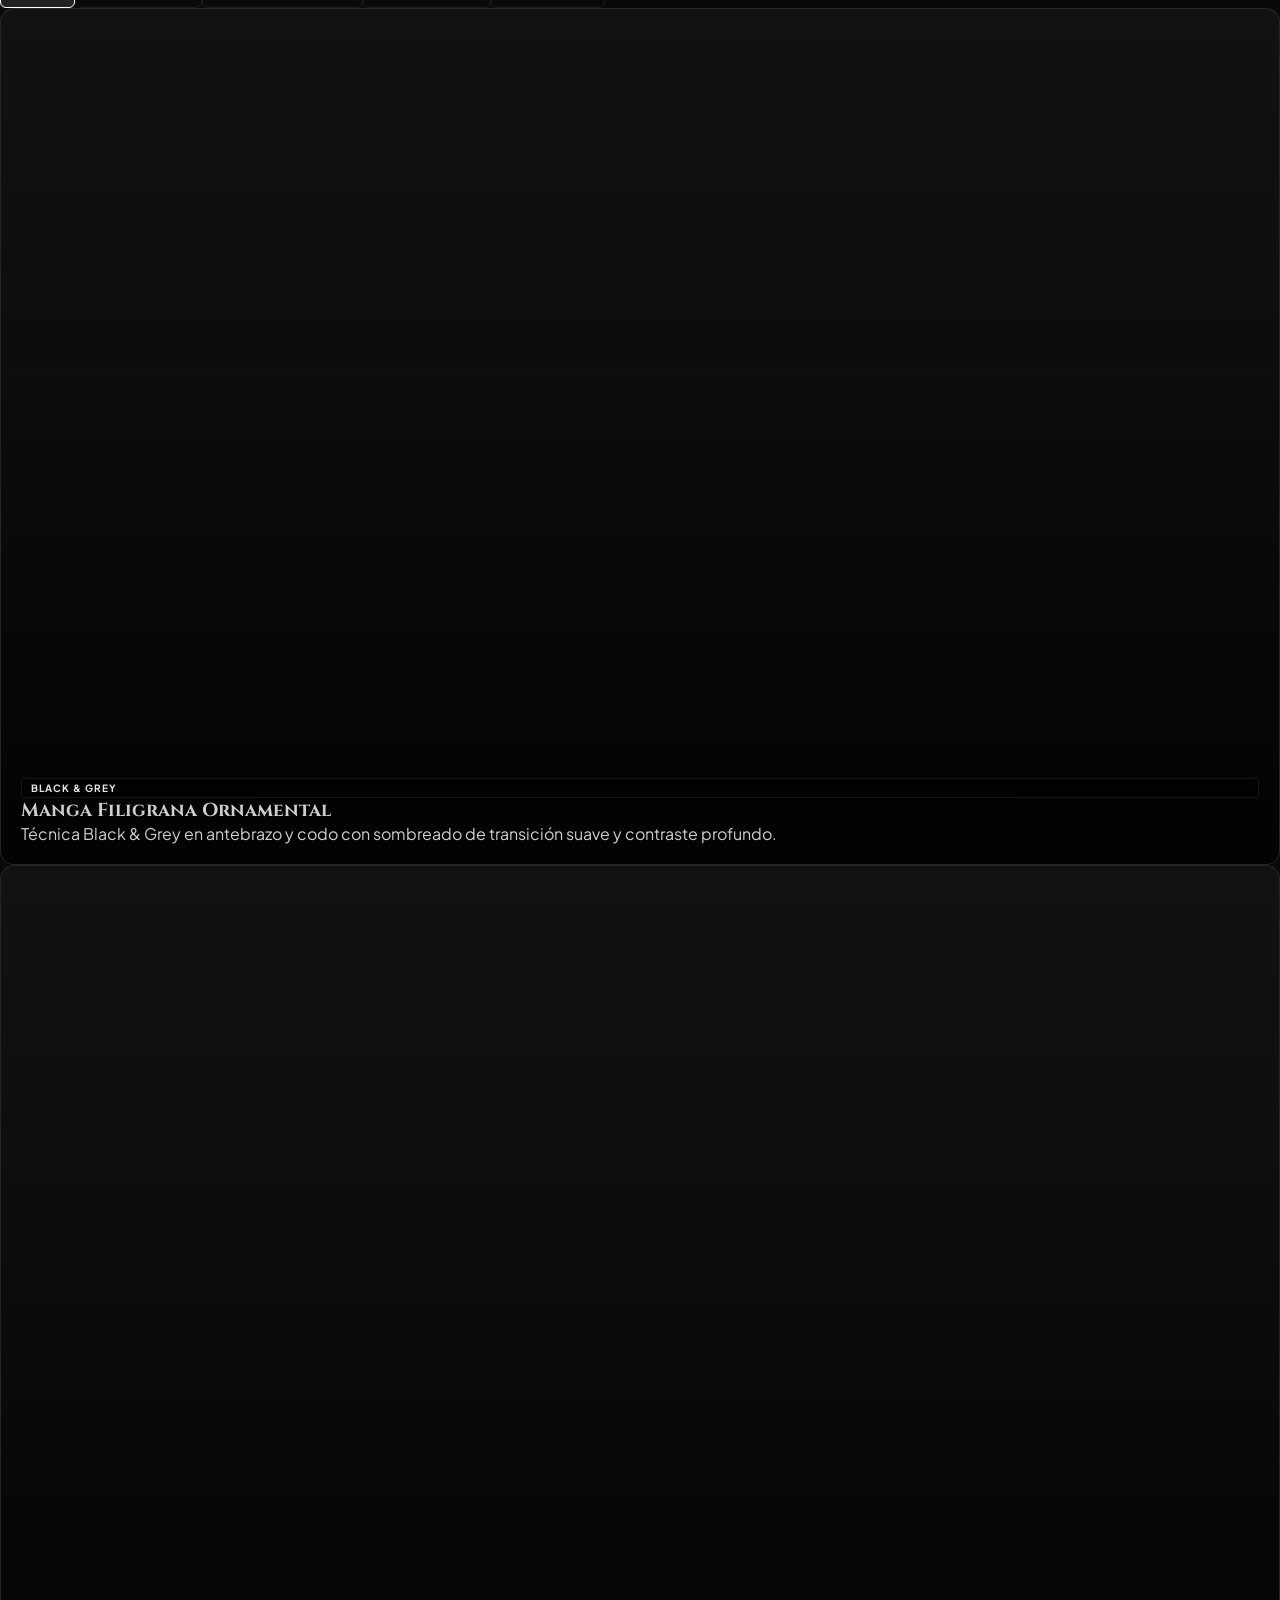
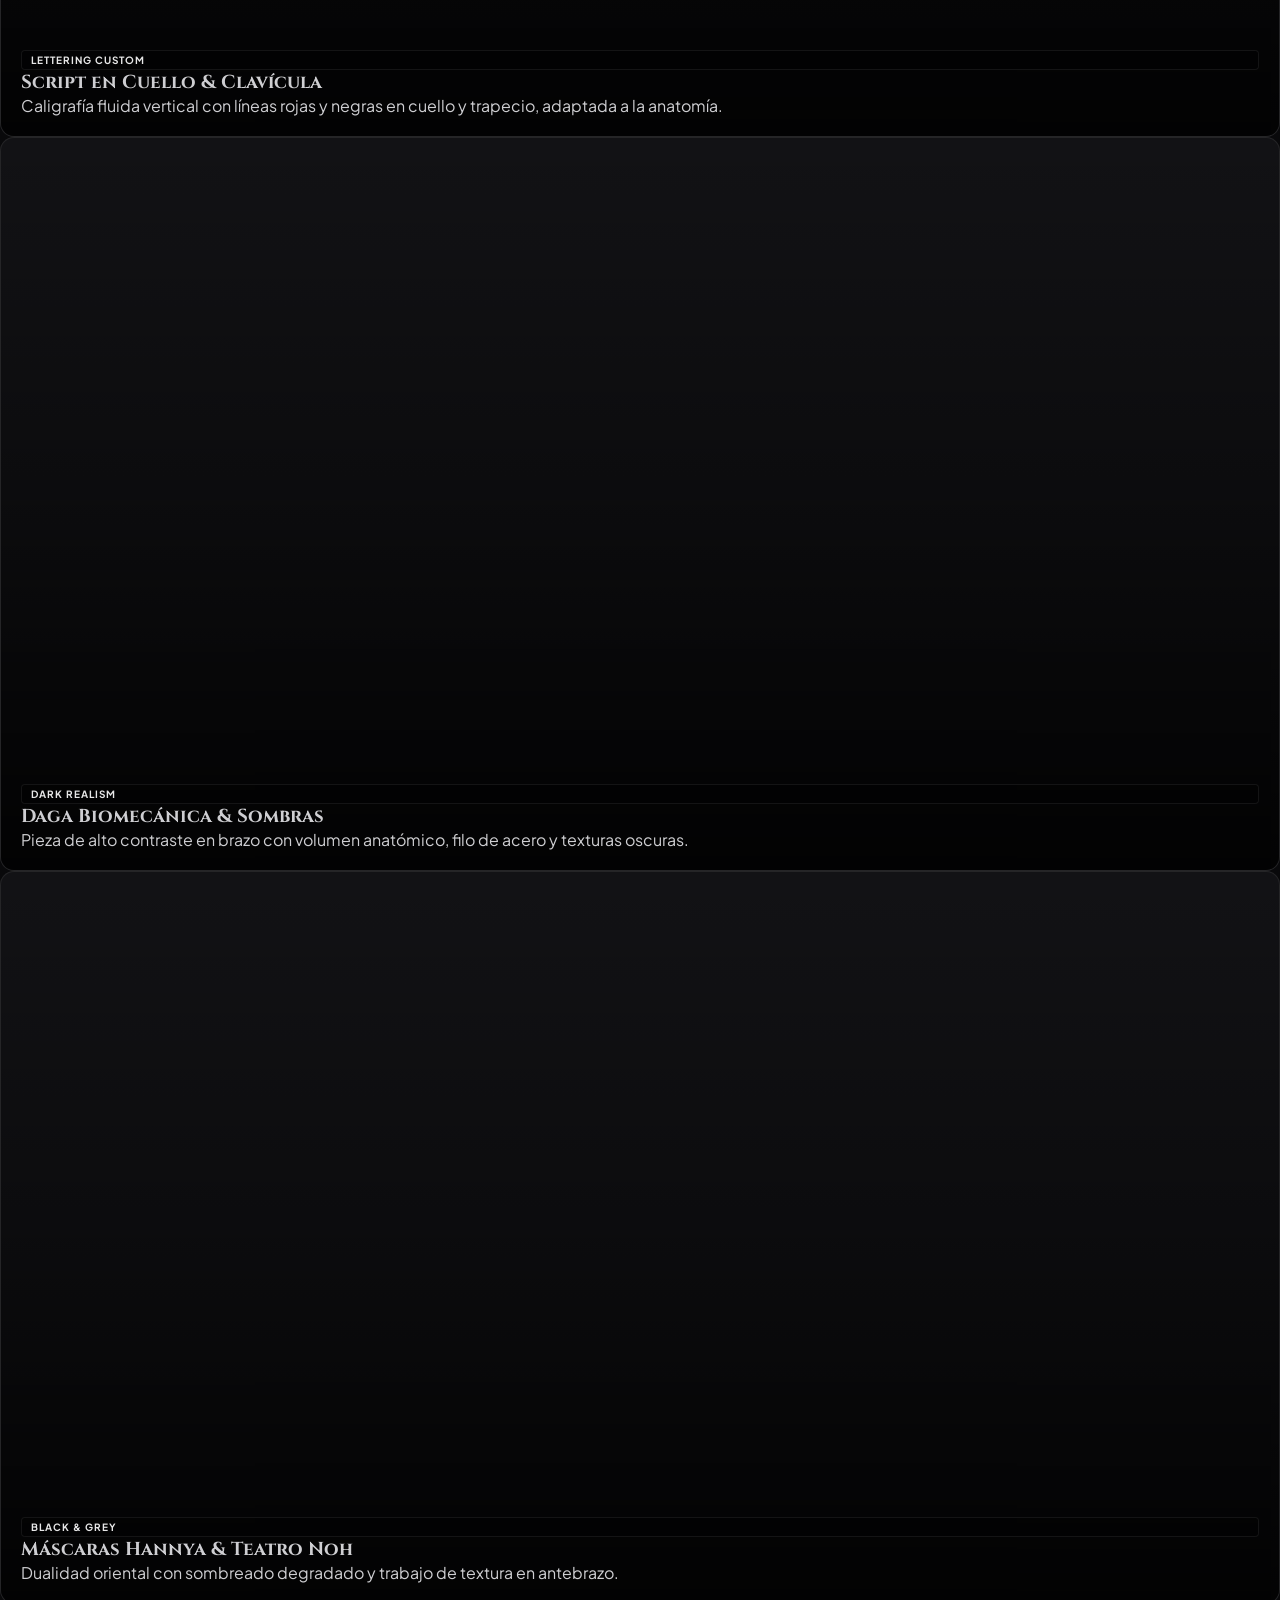
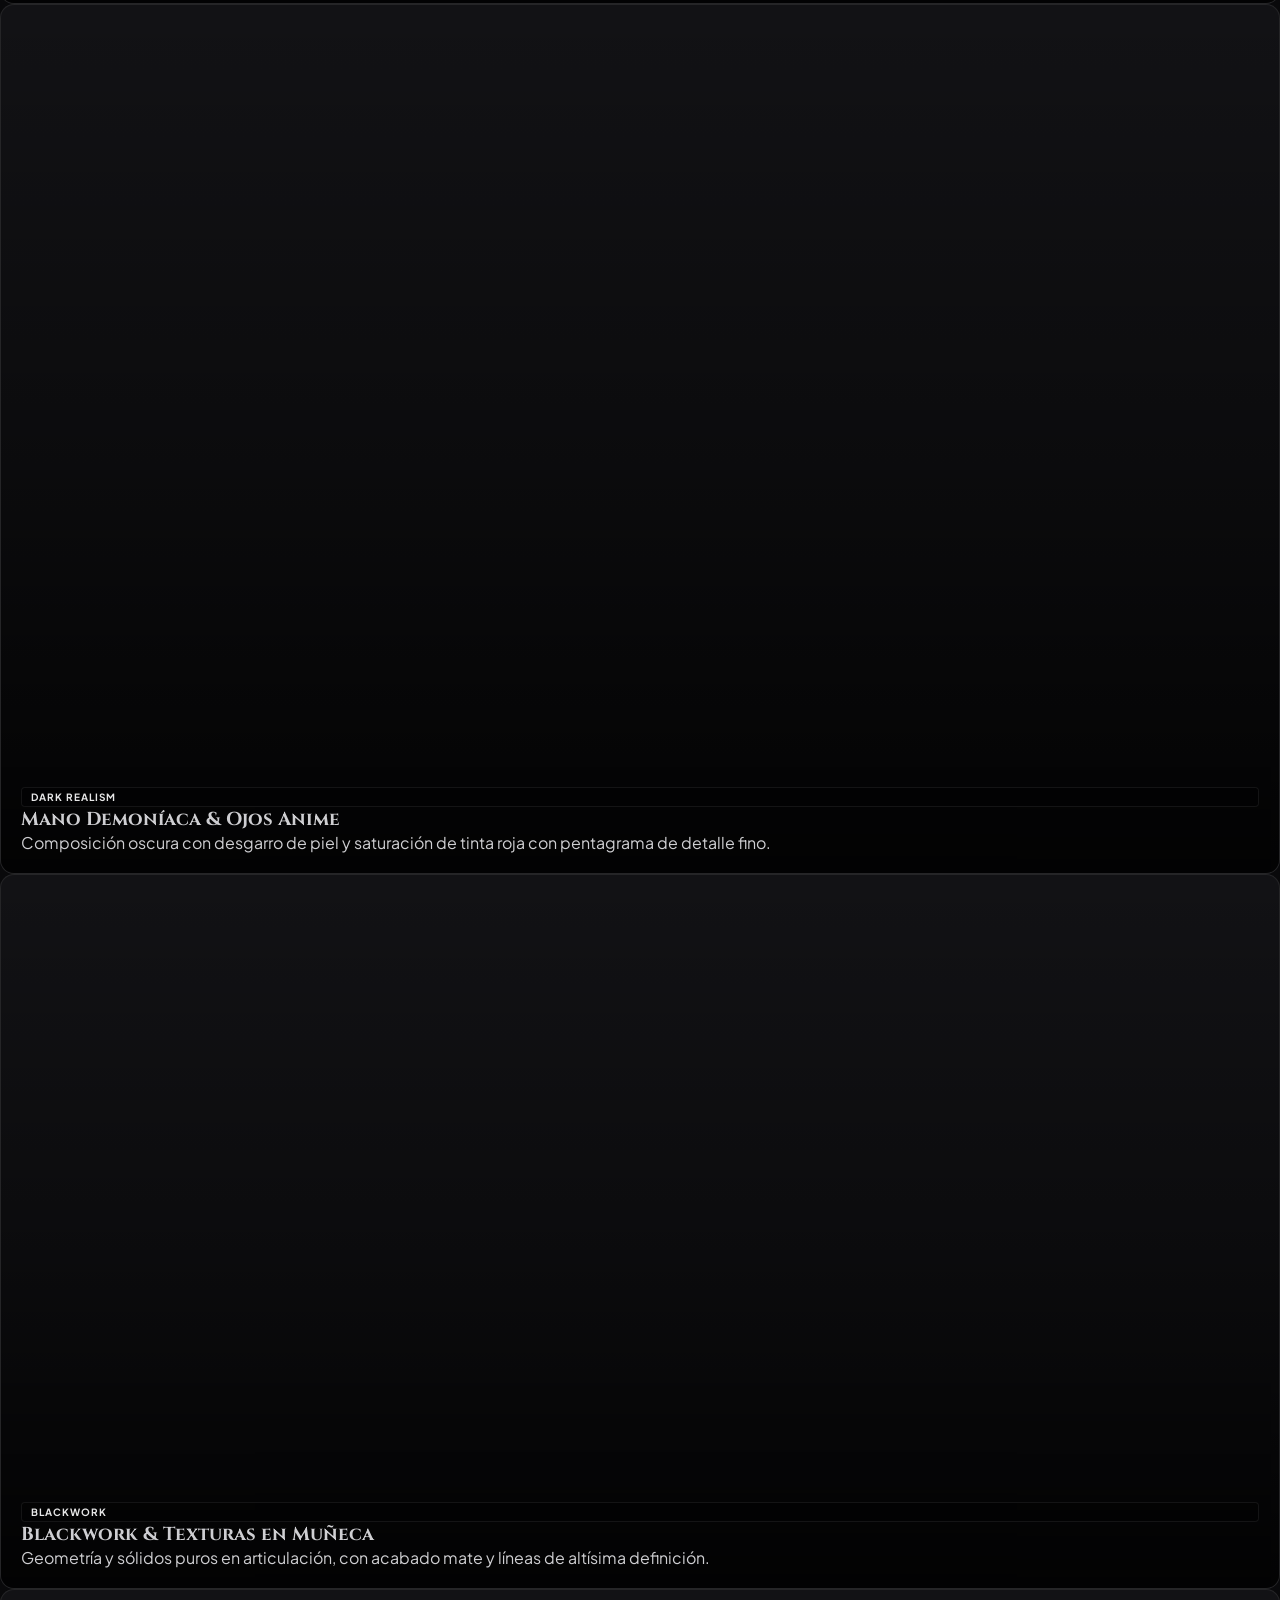
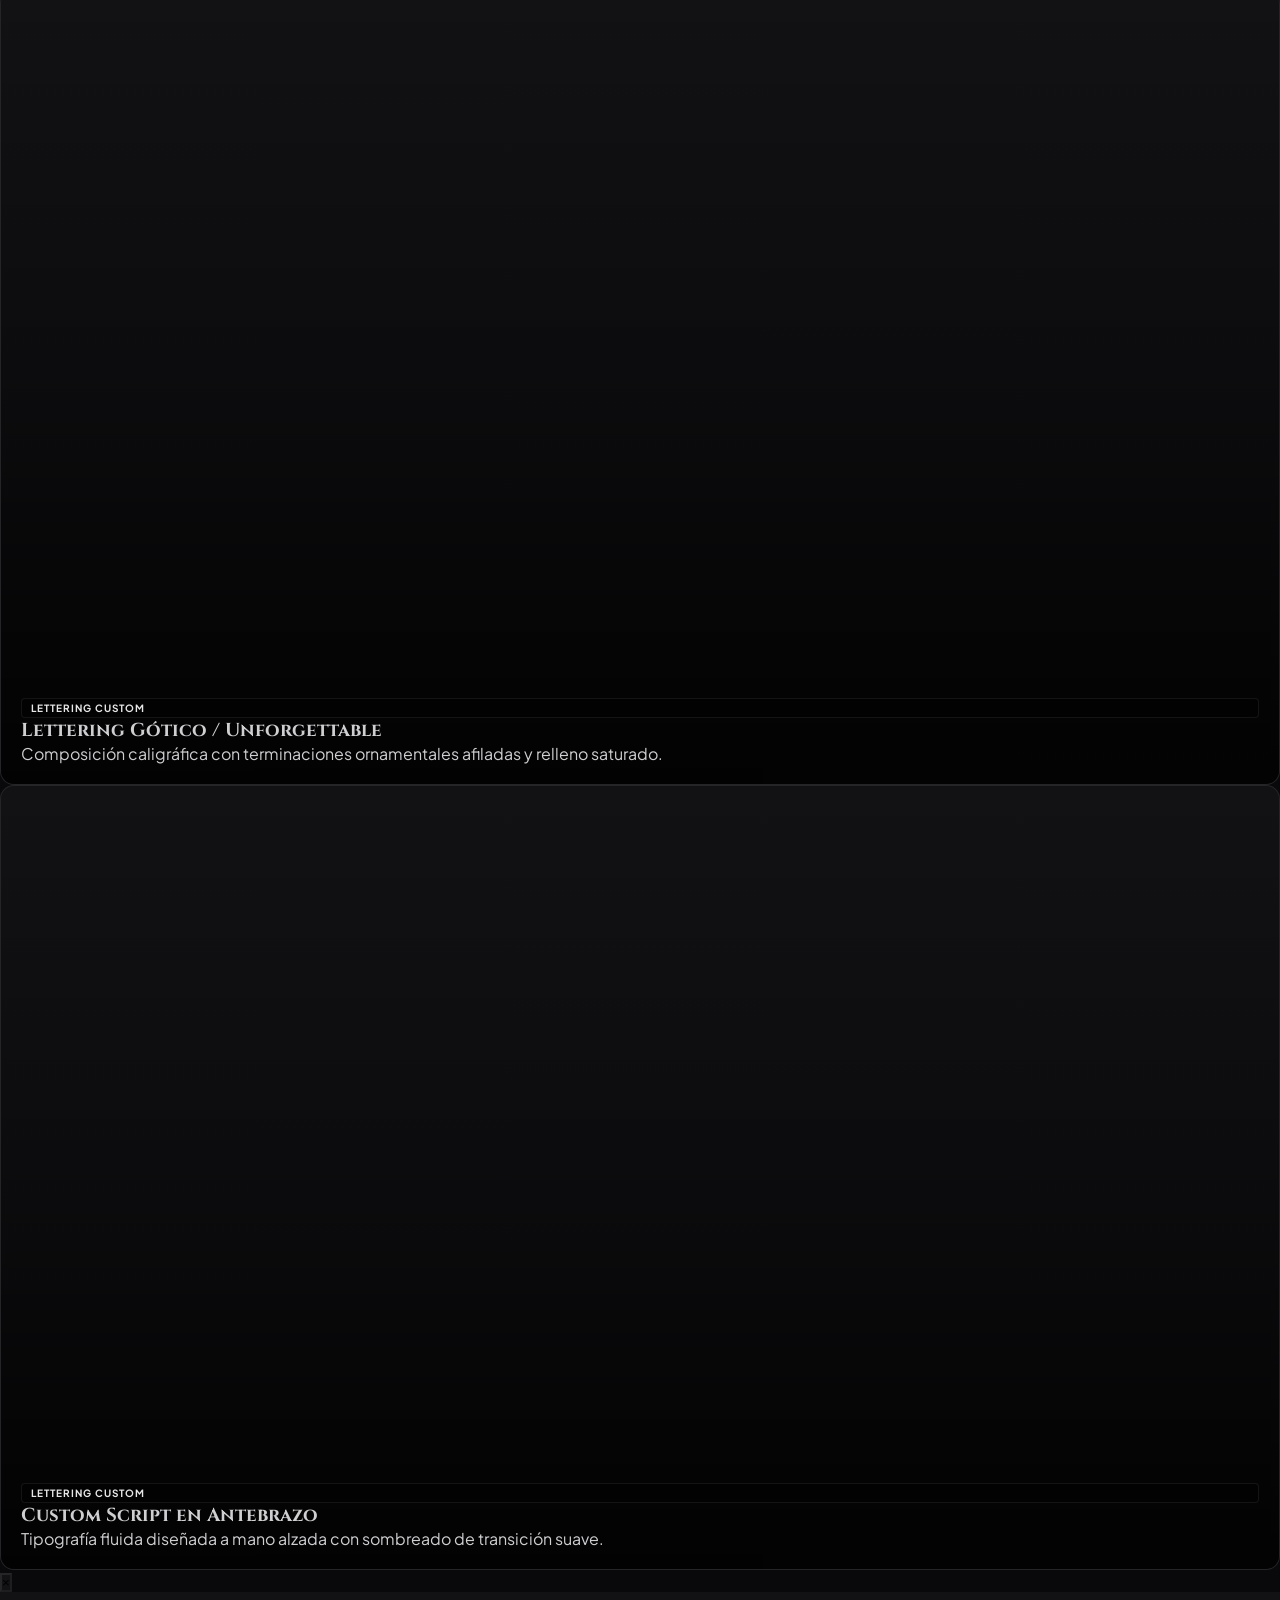
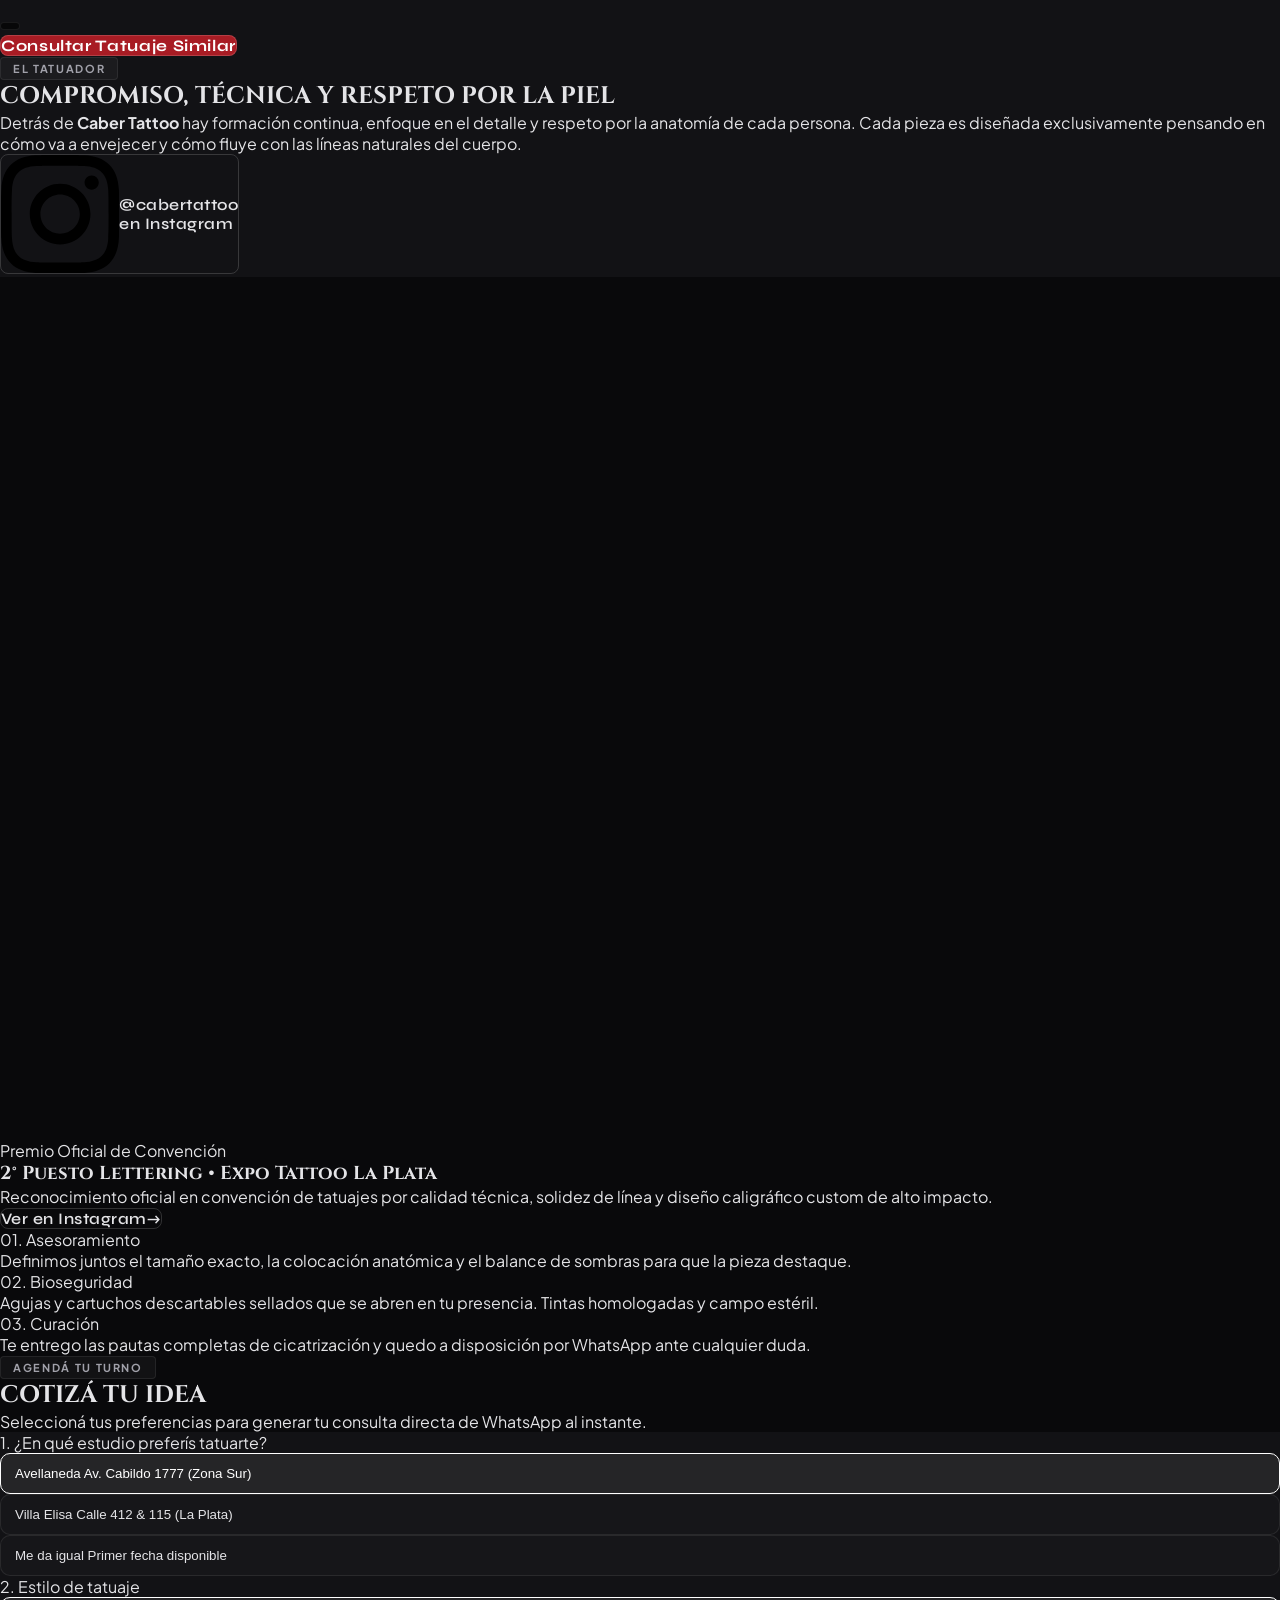
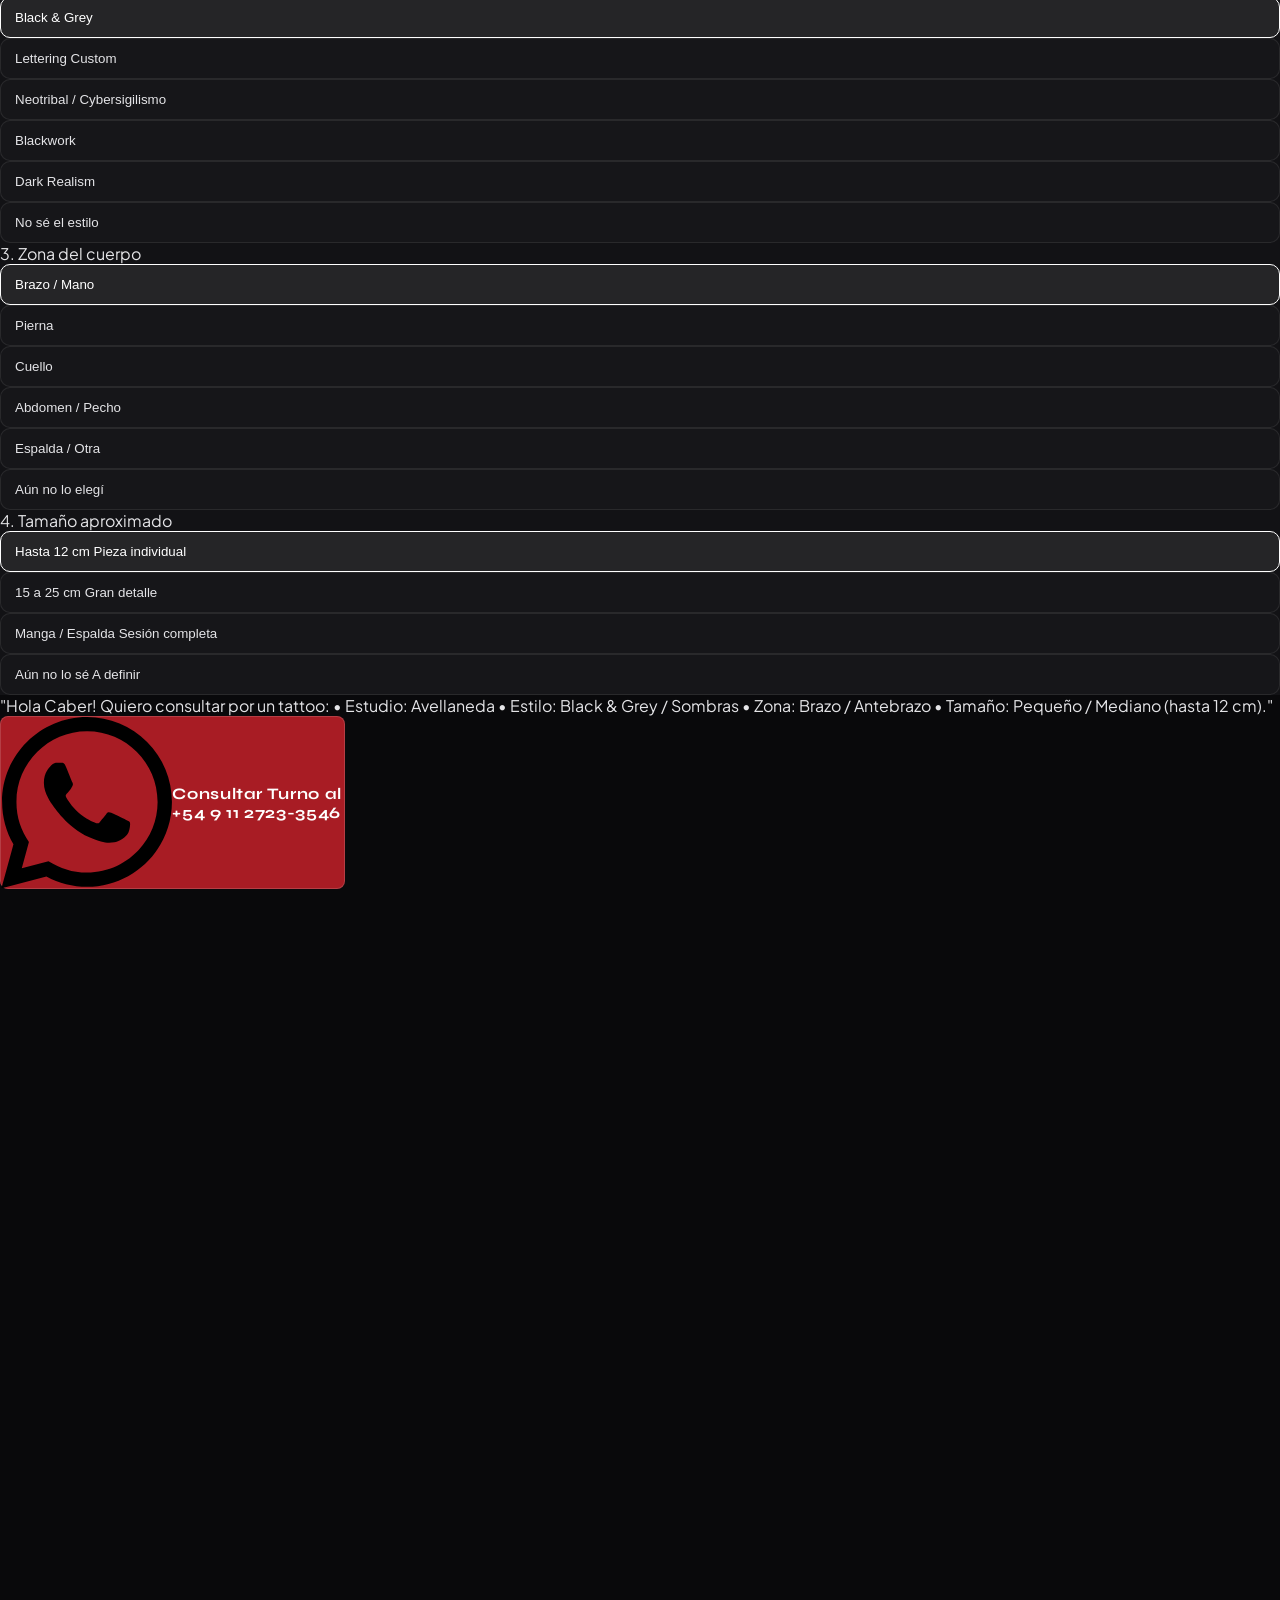
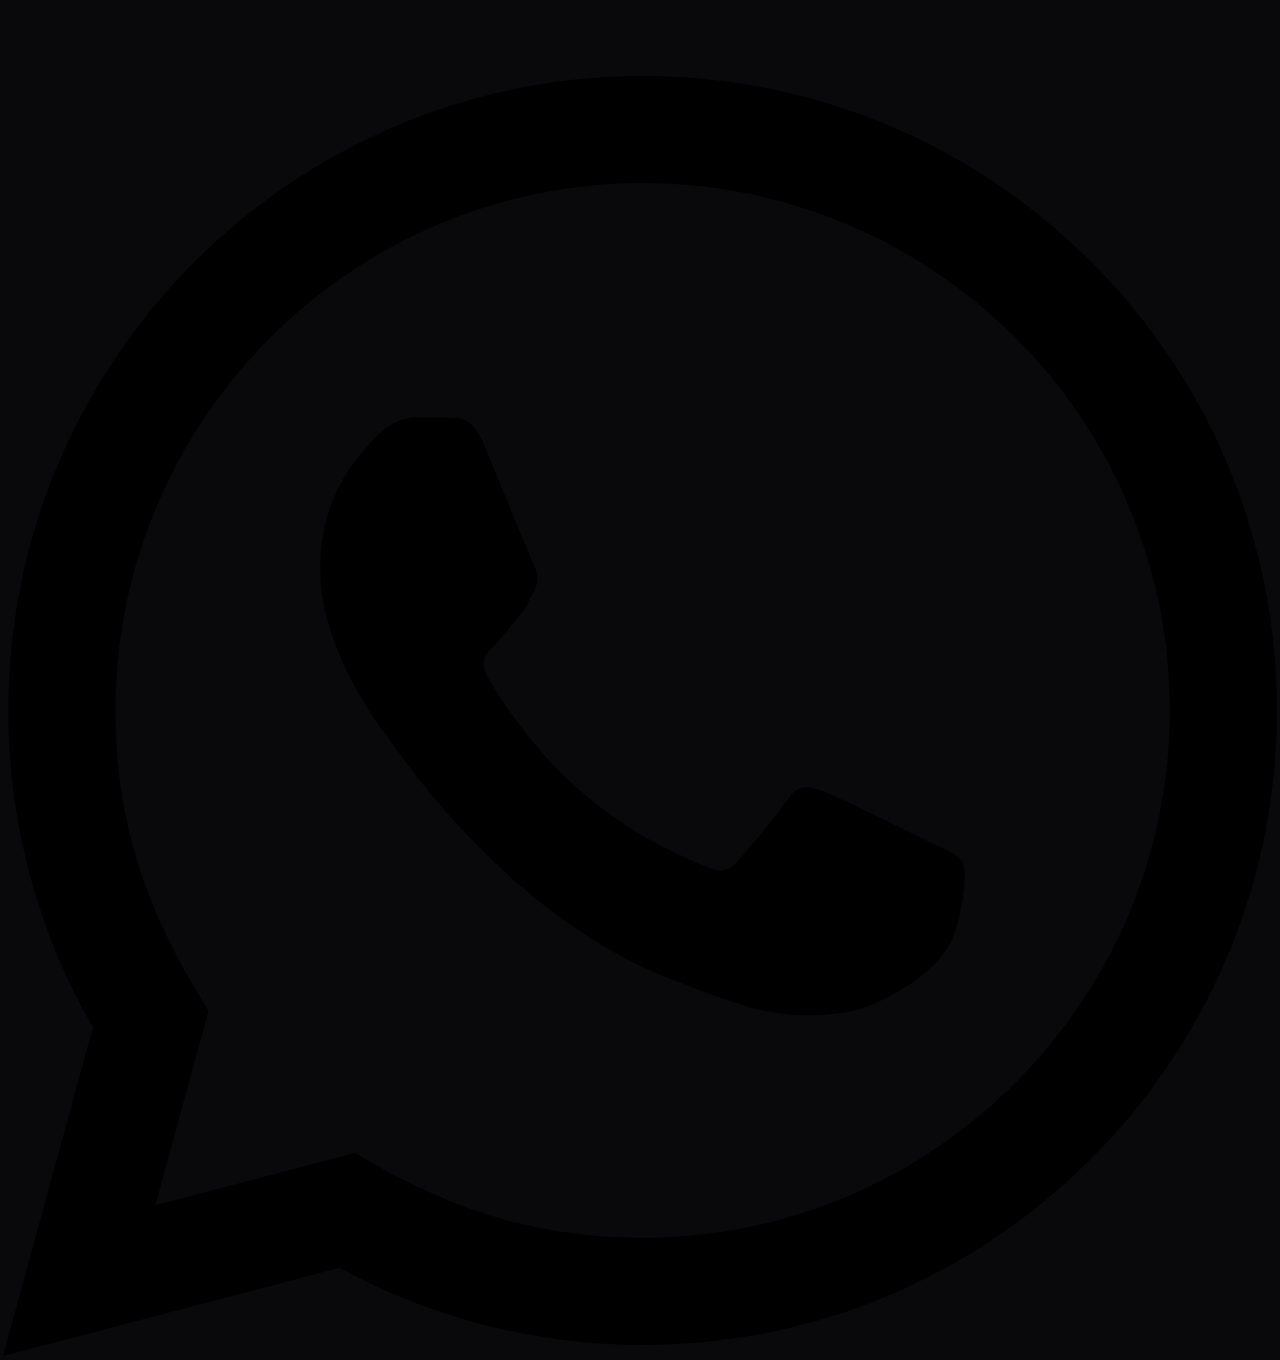
==== commit 7d416089: "fix(mobile): encapsular landing en siteWrapper con overflow-x hidden para cortar desborde lateral si" ====
--- a/index.html
+++ b/index.html
@@ -39,6 +39,7 @@
   <link rel="stylesheet" href="style.css">
 </head>
 <body class="bg-dark text-light antialiased">
+<div id="siteWrapper">
 
   <!-- HEADER / NAVBAR -->
   <header class="fixed top-0 left-0 w-full z-50 transition-all duration-200" id="mainHeader">
@@ -1040,6 +1041,8 @@
     </a>
   </div>
 
+</div>
+
   <script src="tattoos-store.js"></script>
   <script src="script.js"></script>
 </body>
--- a/style.css
+++ b/style.css
@@ -44,17 +44,30 @@
   text-rendering: optimizeLegibility;
   -webkit-font-smoothing: antialiased;
   width: 100%;
+  margin: 0;
+  padding: 0;
 }
 
 body {
   background-color: var(--bg-dark);
   width: 100%;
   position: relative;
-}
-
-/* Safe container bounds without breaking iOS Safari vertical scroll */
+  margin: 0;
+  padding: 0;
+  overflow-x: hidden;
+}
+
+#siteWrapper {
+  width: 100%;
+  max-width: 100vw;
+  overflow-x: hidden;
+  position: relative;
+}
+
+/* Safe container bounds */
 section, header, footer, main {
-  width: 100%;
+  max-width: 100%;
+  box-sizing: border-box;
 }
 
 /* Typography */
